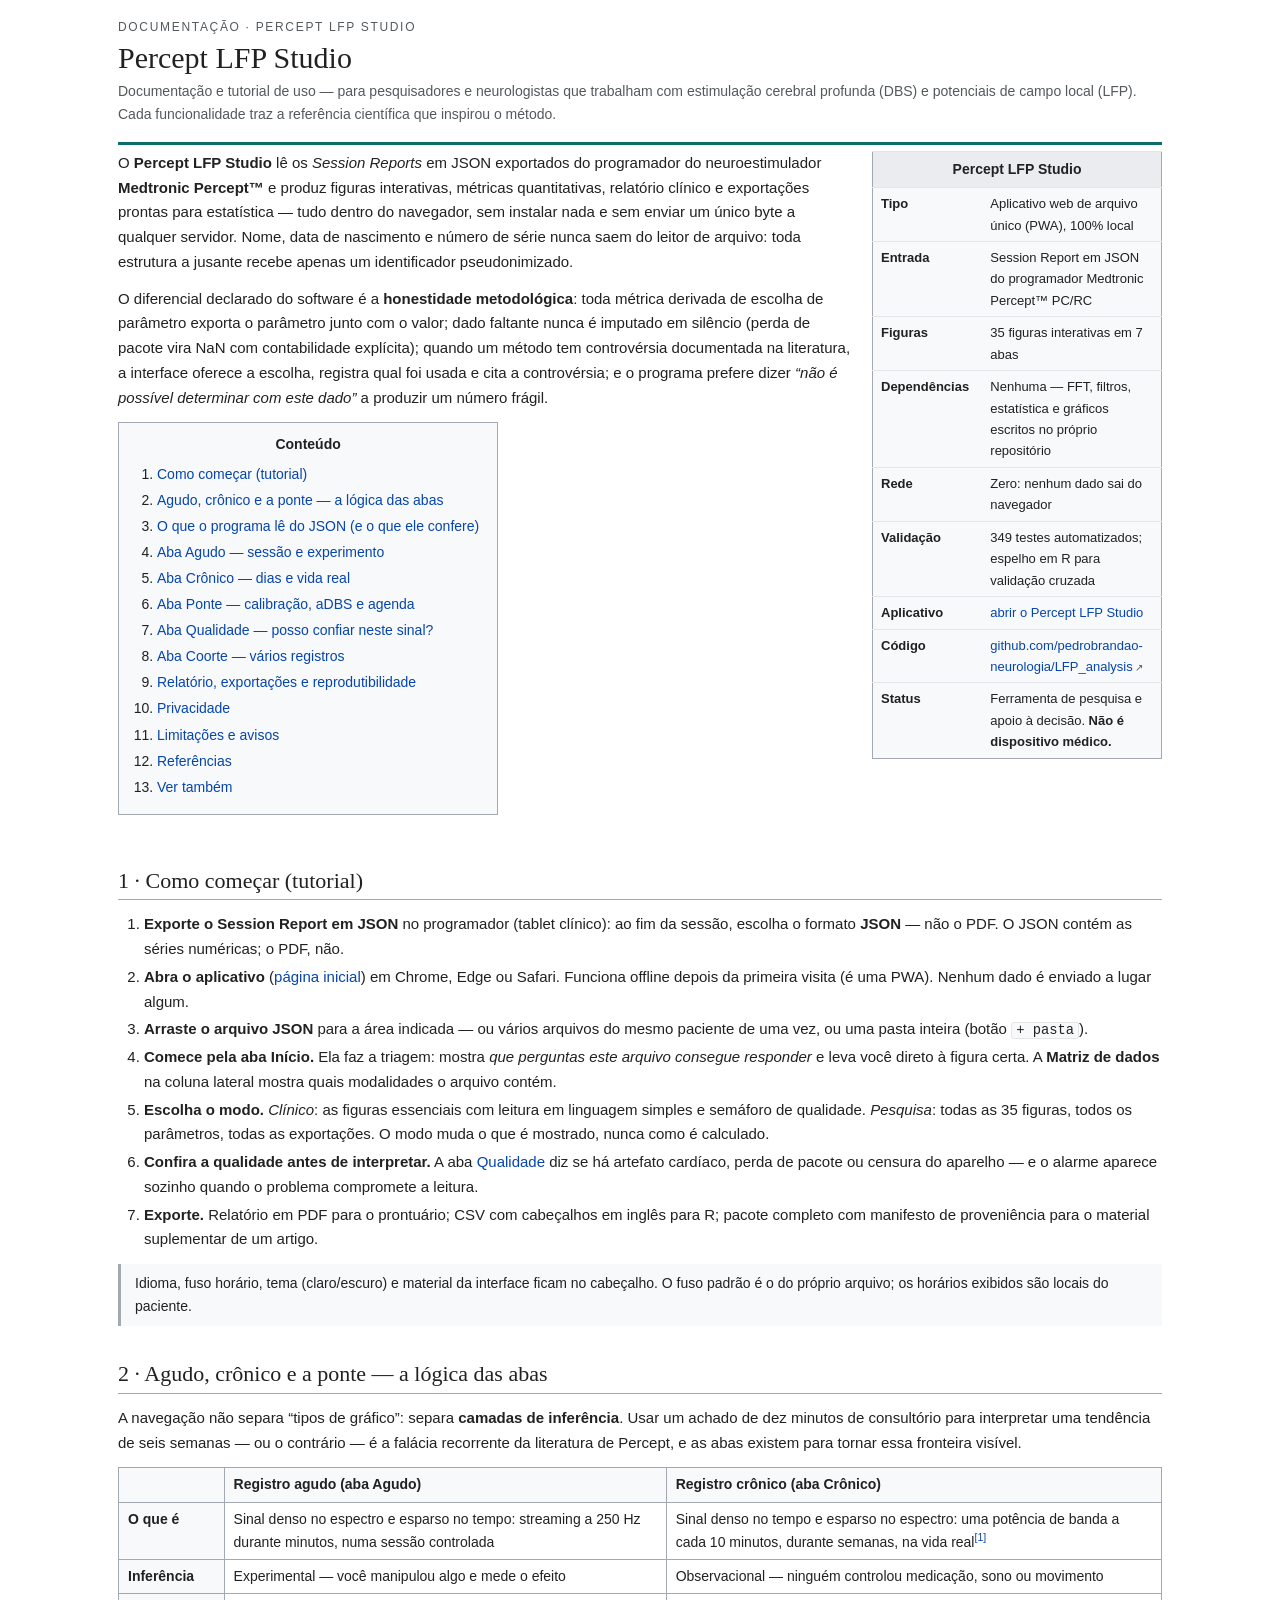
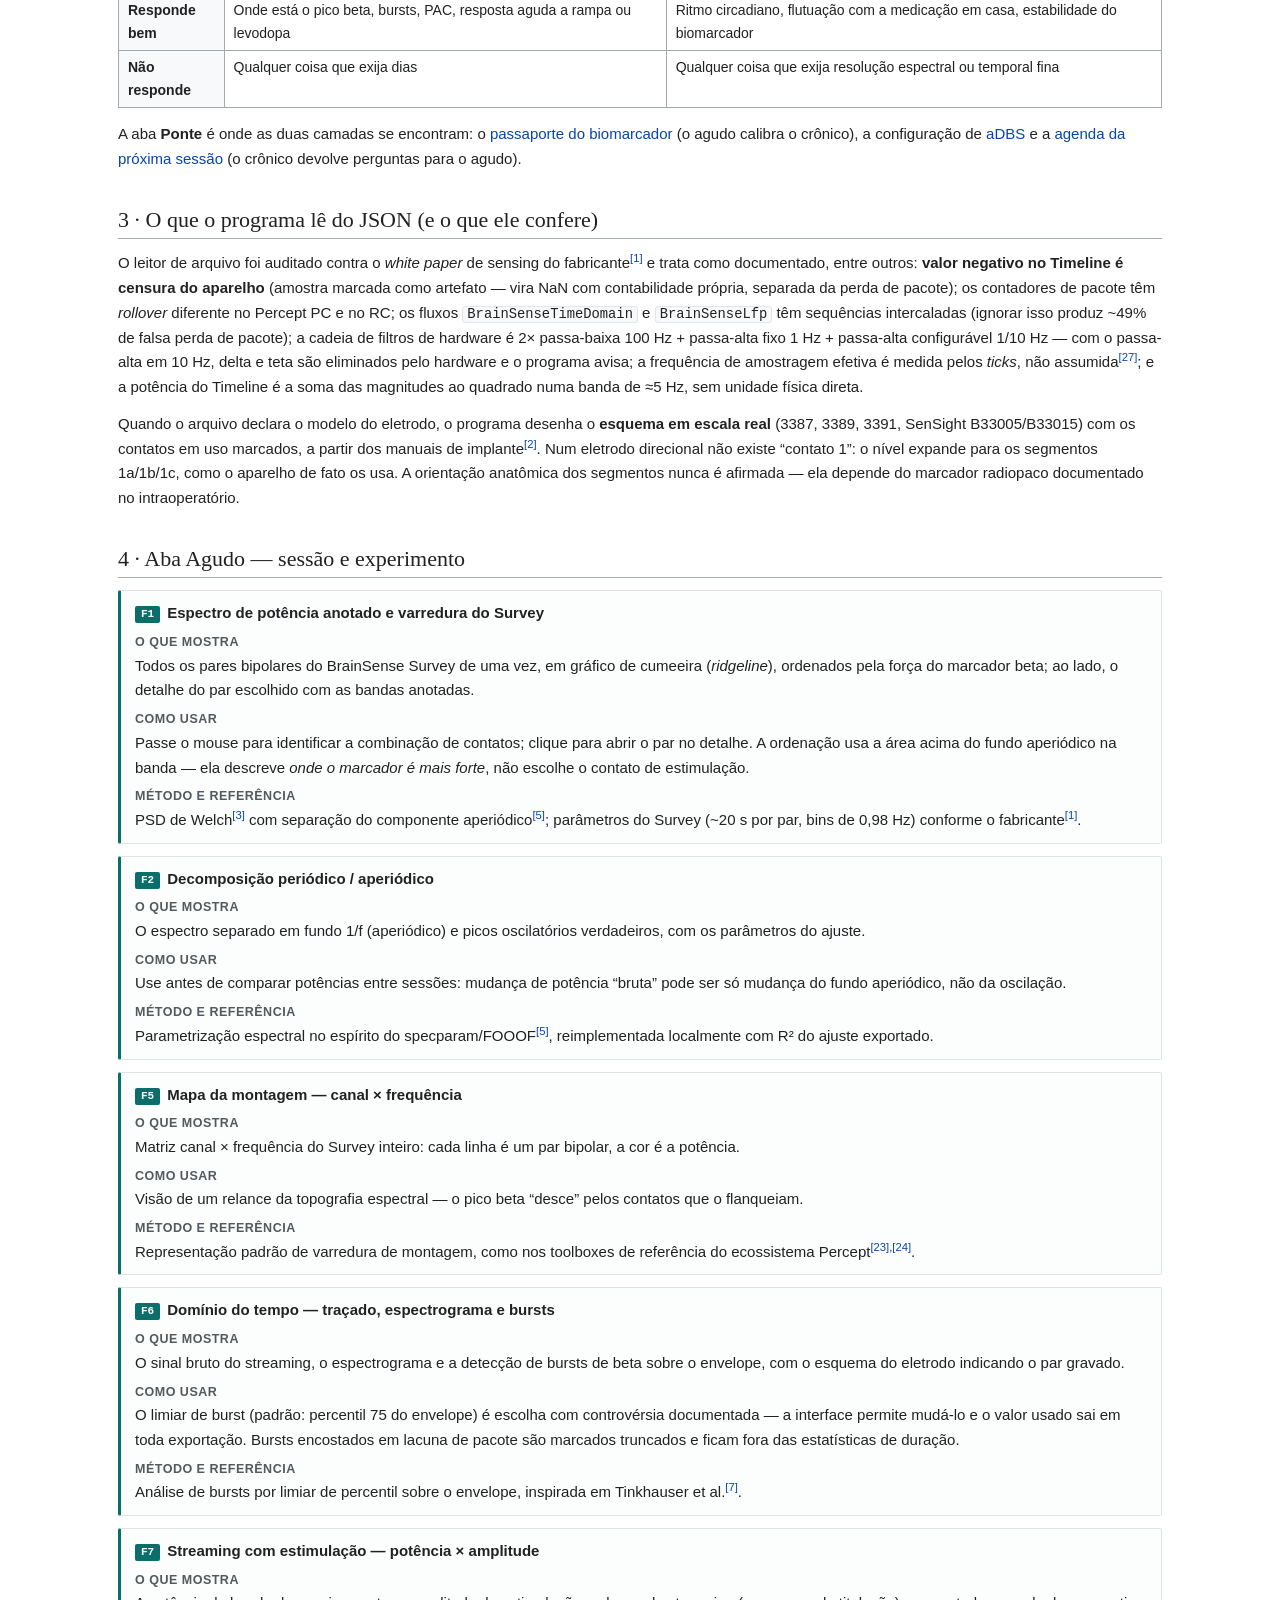
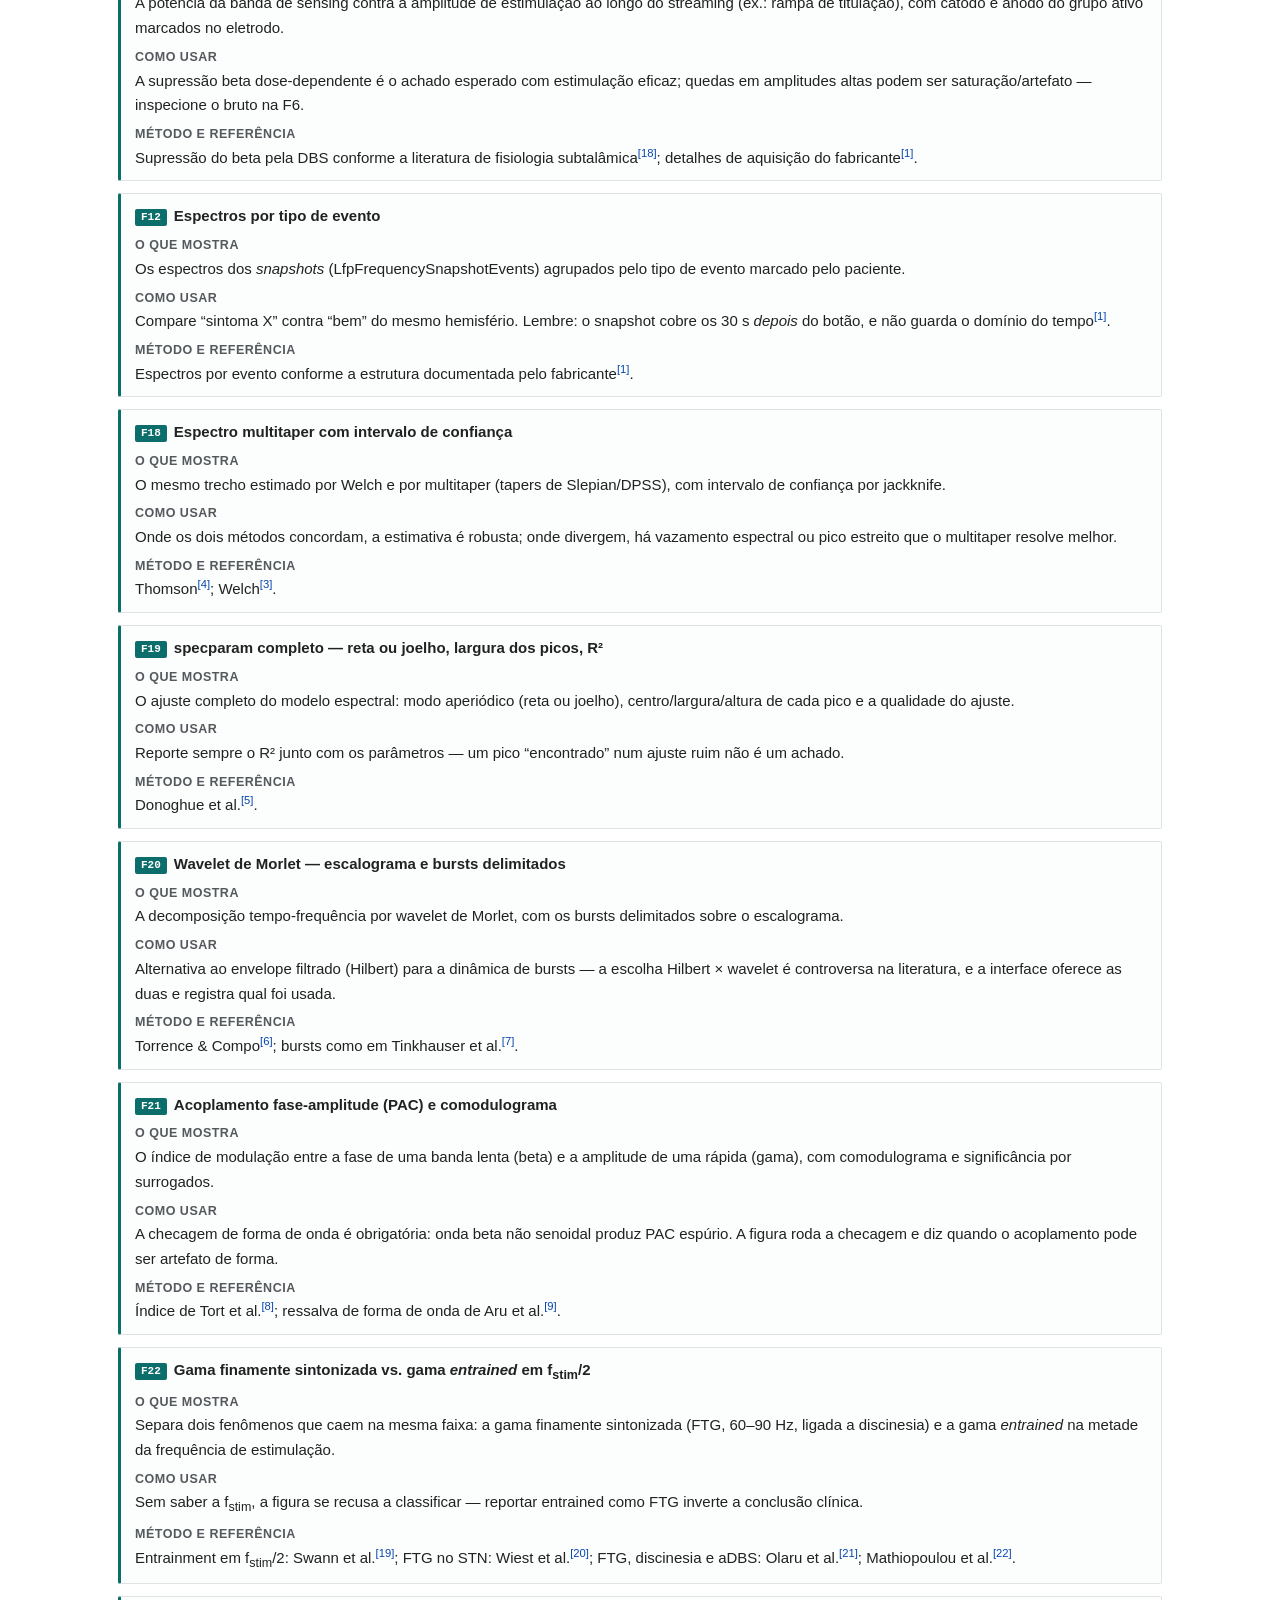
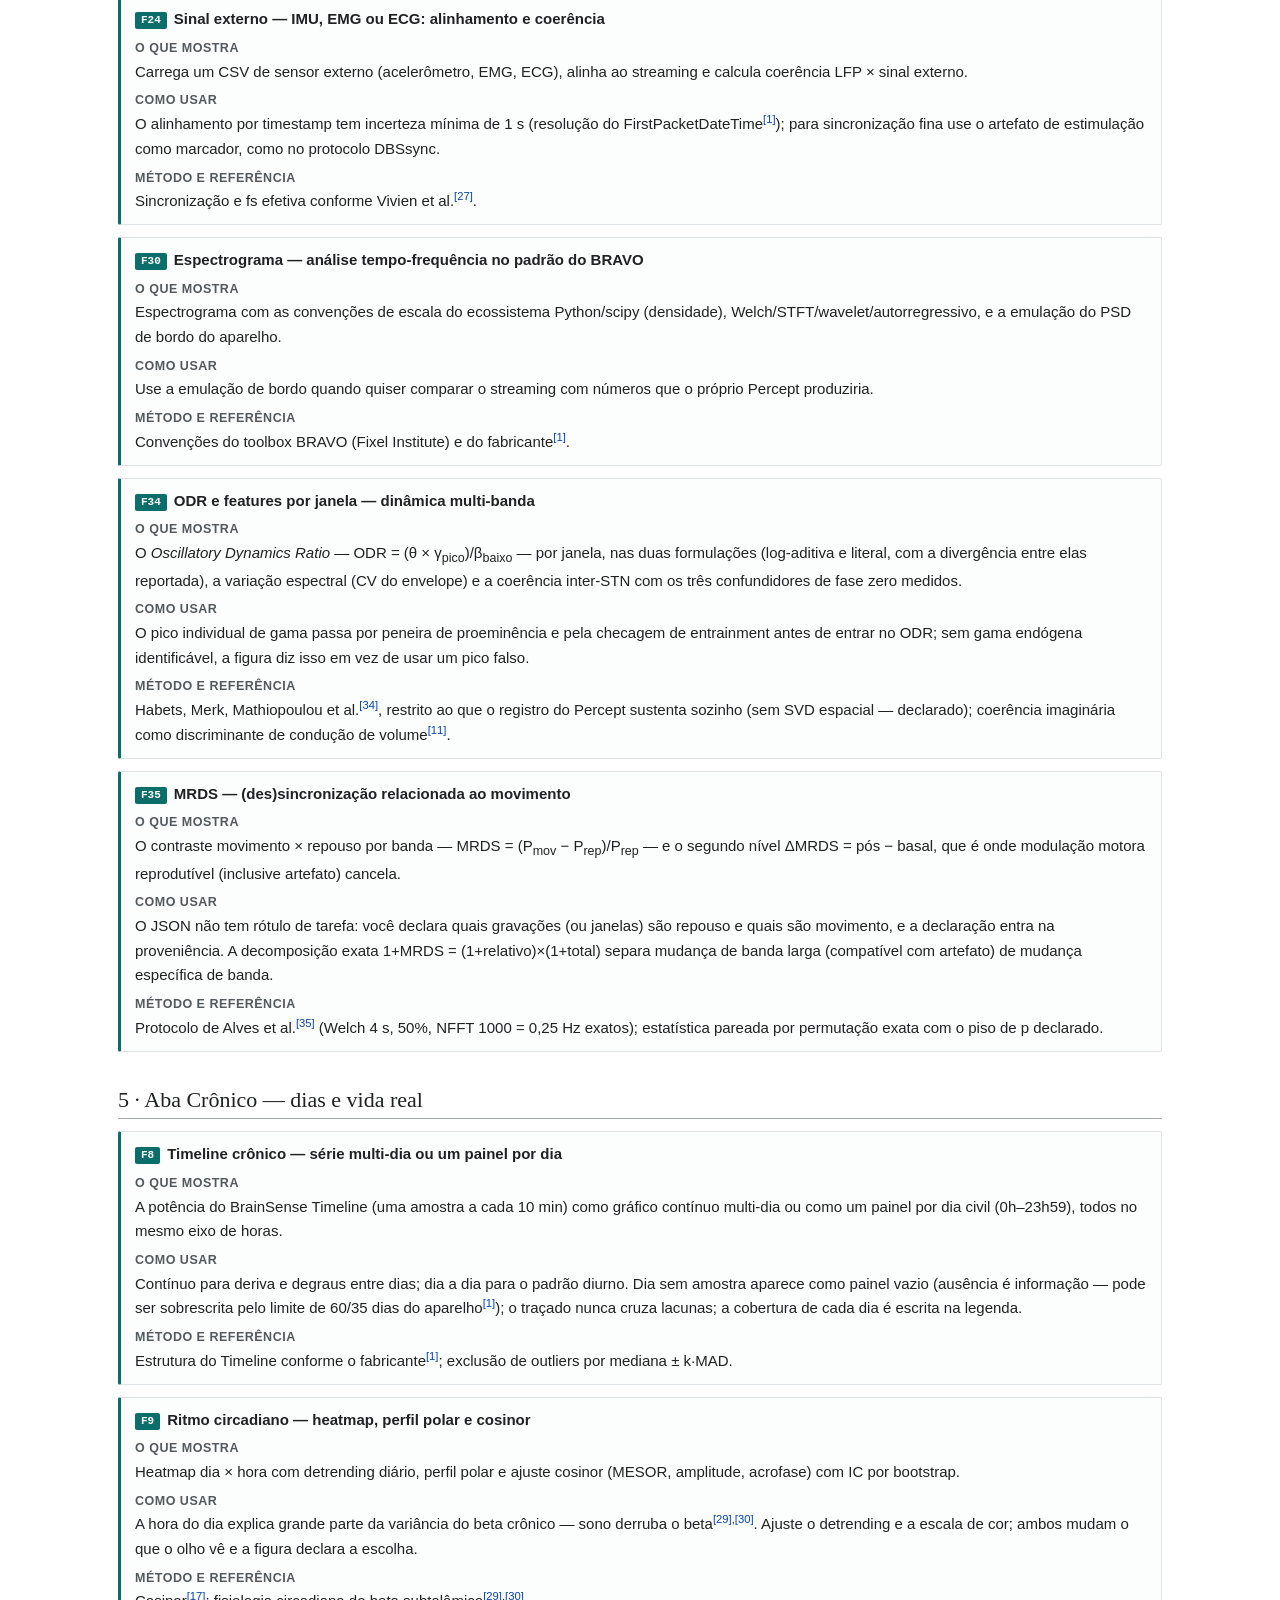
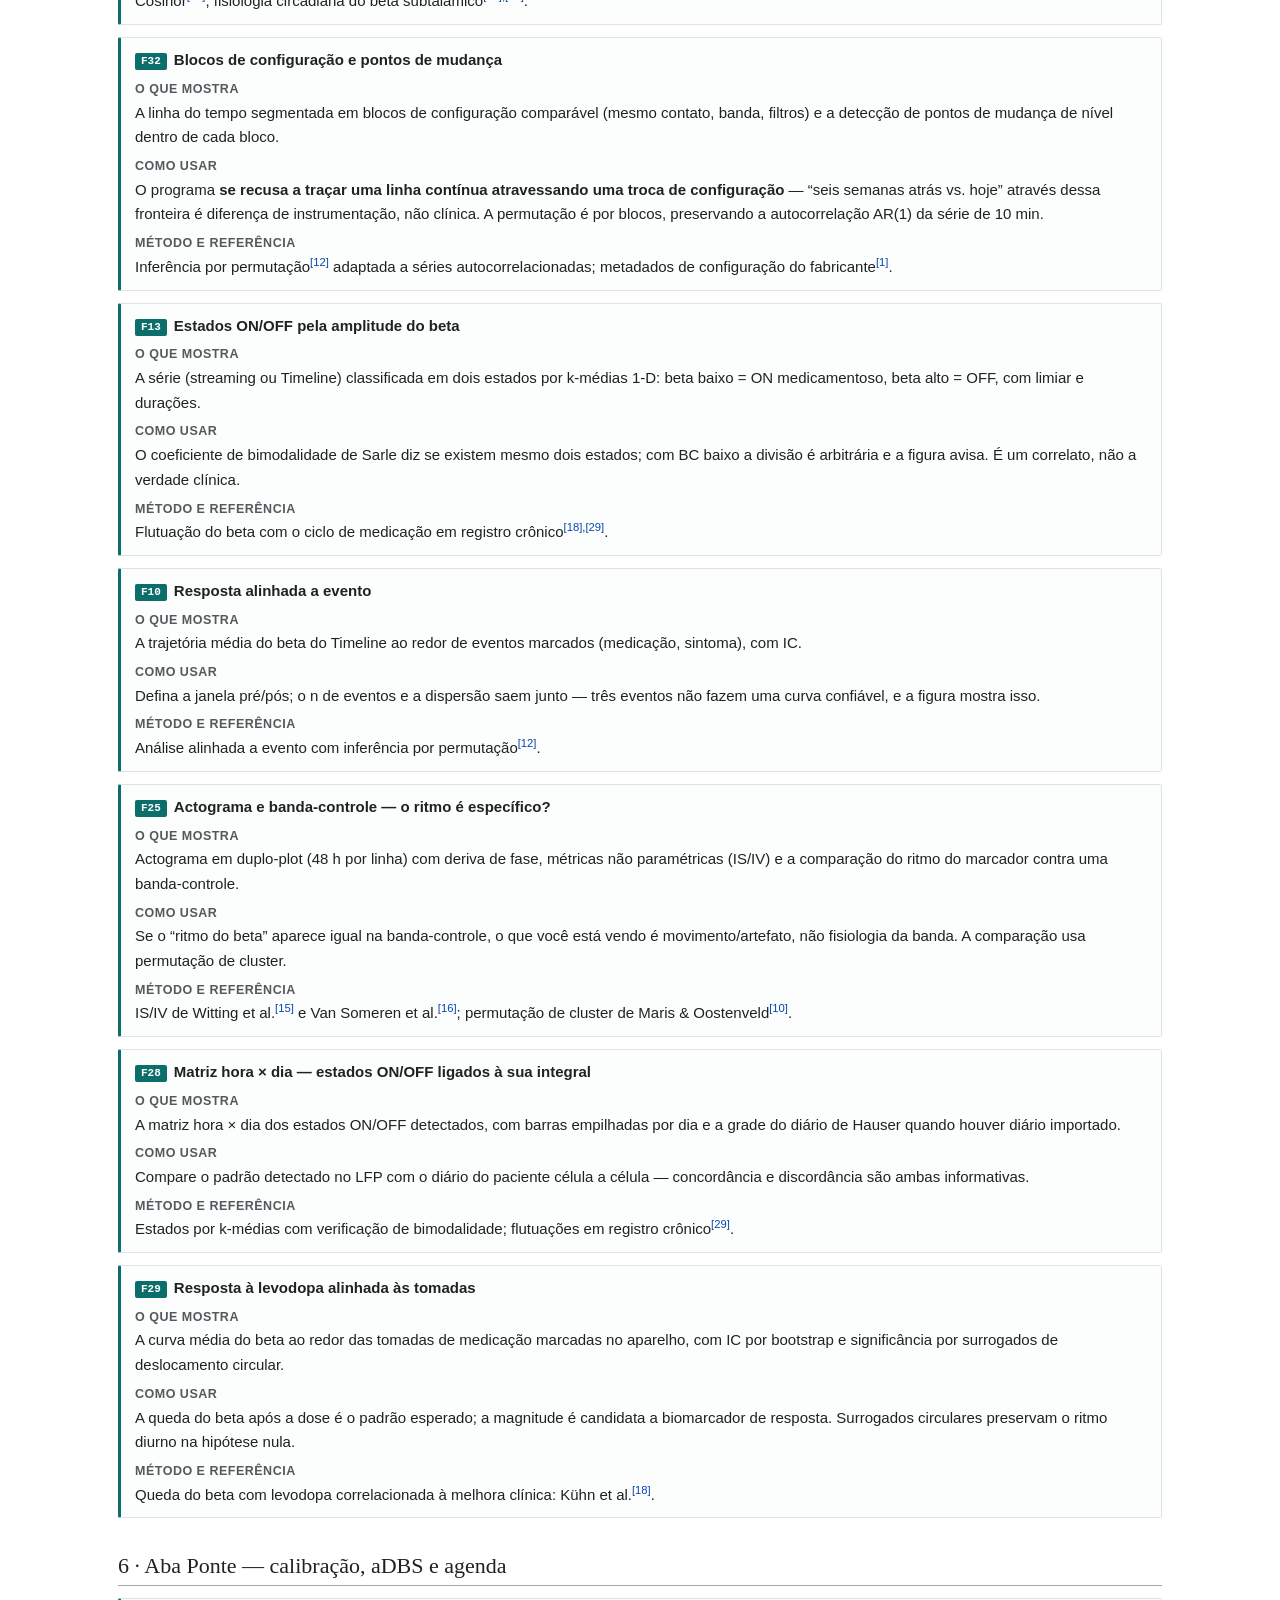
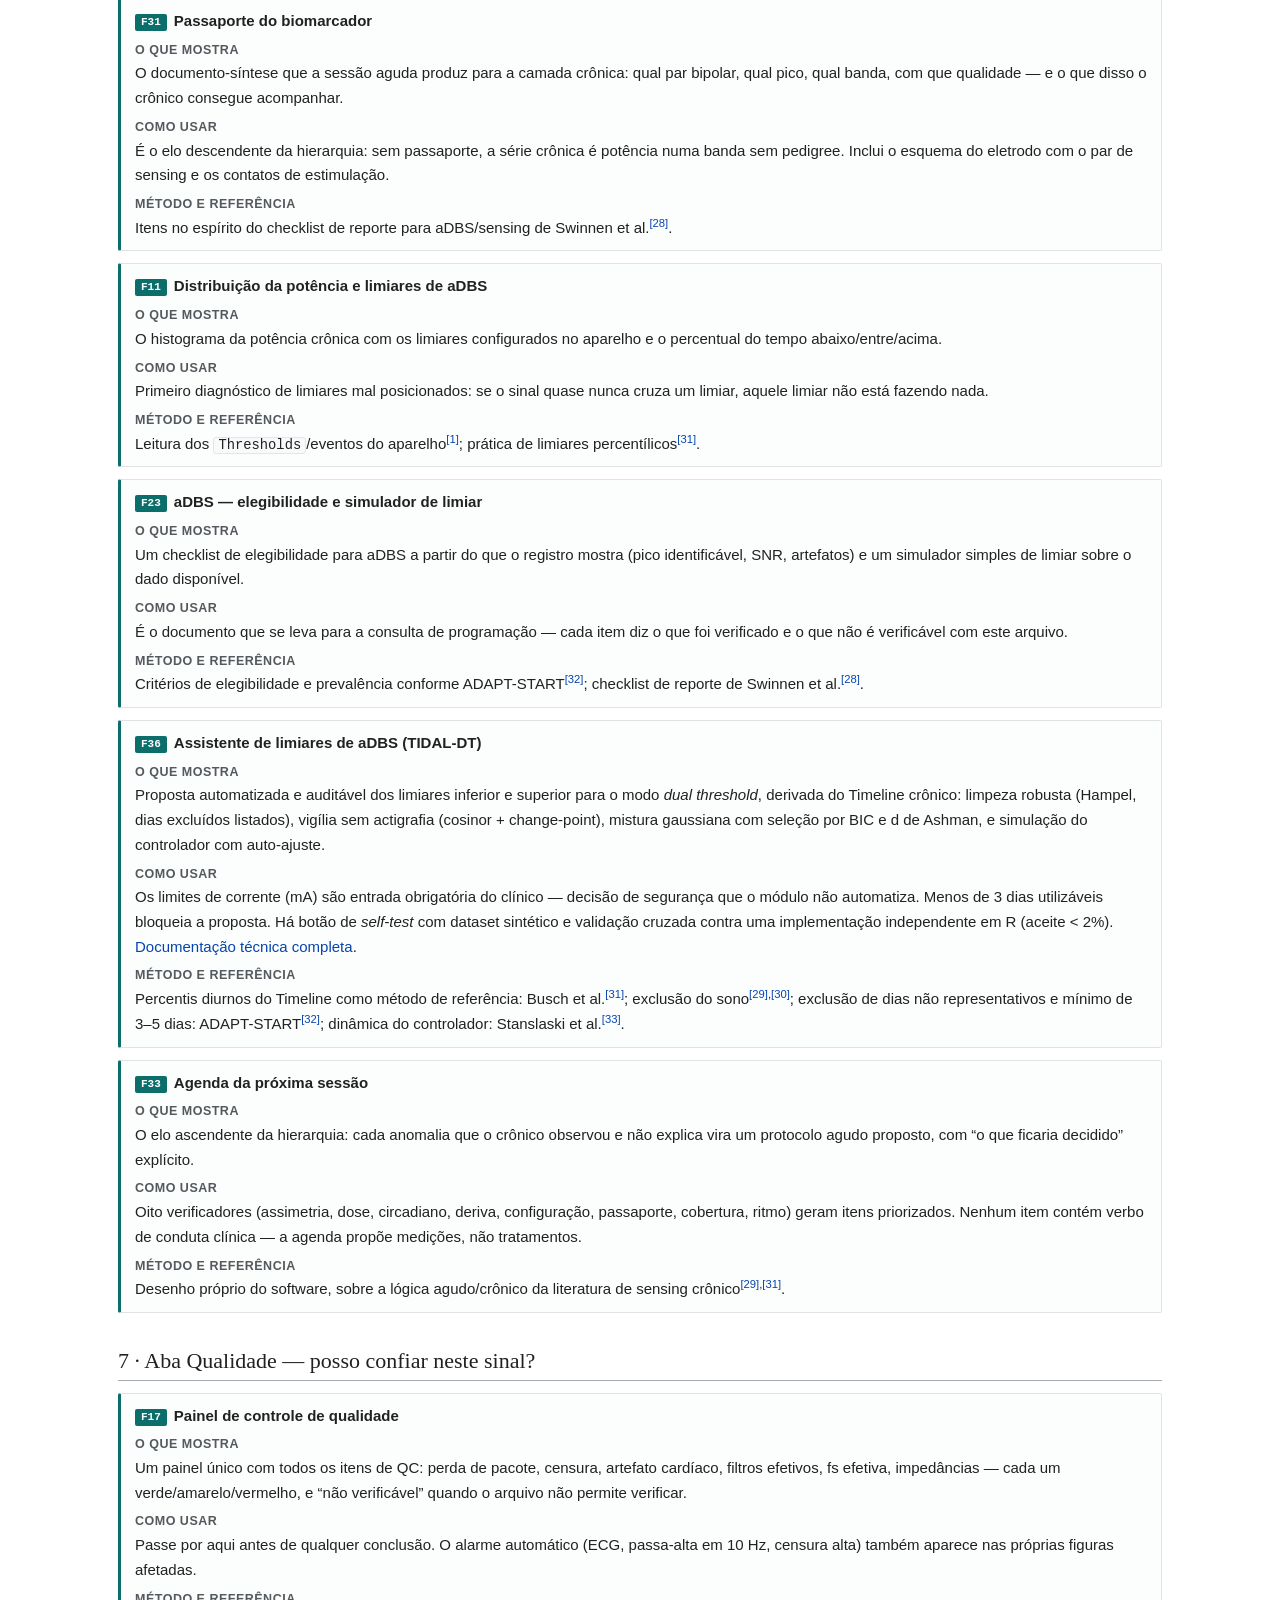
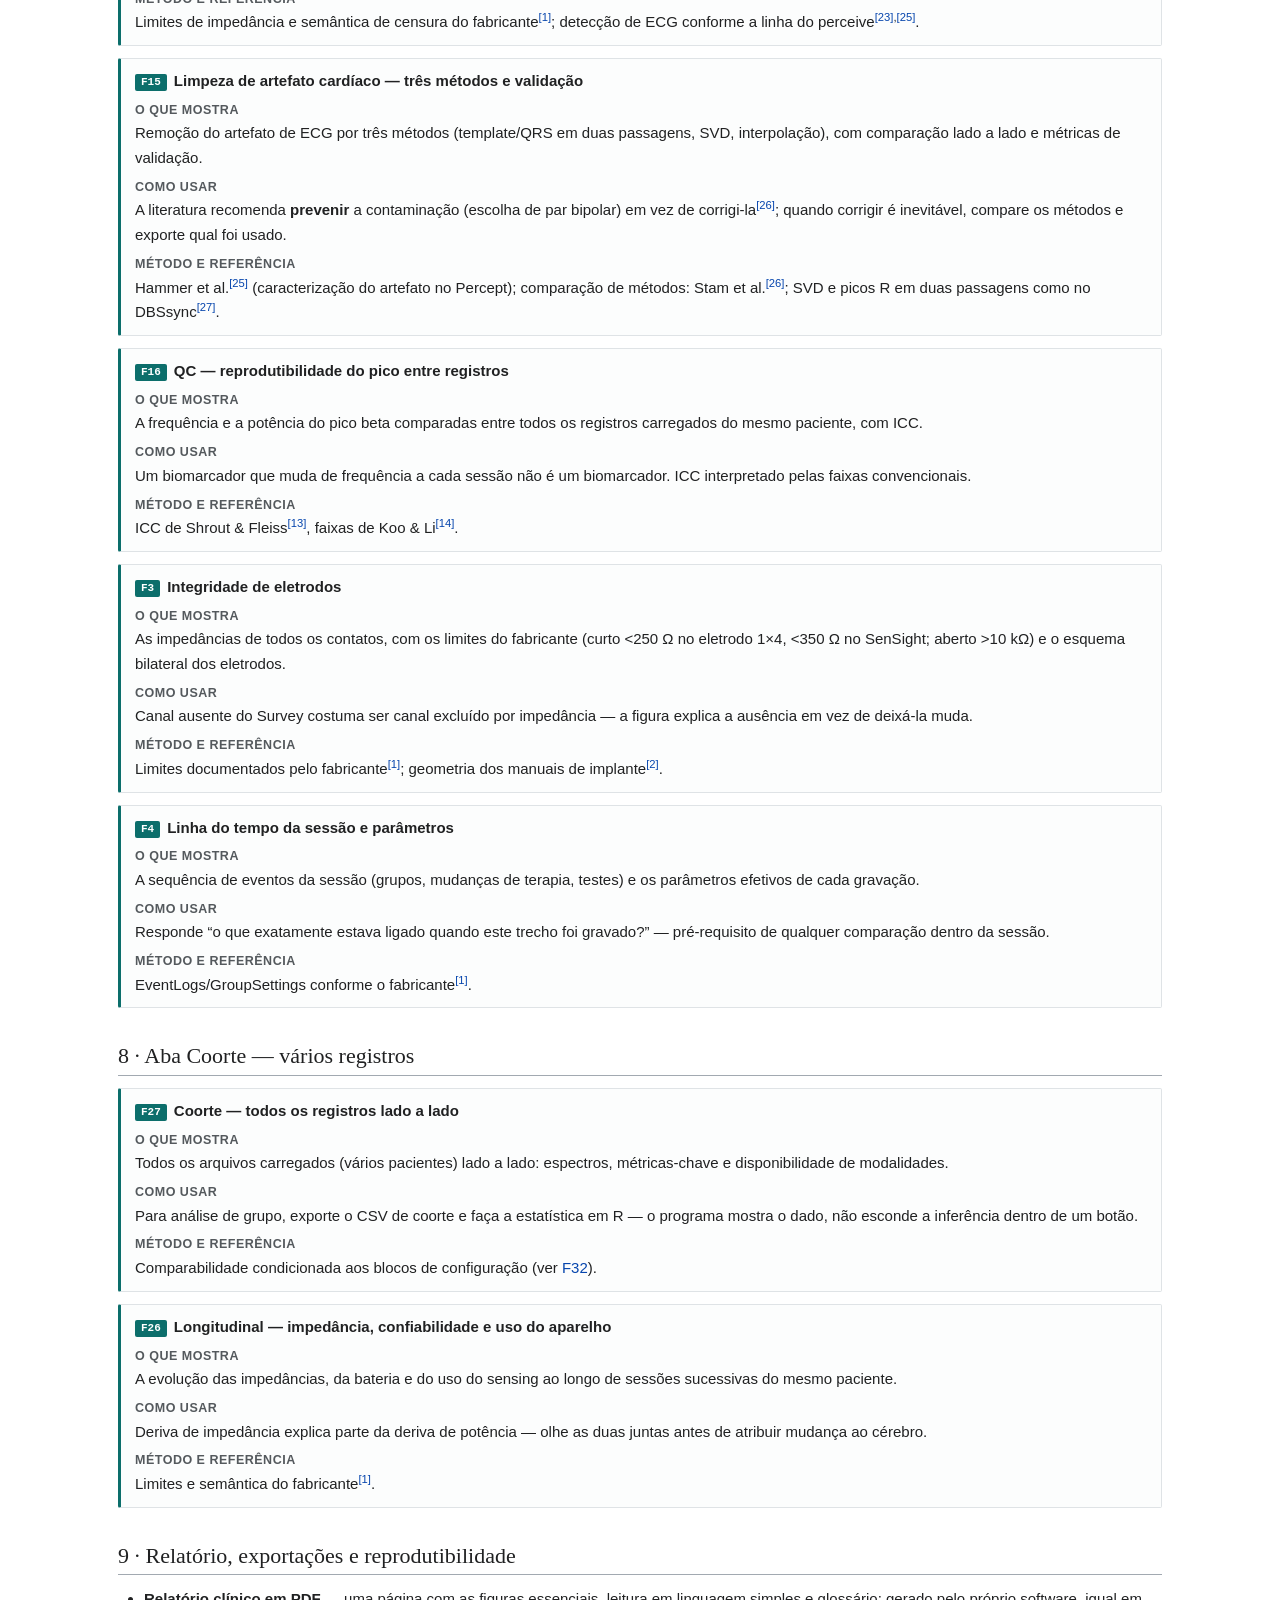
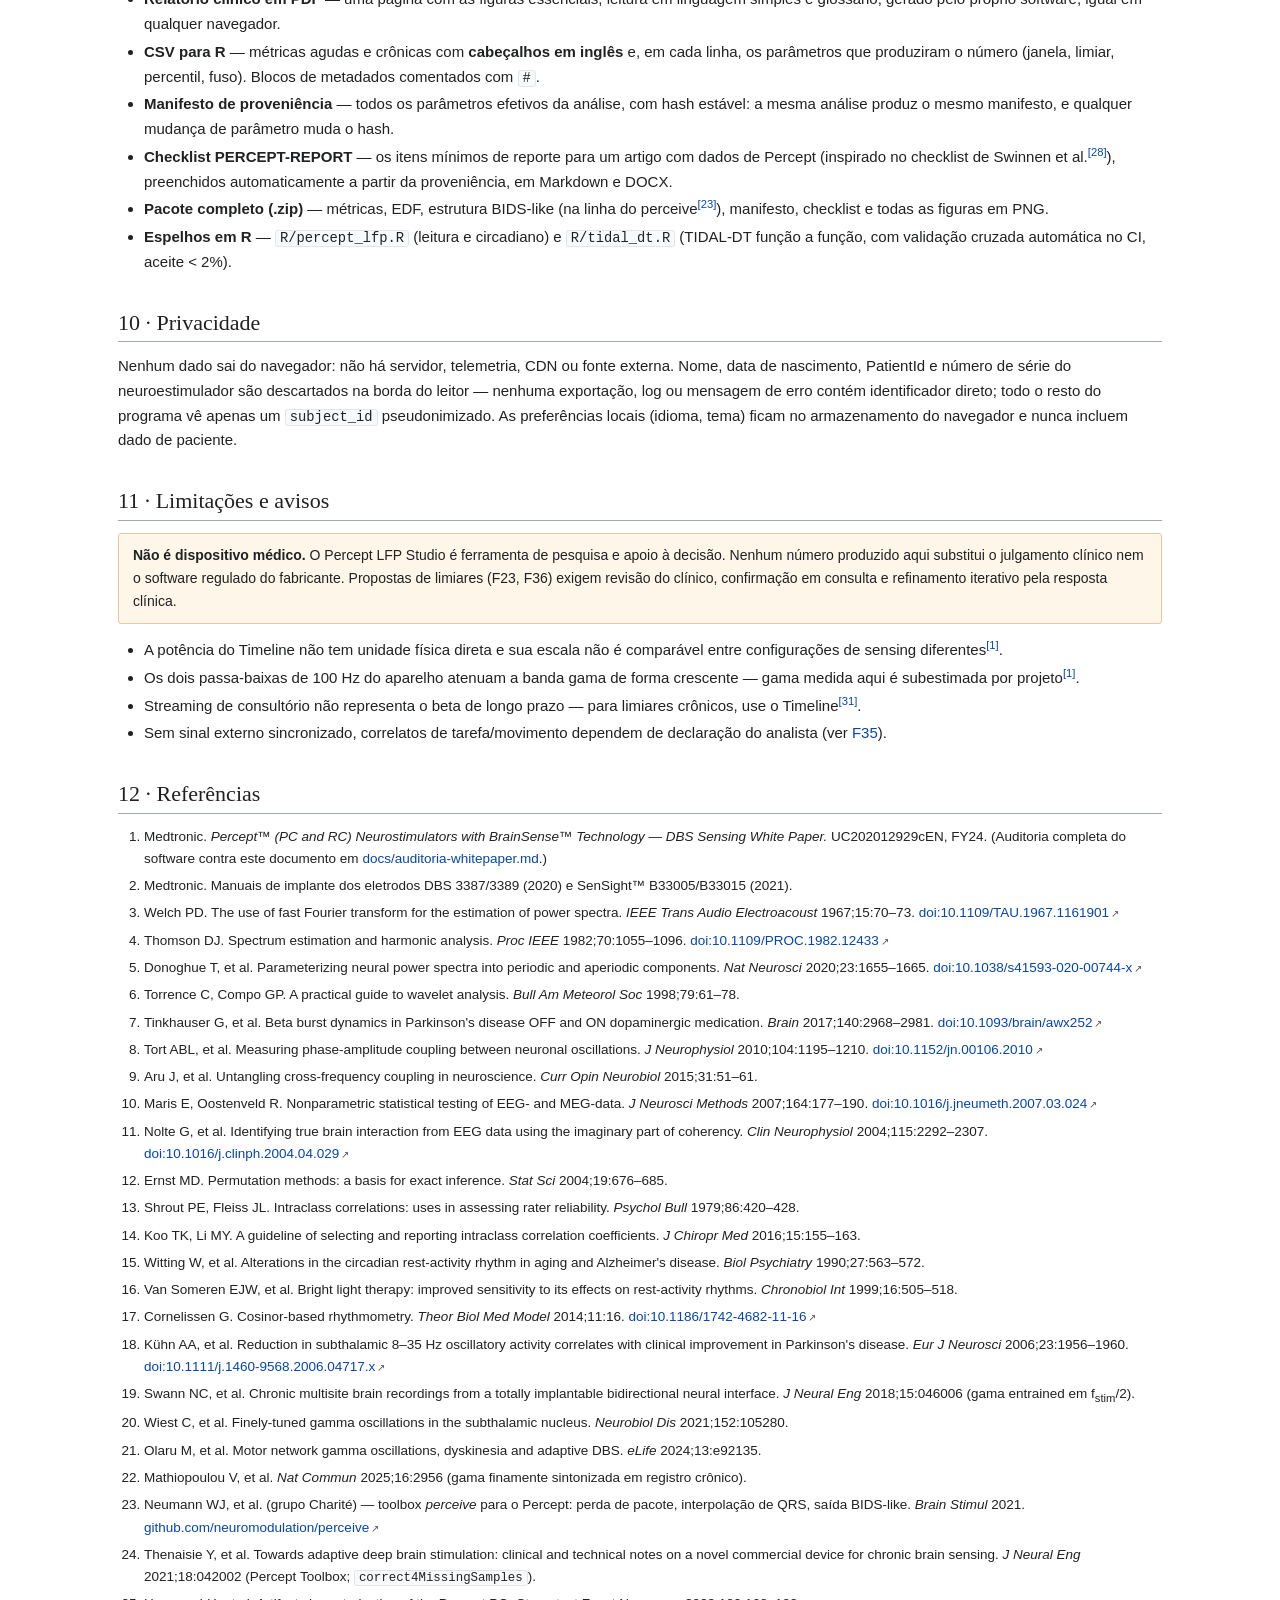
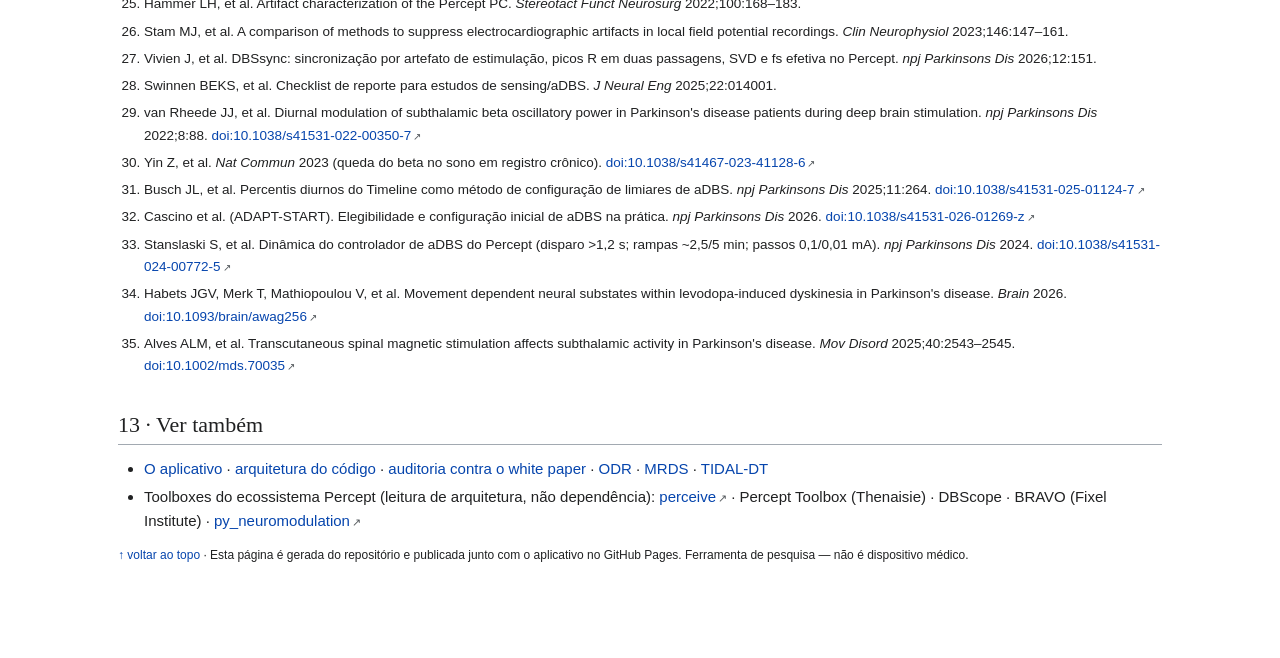
==== wiki/index.html @ f9351e74 "Wiki: documentação e tutorial publicados junto com o app no Pages Nova página wiki/index.html, servi" ====
<!DOCTYPE html>
<html lang="pt-BR">
<head>
<meta charset="utf-8">
<meta name="viewport" content="width=device-width,initial-scale=1">
<title>Percept LFP Studio — documentação e tutorial</title>
<meta name="description" content="Documentação e tutorial do Percept LFP Studio: cada funcionalidade explicada para pesquisadores e neurologistas que trabalham com DBS, com as referências científicas de cada método.">
<style>
/* Documentação em estilo de enciclopédia. Autocontida: nenhum recurso externo
   é carregado — links para DOIs e GitHub são navegação iniciada pelo leitor. */
:root{--ink:#202122;--ink2:#54595d;--link:#0645ad;--linkv:#0b0080;--rule:#a2a9b1;--box:#f8f9fa;--accent:#0C6E6B}
*{box-sizing:border-box}
body{margin:0;background:#fff;color:var(--ink);
  font:15px/1.65 -apple-system,BlinkMacSystemFont,"Segoe UI",Roboto,"Helvetica Neue",Arial,sans-serif}
a{color:var(--link);text-decoration:none}
a:hover{text-decoration:underline}
a.ext::after{content:"↗";font-size:.75em;margin-left:2px;color:var(--ink2)}
.page{max-width:1080px;margin:0 auto;padding:0 18px 80px}
header.site{border-bottom:3px solid var(--accent);padding:18px 0 10px;margin-bottom:6px}
header.site .kicker{font-size:12px;letter-spacing:.14em;text-transform:uppercase;color:var(--ink2)}
h1{font:400 30px/1.2 Georgia,'Times New Roman',serif;margin:2px 0 4px}
.subtitle{color:var(--ink2);font-size:14px;margin:0 0 6px}
h2{font:400 22px/1.3 Georgia,serif;border-bottom:1px solid var(--rule);padding-bottom:4px;margin:34px 0 12px}
h3{font:600 17px/1.35 Georgia,serif;margin:24px 0 8px}
h4{font-size:15px;margin:18px 0 6px}
p{margin:0 0 12px}
ul,ol{margin:0 0 12px;padding-left:26px}
li{margin:3px 0}
code{font:.92em ui-monospace,SFMono-Regular,Menlo,Consolas,monospace;background:var(--box);
  border:1px solid #e3e6e8;border-radius:3px;padding:0 4px}
sup.ref{font-size:.75em;line-height:0}
sup.ref a{color:var(--link)}
table{border-collapse:collapse;margin:0 0 14px;font-size:14px}
th,td{border:1px solid var(--rule);padding:5px 9px;text-align:left;vertical-align:top}
th{background:var(--box)}
.infobox{float:right;width:290px;margin:0 0 14px 20px;border:1px solid var(--rule);background:var(--box);
  font-size:13px;padding:0}
.infobox caption,.infobox .cap{background:#eaecf0;font-weight:600;text-align:center;padding:6px 8px;font-size:14px}
.infobox th,.infobox td{border:0;border-top:1px solid #e3e6e8;padding:5px 8px}
.infobox th{background:none;width:38%;font-weight:600}
.toc{display:inline-block;border:1px solid var(--rule);background:var(--box);padding:10px 18px 12px;margin:0 0 18px;font-size:14px}
.toc b{display:block;text-align:center;margin-bottom:6px}
.toc ol{margin:0;padding-left:20px}
.toc ol ol{padding-left:18px}
.figbox{border:1px solid #dfe3e6;border-left:3px solid var(--accent);background:#fcfdfd;
  border-radius:2px;padding:10px 14px;margin:0 0 12px}
.figbox h4{margin:0 0 6px}
.figbox .fid{display:inline-block;font:600 11px/1 ui-monospace,monospace;background:var(--accent);color:#fff;
  border-radius:2px;padding:3px 6px;margin-right:7px;vertical-align:1px}
.figbox dl{margin:0}
.figbox dt{font-weight:600;font-size:12.5px;color:var(--ink2);text-transform:uppercase;letter-spacing:.04em;margin-top:6px}
.figbox dd{margin:1px 0 0}
.aviso{border:1px solid #e0c9a6;background:#fdf6e9;border-radius:3px;padding:10px 14px;margin:0 0 14px;font-size:14px}
.nota{border-left:3px solid var(--rule);background:var(--box);padding:8px 14px;margin:0 0 14px;font-size:14px}
.reflist{font-size:13.5px}
.reflist li{margin:5px 0}
.reflist li:target,.figbox:target,h3:target,h2:target{background:#fef6e7}
.topo{font-size:12px}
@media (max-width:760px){.infobox{float:none;width:100%;margin:0 0 16px}}
@media print{.toc,.topo{display:none}}
</style>
</head>
<body>
<div class="page">

<header class="site">
  <div class="kicker">Documentação · Percept LFP Studio</div>
  <h1>Percept LFP Studio</h1>
  <p class="subtitle">Documentação e tutorial de uso — para pesquisadores e neurologistas que trabalham com estimulação cerebral profunda (DBS) e potenciais de campo local (LFP). Cada funcionalidade traz a referência científica que inspirou o método.</p>
</header>

<table class="infobox">
  <tr><td class="cap" colspan="2">Percept LFP Studio</td></tr>
  <tr><th>Tipo</th><td>Aplicativo web de arquivo único (PWA), 100% local</td></tr>
  <tr><th>Entrada</th><td>Session Report em JSON do programador Medtronic Percept™ PC/RC</td></tr>
  <tr><th>Figuras</th><td>35 figuras interativas em 7 abas</td></tr>
  <tr><th>Dependências</th><td>Nenhuma — FFT, filtros, estatística e gráficos escritos no próprio repositório</td></tr>
  <tr><th>Rede</th><td>Zero: nenhum dado sai do navegador</td></tr>
  <tr><th>Validação</th><td>349 testes automatizados; espelho em R para validação cruzada</td></tr>
  <tr><th>Aplicativo</th><td><a href="../">abrir o Percept LFP Studio</a></td></tr>
  <tr><th>Código</th><td><a class="ext" href="https://github.com/pedrobrandao-neurologia/LFP_analysis">github.com/pedrobrandao-neurologia/LFP_analysis</a></td></tr>
  <tr><th>Status</th><td>Ferramenta de pesquisa e apoio à decisão. <b>Não é dispositivo médico.</b></td></tr>
</table>

<p>O <b>Percept LFP Studio</b> lê os <i>Session Reports</i> em JSON exportados do programador do neuroestimulador <b>Medtronic Percept™</b> e produz figuras interativas, métricas quantitativas, relatório clínico e exportações prontas para estatística — tudo dentro do navegador, sem instalar nada e sem enviar um único byte a qualquer servidor. Nome, data de nascimento e número de série nunca saem do leitor de arquivo: toda estrutura a jusante recebe apenas um identificador pseudonimizado.</p>

<p>O diferencial declarado do software é a <b>honestidade metodológica</b>: toda métrica derivada de escolha de parâmetro exporta o parâmetro junto com o valor; dado faltante nunca é imputado em silêncio (perda de pacote vira NaN com contabilidade explícita); quando um método tem controvérsia documentada na literatura, a interface oferece a escolha, registra qual foi usada e cita a controvérsia; e o programa prefere dizer <i>“não é possível determinar com este dado”</i> a produzir um número frágil.</p>

<div class="toc">
<b>Conteúdo</b>
<ol>
  <li><a href="#tutorial">Como começar (tutorial)</a></li>
  <li><a href="#arquitetura">Agudo, crônico e a ponte — a lógica das abas</a></li>
  <li><a href="#leitura">O que o programa lê do JSON (e o que ele confere)</a></li>
  <li><a href="#agudo">Aba Agudo — sessão e experimento</a></li>
  <li><a href="#cronico">Aba Crônico — dias e vida real</a></li>
  <li><a href="#ponte">Aba Ponte — calibração, aDBS e agenda</a></li>
  <li><a href="#qualidade">Aba Qualidade — posso confiar neste sinal?</a></li>
  <li><a href="#coorte">Aba Coorte — vários registros</a></li>
  <li><a href="#exportacoes">Relatório, exportações e reprodutibilidade</a></li>
  <li><a href="#privacidade">Privacidade</a></li>
  <li><a href="#limitacoes">Limitações e avisos</a></li>
  <li><a href="#referencias">Referências</a></li>
  <li><a href="#vertambem">Ver também</a></li>
</ol>
</div>

<h2 id="tutorial">1 · Como começar (tutorial)</h2>
<ol>
  <li><b>Exporte o Session Report em JSON</b> no programador (tablet clínico): ao fim da sessão, escolha o formato <b>JSON</b> — não o PDF. O JSON contém as séries numéricas; o PDF, não.</li>
  <li><b>Abra o aplicativo</b> (<a href="../">página inicial</a>) em Chrome, Edge ou Safari. Funciona offline depois da primeira visita (é uma PWA). Nenhum dado é enviado a lugar algum.</li>
  <li><b>Arraste o arquivo JSON</b> para a área indicada — ou vários arquivos do mesmo paciente de uma vez, ou uma pasta inteira (botão <code>+ pasta</code>).</li>
  <li><b>Comece pela aba Início.</b> Ela faz a triagem: mostra <i>que perguntas este arquivo consegue responder</i> e leva você direto à figura certa. A <b>Matriz de dados</b> na coluna lateral mostra quais modalidades o arquivo contém.</li>
  <li><b>Escolha o modo.</b> <i>Clínico</i>: as figuras essenciais com leitura em linguagem simples e semáforo de qualidade. <i>Pesquisa</i>: todas as 35 figuras, todos os parâmetros, todas as exportações. O modo muda o que é mostrado, nunca como é calculado.</li>
  <li><b>Confira a qualidade antes de interpretar.</b> A aba <a href="#qualidade">Qualidade</a> diz se há artefato cardíaco, perda de pacote ou censura do aparelho — e o alarme aparece sozinho quando o problema compromete a leitura.</li>
  <li><b>Exporte.</b> Relatório em PDF para o prontuário; CSV com cabeçalhos em inglês para R; pacote completo com manifesto de proveniência para o material suplementar de um artigo.</li>
</ol>
<div class="nota">Idioma, fuso horário, tema (claro/escuro) e material da interface ficam no cabeçalho. O fuso padrão é o do próprio arquivo; os horários exibidos são locais do paciente.</div>

<h2 id="arquitetura">2 · Agudo, crônico e a ponte — a lógica das abas</h2>
<p>A navegação não separa “tipos de gráfico”: separa <b>camadas de inferência</b>. Usar um achado de dez minutos de consultório para interpretar uma tendência de seis semanas — ou o contrário — é a falácia recorrente da literatura de Percept, e as abas existem para tornar essa fronteira visível.</p>
<table>
  <tr><th></th><th>Registro agudo (aba Agudo)</th><th>Registro crônico (aba Crônico)</th></tr>
  <tr><th>O que é</th><td>Sinal denso no espectro e esparso no tempo: streaming a 250 Hz durante minutos, numa sessão controlada</td><td>Sinal denso no tempo e esparso no espectro: uma potência de banda a cada 10 minutos, durante semanas, na vida real<sup class="ref"><a href="#r1">[1]</a></sup></td></tr>
  <tr><th>Inferência</th><td>Experimental — você manipulou algo e mede o efeito</td><td>Observacional — ninguém controlou medicação, sono ou movimento</td></tr>
  <tr><th>Responde bem</th><td>Onde está o pico beta, bursts, PAC, resposta aguda a rampa ou levodopa</td><td>Ritmo circadiano, flutuação com a medicação em casa, estabilidade do biomarcador</td></tr>
  <tr><th>Não responde</th><td>Qualquer coisa que exija dias</td><td>Qualquer coisa que exija resolução espectral ou temporal fina</td></tr>
</table>
<p>A aba <b>Ponte</b> é onde as duas camadas se encontram: o <a href="#f31">passaporte do biomarcador</a> (o agudo calibra o crônico), a configuração de <a href="#f23">aDBS</a> e a <a href="#f33">agenda da próxima sessão</a> (o crônico devolve perguntas para o agudo).</p>

<h2 id="leitura">3 · O que o programa lê do JSON (e o que ele confere)</h2>
<p>O leitor de arquivo foi auditado contra o <i>white paper</i> de sensing do fabricante<sup class="ref"><a href="#r1">[1]</a></sup> e trata como documentado, entre outros: <b>valor negativo no Timeline é censura do aparelho</b> (amostra marcada como artefato — vira NaN com contabilidade própria, separada da perda de pacote); os contadores de pacote têm <i>rollover</i> diferente no Percept PC e no RC; os fluxos <code>BrainSenseTimeDomain</code> e <code>BrainSenseLfp</code> têm sequências intercaladas (ignorar isso produz ~49% de falsa perda de pacote); a cadeia de filtros de hardware é 2× passa-baixa 100 Hz + passa-alta fixo 1 Hz + passa-alta configurável 1/10 Hz — com o passa-alta em 10 Hz, delta e teta são eliminados pelo hardware e o programa avisa; a frequência de amostragem efetiva é medida pelos <i>ticks</i>, não assumida<sup class="ref"><a href="#r27">[27]</a></sup>; e a potência do Timeline é a soma das magnitudes ao quadrado numa banda de ≈5 Hz, sem unidade física direta.</p>
<p>Quando o arquivo declara o modelo do eletrodo, o programa desenha o <b>esquema em escala real</b> (3387, 3389, 3391, SenSight B33005/B33015) com os contatos em uso marcados, a partir dos manuais de implante<sup class="ref"><a href="#r2">[2]</a></sup>. Num eletrodo direcional não existe “contato 1”: o nível expande para os segmentos 1a/1b/1c, como o aparelho de fato os usa. A orientação anatômica dos segmentos nunca é afirmada — ela depende do marcador radiopaco documentado no intraoperatório.</p>

<h2 id="agudo">4 · Aba Agudo — sessão e experimento</h2>

<div class="figbox" id="f1">
<h4><span class="fid">F1</span>Espectro de potência anotado e varredura do Survey</h4>
<dl>
<dt>O que mostra</dt><dd>Todos os pares bipolares do BrainSense Survey de uma vez, em gráfico de cumeeira (<i>ridgeline</i>), ordenados pela força do marcador beta; ao lado, o detalhe do par escolhido com as bandas anotadas.</dd>
<dt>Como usar</dt><dd>Passe o mouse para identificar a combinação de contatos; clique para abrir o par no detalhe. A ordenação usa a área acima do fundo aperiódico na banda — ela descreve <i>onde o marcador é mais forte</i>, não escolhe o contato de estimulação.</dd>
<dt>Método e referência</dt><dd>PSD de Welch<sup class="ref"><a href="#r3">[3]</a></sup> com separação do componente aperiódico<sup class="ref"><a href="#r5">[5]</a></sup>; parâmetros do Survey (~20 s por par, bins de 0,98 Hz) conforme o fabricante<sup class="ref"><a href="#r1">[1]</a></sup>.</dd>
</dl>
</div>

<div class="figbox" id="f2">
<h4><span class="fid">F2</span>Decomposição periódico / aperiódico</h4>
<dl>
<dt>O que mostra</dt><dd>O espectro separado em fundo 1/f (aperiódico) e picos oscilatórios verdadeiros, com os parâmetros do ajuste.</dd>
<dt>Como usar</dt><dd>Use antes de comparar potências entre sessões: mudança de potência “bruta” pode ser só mudança do fundo aperiódico, não da oscilação.</dd>
<dt>Método e referência</dt><dd>Parametrização espectral no espírito do specparam/FOOOF<sup class="ref"><a href="#r5">[5]</a></sup>, reimplementada localmente com R² do ajuste exportado.</dd>
</dl>
</div>

<div class="figbox" id="f5">
<h4><span class="fid">F5</span>Mapa da montagem — canal × frequência</h4>
<dl>
<dt>O que mostra</dt><dd>Matriz canal × frequência do Survey inteiro: cada linha é um par bipolar, a cor é a potência.</dd>
<dt>Como usar</dt><dd>Visão de um relance da topografia espectral — o pico beta “desce” pelos contatos que o flanqueiam.</dd>
<dt>Método e referência</dt><dd>Representação padrão de varredura de montagem, como nos toolboxes de referência do ecossistema Percept<sup class="ref"><a href="#r23">[23]</a>,<a href="#r24">[24]</a></sup>.</dd>
</dl>
</div>

<div class="figbox" id="f6">
<h4><span class="fid">F6</span>Domínio do tempo — traçado, espectrograma e bursts</h4>
<dl>
<dt>O que mostra</dt><dd>O sinal bruto do streaming, o espectrograma e a detecção de bursts de beta sobre o envelope, com o esquema do eletrodo indicando o par gravado.</dd>
<dt>Como usar</dt><dd>O limiar de burst (padrão: percentil 75 do envelope) é escolha com controvérsia documentada — a interface permite mudá-lo e o valor usado sai em toda exportação. Bursts encostados em lacuna de pacote são marcados truncados e ficam fora das estatísticas de duração.</dd>
<dt>Método e referência</dt><dd>Análise de bursts por limiar de percentil sobre o envelope, inspirada em Tinkhauser et&nbsp;al.<sup class="ref"><a href="#r7">[7]</a></sup>.</dd>
</dl>
</div>

<div class="figbox" id="f7">
<h4><span class="fid">F7</span>Streaming com estimulação — potência × amplitude</h4>
<dl>
<dt>O que mostra</dt><dd>A potência da banda de sensing contra a amplitude de estimulação ao longo do streaming (ex.: rampa de titulação), com catodo e anodo do grupo ativo marcados no eletrodo.</dd>
<dt>Como usar</dt><dd>A supressão beta dose-dependente é o achado esperado com estimulação eficaz; quedas em amplitudes altas podem ser saturação/artefato — inspecione o bruto na F6.</dd>
<dt>Método e referência</dt><dd>Supressão do beta pela DBS conforme a literatura de fisiologia subtalâmica<sup class="ref"><a href="#r18">[18]</a></sup>; detalhes de aquisição do fabricante<sup class="ref"><a href="#r1">[1]</a></sup>.</dd>
</dl>
</div>

<div class="figbox" id="f12">
<h4><span class="fid">F12</span>Espectros por tipo de evento</h4>
<dl>
<dt>O que mostra</dt><dd>Os espectros dos <i>snapshots</i> (LfpFrequencySnapshotEvents) agrupados pelo tipo de evento marcado pelo paciente.</dd>
<dt>Como usar</dt><dd>Compare “sintoma X” contra “bem” do mesmo hemisfério. Lembre: o snapshot cobre os 30 s <i>depois</i> do botão, e não guarda o domínio do tempo<sup class="ref"><a href="#r1">[1]</a></sup>.</dd>
<dt>Método e referência</dt><dd>Espectros por evento conforme a estrutura documentada pelo fabricante<sup class="ref"><a href="#r1">[1]</a></sup>.</dd>
</dl>
</div>

<div class="figbox" id="f18">
<h4><span class="fid">F18</span>Espectro multitaper com intervalo de confiança</h4>
<dl>
<dt>O que mostra</dt><dd>O mesmo trecho estimado por Welch e por multitaper (tapers de Slepian/DPSS), com intervalo de confiança por jackknife.</dd>
<dt>Como usar</dt><dd>Onde os dois métodos concordam, a estimativa é robusta; onde divergem, há vazamento espectral ou pico estreito que o multitaper resolve melhor.</dd>
<dt>Método e referência</dt><dd>Thomson<sup class="ref"><a href="#r4">[4]</a></sup>; Welch<sup class="ref"><a href="#r3">[3]</a></sup>.</dd>
</dl>
</div>

<div class="figbox" id="f19">
<h4><span class="fid">F19</span>specparam completo — reta ou joelho, largura dos picos, R²</h4>
<dl>
<dt>O que mostra</dt><dd>O ajuste completo do modelo espectral: modo aperiódico (reta ou joelho), centro/largura/altura de cada pico e a qualidade do ajuste.</dd>
<dt>Como usar</dt><dd>Reporte sempre o R² junto com os parâmetros — um pico “encontrado” num ajuste ruim não é um achado.</dd>
<dt>Método e referência</dt><dd>Donoghue et&nbsp;al.<sup class="ref"><a href="#r5">[5]</a></sup>.</dd>
</dl>
</div>

<div class="figbox" id="f20">
<h4><span class="fid">F20</span>Wavelet de Morlet — escalograma e bursts delimitados</h4>
<dl>
<dt>O que mostra</dt><dd>A decomposição tempo-frequência por wavelet de Morlet, com os bursts delimitados sobre o escalograma.</dd>
<dt>Como usar</dt><dd>Alternativa ao envelope filtrado (Hilbert) para a dinâmica de bursts — a escolha Hilbert × wavelet é controversa na literatura, e a interface oferece as duas e registra qual foi usada.</dd>
<dt>Método e referência</dt><dd>Torrence &amp; Compo<sup class="ref"><a href="#r6">[6]</a></sup>; bursts como em Tinkhauser et&nbsp;al.<sup class="ref"><a href="#r7">[7]</a></sup>.</dd>
</dl>
</div>

<div class="figbox" id="f21">
<h4><span class="fid">F21</span>Acoplamento fase-amplitude (PAC) e comodulograma</h4>
<dl>
<dt>O que mostra</dt><dd>O índice de modulação entre a fase de uma banda lenta (beta) e a amplitude de uma rápida (gama), com comodulograma e significância por surrogados.</dd>
<dt>Como usar</dt><dd>A checagem de forma de onda é obrigatória: onda beta não senoidal produz PAC espúrio. A figura roda a checagem e diz quando o acoplamento pode ser artefato de forma.</dd>
<dt>Método e referência</dt><dd>Índice de Tort et&nbsp;al.<sup class="ref"><a href="#r8">[8]</a></sup>; ressalva de forma de onda de Aru et&nbsp;al.<sup class="ref"><a href="#r9">[9]</a></sup>.</dd>
</dl>
</div>

<div class="figbox" id="f22">
<h4><span class="fid">F22</span>Gama finamente sintonizada vs. gama <i>entrained</i> em f<sub>stim</sub>/2</h4>
<dl>
<dt>O que mostra</dt><dd>Separa dois fenômenos que caem na mesma faixa: a gama finamente sintonizada (FTG, 60–90 Hz, ligada a discinesia) e a gama <i>entrained</i> na metade da frequência de estimulação.</dd>
<dt>Como usar</dt><dd>Sem saber a f<sub>stim</sub>, a figura se recusa a classificar — reportar entrained como FTG inverte a conclusão clínica.</dd>
<dt>Método e referência</dt><dd>Entrainment em f<sub>stim</sub>/2: Swann et&nbsp;al.<sup class="ref"><a href="#r19">[19]</a></sup>; FTG no STN: Wiest et&nbsp;al.<sup class="ref"><a href="#r20">[20]</a></sup>; FTG, discinesia e aDBS: Olaru et&nbsp;al.<sup class="ref"><a href="#r21">[21]</a></sup>; Mathiopoulou et&nbsp;al.<sup class="ref"><a href="#r22">[22]</a></sup>.</dd>
</dl>
</div>

<div class="figbox" id="f24">
<h4><span class="fid">F24</span>Sinal externo — IMU, EMG ou ECG: alinhamento e coerência</h4>
<dl>
<dt>O que mostra</dt><dd>Carrega um CSV de sensor externo (acelerômetro, EMG, ECG), alinha ao streaming e calcula coerência LFP × sinal externo.</dd>
<dt>Como usar</dt><dd>O alinhamento por timestamp tem incerteza mínima de 1 s (resolução do FirstPacketDateTime<sup class="ref"><a href="#r1">[1]</a></sup>); para sincronização fina use o artefato de estimulação como marcador, como no protocolo DBSsync.</dd>
<dt>Método e referência</dt><dd>Sincronização e fs efetiva conforme Vivien et&nbsp;al.<sup class="ref"><a href="#r27">[27]</a></sup>.</dd>
</dl>
</div>

<div class="figbox" id="f30">
<h4><span class="fid">F30</span>Espectrograma — análise tempo-frequência no padrão do BRAVO</h4>
<dl>
<dt>O que mostra</dt><dd>Espectrograma com as convenções de escala do ecossistema Python/scipy (densidade), Welch/STFT/wavelet/autorregressivo, e a emulação do PSD de bordo do aparelho.</dd>
<dt>Como usar</dt><dd>Use a emulação de bordo quando quiser comparar o streaming com números que o próprio Percept produziria.</dd>
<dt>Método e referência</dt><dd>Convenções do toolbox BRAVO (Fixel Institute) e do fabricante<sup class="ref"><a href="#r1">[1]</a></sup>.</dd>
</dl>
</div>

<div class="figbox" id="f34">
<h4><span class="fid">F34</span>ODR e features por janela — dinâmica multi-banda</h4>
<dl>
<dt>O que mostra</dt><dd>O <i>Oscillatory Dynamics Ratio</i> — ODR = (θ × γ<sub>pico</sub>)/β<sub>baixo</sub> — por janela, nas duas formulações (log-aditiva e literal, com a divergência entre elas reportada), a variação espectral (CV do envelope) e a coerência inter-STN com os três confundidores de fase zero medidos.</dd>
<dt>Como usar</dt><dd>O pico individual de gama passa por peneira de proeminência e pela checagem de entrainment antes de entrar no ODR; sem gama endógena identificável, a figura diz isso em vez de usar um pico falso.</dd>
<dt>Método e referência</dt><dd>Habets, Merk, Mathiopoulou et&nbsp;al.<sup class="ref"><a href="#r34">[34]</a></sup>, restrito ao que o registro do Percept sustenta sozinho (sem SVD espacial — declarado); coerência imaginária como discriminante de condução de volume<sup class="ref"><a href="#r11">[11]</a></sup>.</dd>
</dl>
</div>

<div class="figbox" id="f35">
<h4><span class="fid">F35</span>MRDS — (des)sincronização relacionada ao movimento</h4>
<dl>
<dt>O que mostra</dt><dd>O contraste movimento × repouso por banda — MRDS = (P<sub>mov</sub> − P<sub>rep</sub>)/P<sub>rep</sub> — e o segundo nível ΔMRDS = pós − basal, que é onde modulação motora reprodutível (inclusive artefato) cancela.</dd>
<dt>Como usar</dt><dd>O JSON não tem rótulo de tarefa: você declara quais gravações (ou janelas) são repouso e quais são movimento, e a declaração entra na proveniência. A decomposição exata 1+MRDS = (1+relativo)×(1+total) separa mudança de banda larga (compatível com artefato) de mudança específica de banda.</dd>
<dt>Método e referência</dt><dd>Protocolo de Alves et&nbsp;al.<sup class="ref"><a href="#r35">[35]</a></sup> (Welch 4 s, 50%, NFFT 1000 = 0,25 Hz exatos); estatística pareada por permutação exata com o piso de p declarado.</dd>
</dl>
</div>

<h2 id="cronico">5 · Aba Crônico — dias e vida real</h2>

<div class="figbox" id="f8">
<h4><span class="fid">F8</span>Timeline crônico — série multi-dia ou um painel por dia</h4>
<dl>
<dt>O que mostra</dt><dd>A potência do BrainSense Timeline (uma amostra a cada 10 min) como gráfico contínuo multi-dia ou como um painel por dia civil (0h–23h59), todos no mesmo eixo de horas.</dd>
<dt>Como usar</dt><dd>Contínuo para deriva e degraus entre dias; dia a dia para o padrão diurno. Dia sem amostra aparece como painel vazio (ausência é informação — pode ser sobrescrita pelo limite de 60/35 dias do aparelho<sup class="ref"><a href="#r1">[1]</a></sup>); o traçado nunca cruza lacunas; a cobertura de cada dia é escrita na legenda.</dd>
<dt>Método e referência</dt><dd>Estrutura do Timeline conforme o fabricante<sup class="ref"><a href="#r1">[1]</a></sup>; exclusão de outliers por mediana ± k·MAD.</dd>
</dl>
</div>

<div class="figbox" id="f9">
<h4><span class="fid">F9</span>Ritmo circadiano — heatmap, perfil polar e cosinor</h4>
<dl>
<dt>O que mostra</dt><dd>Heatmap dia × hora com detrending diário, perfil polar e ajuste cosinor (MESOR, amplitude, acrofase) com IC por bootstrap.</dd>
<dt>Como usar</dt><dd>A hora do dia explica grande parte da variância do beta crônico — sono derruba o beta<sup class="ref"><a href="#r29">[29]</a>,<a href="#r30">[30]</a></sup>. Ajuste o detrending e a escala de cor; ambos mudam o que o olho vê e a figura declara a escolha.</dd>
<dt>Método e referência</dt><dd>Cosinor<sup class="ref"><a href="#r17">[17]</a></sup>; fisiologia circadiana do beta subtalâmico<sup class="ref"><a href="#r29">[29]</a>,<a href="#r30">[30]</a></sup>.</dd>
</dl>
</div>

<div class="figbox" id="f32">
<h4><span class="fid">F32</span>Blocos de configuração e pontos de mudança</h4>
<dl>
<dt>O que mostra</dt><dd>A linha do tempo segmentada em blocos de configuração comparável (mesmo contato, banda, filtros) e a detecção de pontos de mudança de nível dentro de cada bloco.</dd>
<dt>Como usar</dt><dd>O programa <b>se recusa a traçar uma linha contínua atravessando uma troca de configuração</b> — “seis semanas atrás vs. hoje” através dessa fronteira é diferença de instrumentação, não clínica. A permutação é por blocos, preservando a autocorrelação AR(1) da série de 10 min.</dd>
<dt>Método e referência</dt><dd>Inferência por permutação<sup class="ref"><a href="#r12">[12]</a></sup> adaptada a séries autocorrelacionadas; metadados de configuração do fabricante<sup class="ref"><a href="#r1">[1]</a></sup>.</dd>
</dl>
</div>

<div class="figbox" id="f13">
<h4><span class="fid">F13</span>Estados ON/OFF pela amplitude do beta</h4>
<dl>
<dt>O que mostra</dt><dd>A série (streaming ou Timeline) classificada em dois estados por k-médias 1-D: beta baixo = ON medicamentoso, beta alto = OFF, com limiar e durações.</dd>
<dt>Como usar</dt><dd>O coeficiente de bimodalidade de Sarle diz se existem mesmo dois estados; com BC baixo a divisão é arbitrária e a figura avisa. É um correlato, não a verdade clínica.</dd>
<dt>Método e referência</dt><dd>Flutuação do beta com o ciclo de medicação em registro crônico<sup class="ref"><a href="#r18">[18]</a>,<a href="#r29">[29]</a></sup>.</dd>
</dl>
</div>

<div class="figbox" id="f10">
<h4><span class="fid">F10</span>Resposta alinhada a evento</h4>
<dl>
<dt>O que mostra</dt><dd>A trajetória média do beta do Timeline ao redor de eventos marcados (medicação, sintoma), com IC.</dd>
<dt>Como usar</dt><dd>Defina a janela pré/pós; o n de eventos e a dispersão saem junto — três eventos não fazem uma curva confiável, e a figura mostra isso.</dd>
<dt>Método e referência</dt><dd>Análise alinhada a evento com inferência por permutação<sup class="ref"><a href="#r12">[12]</a></sup>.</dd>
</dl>
</div>

<div class="figbox" id="f25">
<h4><span class="fid">F25</span>Actograma e banda-controle — o ritmo é específico?</h4>
<dl>
<dt>O que mostra</dt><dd>Actograma em duplo-plot (48 h por linha) com deriva de fase, métricas não paramétricas (IS/IV) e a comparação do ritmo do marcador contra uma banda-controle.</dd>
<dt>Como usar</dt><dd>Se o “ritmo do beta” aparece igual na banda-controle, o que você está vendo é movimento/artefato, não fisiologia da banda. A comparação usa permutação de cluster.</dd>
<dt>Método e referência</dt><dd>IS/IV de Witting et&nbsp;al.<sup class="ref"><a href="#r15">[15]</a></sup> e Van Someren et&nbsp;al.<sup class="ref"><a href="#r16">[16]</a></sup>; permutação de cluster de Maris &amp; Oostenveld<sup class="ref"><a href="#r10">[10]</a></sup>.</dd>
</dl>
</div>

<div class="figbox" id="f28">
<h4><span class="fid">F28</span>Matriz hora × dia — estados ON/OFF ligados à sua integral</h4>
<dl>
<dt>O que mostra</dt><dd>A matriz hora × dia dos estados ON/OFF detectados, com barras empilhadas por dia e a grade do diário de Hauser quando houver diário importado.</dd>
<dt>Como usar</dt><dd>Compare o padrão detectado no LFP com o diário do paciente célula a célula — concordância e discordância são ambas informativas.</dd>
<dt>Método e referência</dt><dd>Estados por k-médias com verificação de bimodalidade; flutuações em registro crônico<sup class="ref"><a href="#r29">[29]</a></sup>.</dd>
</dl>
</div>

<div class="figbox" id="f29">
<h4><span class="fid">F29</span>Resposta à levodopa alinhada às tomadas</h4>
<dl>
<dt>O que mostra</dt><dd>A curva média do beta ao redor das tomadas de medicação marcadas no aparelho, com IC por bootstrap e significância por surrogados de deslocamento circular.</dd>
<dt>Como usar</dt><dd>A queda do beta após a dose é o padrão esperado; a magnitude é candidata a biomarcador de resposta. Surrogados circulares preservam o ritmo diurno na hipótese nula.</dd>
<dt>Método e referência</dt><dd>Queda do beta com levodopa correlacionada à melhora clínica: Kühn et&nbsp;al.<sup class="ref"><a href="#r18">[18]</a></sup>.</dd>
</dl>
</div>

<h2 id="ponte">6 · Aba Ponte — calibração, aDBS e agenda</h2>

<div class="figbox" id="f31">
<h4><span class="fid">F31</span>Passaporte do biomarcador</h4>
<dl>
<dt>O que mostra</dt><dd>O documento-síntese que a sessão aguda produz para a camada crônica: qual par bipolar, qual pico, qual banda, com que qualidade — e o que disso o crônico consegue acompanhar.</dd>
<dt>Como usar</dt><dd>É o elo descendente da hierarquia: sem passaporte, a série crônica é potência numa banda sem pedigree. Inclui o esquema do eletrodo com o par de sensing e os contatos de estimulação.</dd>
<dt>Método e referência</dt><dd>Itens no espírito do checklist de reporte para aDBS/sensing de Swinnen et&nbsp;al.<sup class="ref"><a href="#r28">[28]</a></sup>.</dd>
</dl>
</div>

<div class="figbox" id="f11">
<h4><span class="fid">F11</span>Distribuição da potência e limiares de aDBS</h4>
<dl>
<dt>O que mostra</dt><dd>O histograma da potência crônica com os limiares configurados no aparelho e o percentual do tempo abaixo/entre/acima.</dd>
<dt>Como usar</dt><dd>Primeiro diagnóstico de limiares mal posicionados: se o sinal quase nunca cruza um limiar, aquele limiar não está fazendo nada.</dd>
<dt>Método e referência</dt><dd>Leitura dos <code>Thresholds</code>/eventos do aparelho<sup class="ref"><a href="#r1">[1]</a></sup>; prática de limiares percentílicos<sup class="ref"><a href="#r31">[31]</a></sup>.</dd>
</dl>
</div>

<div class="figbox" id="f23">
<h4><span class="fid">F23</span>aDBS — elegibilidade e simulador de limiar</h4>
<dl>
<dt>O que mostra</dt><dd>Um checklist de elegibilidade para aDBS a partir do que o registro mostra (pico identificável, SNR, artefatos) e um simulador simples de limiar sobre o dado disponível.</dd>
<dt>Como usar</dt><dd>É o documento que se leva para a consulta de programação — cada item diz o que foi verificado e o que não é verificável com este arquivo.</dd>
<dt>Método e referência</dt><dd>Critérios de elegibilidade e prevalência conforme ADAPT-START<sup class="ref"><a href="#r32">[32]</a></sup>; checklist de reporte de Swinnen et&nbsp;al.<sup class="ref"><a href="#r28">[28]</a></sup>.</dd>
</dl>
</div>

<div class="figbox" id="f36">
<h4><span class="fid">F36</span>Assistente de limiares de aDBS (TIDAL-DT)</h4>
<dl>
<dt>O que mostra</dt><dd>Proposta automatizada e auditável dos limiares inferior e superior para o modo <i>dual threshold</i>, derivada do Timeline crônico: limpeza robusta (Hampel, dias excluídos listados), vigília sem actigrafia (cosinor + change-point), mistura gaussiana com seleção por BIC e d de Ashman, e simulação do controlador com auto-ajuste.</dd>
<dt>Como usar</dt><dd>Os limites de corrente (mA) são entrada obrigatória do clínico — decisão de segurança que o módulo não automatiza. Menos de 3 dias utilizáveis bloqueia a proposta. Há botão de <i>self-test</i> com dataset sintético e validação cruzada contra uma implementação independente em R (aceite &lt; 2%). <a href="../docs/tidal.md">Documentação técnica completa</a>.</dd>
<dt>Método e referência</dt><dd>Percentis diurnos do Timeline como método de referência: Busch et&nbsp;al.<sup class="ref"><a href="#r31">[31]</a></sup>; exclusão do sono<sup class="ref"><a href="#r29">[29]</a>,<a href="#r30">[30]</a></sup>; exclusão de dias não representativos e mínimo de 3–5 dias: ADAPT-START<sup class="ref"><a href="#r32">[32]</a></sup>; dinâmica do controlador: Stanslaski et&nbsp;al.<sup class="ref"><a href="#r33">[33]</a></sup>.</dd>
</dl>
</div>

<div class="figbox" id="f33">
<h4><span class="fid">F33</span>Agenda da próxima sessão</h4>
<dl>
<dt>O que mostra</dt><dd>O elo ascendente da hierarquia: cada anomalia que o crônico observou e não explica vira um protocolo agudo proposto, com “o que ficaria decidido” explícito.</dd>
<dt>Como usar</dt><dd>Oito verificadores (assimetria, dose, circadiano, deriva, configuração, passaporte, cobertura, ritmo) geram itens priorizados. Nenhum item contém verbo de conduta clínica — a agenda propõe medições, não tratamentos.</dd>
<dt>Método e referência</dt><dd>Desenho próprio do software, sobre a lógica agudo/crônico da literatura de sensing crônico<sup class="ref"><a href="#r29">[29]</a>,<a href="#r31">[31]</a></sup>.</dd>
</dl>
</div>

<h2 id="qualidade">7 · Aba Qualidade — posso confiar neste sinal?</h2>

<div class="figbox" id="f17">
<h4><span class="fid">F17</span>Painel de controle de qualidade</h4>
<dl>
<dt>O que mostra</dt><dd>Um painel único com todos os itens de QC: perda de pacote, censura, artefato cardíaco, filtros efetivos, fs efetiva, impedâncias — cada um verde/amarelo/vermelho, e “não verificável” quando o arquivo não permite verificar.</dd>
<dt>Como usar</dt><dd>Passe por aqui antes de qualquer conclusão. O alarme automático (ECG, passa-alta em 10 Hz, censura alta) também aparece nas próprias figuras afetadas.</dd>
<dt>Método e referência</dt><dd>Limites de impedância e semântica de censura do fabricante<sup class="ref"><a href="#r1">[1]</a></sup>; detecção de ECG conforme a linha do perceive<sup class="ref"><a href="#r23">[23]</a>,<a href="#r25">[25]</a></sup>.</dd>
</dl>
</div>

<div class="figbox" id="f15">
<h4><span class="fid">F15</span>Limpeza de artefato cardíaco — três métodos e validação</h4>
<dl>
<dt>O que mostra</dt><dd>Remoção do artefato de ECG por três métodos (template/QRS em duas passagens, SVD, interpolação), com comparação lado a lado e métricas de validação.</dd>
<dt>Como usar</dt><dd>A literatura recomenda <b>prevenir</b> a contaminação (escolha de par bipolar) em vez de corrigi-la<sup class="ref"><a href="#r26">[26]</a></sup>; quando corrigir é inevitável, compare os métodos e exporte qual foi usado.</dd>
<dt>Método e referência</dt><dd>Hammer et&nbsp;al.<sup class="ref"><a href="#r25">[25]</a></sup> (caracterização do artefato no Percept); comparação de métodos: Stam et&nbsp;al.<sup class="ref"><a href="#r26">[26]</a></sup>; SVD e picos R em duas passagens como no DBSsync<sup class="ref"><a href="#r27">[27]</a></sup>.</dd>
</dl>
</div>

<div class="figbox" id="f16">
<h4><span class="fid">F16</span>QC — reprodutibilidade do pico entre registros</h4>
<dl>
<dt>O que mostra</dt><dd>A frequência e a potência do pico beta comparadas entre todos os registros carregados do mesmo paciente, com ICC.</dd>
<dt>Como usar</dt><dd>Um biomarcador que muda de frequência a cada sessão não é um biomarcador. ICC interpretado pelas faixas convencionais.</dd>
<dt>Método e referência</dt><dd>ICC de Shrout &amp; Fleiss<sup class="ref"><a href="#r13">[13]</a></sup>, faixas de Koo &amp; Li<sup class="ref"><a href="#r14">[14]</a></sup>.</dd>
</dl>
</div>

<div class="figbox" id="f3">
<h4><span class="fid">F3</span>Integridade de eletrodos</h4>
<dl>
<dt>O que mostra</dt><dd>As impedâncias de todos os contatos, com os limites do fabricante (curto &lt;250 Ω no eletrodo 1×4, &lt;350 Ω no SenSight; aberto &gt;10 kΩ) e o esquema bilateral dos eletrodos.</dd>
<dt>Como usar</dt><dd>Canal ausente do Survey costuma ser canal excluído por impedância — a figura explica a ausência em vez de deixá-la muda.</dd>
<dt>Método e referência</dt><dd>Limites documentados pelo fabricante<sup class="ref"><a href="#r1">[1]</a></sup>; geometria dos manuais de implante<sup class="ref"><a href="#r2">[2]</a></sup>.</dd>
</dl>
</div>

<div class="figbox" id="f4">
<h4><span class="fid">F4</span>Linha do tempo da sessão e parâmetros</h4>
<dl>
<dt>O que mostra</dt><dd>A sequência de eventos da sessão (grupos, mudanças de terapia, testes) e os parâmetros efetivos de cada gravação.</dd>
<dt>Como usar</dt><dd>Responde “o que exatamente estava ligado quando este trecho foi gravado?” — pré-requisito de qualquer comparação dentro da sessão.</dd>
<dt>Método e referência</dt><dd>EventLogs/GroupSettings conforme o fabricante<sup class="ref"><a href="#r1">[1]</a></sup>.</dd>
</dl>
</div>

<h2 id="coorte">8 · Aba Coorte — vários registros</h2>

<div class="figbox" id="f27">
<h4><span class="fid">F27</span>Coorte — todos os registros lado a lado</h4>
<dl>
<dt>O que mostra</dt><dd>Todos os arquivos carregados (vários pacientes) lado a lado: espectros, métricas-chave e disponibilidade de modalidades.</dd>
<dt>Como usar</dt><dd>Para análise de grupo, exporte o CSV de coorte e faça a estatística em R — o programa mostra o dado, não esconde a inferência dentro de um botão.</dd>
<dt>Método e referência</dt><dd>Comparabilidade condicionada aos blocos de configuração (ver <a href="#f32">F32</a>).</dd>
</dl>
</div>

<div class="figbox" id="f26">
<h4><span class="fid">F26</span>Longitudinal — impedância, confiabilidade e uso do aparelho</h4>
<dl>
<dt>O que mostra</dt><dd>A evolução das impedâncias, da bateria e do uso do sensing ao longo de sessões sucessivas do mesmo paciente.</dd>
<dt>Como usar</dt><dd>Deriva de impedância explica parte da deriva de potência — olhe as duas juntas antes de atribuir mudança ao cérebro.</dd>
<dt>Método e referência</dt><dd>Limites e semântica do fabricante<sup class="ref"><a href="#r1">[1]</a></sup>.</dd>
</dl>
</div>

<h2 id="exportacoes">9 · Relatório, exportações e reprodutibilidade</h2>
<ul>
  <li><b>Relatório clínico em PDF</b> — uma página com as figuras essenciais, leitura em linguagem simples e glossário; gerado pelo próprio software, igual em qualquer navegador.</li>
  <li><b>CSV para R</b> — métricas agudas e crônicas com <b>cabeçalhos em inglês</b> e, em cada linha, os parâmetros que produziram o número (janela, limiar, percentil, fuso). Blocos de metadados comentados com <code>#</code>.</li>
  <li><b>Manifesto de proveniência</b> — todos os parâmetros efetivos da análise, com hash estável: a mesma análise produz o mesmo manifesto, e qualquer mudança de parâmetro muda o hash.</li>
  <li><b>Checklist PERCEPT-REPORT</b> — os itens mínimos de reporte para um artigo com dados de Percept (inspirado no checklist de Swinnen et&nbsp;al.<sup class="ref"><a href="#r28">[28]</a></sup>), preenchidos automaticamente a partir da proveniência, em Markdown e DOCX.</li>
  <li><b>Pacote completo (.zip)</b> — métricas, EDF, estrutura BIDS-like (na linha do perceive<sup class="ref"><a href="#r23">[23]</a></sup>), manifesto, checklist e todas as figuras em PNG.</li>
  <li><b>Espelhos em R</b> — <code>R/percept_lfp.R</code> (leitura e circadiano) e <code>R/tidal_dt.R</code> (TIDAL-DT função a função, com validação cruzada automática no CI, aceite &lt; 2%).</li>
</ul>

<h2 id="privacidade">10 · Privacidade</h2>
<p>Nenhum dado sai do navegador: não há servidor, telemetria, CDN ou fonte externa. Nome, data de nascimento, PatientId e número de série do neuroestimulador são descartados na borda do leitor — nenhuma exportação, log ou mensagem de erro contém identificador direto; todo o resto do programa vê apenas um <code>subject_id</code> pseudonimizado. As preferências locais (idioma, tema) ficam no armazenamento do navegador e nunca incluem dado de paciente.</p>

<h2 id="limitacoes">11 · Limitações e avisos</h2>
<div class="aviso"><b>Não é dispositivo médico.</b> O Percept LFP Studio é ferramenta de pesquisa e apoio à decisão. Nenhum número produzido aqui substitui o julgamento clínico nem o software regulado do fabricante. Propostas de limiares (F23, F36) exigem revisão do clínico, confirmação em consulta e refinamento iterativo pela resposta clínica.</div>
<ul>
  <li>A potência do Timeline não tem unidade física direta e sua escala não é comparável entre configurações de sensing diferentes<sup class="ref"><a href="#r1">[1]</a></sup>.</li>
  <li>Os dois passa-baixas de 100 Hz do aparelho atenuam a banda gama de forma crescente — gama medida aqui é subestimada por projeto<sup class="ref"><a href="#r1">[1]</a></sup>.</li>
  <li>Streaming de consultório não representa o beta de longo prazo — para limiares crônicos, use o Timeline<sup class="ref"><a href="#r31">[31]</a></sup>.</li>
  <li>Sem sinal externo sincronizado, correlatos de tarefa/movimento dependem de declaração do analista (ver <a href="#f35">F35</a>).</li>
</ul>

<h2 id="referencias">12 · Referências</h2>
<ol class="reflist">
  <li id="r1">Medtronic. <i>Percept™ (PC and RC) Neurostimulators with BrainSense™ Technology — DBS Sensing White Paper.</i> UC202012929cEN, FY24. (Auditoria completa do software contra este documento em <a href="../docs/auditoria-whitepaper.md">docs/auditoria-whitepaper.md</a>.)</li>
  <li id="r2">Medtronic. Manuais de implante dos eletrodos DBS 3387/3389 (2020) e SenSight™ B33005/B33015 (2021).</li>
  <li id="r3">Welch PD. The use of fast Fourier transform for the estimation of power spectra. <i>IEEE Trans Audio Electroacoust</i> 1967;15:70–73. <a class="ext" href="https://doi.org/10.1109/TAU.1967.1161901">doi:10.1109/TAU.1967.1161901</a></li>
  <li id="r4">Thomson DJ. Spectrum estimation and harmonic analysis. <i>Proc IEEE</i> 1982;70:1055–1096. <a class="ext" href="https://doi.org/10.1109/PROC.1982.12433">doi:10.1109/PROC.1982.12433</a></li>
  <li id="r5">Donoghue T, et al. Parameterizing neural power spectra into periodic and aperiodic components. <i>Nat Neurosci</i> 2020;23:1655–1665. <a class="ext" href="https://doi.org/10.1038/s41593-020-00744-x">doi:10.1038/s41593-020-00744-x</a></li>
  <li id="r6">Torrence C, Compo GP. A practical guide to wavelet analysis. <i>Bull Am Meteorol Soc</i> 1998;79:61–78.</li>
  <li id="r7">Tinkhauser G, et al. Beta burst dynamics in Parkinson's disease OFF and ON dopaminergic medication. <i>Brain</i> 2017;140:2968–2981. <a class="ext" href="https://doi.org/10.1093/brain/awx252">doi:10.1093/brain/awx252</a></li>
  <li id="r8">Tort ABL, et al. Measuring phase-amplitude coupling between neuronal oscillations. <i>J Neurophysiol</i> 2010;104:1195–1210. <a class="ext" href="https://doi.org/10.1152/jn.00106.2010">doi:10.1152/jn.00106.2010</a></li>
  <li id="r9">Aru J, et al. Untangling cross-frequency coupling in neuroscience. <i>Curr Opin Neurobiol</i> 2015;31:51–61.</li>
  <li id="r10">Maris E, Oostenveld R. Nonparametric statistical testing of EEG- and MEG-data. <i>J Neurosci Methods</i> 2007;164:177–190. <a class="ext" href="https://doi.org/10.1016/j.jneumeth.2007.03.024">doi:10.1016/j.jneumeth.2007.03.024</a></li>
  <li id="r11">Nolte G, et al. Identifying true brain interaction from EEG data using the imaginary part of coherency. <i>Clin Neurophysiol</i> 2004;115:2292–2307. <a class="ext" href="https://doi.org/10.1016/j.clinph.2004.04.029">doi:10.1016/j.clinph.2004.04.029</a></li>
  <li id="r12">Ernst MD. Permutation methods: a basis for exact inference. <i>Stat Sci</i> 2004;19:676–685.</li>
  <li id="r13">Shrout PE, Fleiss JL. Intraclass correlations: uses in assessing rater reliability. <i>Psychol Bull</i> 1979;86:420–428.</li>
  <li id="r14">Koo TK, Li MY. A guideline of selecting and reporting intraclass correlation coefficients. <i>J Chiropr Med</i> 2016;15:155–163.</li>
  <li id="r15">Witting W, et al. Alterations in the circadian rest-activity rhythm in aging and Alzheimer's disease. <i>Biol Psychiatry</i> 1990;27:563–572.</li>
  <li id="r16">Van Someren EJW, et al. Bright light therapy: improved sensitivity to its effects on rest-activity rhythms. <i>Chronobiol Int</i> 1999;16:505–518.</li>
  <li id="r17">Cornelissen G. Cosinor-based rhythmometry. <i>Theor Biol Med Model</i> 2014;11:16. <a class="ext" href="https://doi.org/10.1186/1742-4682-11-16">doi:10.1186/1742-4682-11-16</a></li>
  <li id="r18">Kühn AA, et al. Reduction in subthalamic 8–35 Hz oscillatory activity correlates with clinical improvement in Parkinson's disease. <i>Eur J Neurosci</i> 2006;23:1956–1960. <a class="ext" href="https://doi.org/10.1111/j.1460-9568.2006.04717.x">doi:10.1111/j.1460-9568.2006.04717.x</a></li>
  <li id="r19">Swann NC, et al. Chronic multisite brain recordings from a totally implantable bidirectional neural interface. <i>J Neural Eng</i> 2018;15:046006 (gama entrained em f<sub>stim</sub>/2).</li>
  <li id="r20">Wiest C, et al. Finely-tuned gamma oscillations in the subthalamic nucleus. <i>Neurobiol Dis</i> 2021;152:105280.</li>
  <li id="r21">Olaru M, et al. Motor network gamma oscillations, dyskinesia and adaptive DBS. <i>eLife</i> 2024;13:e92135.</li>
  <li id="r22">Mathiopoulou V, et al. <i>Nat Commun</i> 2025;16:2956 (gama finamente sintonizada em registro crônico).</li>
  <li id="r23">Neumann WJ, et al. (grupo Charité) — toolbox <i>perceive</i> para o Percept: perda de pacote, interpolação de QRS, saída BIDS-like. <i>Brain Stimul</i> 2021. <a class="ext" href="https://github.com/neuromodulation/perceive">github.com/neuromodulation/perceive</a></li>
  <li id="r24">Thenaisie Y, et al. Towards adaptive deep brain stimulation: clinical and technical notes on a novel commercial device for chronic brain sensing. <i>J Neural Eng</i> 2021;18:042002 (Percept Toolbox; <code>correct4MissingSamples</code>).</li>
  <li id="r25">Hammer LH, et al. Artifact characterization of the Percept PC. <i>Stereotact Funct Neurosurg</i> 2022;100:168–183.</li>
  <li id="r26">Stam MJ, et al. A comparison of methods to suppress electrocardiographic artifacts in local field potential recordings. <i>Clin Neurophysiol</i> 2023;146:147–161.</li>
  <li id="r27">Vivien J, et al. DBSsync: sincronização por artefato de estimulação, picos R em duas passagens, SVD e fs efetiva no Percept. <i>npj Parkinsons Dis</i> 2026;12:151.</li>
  <li id="r28">Swinnen BEKS, et al. Checklist de reporte para estudos de sensing/aDBS. <i>J Neural Eng</i> 2025;22:014001.</li>
  <li id="r29">van Rheede JJ, et al. Diurnal modulation of subthalamic beta oscillatory power in Parkinson's disease patients during deep brain stimulation. <i>npj Parkinsons Dis</i> 2022;8:88. <a class="ext" href="https://doi.org/10.1038/s41531-022-00350-7">doi:10.1038/s41531-022-00350-7</a></li>
  <li id="r30">Yin Z, et al. <i>Nat Commun</i> 2023 (queda do beta no sono em registro crônico). <a class="ext" href="https://doi.org/10.1038/s41467-023-41128-6">doi:10.1038/s41467-023-41128-6</a></li>
  <li id="r31">Busch JL, et al. Percentis diurnos do Timeline como método de configuração de limiares de aDBS. <i>npj Parkinsons Dis</i> 2025;11:264. <a class="ext" href="https://doi.org/10.1038/s41531-025-01124-7">doi:10.1038/s41531-025-01124-7</a></li>
  <li id="r32">Cascino et&nbsp;al. (ADAPT-START). Elegibilidade e configuração inicial de aDBS na prática. <i>npj Parkinsons Dis</i> 2026. <a class="ext" href="https://doi.org/10.1038/s41531-026-01269-z">doi:10.1038/s41531-026-01269-z</a></li>
  <li id="r33">Stanslaski S, et al. Dinâmica do controlador de aDBS do Percept (disparo &gt;1,2 s; rampas ~2,5/5 min; passos 0,1/0,01 mA). <i>npj Parkinsons Dis</i> 2024. <a class="ext" href="https://doi.org/10.1038/s41531-024-00772-5">doi:10.1038/s41531-024-00772-5</a></li>
  <li id="r34">Habets JGV, Merk T, Mathiopoulou V, et al. Movement dependent neural substates within levodopa-induced dyskinesia in Parkinson's disease. <i>Brain</i> 2026. <a class="ext" href="https://doi.org/10.1093/brain/awag256">doi:10.1093/brain/awag256</a></li>
  <li id="r35">Alves ALM, et al. Transcutaneous spinal magnetic stimulation affects subthalamic activity in Parkinson's disease. <i>Mov Disord</i> 2025;40:2543–2545. <a class="ext" href="https://doi.org/10.1002/mds.70035">doi:10.1002/mds.70035</a></li>
</ol>

<h2 id="vertambem">13 · Ver também</h2>
<ul>
  <li><a href="../">O aplicativo</a> · <a href="../docs/arquitetura.md">arquitetura do código</a> · <a href="../docs/auditoria-whitepaper.md">auditoria contra o white paper</a> · <a href="../docs/odr.md">ODR</a> · <a href="../docs/mrds.md">MRDS</a> · <a href="../docs/tidal.md">TIDAL-DT</a></li>
  <li>Toolboxes do ecossistema Percept (leitura de arquitetura, não dependência): <a class="ext" href="https://github.com/neuromodulation/perceive">perceive</a> · Percept Toolbox (Thenaisie) · DBScope · BRAVO (Fixel Institute) · <a class="ext" href="https://github.com/neuromodulation/py_neuromodulation">py_neuromodulation</a></li>
</ul>

<p class="topo"><a href="#top" onclick="window.scrollTo(0,0);return false">↑ voltar ao topo</a> · Esta página é gerada do repositório e publicada junto com o aplicativo no GitHub Pages. Ferramenta de pesquisa — não é dispositivo médico.</p>

</div>
</body>
</html>
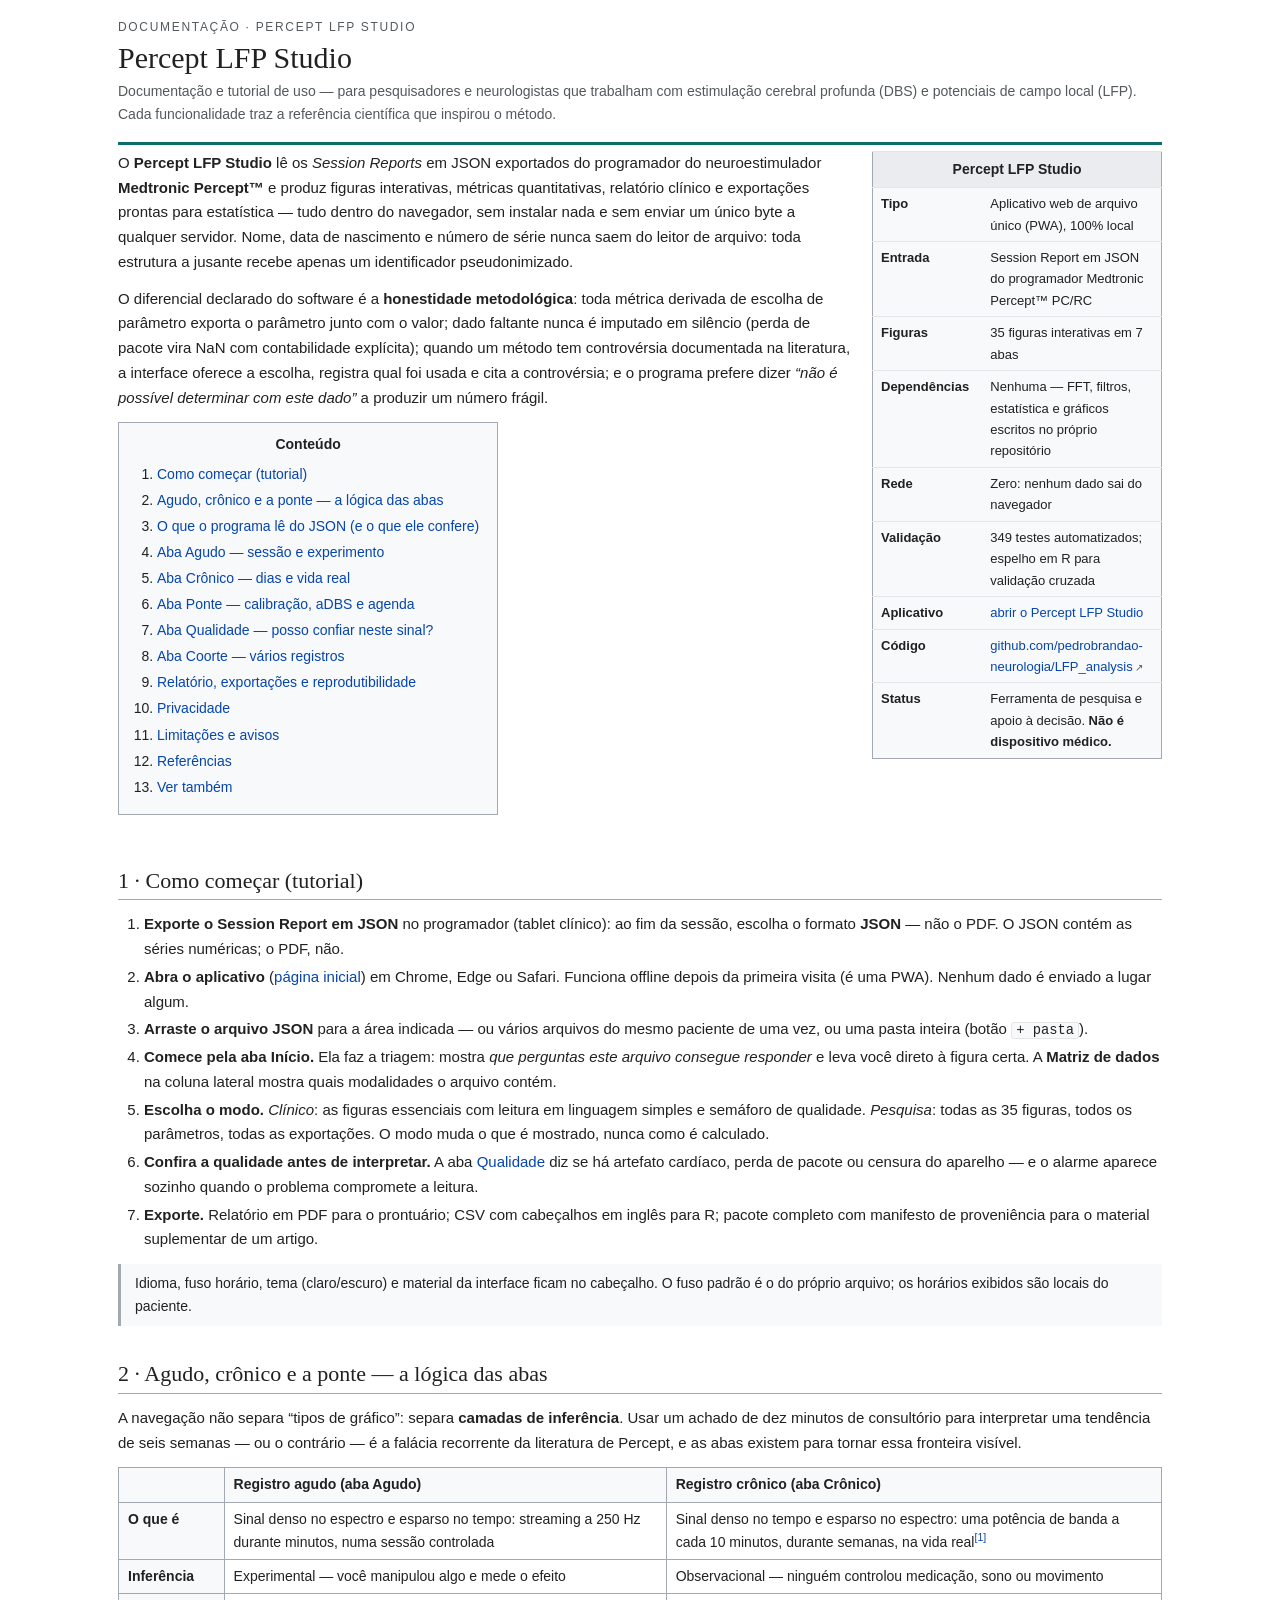
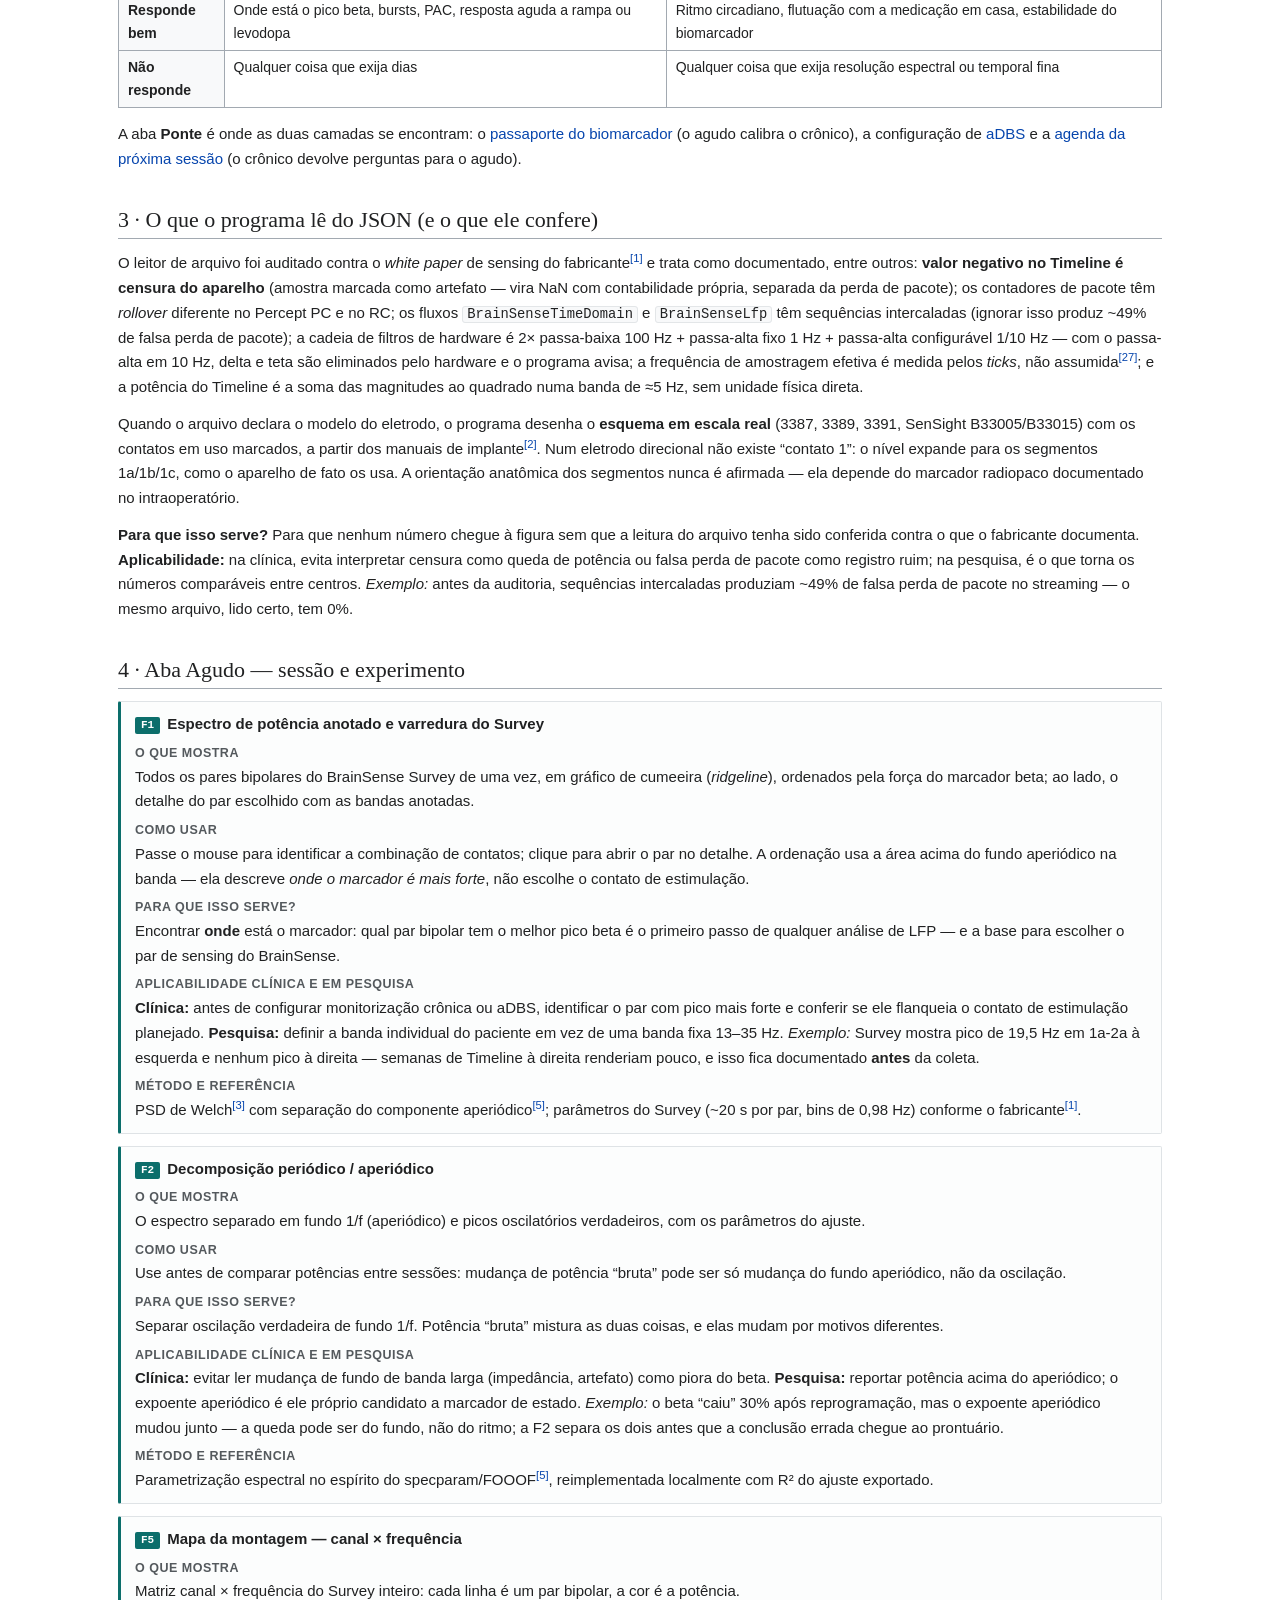
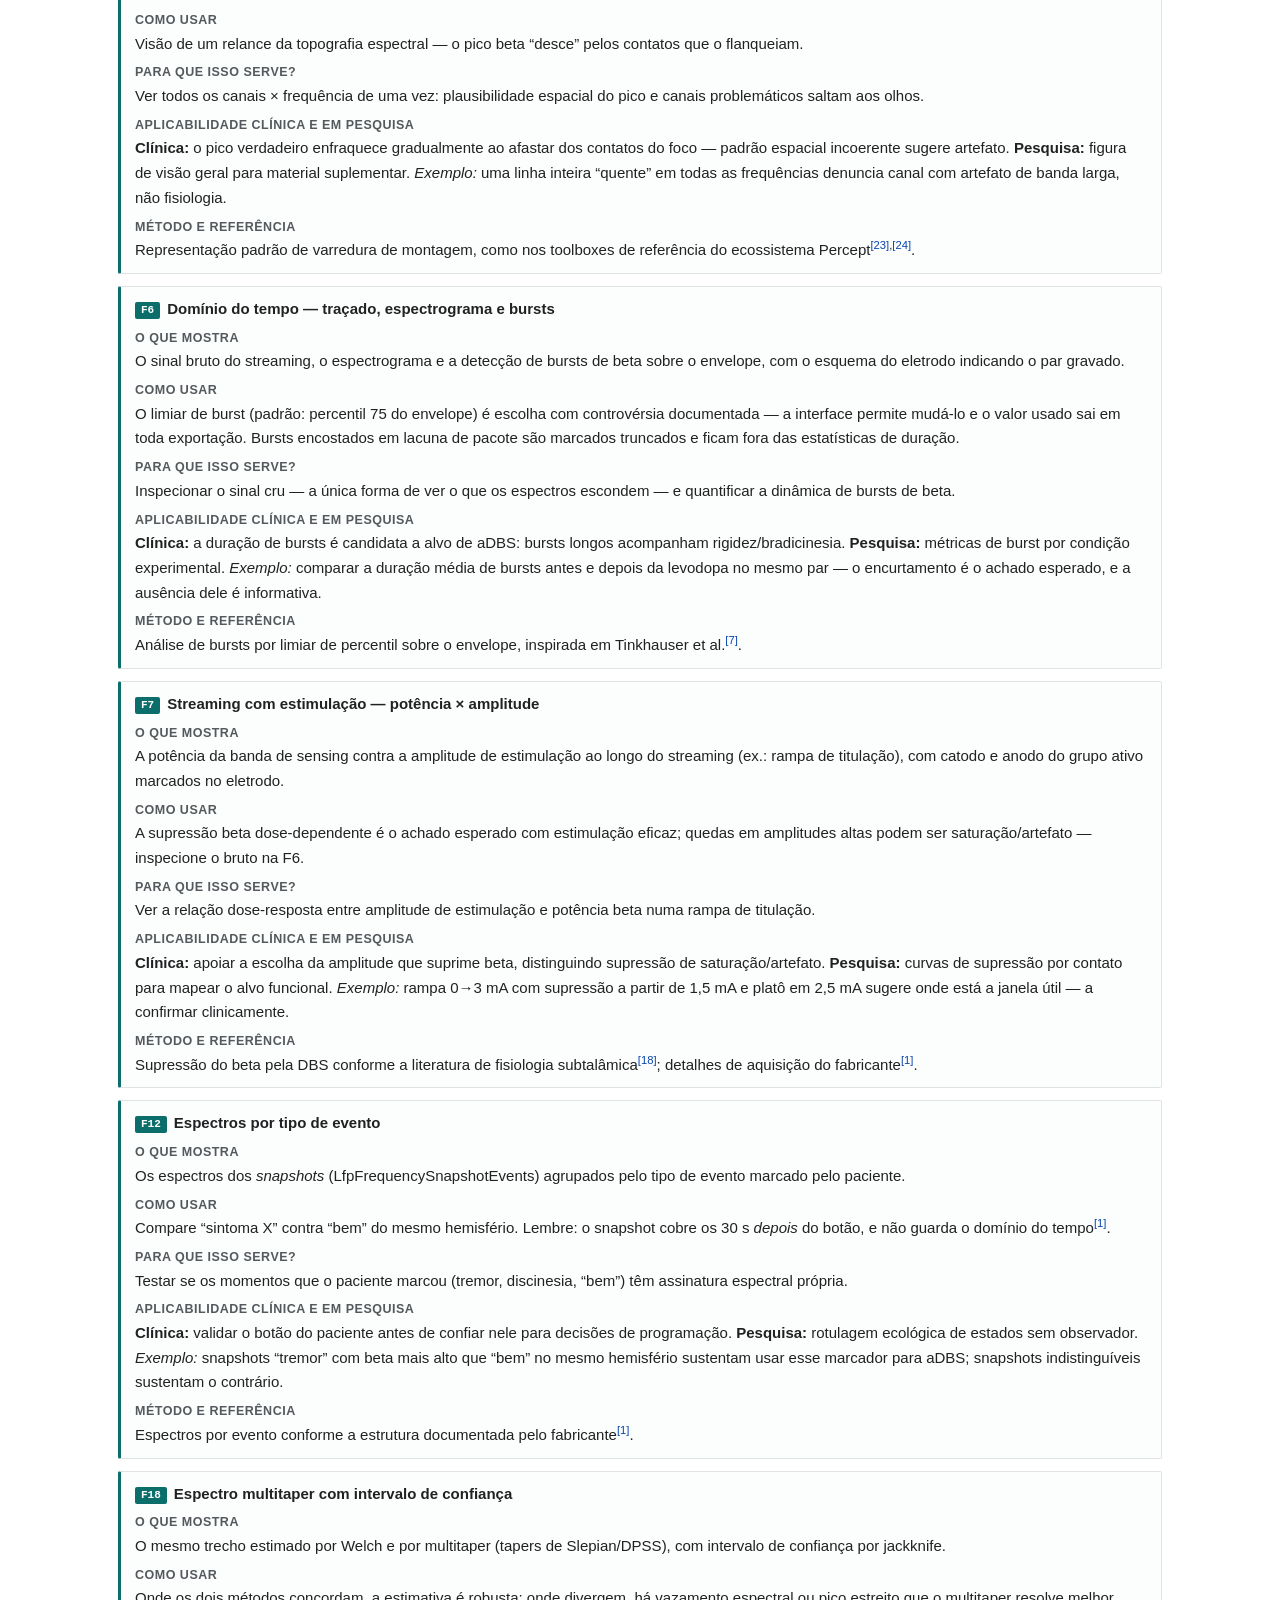
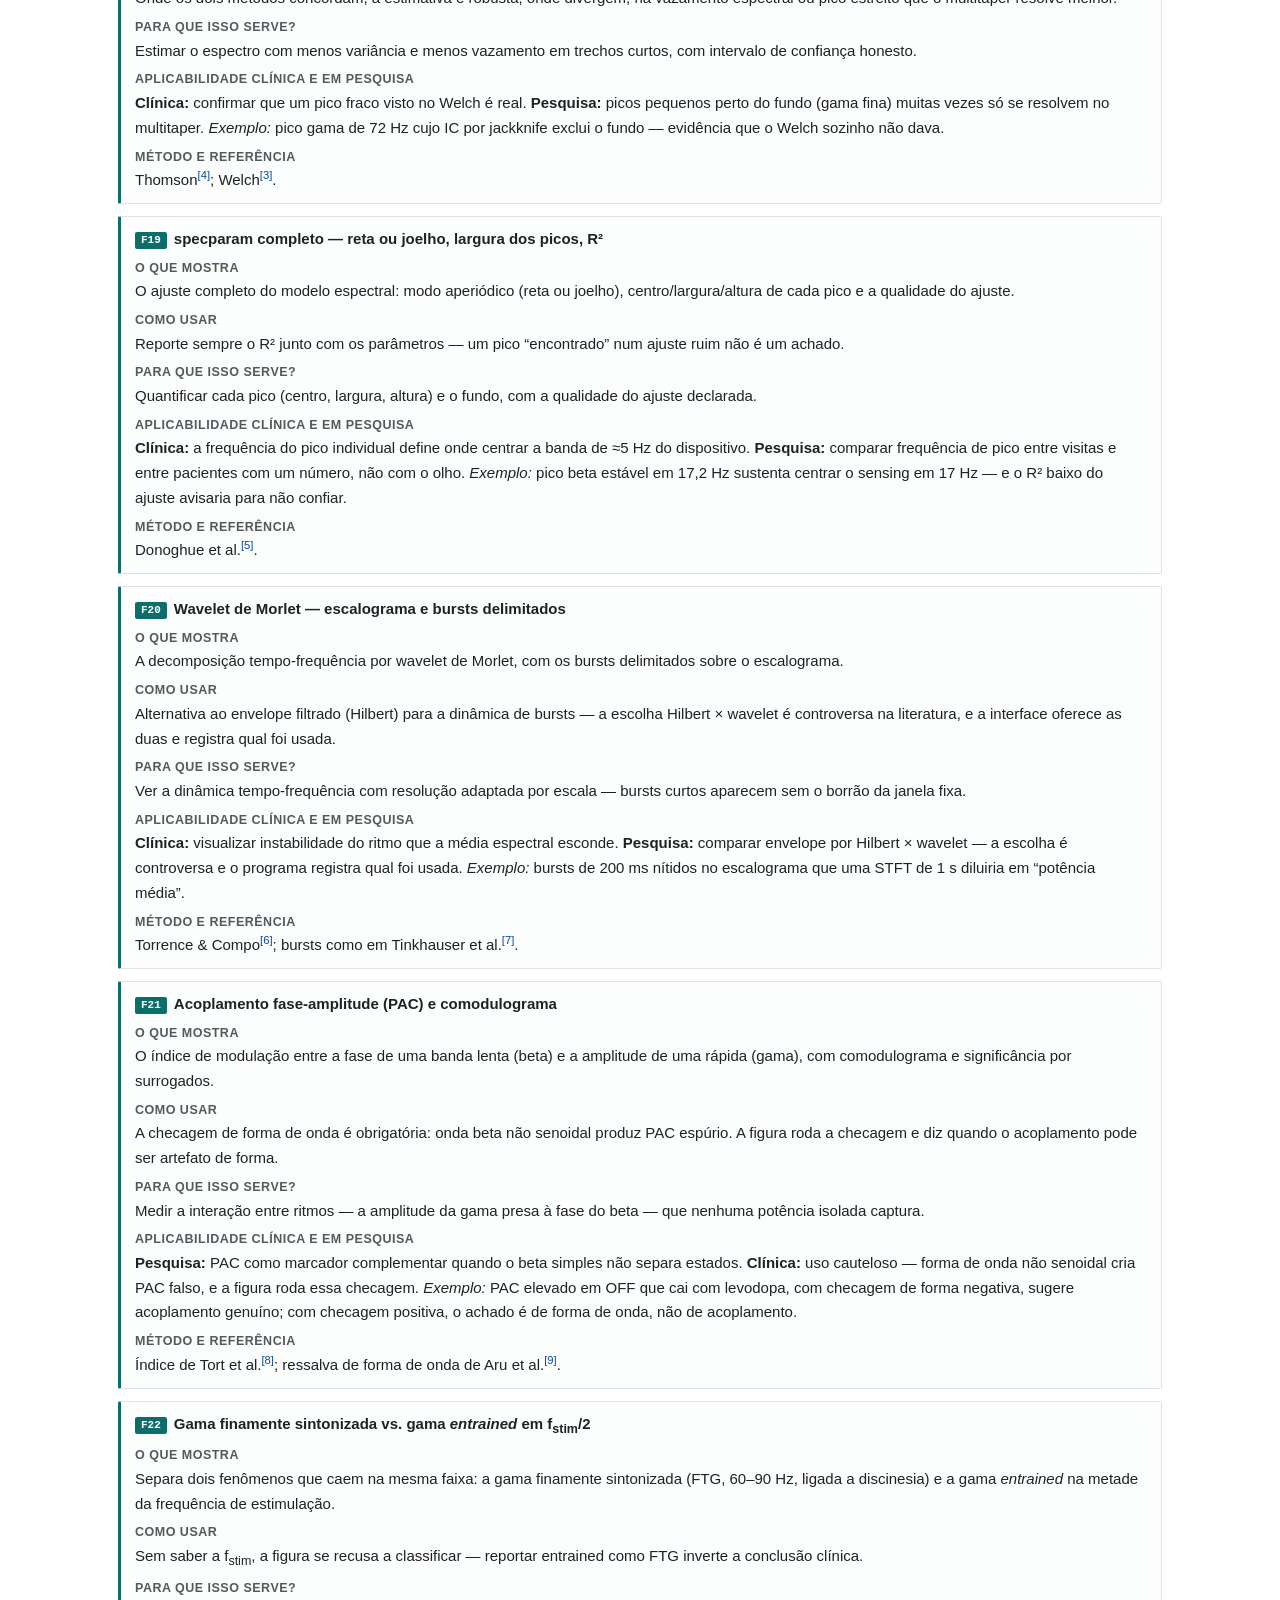
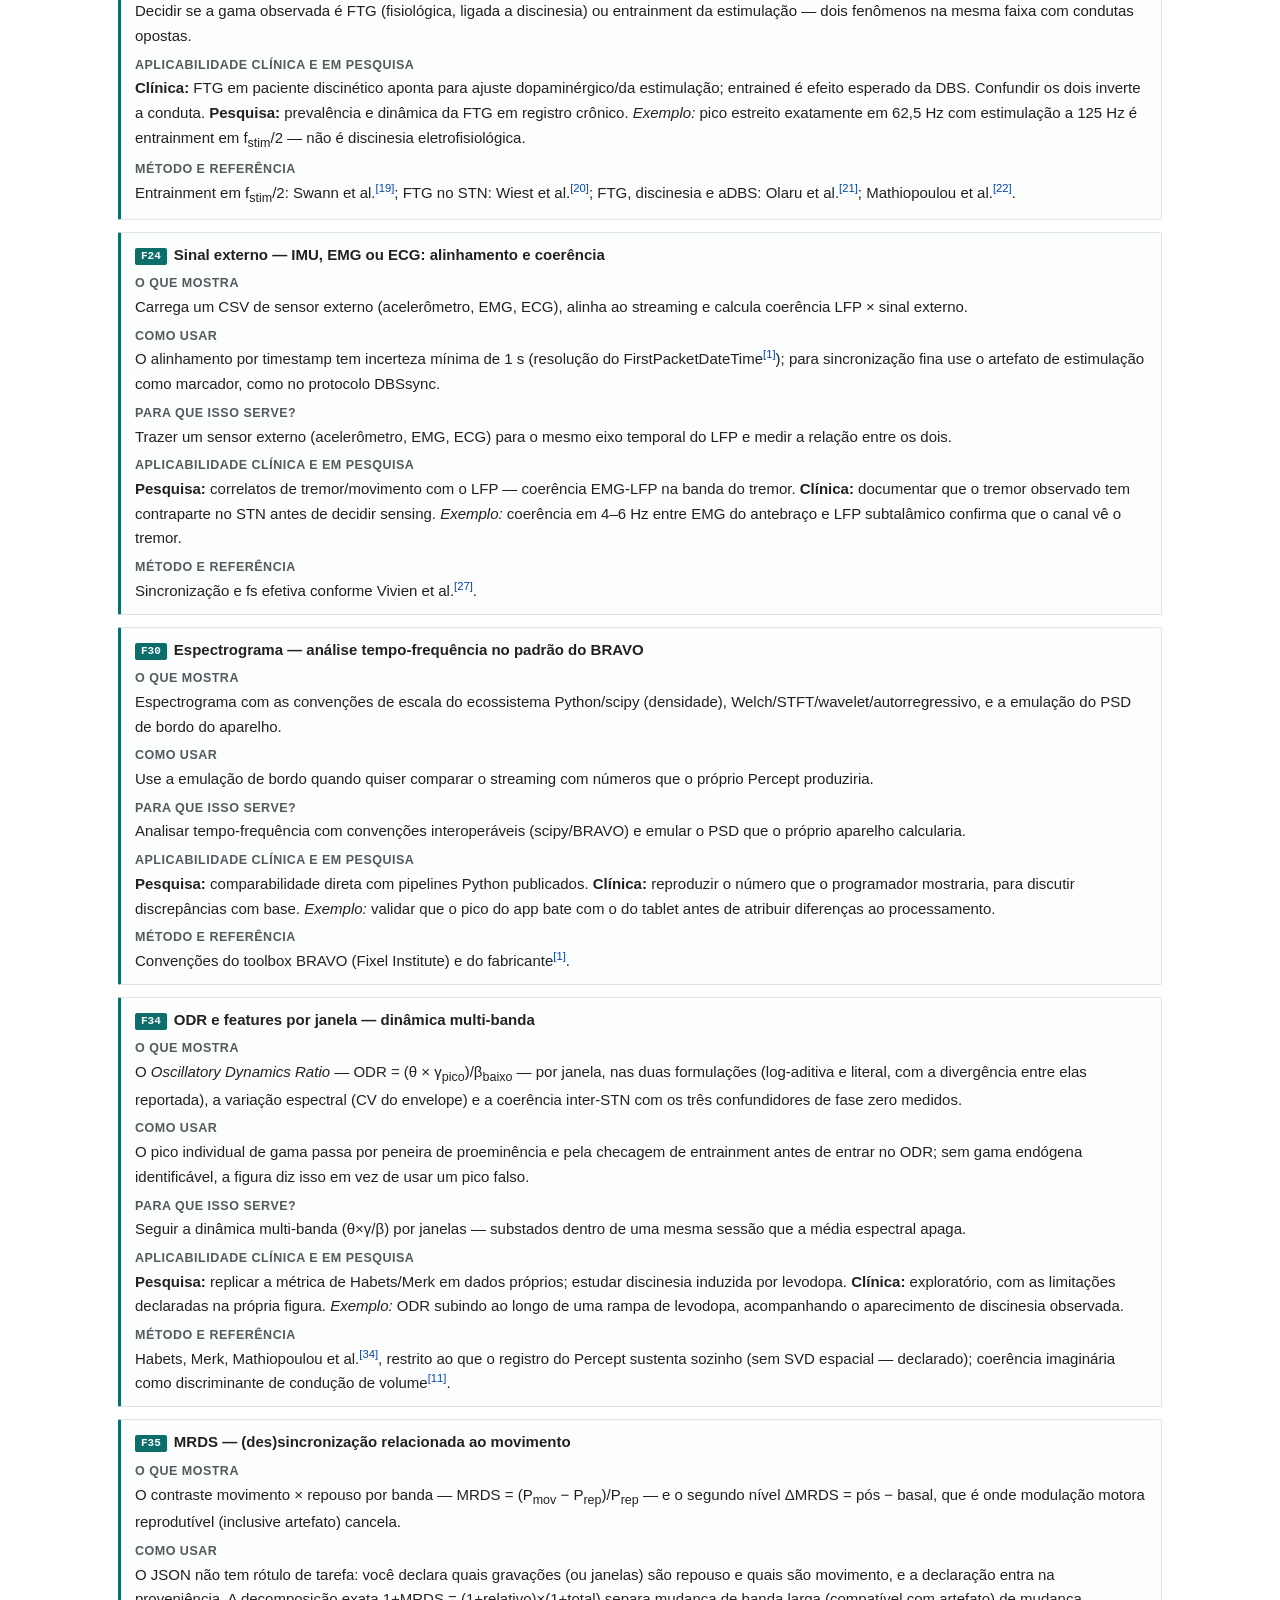
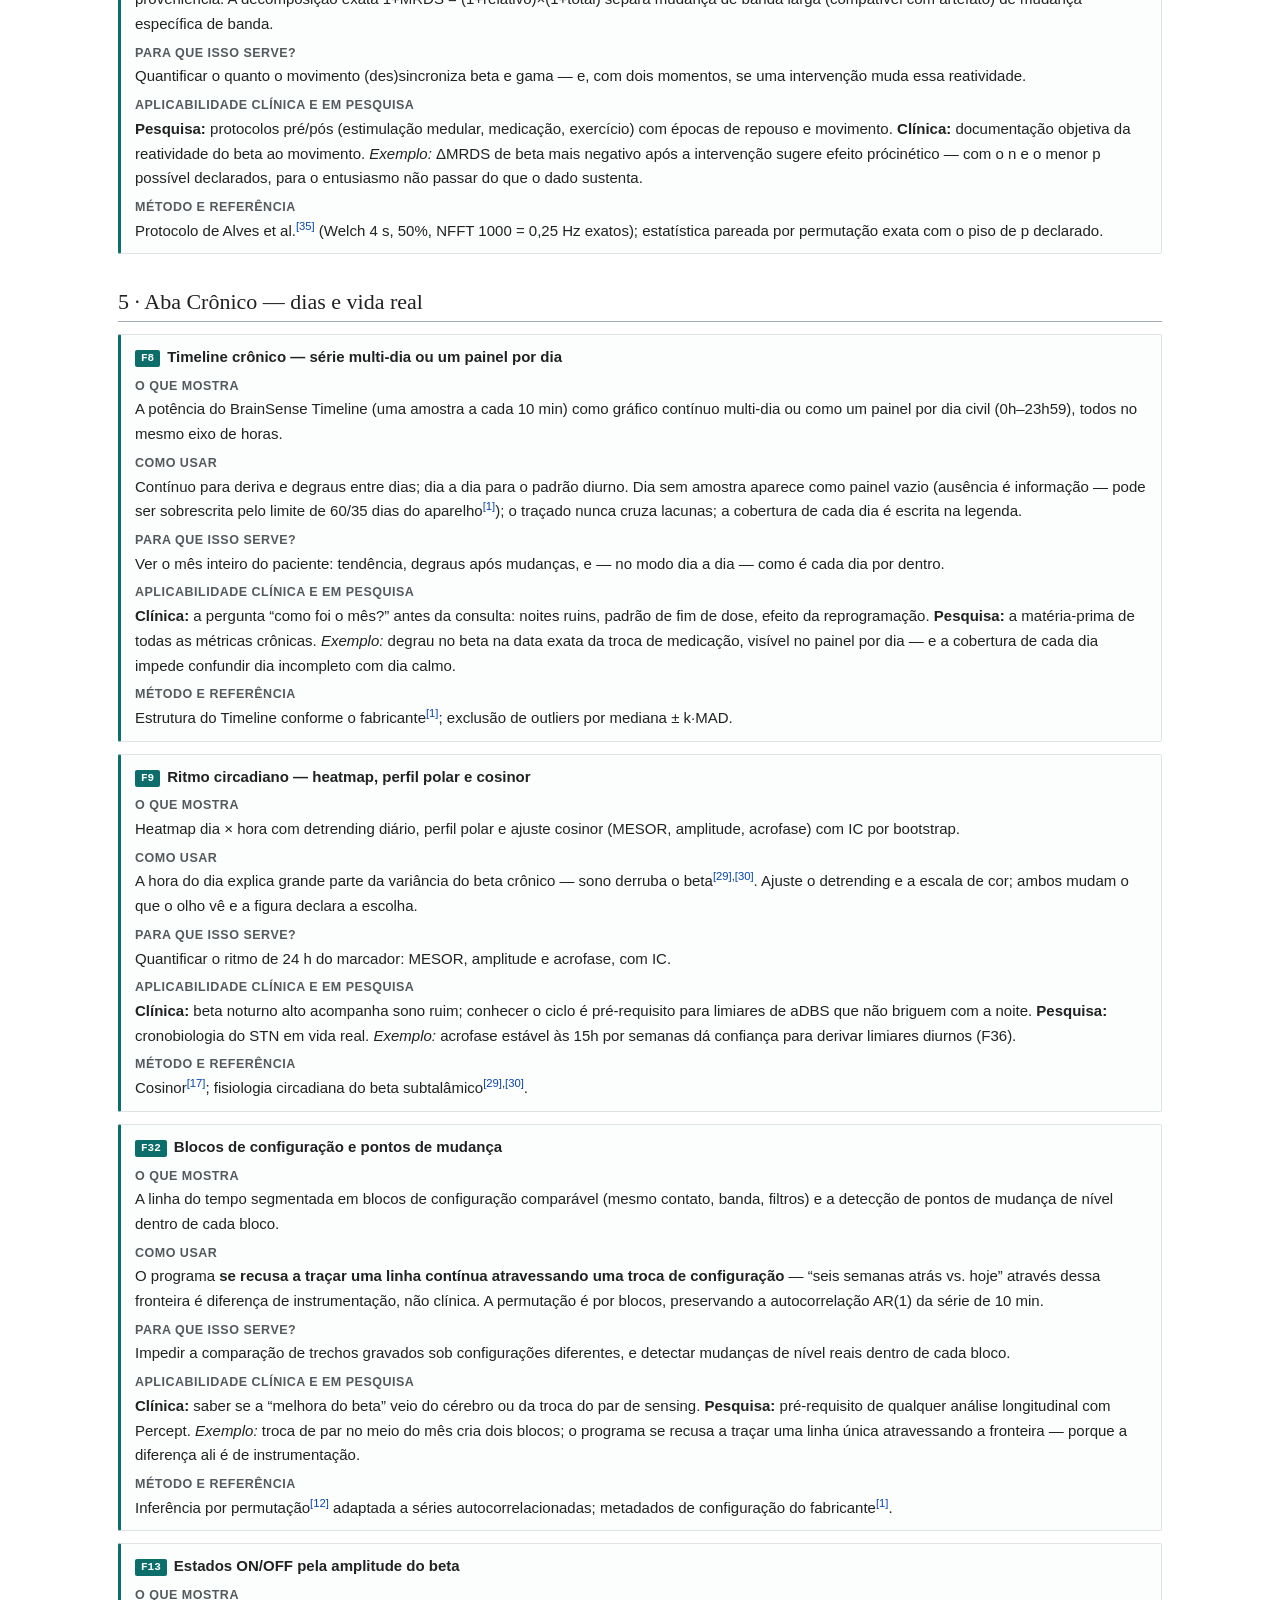
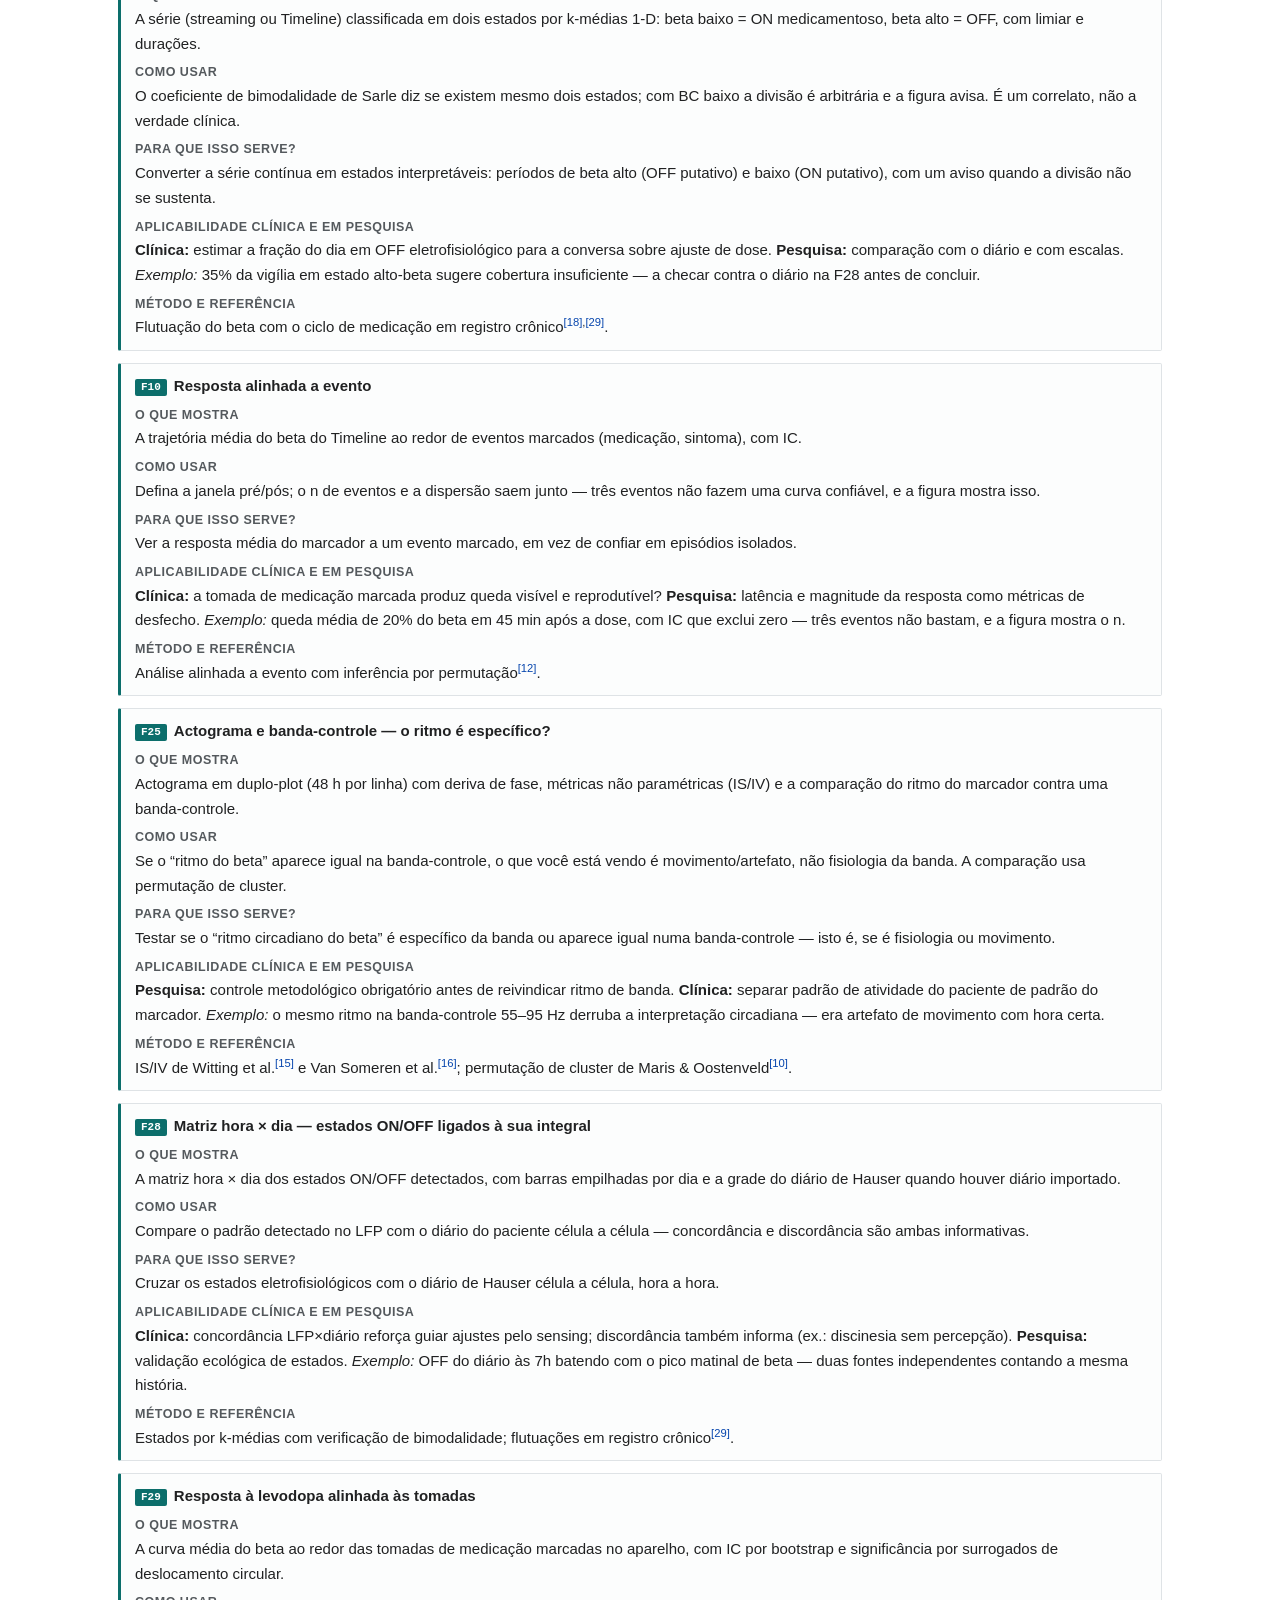
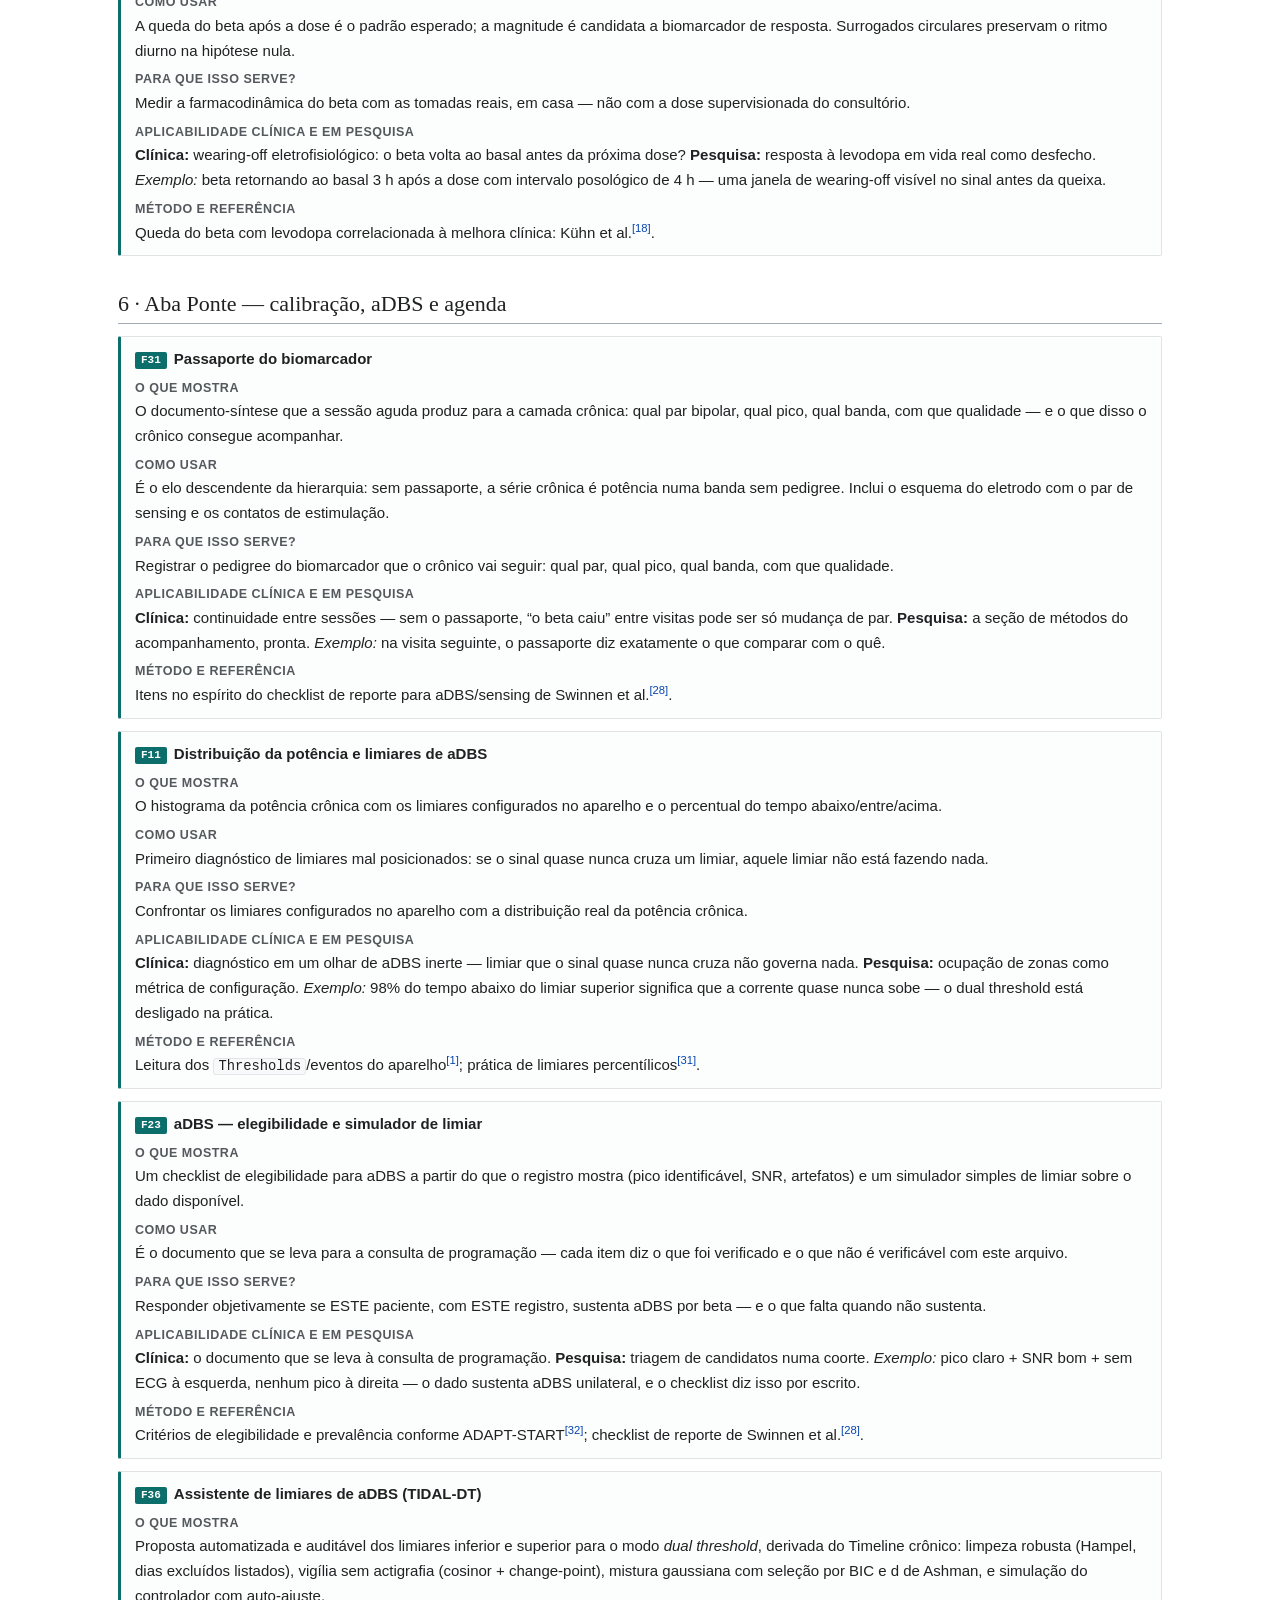
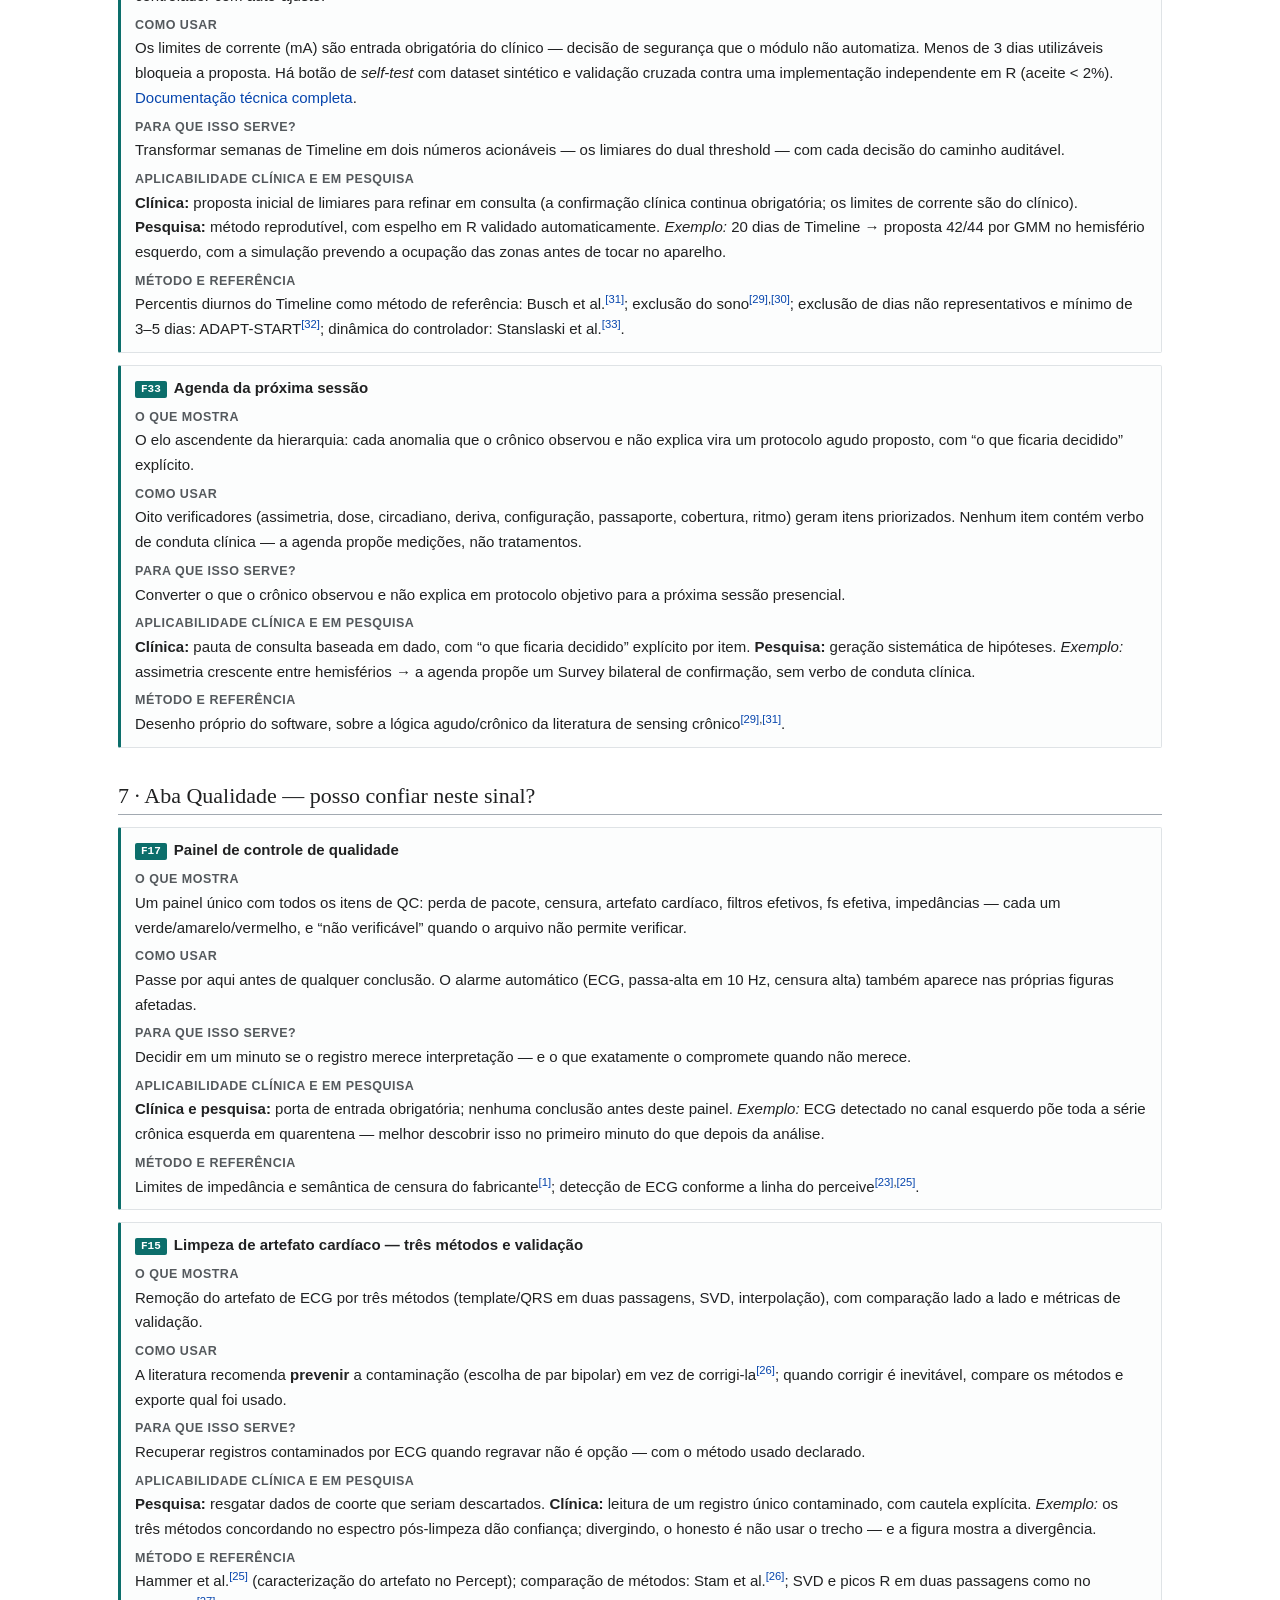
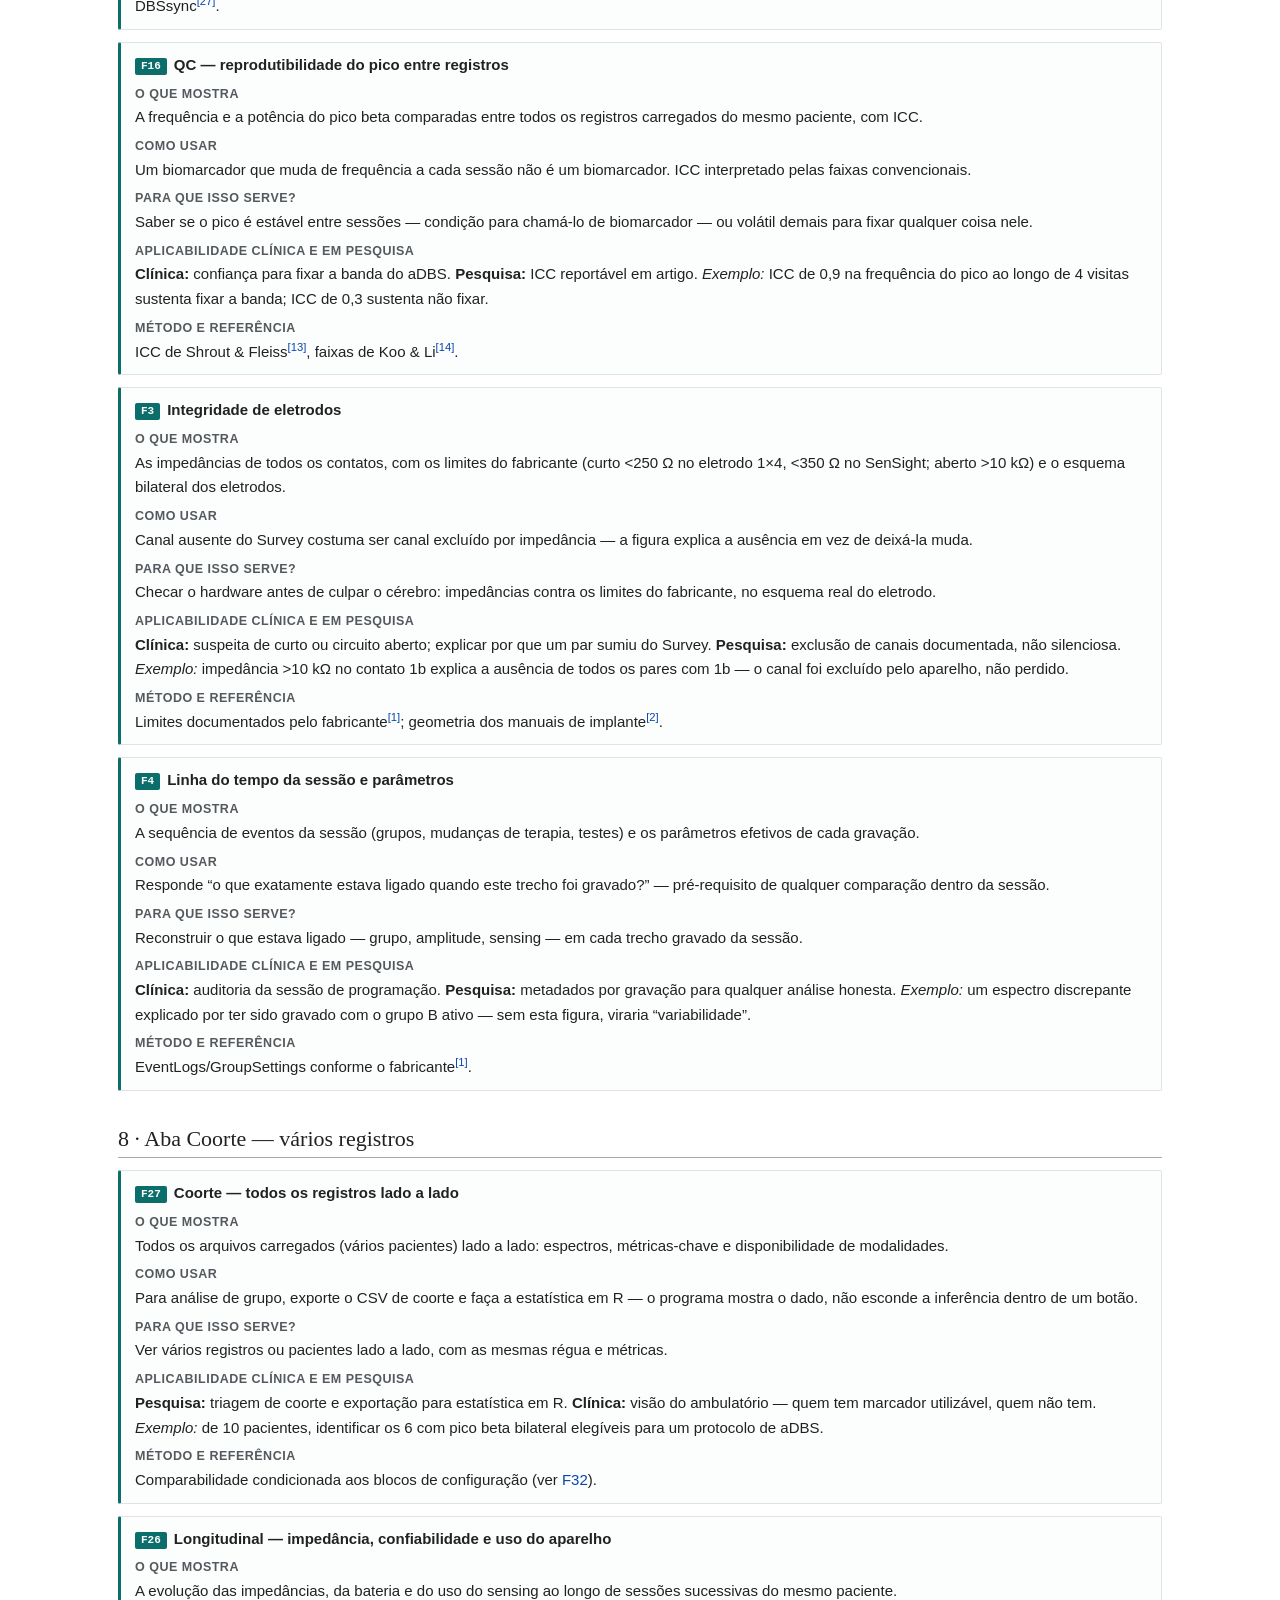
==== commit 40906469: "Wiki: "para que isso serve?" e aplicabilidade prática em todos os verbetes Cada um dos 35 verbetes d" ====
--- a/wiki/index.html
+++ b/wiki/index.html
@@ -132,6 +132,8 @@
 <p>O leitor de arquivo foi auditado contra o <i>white paper</i> de sensing do fabricante<sup class="ref"><a href="#r1">[1]</a></sup> e trata como documentado, entre outros: <b>valor negativo no Timeline é censura do aparelho</b> (amostra marcada como artefato — vira NaN com contabilidade própria, separada da perda de pacote); os contadores de pacote têm <i>rollover</i> diferente no Percept PC e no RC; os fluxos <code>BrainSenseTimeDomain</code> e <code>BrainSenseLfp</code> têm sequências intercaladas (ignorar isso produz ~49% de falsa perda de pacote); a cadeia de filtros de hardware é 2× passa-baixa 100 Hz + passa-alta fixo 1 Hz + passa-alta configurável 1/10 Hz — com o passa-alta em 10 Hz, delta e teta são eliminados pelo hardware e o programa avisa; a frequência de amostragem efetiva é medida pelos <i>ticks</i>, não assumida<sup class="ref"><a href="#r27">[27]</a></sup>; e a potência do Timeline é a soma das magnitudes ao quadrado numa banda de ≈5 Hz, sem unidade física direta.</p>
 <p>Quando o arquivo declara o modelo do eletrodo, o programa desenha o <b>esquema em escala real</b> (3387, 3389, 3391, SenSight B33005/B33015) com os contatos em uso marcados, a partir dos manuais de implante<sup class="ref"><a href="#r2">[2]</a></sup>. Num eletrodo direcional não existe “contato 1”: o nível expande para os segmentos 1a/1b/1c, como o aparelho de fato os usa. A orientação anatômica dos segmentos nunca é afirmada — ela depende do marcador radiopaco documentado no intraoperatório.</p>
 
+<p><b>Para que isso serve?</b> Para que nenhum número chegue à figura sem que a leitura do arquivo tenha sido conferida contra o que o fabricante documenta. <b>Aplicabilidade:</b> na clínica, evita interpretar censura como queda de potência ou falsa perda de pacote como registro ruim; na pesquisa, é o que torna os números comparáveis entre centros. <i>Exemplo:</i> antes da auditoria, sequências intercaladas produziam ~49% de falsa perda de pacote no streaming — o mesmo arquivo, lido certo, tem 0%.</p>
+
 <h2 id="agudo">4 · Aba Agudo — sessão e experimento</h2>
 
 <div class="figbox" id="f1">
@@ -139,6 +141,8 @@
 <dl>
 <dt>O que mostra</dt><dd>Todos os pares bipolares do BrainSense Survey de uma vez, em gráfico de cumeeira (<i>ridgeline</i>), ordenados pela força do marcador beta; ao lado, o detalhe do par escolhido com as bandas anotadas.</dd>
 <dt>Como usar</dt><dd>Passe o mouse para identificar a combinação de contatos; clique para abrir o par no detalhe. A ordenação usa a área acima do fundo aperiódico na banda — ela descreve <i>onde o marcador é mais forte</i>, não escolhe o contato de estimulação.</dd>
+<dt>Para que isso serve?</dt><dd>Encontrar <b>onde</b> está o marcador: qual par bipolar tem o melhor pico beta é o primeiro passo de qualquer análise de LFP — e a base para escolher o par de sensing do BrainSense.</dd>
+<dt>Aplicabilidade clínica e em pesquisa</dt><dd><b>Clínica:</b> antes de configurar monitorização crônica ou aDBS, identificar o par com pico mais forte e conferir se ele flanqueia o contato de estimulação planejado. <b>Pesquisa:</b> definir a banda individual do paciente em vez de uma banda fixa 13–35 Hz. <i>Exemplo:</i> Survey mostra pico de 19,5 Hz em 1a-2a à esquerda e nenhum pico à direita — semanas de Timeline à direita renderiam pouco, e isso fica documentado <b>antes</b> da coleta.</dd>
 <dt>Método e referência</dt><dd>PSD de Welch<sup class="ref"><a href="#r3">[3]</a></sup> com separação do componente aperiódico<sup class="ref"><a href="#r5">[5]</a></sup>; parâmetros do Survey (~20 s por par, bins de 0,98 Hz) conforme o fabricante<sup class="ref"><a href="#r1">[1]</a></sup>.</dd>
 </dl>
 </div>
@@ -148,6 +152,8 @@
 <dl>
 <dt>O que mostra</dt><dd>O espectro separado em fundo 1/f (aperiódico) e picos oscilatórios verdadeiros, com os parâmetros do ajuste.</dd>
 <dt>Como usar</dt><dd>Use antes de comparar potências entre sessões: mudança de potência “bruta” pode ser só mudança do fundo aperiódico, não da oscilação.</dd>
+<dt>Para que isso serve?</dt><dd>Separar oscilação verdadeira de fundo 1/f. Potência “bruta” mistura as duas coisas, e elas mudam por motivos diferentes.</dd>
+<dt>Aplicabilidade clínica e em pesquisa</dt><dd><b>Clínica:</b> evitar ler mudança de fundo de banda larga (impedância, artefato) como piora do beta. <b>Pesquisa:</b> reportar potência acima do aperiódico; o expoente aperiódico é ele próprio candidato a marcador de estado. <i>Exemplo:</i> o beta “caiu” 30% após reprogramação, mas o expoente aperiódico mudou junto — a queda pode ser do fundo, não do ritmo; a F2 separa os dois antes que a conclusão errada chegue ao prontuário.</dd>
 <dt>Método e referência</dt><dd>Parametrização espectral no espírito do specparam/FOOOF<sup class="ref"><a href="#r5">[5]</a></sup>, reimplementada localmente com R² do ajuste exportado.</dd>
 </dl>
 </div>
@@ -157,6 +163,8 @@
 <dl>
 <dt>O que mostra</dt><dd>Matriz canal × frequência do Survey inteiro: cada linha é um par bipolar, a cor é a potência.</dd>
 <dt>Como usar</dt><dd>Visão de um relance da topografia espectral — o pico beta “desce” pelos contatos que o flanqueiam.</dd>
+<dt>Para que isso serve?</dt><dd>Ver todos os canais × frequência de uma vez: plausibilidade espacial do pico e canais problemáticos saltam aos olhos.</dd>
+<dt>Aplicabilidade clínica e em pesquisa</dt><dd><b>Clínica:</b> o pico verdadeiro enfraquece gradualmente ao afastar dos contatos do foco — padrão espacial incoerente sugere artefato. <b>Pesquisa:</b> figura de visão geral para material suplementar. <i>Exemplo:</i> uma linha inteira “quente” em todas as frequências denuncia canal com artefato de banda larga, não fisiologia.</dd>
 <dt>Método e referência</dt><dd>Representação padrão de varredura de montagem, como nos toolboxes de referência do ecossistema Percept<sup class="ref"><a href="#r23">[23]</a>,<a href="#r24">[24]</a></sup>.</dd>
 </dl>
 </div>
@@ -166,6 +174,8 @@
 <dl>
 <dt>O que mostra</dt><dd>O sinal bruto do streaming, o espectrograma e a detecção de bursts de beta sobre o envelope, com o esquema do eletrodo indicando o par gravado.</dd>
 <dt>Como usar</dt><dd>O limiar de burst (padrão: percentil 75 do envelope) é escolha com controvérsia documentada — a interface permite mudá-lo e o valor usado sai em toda exportação. Bursts encostados em lacuna de pacote são marcados truncados e ficam fora das estatísticas de duração.</dd>
+<dt>Para que isso serve?</dt><dd>Inspecionar o sinal cru — a única forma de ver o que os espectros escondem — e quantificar a dinâmica de bursts de beta.</dd>
+<dt>Aplicabilidade clínica e em pesquisa</dt><dd><b>Clínica:</b> a duração de bursts é candidata a alvo de aDBS: bursts longos acompanham rigidez/bradicinesia. <b>Pesquisa:</b> métricas de burst por condição experimental. <i>Exemplo:</i> comparar a duração média de bursts antes e depois da levodopa no mesmo par — o encurtamento é o achado esperado, e a ausência dele é informativa.</dd>
 <dt>Método e referência</dt><dd>Análise de bursts por limiar de percentil sobre o envelope, inspirada em Tinkhauser et&nbsp;al.<sup class="ref"><a href="#r7">[7]</a></sup>.</dd>
 </dl>
 </div>
@@ -175,6 +185,8 @@
 <dl>
 <dt>O que mostra</dt><dd>A potência da banda de sensing contra a amplitude de estimulação ao longo do streaming (ex.: rampa de titulação), com catodo e anodo do grupo ativo marcados no eletrodo.</dd>
 <dt>Como usar</dt><dd>A supressão beta dose-dependente é o achado esperado com estimulação eficaz; quedas em amplitudes altas podem ser saturação/artefato — inspecione o bruto na F6.</dd>
+<dt>Para que isso serve?</dt><dd>Ver a relação dose-resposta entre amplitude de estimulação e potência beta numa rampa de titulação.</dd>
+<dt>Aplicabilidade clínica e em pesquisa</dt><dd><b>Clínica:</b> apoiar a escolha da amplitude que suprime beta, distinguindo supressão de saturação/artefato. <b>Pesquisa:</b> curvas de supressão por contato para mapear o alvo funcional. <i>Exemplo:</i> rampa 0→3 mA com supressão a partir de 1,5 mA e platô em 2,5 mA sugere onde está a janela útil — a confirmar clinicamente.</dd>
 <dt>Método e referência</dt><dd>Supressão do beta pela DBS conforme a literatura de fisiologia subtalâmica<sup class="ref"><a href="#r18">[18]</a></sup>; detalhes de aquisição do fabricante<sup class="ref"><a href="#r1">[1]</a></sup>.</dd>
 </dl>
 </div>
@@ -184,6 +196,8 @@
 <dl>
 <dt>O que mostra</dt><dd>Os espectros dos <i>snapshots</i> (LfpFrequencySnapshotEvents) agrupados pelo tipo de evento marcado pelo paciente.</dd>
 <dt>Como usar</dt><dd>Compare “sintoma X” contra “bem” do mesmo hemisfério. Lembre: o snapshot cobre os 30 s <i>depois</i> do botão, e não guarda o domínio do tempo<sup class="ref"><a href="#r1">[1]</a></sup>.</dd>
+<dt>Para que isso serve?</dt><dd>Testar se os momentos que o paciente marcou (tremor, discinesia, “bem”) têm assinatura espectral própria.</dd>
+<dt>Aplicabilidade clínica e em pesquisa</dt><dd><b>Clínica:</b> validar o botão do paciente antes de confiar nele para decisões de programação. <b>Pesquisa:</b> rotulagem ecológica de estados sem observador. <i>Exemplo:</i> snapshots “tremor” com beta mais alto que “bem” no mesmo hemisfério sustentam usar esse marcador para aDBS; snapshots indistinguíveis sustentam o contrário.</dd>
 <dt>Método e referência</dt><dd>Espectros por evento conforme a estrutura documentada pelo fabricante<sup class="ref"><a href="#r1">[1]</a></sup>.</dd>
 </dl>
 </div>
@@ -193,6 +207,8 @@
 <dl>
 <dt>O que mostra</dt><dd>O mesmo trecho estimado por Welch e por multitaper (tapers de Slepian/DPSS), com intervalo de confiança por jackknife.</dd>
 <dt>Como usar</dt><dd>Onde os dois métodos concordam, a estimativa é robusta; onde divergem, há vazamento espectral ou pico estreito que o multitaper resolve melhor.</dd>
+<dt>Para que isso serve?</dt><dd>Estimar o espectro com menos variância e menos vazamento em trechos curtos, com intervalo de confiança honesto.</dd>
+<dt>Aplicabilidade clínica e em pesquisa</dt><dd><b>Clínica:</b> confirmar que um pico fraco visto no Welch é real. <b>Pesquisa:</b> picos pequenos perto do fundo (gama fina) muitas vezes só se resolvem no multitaper. <i>Exemplo:</i> pico gama de 72 Hz cujo IC por jackknife exclui o fundo — evidência que o Welch sozinho não dava.</dd>
 <dt>Método e referência</dt><dd>Thomson<sup class="ref"><a href="#r4">[4]</a></sup>; Welch<sup class="ref"><a href="#r3">[3]</a></sup>.</dd>
 </dl>
 </div>
@@ -202,6 +218,8 @@
 <dl>
 <dt>O que mostra</dt><dd>O ajuste completo do modelo espectral: modo aperiódico (reta ou joelho), centro/largura/altura de cada pico e a qualidade do ajuste.</dd>
 <dt>Como usar</dt><dd>Reporte sempre o R² junto com os parâmetros — um pico “encontrado” num ajuste ruim não é um achado.</dd>
+<dt>Para que isso serve?</dt><dd>Quantificar cada pico (centro, largura, altura) e o fundo, com a qualidade do ajuste declarada.</dd>
+<dt>Aplicabilidade clínica e em pesquisa</dt><dd><b>Clínica:</b> a frequência do pico individual define onde centrar a banda de ≈5 Hz do dispositivo. <b>Pesquisa:</b> comparar frequência de pico entre visitas e entre pacientes com um número, não com o olho. <i>Exemplo:</i> pico beta estável em 17,2 Hz sustenta centrar o sensing em 17 Hz — e o R² baixo do ajuste avisaria para não confiar.</dd>
 <dt>Método e referência</dt><dd>Donoghue et&nbsp;al.<sup class="ref"><a href="#r5">[5]</a></sup>.</dd>
 </dl>
 </div>
@@ -211,6 +229,8 @@
 <dl>
 <dt>O que mostra</dt><dd>A decomposição tempo-frequência por wavelet de Morlet, com os bursts delimitados sobre o escalograma.</dd>
 <dt>Como usar</dt><dd>Alternativa ao envelope filtrado (Hilbert) para a dinâmica de bursts — a escolha Hilbert × wavelet é controversa na literatura, e a interface oferece as duas e registra qual foi usada.</dd>
+<dt>Para que isso serve?</dt><dd>Ver a dinâmica tempo-frequência com resolução adaptada por escala — bursts curtos aparecem sem o borrão da janela fixa.</dd>
+<dt>Aplicabilidade clínica e em pesquisa</dt><dd><b>Clínica:</b> visualizar instabilidade do ritmo que a média espectral esconde. <b>Pesquisa:</b> comparar envelope por Hilbert × wavelet — a escolha é controversa e o programa registra qual foi usada. <i>Exemplo:</i> bursts de 200 ms nítidos no escalograma que uma STFT de 1 s diluiria em “potência média”.</dd>
 <dt>Método e referência</dt><dd>Torrence &amp; Compo<sup class="ref"><a href="#r6">[6]</a></sup>; bursts como em Tinkhauser et&nbsp;al.<sup class="ref"><a href="#r7">[7]</a></sup>.</dd>
 </dl>
 </div>
@@ -220,6 +240,8 @@
 <dl>
 <dt>O que mostra</dt><dd>O índice de modulação entre a fase de uma banda lenta (beta) e a amplitude de uma rápida (gama), com comodulograma e significância por surrogados.</dd>
 <dt>Como usar</dt><dd>A checagem de forma de onda é obrigatória: onda beta não senoidal produz PAC espúrio. A figura roda a checagem e diz quando o acoplamento pode ser artefato de forma.</dd>
+<dt>Para que isso serve?</dt><dd>Medir a interação entre ritmos — a amplitude da gama presa à fase do beta — que nenhuma potência isolada captura.</dd>
+<dt>Aplicabilidade clínica e em pesquisa</dt><dd><b>Pesquisa:</b> PAC como marcador complementar quando o beta simples não separa estados. <b>Clínica:</b> uso cauteloso — forma de onda não senoidal cria PAC falso, e a figura roda essa checagem. <i>Exemplo:</i> PAC elevado em OFF que cai com levodopa, com checagem de forma negativa, sugere acoplamento genuíno; com checagem positiva, o achado é de forma de onda, não de acoplamento.</dd>
 <dt>Método e referência</dt><dd>Índice de Tort et&nbsp;al.<sup class="ref"><a href="#r8">[8]</a></sup>; ressalva de forma de onda de Aru et&nbsp;al.<sup class="ref"><a href="#r9">[9]</a></sup>.</dd>
 </dl>
 </div>
@@ -229,6 +251,8 @@
 <dl>
 <dt>O que mostra</dt><dd>Separa dois fenômenos que caem na mesma faixa: a gama finamente sintonizada (FTG, 60–90 Hz, ligada a discinesia) e a gama <i>entrained</i> na metade da frequência de estimulação.</dd>
 <dt>Como usar</dt><dd>Sem saber a f<sub>stim</sub>, a figura se recusa a classificar — reportar entrained como FTG inverte a conclusão clínica.</dd>
+<dt>Para que isso serve?</dt><dd>Decidir se a gama observada é FTG (fisiológica, ligada a discinesia) ou entrainment da estimulação — dois fenômenos na mesma faixa com condutas opostas.</dd>
+<dt>Aplicabilidade clínica e em pesquisa</dt><dd><b>Clínica:</b> FTG em paciente discinético aponta para ajuste dopaminérgico/da estimulação; entrained é efeito esperado da DBS. Confundir os dois inverte a conduta. <b>Pesquisa:</b> prevalência e dinâmica da FTG em registro crônico. <i>Exemplo:</i> pico estreito exatamente em 62,5 Hz com estimulação a 125 Hz é entrainment em f<sub>stim</sub>/2 — não é discinesia eletrofisiológica.</dd>
 <dt>Método e referência</dt><dd>Entrainment em f<sub>stim</sub>/2: Swann et&nbsp;al.<sup class="ref"><a href="#r19">[19]</a></sup>; FTG no STN: Wiest et&nbsp;al.<sup class="ref"><a href="#r20">[20]</a></sup>; FTG, discinesia e aDBS: Olaru et&nbsp;al.<sup class="ref"><a href="#r21">[21]</a></sup>; Mathiopoulou et&nbsp;al.<sup class="ref"><a href="#r22">[22]</a></sup>.</dd>
 </dl>
 </div>
@@ -238,6 +262,8 @@
 <dl>
 <dt>O que mostra</dt><dd>Carrega um CSV de sensor externo (acelerômetro, EMG, ECG), alinha ao streaming e calcula coerência LFP × sinal externo.</dd>
 <dt>Como usar</dt><dd>O alinhamento por timestamp tem incerteza mínima de 1 s (resolução do FirstPacketDateTime<sup class="ref"><a href="#r1">[1]</a></sup>); para sincronização fina use o artefato de estimulação como marcador, como no protocolo DBSsync.</dd>
+<dt>Para que isso serve?</dt><dd>Trazer um sensor externo (acelerômetro, EMG, ECG) para o mesmo eixo temporal do LFP e medir a relação entre os dois.</dd>
+<dt>Aplicabilidade clínica e em pesquisa</dt><dd><b>Pesquisa:</b> correlatos de tremor/movimento com o LFP — coerência EMG-LFP na banda do tremor. <b>Clínica:</b> documentar que o tremor observado tem contraparte no STN antes de decidir sensing. <i>Exemplo:</i> coerência em 4–6 Hz entre EMG do antebraço e LFP subtalâmico confirma que o canal vê o tremor.</dd>
 <dt>Método e referência</dt><dd>Sincronização e fs efetiva conforme Vivien et&nbsp;al.<sup class="ref"><a href="#r27">[27]</a></sup>.</dd>
 </dl>
 </div>
@@ -247,6 +273,8 @@
 <dl>
 <dt>O que mostra</dt><dd>Espectrograma com as convenções de escala do ecossistema Python/scipy (densidade), Welch/STFT/wavelet/autorregressivo, e a emulação do PSD de bordo do aparelho.</dd>
 <dt>Como usar</dt><dd>Use a emulação de bordo quando quiser comparar o streaming com números que o próprio Percept produziria.</dd>
+<dt>Para que isso serve?</dt><dd>Analisar tempo-frequência com convenções interoperáveis (scipy/BRAVO) e emular o PSD que o próprio aparelho calcularia.</dd>
+<dt>Aplicabilidade clínica e em pesquisa</dt><dd><b>Pesquisa:</b> comparabilidade direta com pipelines Python publicados. <b>Clínica:</b> reproduzir o número que o programador mostraria, para discutir discrepâncias com base. <i>Exemplo:</i> validar que o pico do app bate com o do tablet antes de atribuir diferenças ao processamento.</dd>
 <dt>Método e referência</dt><dd>Convenções do toolbox BRAVO (Fixel Institute) e do fabricante<sup class="ref"><a href="#r1">[1]</a></sup>.</dd>
 </dl>
 </div>
@@ -256,6 +284,8 @@
 <dl>
 <dt>O que mostra</dt><dd>O <i>Oscillatory Dynamics Ratio</i> — ODR = (θ × γ<sub>pico</sub>)/β<sub>baixo</sub> — por janela, nas duas formulações (log-aditiva e literal, com a divergência entre elas reportada), a variação espectral (CV do envelope) e a coerência inter-STN com os três confundidores de fase zero medidos.</dd>
 <dt>Como usar</dt><dd>O pico individual de gama passa por peneira de proeminência e pela checagem de entrainment antes de entrar no ODR; sem gama endógena identificável, a figura diz isso em vez de usar um pico falso.</dd>
+<dt>Para que isso serve?</dt><dd>Seguir a dinâmica multi-banda (θ×γ/β) por janelas — substados dentro de uma mesma sessão que a média espectral apaga.</dd>
+<dt>Aplicabilidade clínica e em pesquisa</dt><dd><b>Pesquisa:</b> replicar a métrica de Habets/Merk em dados próprios; estudar discinesia induzida por levodopa. <b>Clínica:</b> exploratório, com as limitações declaradas na própria figura. <i>Exemplo:</i> ODR subindo ao longo de uma rampa de levodopa, acompanhando o aparecimento de discinesia observada.</dd>
 <dt>Método e referência</dt><dd>Habets, Merk, Mathiopoulou et&nbsp;al.<sup class="ref"><a href="#r34">[34]</a></sup>, restrito ao que o registro do Percept sustenta sozinho (sem SVD espacial — declarado); coerência imaginária como discriminante de condução de volume<sup class="ref"><a href="#r11">[11]</a></sup>.</dd>
 </dl>
 </div>
@@ -265,6 +295,8 @@
 <dl>
 <dt>O que mostra</dt><dd>O contraste movimento × repouso por banda — MRDS = (P<sub>mov</sub> − P<sub>rep</sub>)/P<sub>rep</sub> — e o segundo nível ΔMRDS = pós − basal, que é onde modulação motora reprodutível (inclusive artefato) cancela.</dd>
 <dt>Como usar</dt><dd>O JSON não tem rótulo de tarefa: você declara quais gravações (ou janelas) são repouso e quais são movimento, e a declaração entra na proveniência. A decomposição exata 1+MRDS = (1+relativo)×(1+total) separa mudança de banda larga (compatível com artefato) de mudança específica de banda.</dd>
+<dt>Para que isso serve?</dt><dd>Quantificar o quanto o movimento (des)sincroniza beta e gama — e, com dois momentos, se uma intervenção muda essa reatividade.</dd>
+<dt>Aplicabilidade clínica e em pesquisa</dt><dd><b>Pesquisa:</b> protocolos pré/pós (estimulação medular, medicação, exercício) com épocas de repouso e movimento. <b>Clínica:</b> documentação objetiva da reatividade do beta ao movimento. <i>Exemplo:</i> ΔMRDS de beta mais negativo após a intervenção sugere efeito prócinético — com o n e o menor p possível declarados, para o entusiasmo não passar do que o dado sustenta.</dd>
 <dt>Método e referência</dt><dd>Protocolo de Alves et&nbsp;al.<sup class="ref"><a href="#r35">[35]</a></sup> (Welch 4 s, 50%, NFFT 1000 = 0,25 Hz exatos); estatística pareada por permutação exata com o piso de p declarado.</dd>
 </dl>
 </div>
@@ -276,6 +308,8 @@
 <dl>
 <dt>O que mostra</dt><dd>A potência do BrainSense Timeline (uma amostra a cada 10 min) como gráfico contínuo multi-dia ou como um painel por dia civil (0h–23h59), todos no mesmo eixo de horas.</dd>
 <dt>Como usar</dt><dd>Contínuo para deriva e degraus entre dias; dia a dia para o padrão diurno. Dia sem amostra aparece como painel vazio (ausência é informação — pode ser sobrescrita pelo limite de 60/35 dias do aparelho<sup class="ref"><a href="#r1">[1]</a></sup>); o traçado nunca cruza lacunas; a cobertura de cada dia é escrita na legenda.</dd>
+<dt>Para que isso serve?</dt><dd>Ver o mês inteiro do paciente: tendência, degraus após mudanças, e — no modo dia a dia — como é cada dia por dentro.</dd>
+<dt>Aplicabilidade clínica e em pesquisa</dt><dd><b>Clínica:</b> a pergunta “como foi o mês?” antes da consulta: noites ruins, padrão de fim de dose, efeito da reprogramação. <b>Pesquisa:</b> a matéria-prima de todas as métricas crônicas. <i>Exemplo:</i> degrau no beta na data exata da troca de medicação, visível no painel por dia — e a cobertura de cada dia impede confundir dia incompleto com dia calmo.</dd>
 <dt>Método e referência</dt><dd>Estrutura do Timeline conforme o fabricante<sup class="ref"><a href="#r1">[1]</a></sup>; exclusão de outliers por mediana ± k·MAD.</dd>
 </dl>
 </div>
@@ -285,6 +319,8 @@
 <dl>
 <dt>O que mostra</dt><dd>Heatmap dia × hora com detrending diário, perfil polar e ajuste cosinor (MESOR, amplitude, acrofase) com IC por bootstrap.</dd>
 <dt>Como usar</dt><dd>A hora do dia explica grande parte da variância do beta crônico — sono derruba o beta<sup class="ref"><a href="#r29">[29]</a>,<a href="#r30">[30]</a></sup>. Ajuste o detrending e a escala de cor; ambos mudam o que o olho vê e a figura declara a escolha.</dd>
+<dt>Para que isso serve?</dt><dd>Quantificar o ritmo de 24 h do marcador: MESOR, amplitude e acrofase, com IC.</dd>
+<dt>Aplicabilidade clínica e em pesquisa</dt><dd><b>Clínica:</b> beta noturno alto acompanha sono ruim; conhecer o ciclo é pré-requisito para limiares de aDBS que não briguem com a noite. <b>Pesquisa:</b> cronobiologia do STN em vida real. <i>Exemplo:</i> acrofase estável às 15h por semanas dá confiança para derivar limiares diurnos (F36).</dd>
 <dt>Método e referência</dt><dd>Cosinor<sup class="ref"><a href="#r17">[17]</a></sup>; fisiologia circadiana do beta subtalâmico<sup class="ref"><a href="#r29">[29]</a>,<a href="#r30">[30]</a></sup>.</dd>
 </dl>
 </div>
@@ -294,6 +330,8 @@
 <dl>
 <dt>O que mostra</dt><dd>A linha do tempo segmentada em blocos de configuração comparável (mesmo contato, banda, filtros) e a detecção de pontos de mudança de nível dentro de cada bloco.</dd>
 <dt>Como usar</dt><dd>O programa <b>se recusa a traçar uma linha contínua atravessando uma troca de configuração</b> — “seis semanas atrás vs. hoje” através dessa fronteira é diferença de instrumentação, não clínica. A permutação é por blocos, preservando a autocorrelação AR(1) da série de 10 min.</dd>
+<dt>Para que isso serve?</dt><dd>Impedir a comparação de trechos gravados sob configurações diferentes, e detectar mudanças de nível reais dentro de cada bloco.</dd>
+<dt>Aplicabilidade clínica e em pesquisa</dt><dd><b>Clínica:</b> saber se a “melhora do beta” veio do cérebro ou da troca do par de sensing. <b>Pesquisa:</b> pré-requisito de qualquer análise longitudinal com Percept. <i>Exemplo:</i> troca de par no meio do mês cria dois blocos; o programa se recusa a traçar uma linha única atravessando a fronteira — porque a diferença ali é de instrumentação.</dd>
 <dt>Método e referência</dt><dd>Inferência por permutação<sup class="ref"><a href="#r12">[12]</a></sup> adaptada a séries autocorrelacionadas; metadados de configuração do fabricante<sup class="ref"><a href="#r1">[1]</a></sup>.</dd>
 </dl>
 </div>
@@ -303,6 +341,8 @@
 <dl>
 <dt>O que mostra</dt><dd>A série (streaming ou Timeline) classificada em dois estados por k-médias 1-D: beta baixo = ON medicamentoso, beta alto = OFF, com limiar e durações.</dd>
 <dt>Como usar</dt><dd>O coeficiente de bimodalidade de Sarle diz se existem mesmo dois estados; com BC baixo a divisão é arbitrária e a figura avisa. É um correlato, não a verdade clínica.</dd>
+<dt>Para que isso serve?</dt><dd>Converter a série contínua em estados interpretáveis: períodos de beta alto (OFF putativo) e baixo (ON putativo), com um aviso quando a divisão não se sustenta.</dd>
+<dt>Aplicabilidade clínica e em pesquisa</dt><dd><b>Clínica:</b> estimar a fração do dia em OFF eletrofisiológico para a conversa sobre ajuste de dose. <b>Pesquisa:</b> comparação com o diário e com escalas. <i>Exemplo:</i> 35% da vigília em estado alto-beta sugere cobertura insuficiente — a checar contra o diário na F28 antes de concluir.</dd>
 <dt>Método e referência</dt><dd>Flutuação do beta com o ciclo de medicação em registro crônico<sup class="ref"><a href="#r18">[18]</a>,<a href="#r29">[29]</a></sup>.</dd>
 </dl>
 </div>
@@ -312,6 +352,8 @@
 <dl>
 <dt>O que mostra</dt><dd>A trajetória média do beta do Timeline ao redor de eventos marcados (medicação, sintoma), com IC.</dd>
 <dt>Como usar</dt><dd>Defina a janela pré/pós; o n de eventos e a dispersão saem junto — três eventos não fazem uma curva confiável, e a figura mostra isso.</dd>
+<dt>Para que isso serve?</dt><dd>Ver a resposta média do marcador a um evento marcado, em vez de confiar em episódios isolados.</dd>
+<dt>Aplicabilidade clínica e em pesquisa</dt><dd><b>Clínica:</b> a tomada de medicação marcada produz queda visível e reprodutível? <b>Pesquisa:</b> latência e magnitude da resposta como métricas de desfecho. <i>Exemplo:</i> queda média de 20% do beta em 45 min após a dose, com IC que exclui zero — três eventos não bastam, e a figura mostra o n.</dd>
 <dt>Método e referência</dt><dd>Análise alinhada a evento com inferência por permutação<sup class="ref"><a href="#r12">[12]</a></sup>.</dd>
 </dl>
 </div>
@@ -321,6 +363,8 @@
 <dl>
 <dt>O que mostra</dt><dd>Actograma em duplo-plot (48 h por linha) com deriva de fase, métricas não paramétricas (IS/IV) e a comparação do ritmo do marcador contra uma banda-controle.</dd>
 <dt>Como usar</dt><dd>Se o “ritmo do beta” aparece igual na banda-controle, o que você está vendo é movimento/artefato, não fisiologia da banda. A comparação usa permutação de cluster.</dd>
+<dt>Para que isso serve?</dt><dd>Testar se o “ritmo circadiano do beta” é específico da banda ou aparece igual numa banda-controle — isto é, se é fisiologia ou movimento.</dd>
+<dt>Aplicabilidade clínica e em pesquisa</dt><dd><b>Pesquisa:</b> controle metodológico obrigatório antes de reivindicar ritmo de banda. <b>Clínica:</b> separar padrão de atividade do paciente de padrão do marcador. <i>Exemplo:</i> o mesmo ritmo na banda-controle 55–95 Hz derruba a interpretação circadiana — era artefato de movimento com hora certa.</dd>
 <dt>Método e referência</dt><dd>IS/IV de Witting et&nbsp;al.<sup class="ref"><a href="#r15">[15]</a></sup> e Van Someren et&nbsp;al.<sup class="ref"><a href="#r16">[16]</a></sup>; permutação de cluster de Maris &amp; Oostenveld<sup class="ref"><a href="#r10">[10]</a></sup>.</dd>
 </dl>
 </div>
@@ -330,6 +374,8 @@
 <dl>
 <dt>O que mostra</dt><dd>A matriz hora × dia dos estados ON/OFF detectados, com barras empilhadas por dia e a grade do diário de Hauser quando houver diário importado.</dd>
 <dt>Como usar</dt><dd>Compare o padrão detectado no LFP com o diário do paciente célula a célula — concordância e discordância são ambas informativas.</dd>
+<dt>Para que isso serve?</dt><dd>Cruzar os estados eletrofisiológicos com o diário de Hauser célula a célula, hora a hora.</dd>
+<dt>Aplicabilidade clínica e em pesquisa</dt><dd><b>Clínica:</b> concordância LFP×diário reforça guiar ajustes pelo sensing; discordância também informa (ex.: discinesia sem percepção). <b>Pesquisa:</b> validação ecológica de estados. <i>Exemplo:</i> OFF do diário às 7h batendo com o pico matinal de beta — duas fontes independentes contando a mesma história.</dd>
 <dt>Método e referência</dt><dd>Estados por k-médias com verificação de bimodalidade; flutuações em registro crônico<sup class="ref"><a href="#r29">[29]</a></sup>.</dd>
 </dl>
 </div>
@@ -339,6 +385,8 @@
 <dl>
 <dt>O que mostra</dt><dd>A curva média do beta ao redor das tomadas de medicação marcadas no aparelho, com IC por bootstrap e significância por surrogados de deslocamento circular.</dd>
 <dt>Como usar</dt><dd>A queda do beta após a dose é o padrão esperado; a magnitude é candidata a biomarcador de resposta. Surrogados circulares preservam o ritmo diurno na hipótese nula.</dd>
+<dt>Para que isso serve?</dt><dd>Medir a farmacodinâmica do beta com as tomadas reais, em casa — não com a dose supervisionada do consultório.</dd>
+<dt>Aplicabilidade clínica e em pesquisa</dt><dd><b>Clínica:</b> wearing-off eletrofisiológico: o beta volta ao basal antes da próxima dose? <b>Pesquisa:</b> resposta à levodopa em vida real como desfecho. <i>Exemplo:</i> beta retornando ao basal 3 h após a dose com intervalo posológico de 4 h — uma janela de wearing-off visível no sinal antes da queixa.</dd>
 <dt>Método e referência</dt><dd>Queda do beta com levodopa correlacionada à melhora clínica: Kühn et&nbsp;al.<sup class="ref"><a href="#r18">[18]</a></sup>.</dd>
 </dl>
 </div>
@@ -350,6 +398,8 @@
 <dl>
 <dt>O que mostra</dt><dd>O documento-síntese que a sessão aguda produz para a camada crônica: qual par bipolar, qual pico, qual banda, com que qualidade — e o que disso o crônico consegue acompanhar.</dd>
 <dt>Como usar</dt><dd>É o elo descendente da hierarquia: sem passaporte, a série crônica é potência numa banda sem pedigree. Inclui o esquema do eletrodo com o par de sensing e os contatos de estimulação.</dd>
+<dt>Para que isso serve?</dt><dd>Registrar o pedigree do biomarcador que o crônico vai seguir: qual par, qual pico, qual banda, com que qualidade.</dd>
+<dt>Aplicabilidade clínica e em pesquisa</dt><dd><b>Clínica:</b> continuidade entre sessões — sem o passaporte, “o beta caiu” entre visitas pode ser só mudança de par. <b>Pesquisa:</b> a seção de métodos do acompanhamento, pronta. <i>Exemplo:</i> na visita seguinte, o passaporte diz exatamente o que comparar com o quê.</dd>
 <dt>Método e referência</dt><dd>Itens no espírito do checklist de reporte para aDBS/sensing de Swinnen et&nbsp;al.<sup class="ref"><a href="#r28">[28]</a></sup>.</dd>
 </dl>
 </div>
@@ -359,6 +409,8 @@
 <dl>
 <dt>O que mostra</dt><dd>O histograma da potência crônica com os limiares configurados no aparelho e o percentual do tempo abaixo/entre/acima.</dd>
 <dt>Como usar</dt><dd>Primeiro diagnóstico de limiares mal posicionados: se o sinal quase nunca cruza um limiar, aquele limiar não está fazendo nada.</dd>
+<dt>Para que isso serve?</dt><dd>Confrontar os limiares configurados no aparelho com a distribuição real da potência crônica.</dd>
+<dt>Aplicabilidade clínica e em pesquisa</dt><dd><b>Clínica:</b> diagnóstico em um olhar de aDBS inerte — limiar que o sinal quase nunca cruza não governa nada. <b>Pesquisa:</b> ocupação de zonas como métrica de configuração. <i>Exemplo:</i> 98% do tempo abaixo do limiar superior significa que a corrente quase nunca sobe — o dual threshold está desligado na prática.</dd>
 <dt>Método e referência</dt><dd>Leitura dos <code>Thresholds</code>/eventos do aparelho<sup class="ref"><a href="#r1">[1]</a></sup>; prática de limiares percentílicos<sup class="ref"><a href="#r31">[31]</a></sup>.</dd>
 </dl>
 </div>
@@ -368,6 +420,8 @@
 <dl>
 <dt>O que mostra</dt><dd>Um checklist de elegibilidade para aDBS a partir do que o registro mostra (pico identificável, SNR, artefatos) e um simulador simples de limiar sobre o dado disponível.</dd>
 <dt>Como usar</dt><dd>É o documento que se leva para a consulta de programação — cada item diz o que foi verificado e o que não é verificável com este arquivo.</dd>
+<dt>Para que isso serve?</dt><dd>Responder objetivamente se ESTE paciente, com ESTE registro, sustenta aDBS por beta — e o que falta quando não sustenta.</dd>
+<dt>Aplicabilidade clínica e em pesquisa</dt><dd><b>Clínica:</b> o documento que se leva à consulta de programação. <b>Pesquisa:</b> triagem de candidatos numa coorte. <i>Exemplo:</i> pico claro + SNR bom + sem ECG à esquerda, nenhum pico à direita — o dado sustenta aDBS unilateral, e o checklist diz isso por escrito.</dd>
 <dt>Método e referência</dt><dd>Critérios de elegibilidade e prevalência conforme ADAPT-START<sup class="ref"><a href="#r32">[32]</a></sup>; checklist de reporte de Swinnen et&nbsp;al.<sup class="ref"><a href="#r28">[28]</a></sup>.</dd>
 </dl>
 </div>
@@ -377,6 +431,8 @@
 <dl>
 <dt>O que mostra</dt><dd>Proposta automatizada e auditável dos limiares inferior e superior para o modo <i>dual threshold</i>, derivada do Timeline crônico: limpeza robusta (Hampel, dias excluídos listados), vigília sem actigrafia (cosinor + change-point), mistura gaussiana com seleção por BIC e d de Ashman, e simulação do controlador com auto-ajuste.</dd>
 <dt>Como usar</dt><dd>Os limites de corrente (mA) são entrada obrigatória do clínico — decisão de segurança que o módulo não automatiza. Menos de 3 dias utilizáveis bloqueia a proposta. Há botão de <i>self-test</i> com dataset sintético e validação cruzada contra uma implementação independente em R (aceite &lt; 2%). <a href="../docs/tidal.md">Documentação técnica completa</a>.</dd>
+<dt>Para que isso serve?</dt><dd>Transformar semanas de Timeline em dois números acionáveis — os limiares do dual threshold — com cada decisão do caminho auditável.</dd>
+<dt>Aplicabilidade clínica e em pesquisa</dt><dd><b>Clínica:</b> proposta inicial de limiares para refinar em consulta (a confirmação clínica continua obrigatória; os limites de corrente são do clínico). <b>Pesquisa:</b> método reprodutível, com espelho em R validado automaticamente. <i>Exemplo:</i> 20 dias de Timeline → proposta 42/44 por GMM no hemisfério esquerdo, com a simulação prevendo a ocupação das zonas antes de tocar no aparelho.</dd>
 <dt>Método e referência</dt><dd>Percentis diurnos do Timeline como método de referência: Busch et&nbsp;al.<sup class="ref"><a href="#r31">[31]</a></sup>; exclusão do sono<sup class="ref"><a href="#r29">[29]</a>,<a href="#r30">[30]</a></sup>; exclusão de dias não representativos e mínimo de 3–5 dias: ADAPT-START<sup class="ref"><a href="#r32">[32]</a></sup>; dinâmica do controlador: Stanslaski et&nbsp;al.<sup class="ref"><a href="#r33">[33]</a></sup>.</dd>
 </dl>
 </div>
@@ -386,6 +442,8 @@
 <dl>
 <dt>O que mostra</dt><dd>O elo ascendente da hierarquia: cada anomalia que o crônico observou e não explica vira um protocolo agudo proposto, com “o que ficaria decidido” explícito.</dd>
 <dt>Como usar</dt><dd>Oito verificadores (assimetria, dose, circadiano, deriva, configuração, passaporte, cobertura, ritmo) geram itens priorizados. Nenhum item contém verbo de conduta clínica — a agenda propõe medições, não tratamentos.</dd>
+<dt>Para que isso serve?</dt><dd>Converter o que o crônico observou e não explica em protocolo objetivo para a próxima sessão presencial.</dd>
+<dt>Aplicabilidade clínica e em pesquisa</dt><dd><b>Clínica:</b> pauta de consulta baseada em dado, com “o que ficaria decidido” explícito por item. <b>Pesquisa:</b> geração sistemática de hipóteses. <i>Exemplo:</i> assimetria crescente entre hemisférios → a agenda propõe um Survey bilateral de confirmação, sem verbo de conduta clínica.</dd>
 <dt>Método e referência</dt><dd>Desenho próprio do software, sobre a lógica agudo/crônico da literatura de sensing crônico<sup class="ref"><a href="#r29">[29]</a>,<a href="#r31">[31]</a></sup>.</dd>
 </dl>
 </div>
@@ -397,6 +455,8 @@
 <dl>
 <dt>O que mostra</dt><dd>Um painel único com todos os itens de QC: perda de pacote, censura, artefato cardíaco, filtros efetivos, fs efetiva, impedâncias — cada um verde/amarelo/vermelho, e “não verificável” quando o arquivo não permite verificar.</dd>
 <dt>Como usar</dt><dd>Passe por aqui antes de qualquer conclusão. O alarme automático (ECG, passa-alta em 10 Hz, censura alta) também aparece nas próprias figuras afetadas.</dd>
+<dt>Para que isso serve?</dt><dd>Decidir em um minuto se o registro merece interpretação — e o que exatamente o compromete quando não merece.</dd>
+<dt>Aplicabilidade clínica e em pesquisa</dt><dd><b>Clínica e pesquisa:</b> porta de entrada obrigatória; nenhuma conclusão antes deste painel. <i>Exemplo:</i> ECG detectado no canal esquerdo põe toda a série crônica esquerda em quarentena — melhor descobrir isso no primeiro minuto do que depois da análise.</dd>
 <dt>Método e referência</dt><dd>Limites de impedância e semântica de censura do fabricante<sup class="ref"><a href="#r1">[1]</a></sup>; detecção de ECG conforme a linha do perceive<sup class="ref"><a href="#r23">[23]</a>,<a href="#r25">[25]</a></sup>.</dd>
 </dl>
 </div>
@@ -406,6 +466,8 @@
 <dl>
 <dt>O que mostra</dt><dd>Remoção do artefato de ECG por três métodos (template/QRS em duas passagens, SVD, interpolação), com comparação lado a lado e métricas de validação.</dd>
 <dt>Como usar</dt><dd>A literatura recomenda <b>prevenir</b> a contaminação (escolha de par bipolar) em vez de corrigi-la<sup class="ref"><a href="#r26">[26]</a></sup>; quando corrigir é inevitável, compare os métodos e exporte qual foi usado.</dd>
+<dt>Para que isso serve?</dt><dd>Recuperar registros contaminados por ECG quando regravar não é opção — com o método usado declarado.</dd>
+<dt>Aplicabilidade clínica e em pesquisa</dt><dd><b>Pesquisa:</b> resgatar dados de coorte que seriam descartados. <b>Clínica:</b> leitura de um registro único contaminado, com cautela explícita. <i>Exemplo:</i> os três métodos concordando no espectro pós-limpeza dão confiança; divergindo, o honesto é não usar o trecho — e a figura mostra a divergência.</dd>
 <dt>Método e referência</dt><dd>Hammer et&nbsp;al.<sup class="ref"><a href="#r25">[25]</a></sup> (caracterização do artefato no Percept); comparação de métodos: Stam et&nbsp;al.<sup class="ref"><a href="#r26">[26]</a></sup>; SVD e picos R em duas passagens como no DBSsync<sup class="ref"><a href="#r27">[27]</a></sup>.</dd>
 </dl>
 </div>
@@ -415,6 +477,8 @@
 <dl>
 <dt>O que mostra</dt><dd>A frequência e a potência do pico beta comparadas entre todos os registros carregados do mesmo paciente, com ICC.</dd>
 <dt>Como usar</dt><dd>Um biomarcador que muda de frequência a cada sessão não é um biomarcador. ICC interpretado pelas faixas convencionais.</dd>
+<dt>Para que isso serve?</dt><dd>Saber se o pico é estável entre sessões — condição para chamá-lo de biomarcador — ou volátil demais para fixar qualquer coisa nele.</dd>
+<dt>Aplicabilidade clínica e em pesquisa</dt><dd><b>Clínica:</b> confiança para fixar a banda do aDBS. <b>Pesquisa:</b> ICC reportável em artigo. <i>Exemplo:</i> ICC de 0,9 na frequência do pico ao longo de 4 visitas sustenta fixar a banda; ICC de 0,3 sustenta não fixar.</dd>
 <dt>Método e referência</dt><dd>ICC de Shrout &amp; Fleiss<sup class="ref"><a href="#r13">[13]</a></sup>, faixas de Koo &amp; Li<sup class="ref"><a href="#r14">[14]</a></sup>.</dd>
 </dl>
 </div>
@@ -424,6 +488,8 @@
 <dl>
 <dt>O que mostra</dt><dd>As impedâncias de todos os contatos, com os limites do fabricante (curto &lt;250 Ω no eletrodo 1×4, &lt;350 Ω no SenSight; aberto &gt;10 kΩ) e o esquema bilateral dos eletrodos.</dd>
 <dt>Como usar</dt><dd>Canal ausente do Survey costuma ser canal excluído por impedância — a figura explica a ausência em vez de deixá-la muda.</dd>
+<dt>Para que isso serve?</dt><dd>Checar o hardware antes de culpar o cérebro: impedâncias contra os limites do fabricante, no esquema real do eletrodo.</dd>
+<dt>Aplicabilidade clínica e em pesquisa</dt><dd><b>Clínica:</b> suspeita de curto ou circuito aberto; explicar por que um par sumiu do Survey. <b>Pesquisa:</b> exclusão de canais documentada, não silenciosa. <i>Exemplo:</i> impedância &gt;10 kΩ no contato 1b explica a ausência de todos os pares com 1b — o canal foi excluído pelo aparelho, não perdido.</dd>
 <dt>Método e referência</dt><dd>Limites documentados pelo fabricante<sup class="ref"><a href="#r1">[1]</a></sup>; geometria dos manuais de implante<sup class="ref"><a href="#r2">[2]</a></sup>.</dd>
 </dl>
 </div>
@@ -433,6 +499,8 @@
 <dl>
 <dt>O que mostra</dt><dd>A sequência de eventos da sessão (grupos, mudanças de terapia, testes) e os parâmetros efetivos de cada gravação.</dd>
 <dt>Como usar</dt><dd>Responde “o que exatamente estava ligado quando este trecho foi gravado?” — pré-requisito de qualquer comparação dentro da sessão.</dd>
+<dt>Para que isso serve?</dt><dd>Reconstruir o que estava ligado — grupo, amplitude, sensing — em cada trecho gravado da sessão.</dd>
+<dt>Aplicabilidade clínica e em pesquisa</dt><dd><b>Clínica:</b> auditoria da sessão de programação. <b>Pesquisa:</b> metadados por gravação para qualquer análise honesta. <i>Exemplo:</i> um espectro discrepante explicado por ter sido gravado com o grupo B ativo — sem esta figura, viraria “variabilidade”.</dd>
 <dt>Método e referência</dt><dd>EventLogs/GroupSettings conforme o fabricante<sup class="ref"><a href="#r1">[1]</a></sup>.</dd>
 </dl>
 </div>
@@ -444,6 +512,8 @@
 <dl>
 <dt>O que mostra</dt><dd>Todos os arquivos carregados (vários pacientes) lado a lado: espectros, métricas-chave e disponibilidade de modalidades.</dd>
 <dt>Como usar</dt><dd>Para análise de grupo, exporte o CSV de coorte e faça a estatística em R — o programa mostra o dado, não esconde a inferência dentro de um botão.</dd>
+<dt>Para que isso serve?</dt><dd>Ver vários registros ou pacientes lado a lado, com as mesmas régua e métricas.</dd>
+<dt>Aplicabilidade clínica e em pesquisa</dt><dd><b>Pesquisa:</b> triagem de coorte e exportação para estatística em R. <b>Clínica:</b> visão do ambulatório — quem tem marcador utilizável, quem não tem. <i>Exemplo:</i> de 10 pacientes, identificar os 6 com pico beta bilateral elegíveis para um protocolo de aDBS.</dd>
 <dt>Método e referência</dt><dd>Comparabilidade condicionada aos blocos de configuração (ver <a href="#f32">F32</a>).</dd>
 </dl>
 </div>
@@ -453,6 +523,8 @@
 <dl>
 <dt>O que mostra</dt><dd>A evolução das impedâncias, da bateria e do uso do sensing ao longo de sessões sucessivas do mesmo paciente.</dd>
 <dt>Como usar</dt><dd>Deriva de impedância explica parte da deriva de potência — olhe as duas juntas antes de atribuir mudança ao cérebro.</dd>
+<dt>Para que isso serve?</dt><dd>Separar a evolução do tecido e do hardware (impedância, bateria, uso) da evolução da doença.</dd>
+<dt>Aplicabilidade clínica e em pesquisa</dt><dd><b>Clínica:</b> deriva de impedância explica parte da deriva de potência — olhar as duas juntas evita atribuir ao cérebro o que é da interface. <b>Pesquisa:</b> covariáveis de longo prazo para modelos. <i>Exemplo:</i> impedância subindo 20% no mesmo trimestre em que a potência “caiu” pede cautela antes de qualquer leitura clínica.</dd>
 <dt>Método e referência</dt><dd>Limites e semântica do fabricante<sup class="ref"><a href="#r1">[1]</a></sup>.</dd>
 </dl>
 </div>
@@ -466,6 +538,8 @@
   <li><b>Pacote completo (.zip)</b> — métricas, EDF, estrutura BIDS-like (na linha do perceive<sup class="ref"><a href="#r23">[23]</a></sup>), manifesto, checklist e todas as figuras em PNG.</li>
   <li><b>Espelhos em R</b> — <code>R/percept_lfp.R</code> (leitura e circadiano) e <code>R/tidal_dt.R</code> (TIDAL-DT função a função, com validação cruzada automática no CI, aceite &lt; 2%).</li>
 </ul>
+
+<p><b>Para que isso serve?</b> Para que a análise saia do navegador em formatos que outra pessoa — ou você mesmo, meses depois — consiga reproduzir e auditar. <b>Aplicabilidade:</b> na clínica, o PDF vai ao prontuário com as ressalvas incluídas; na pesquisa, o CSV entra no R sem renomear coluna, o manifesto de proveniência vai ao material suplementar, e o checklist PERCEPT-REPORT vira a base da seção de métodos. <i>Exemplo:</i> revisor pergunta “qual foi o limiar de burst?” — a resposta está em toda linha do CSV exportado, não na memória de quem analisou.</p>
 
 <h2 id="privacidade">10 · Privacidade</h2>
 <p>Nenhum dado sai do navegador: não há servidor, telemetria, CDN ou fonte externa. Nome, data de nascimento, PatientId e número de série do neuroestimulador são descartados na borda do leitor — nenhuma exportação, log ou mensagem de erro contém identificador direto; todo o resto do programa vê apenas um <code>subject_id</code> pseudonimizado. As preferências locais (idioma, tema) ficam no armazenamento do navegador e nunca incluem dado de paciente.</p>
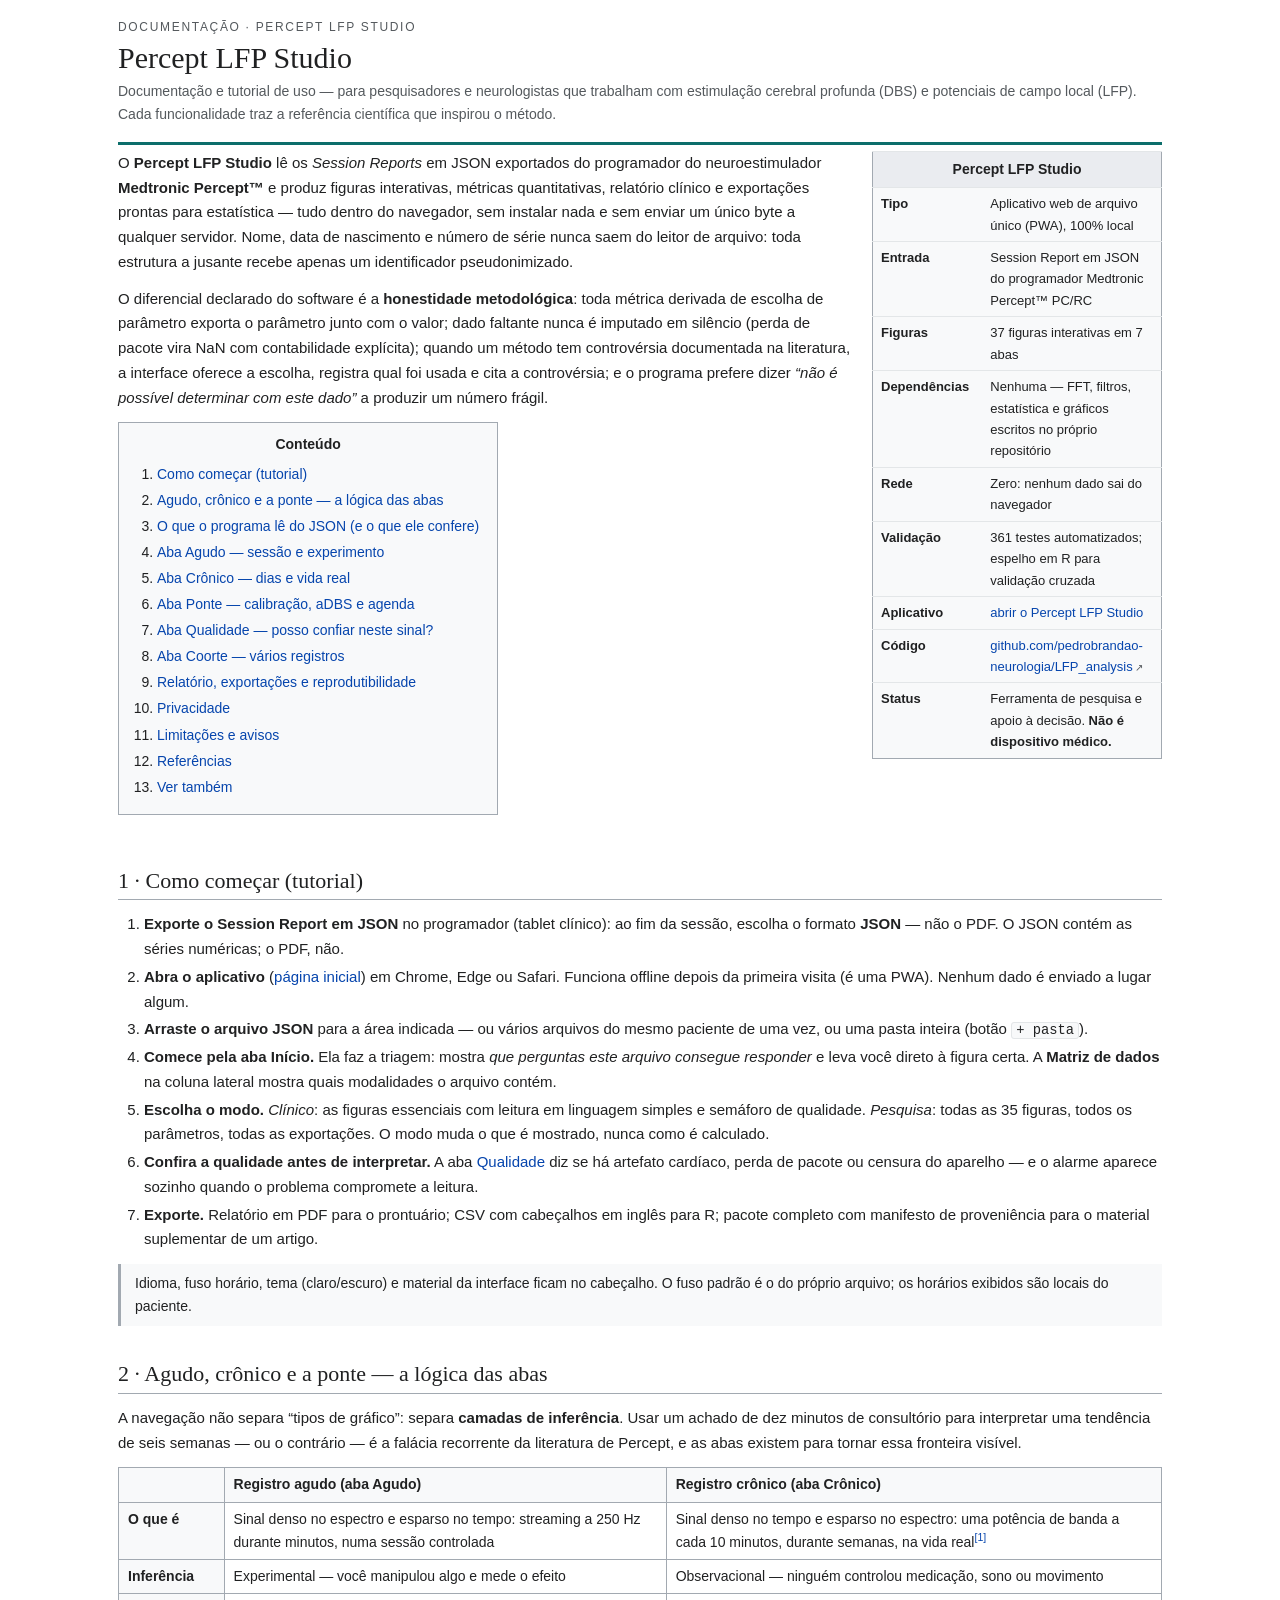
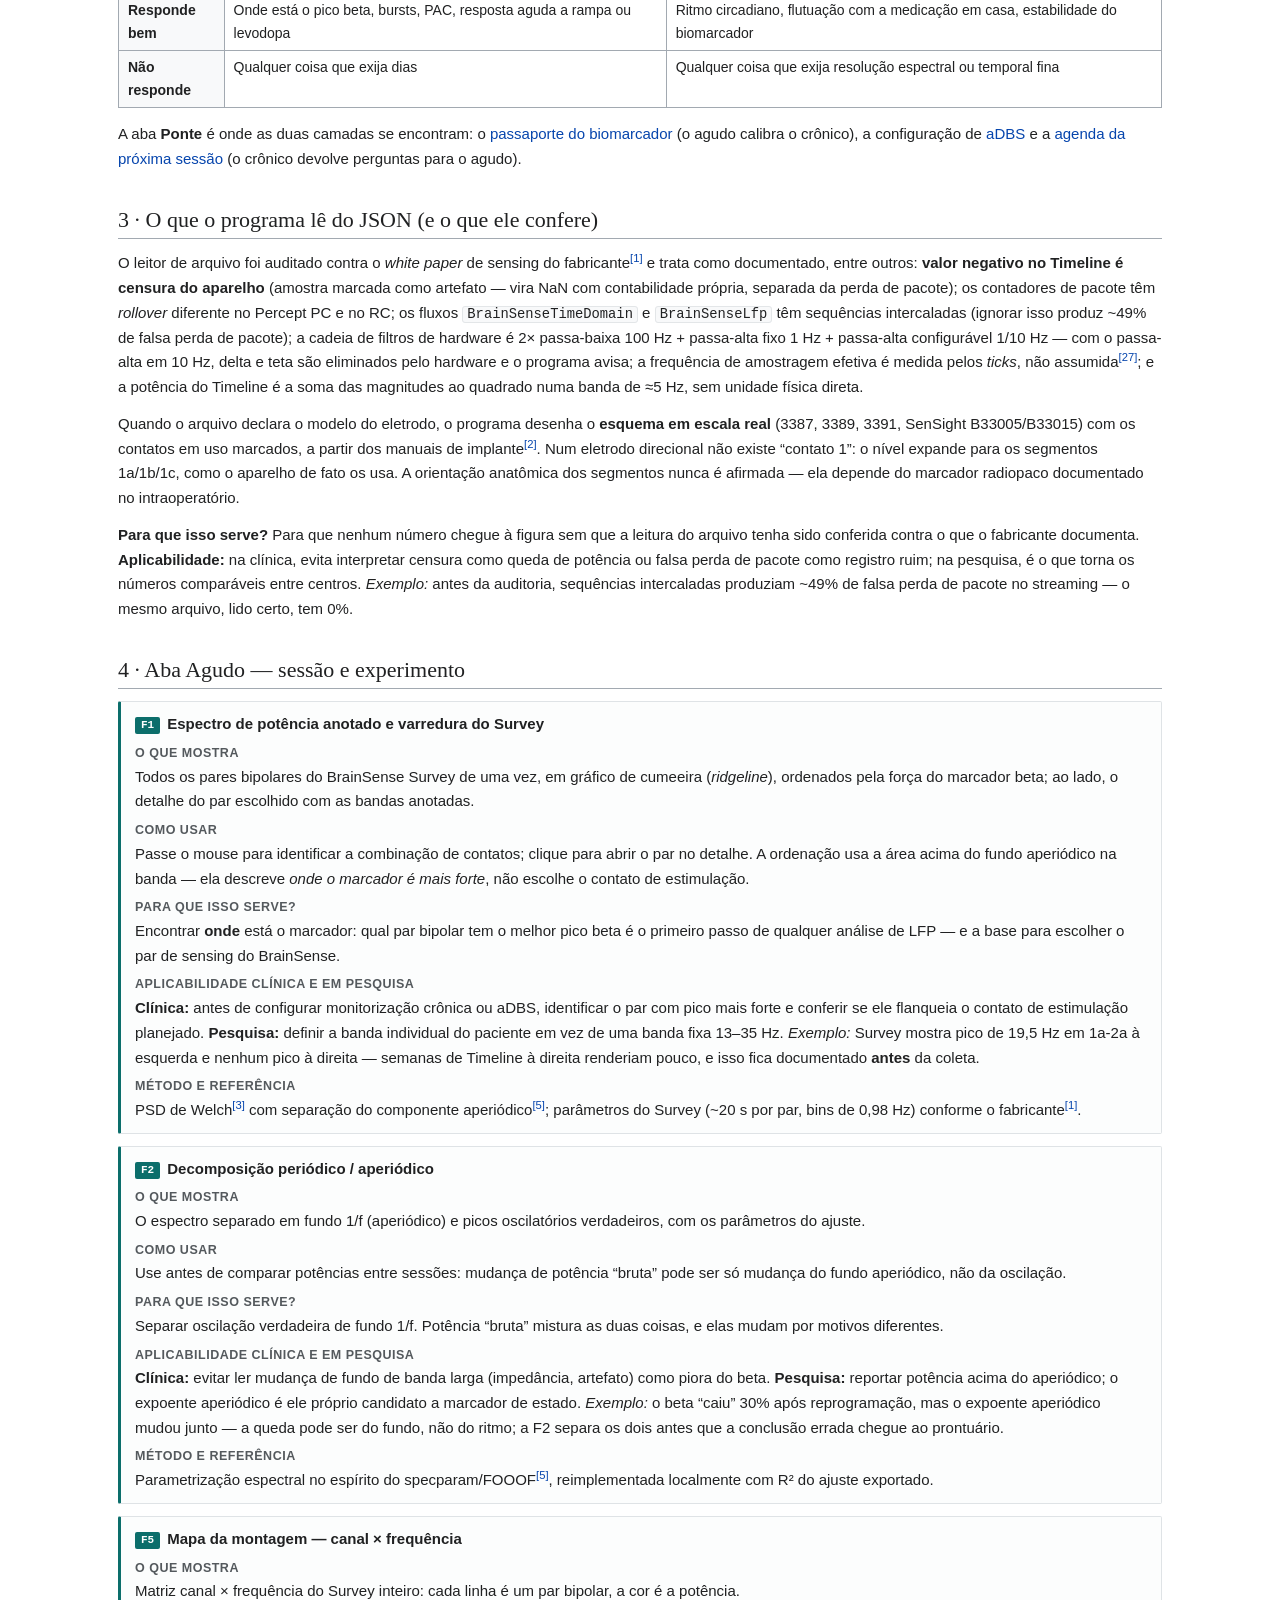
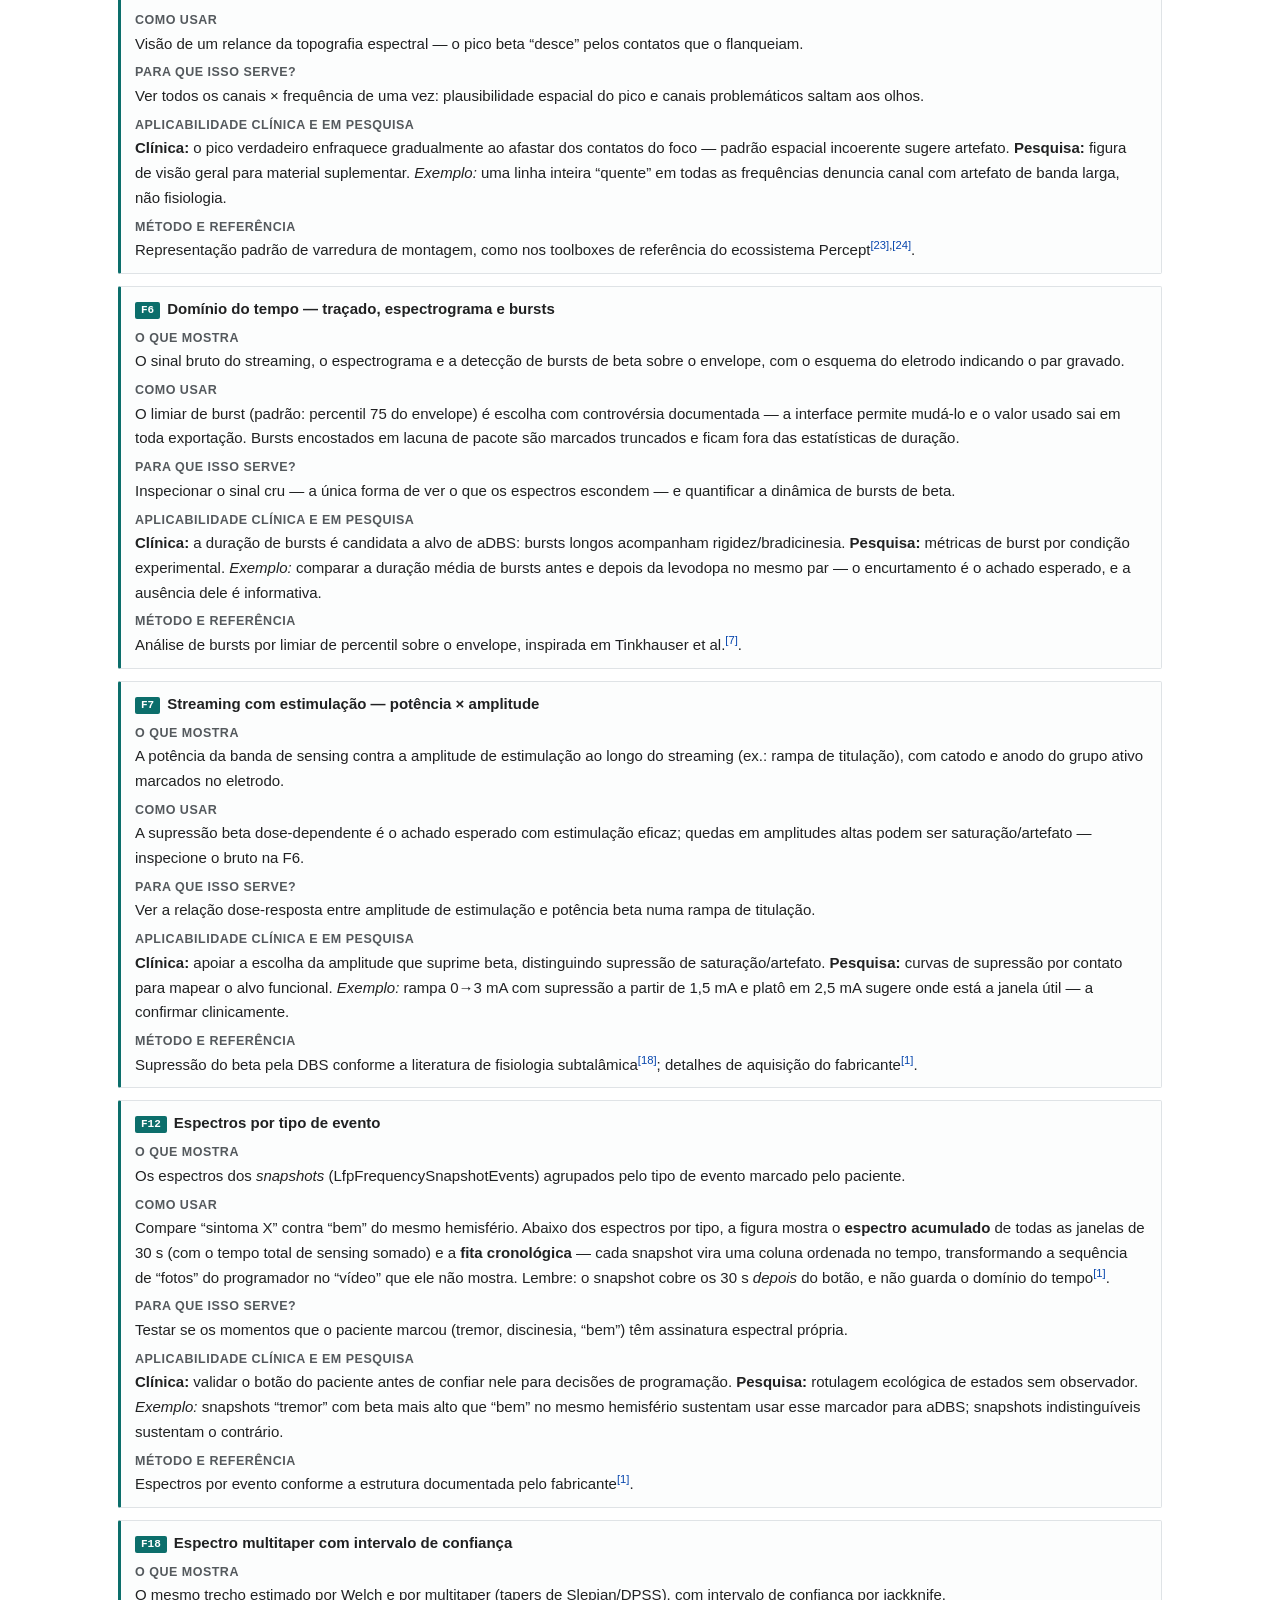
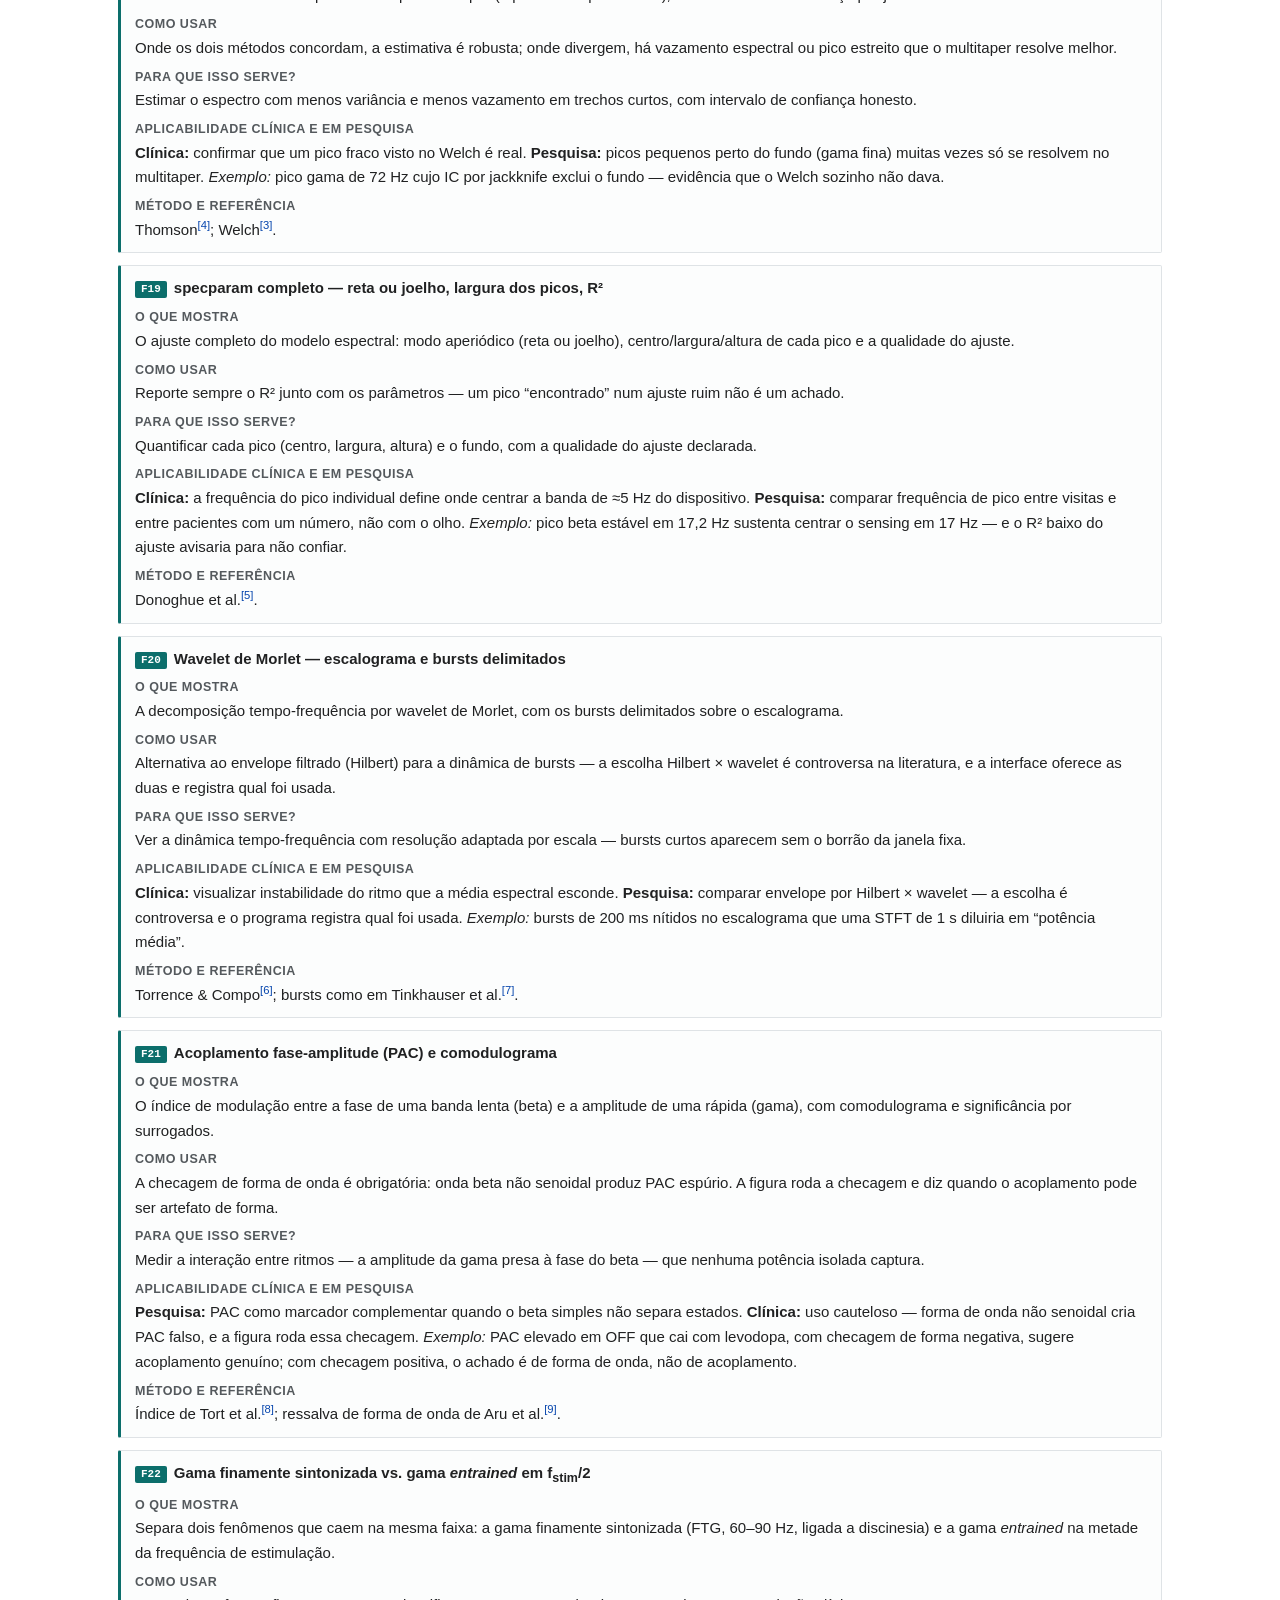
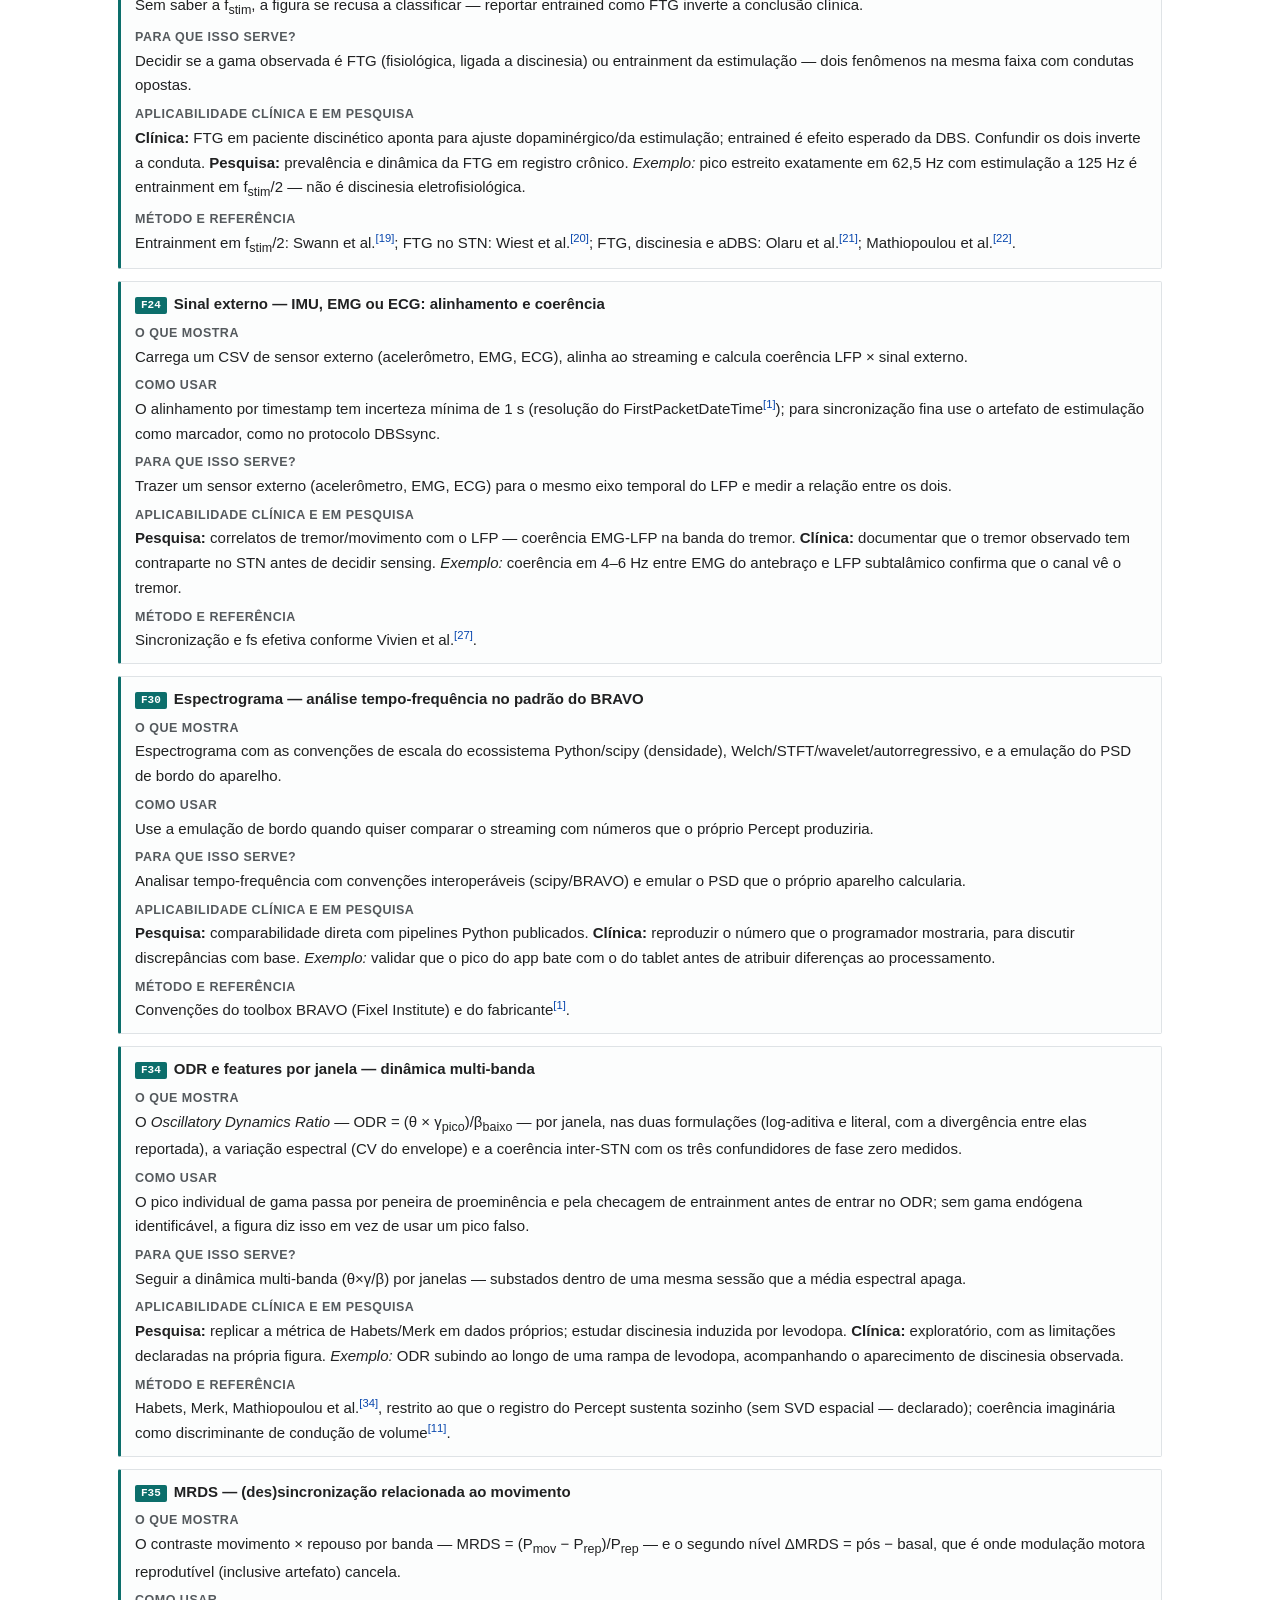
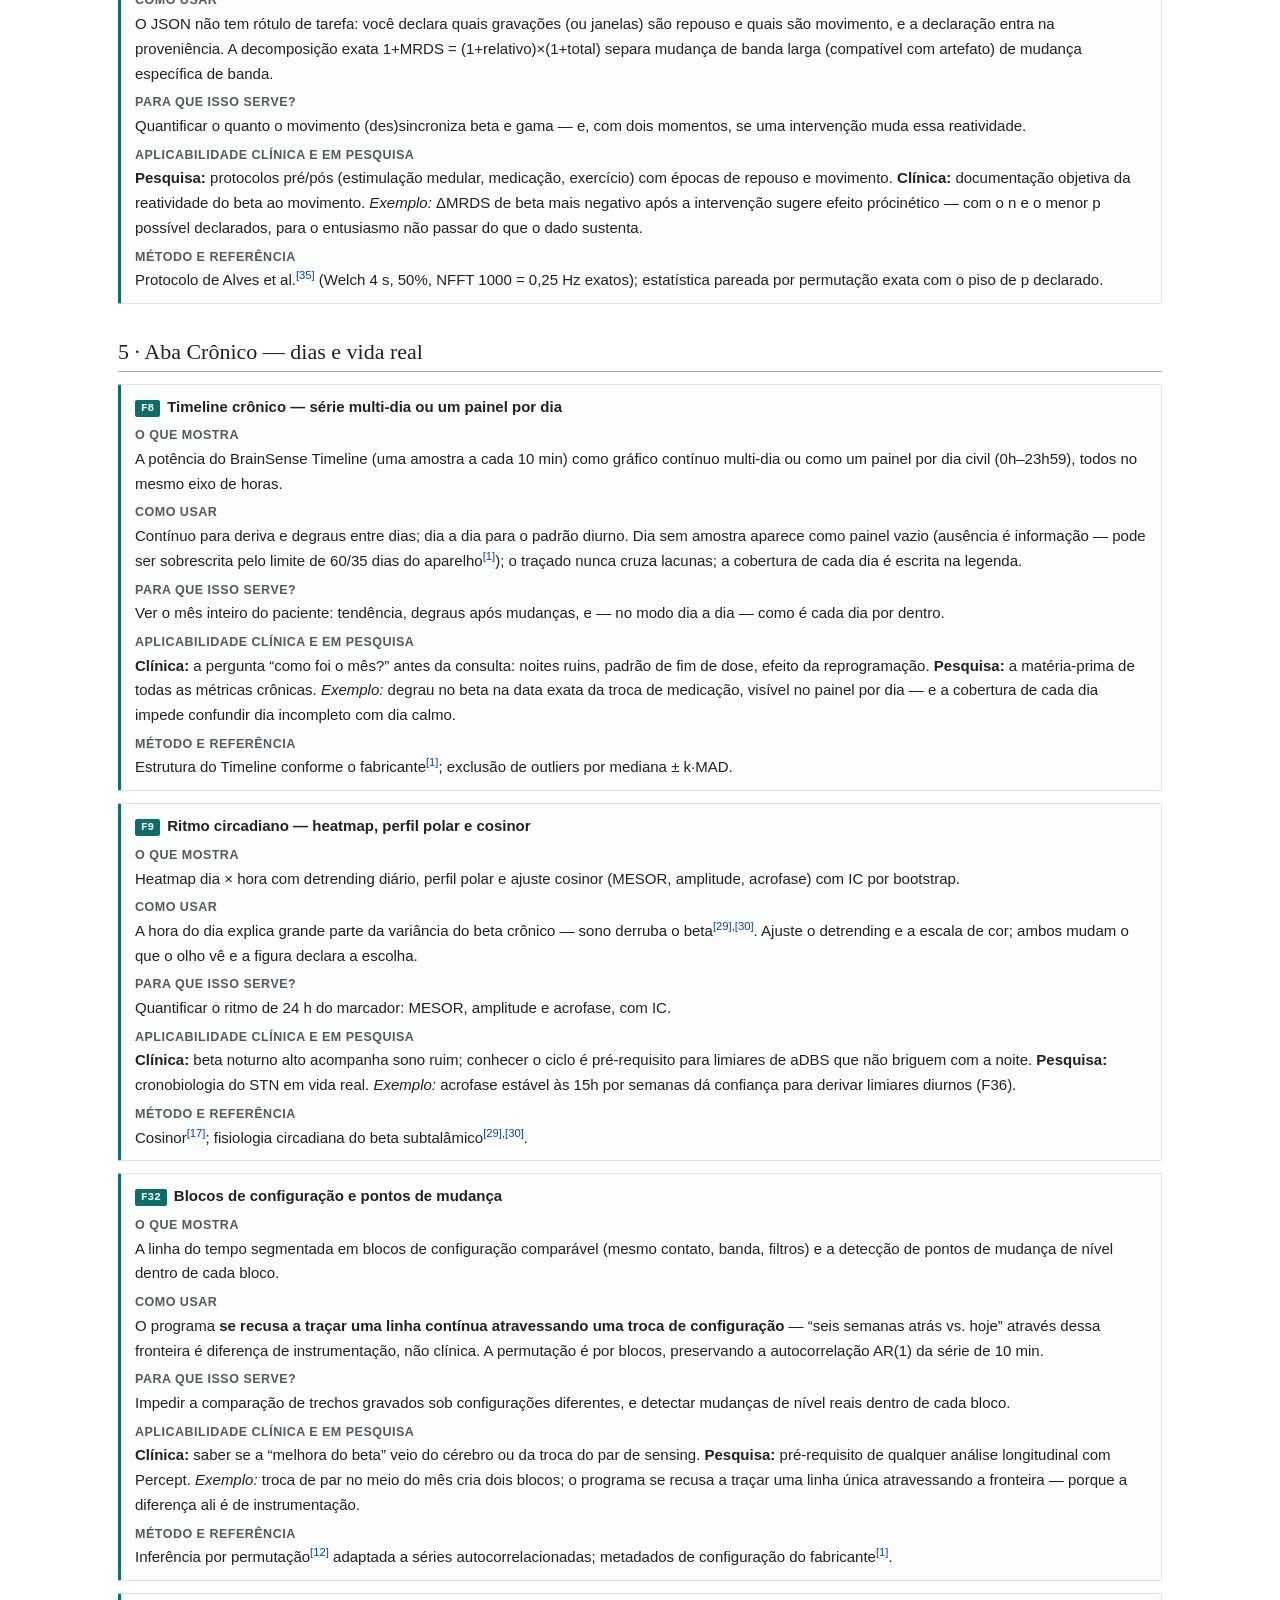
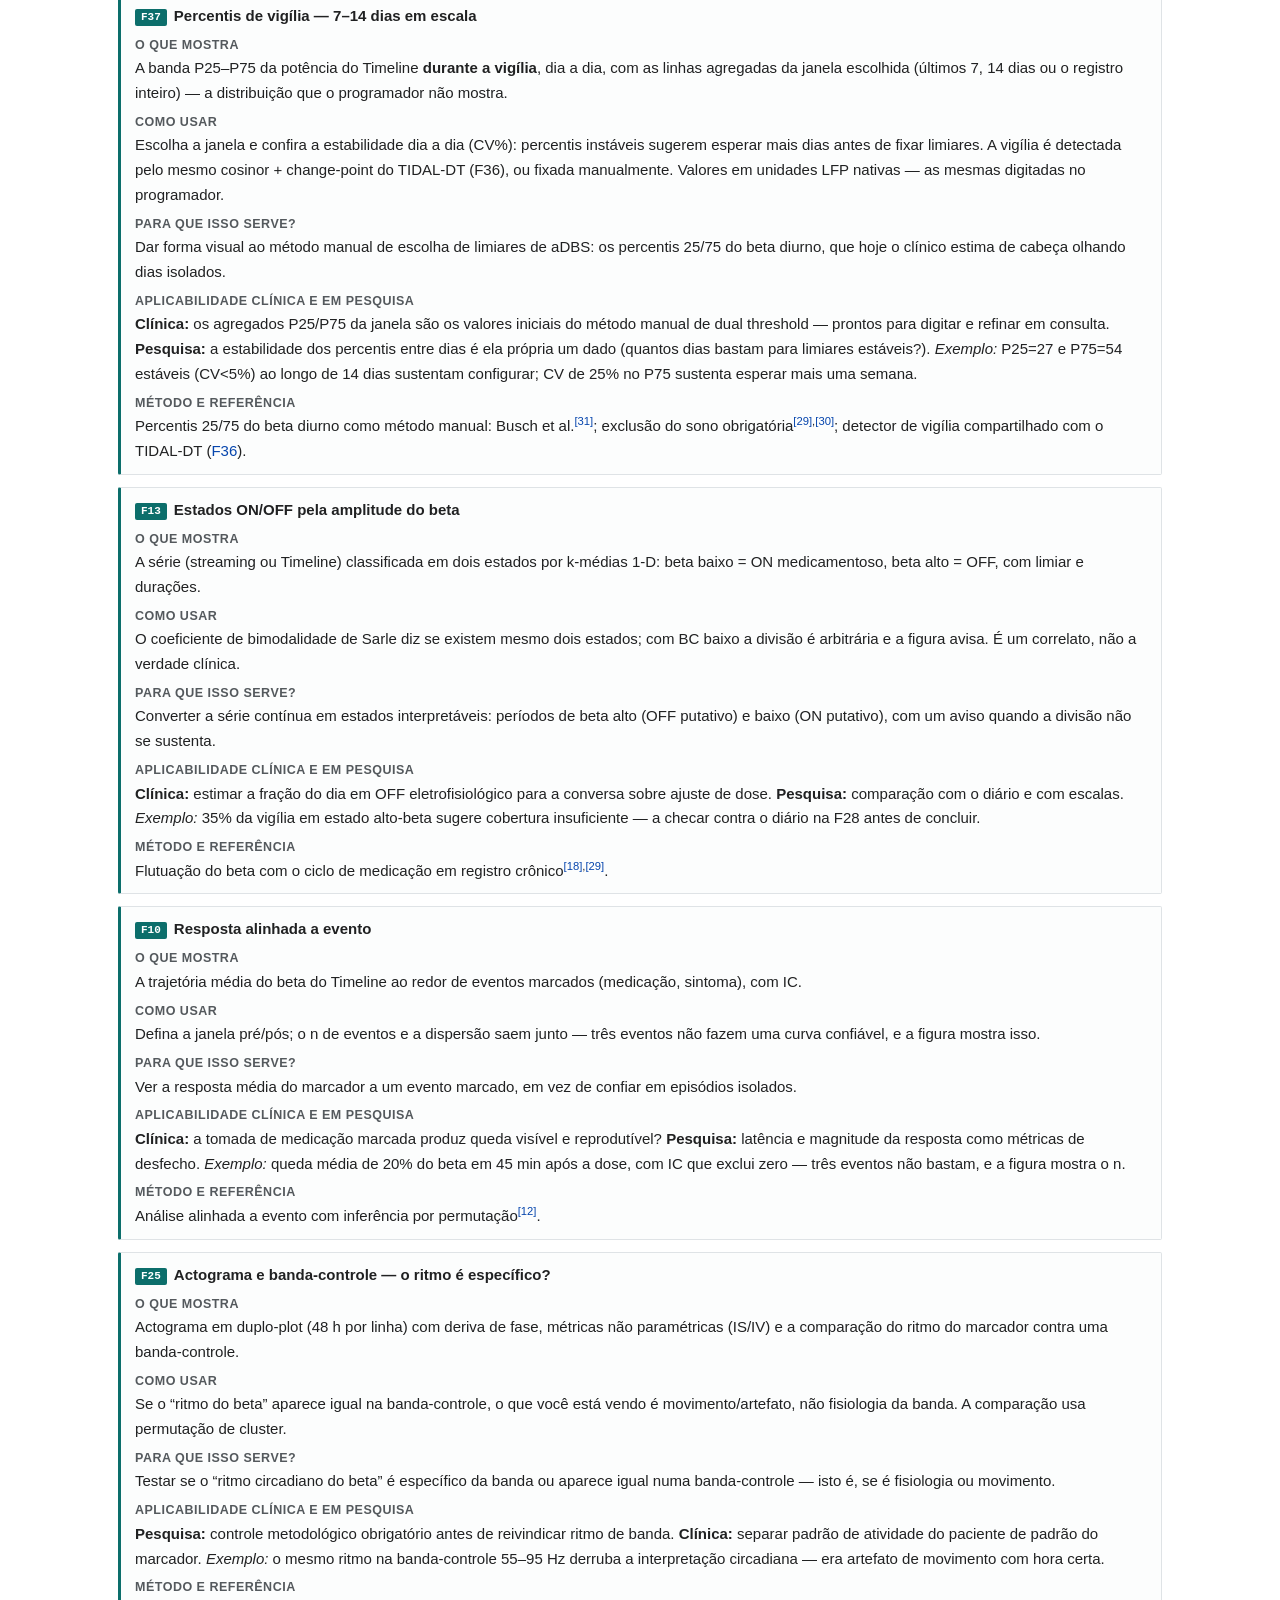
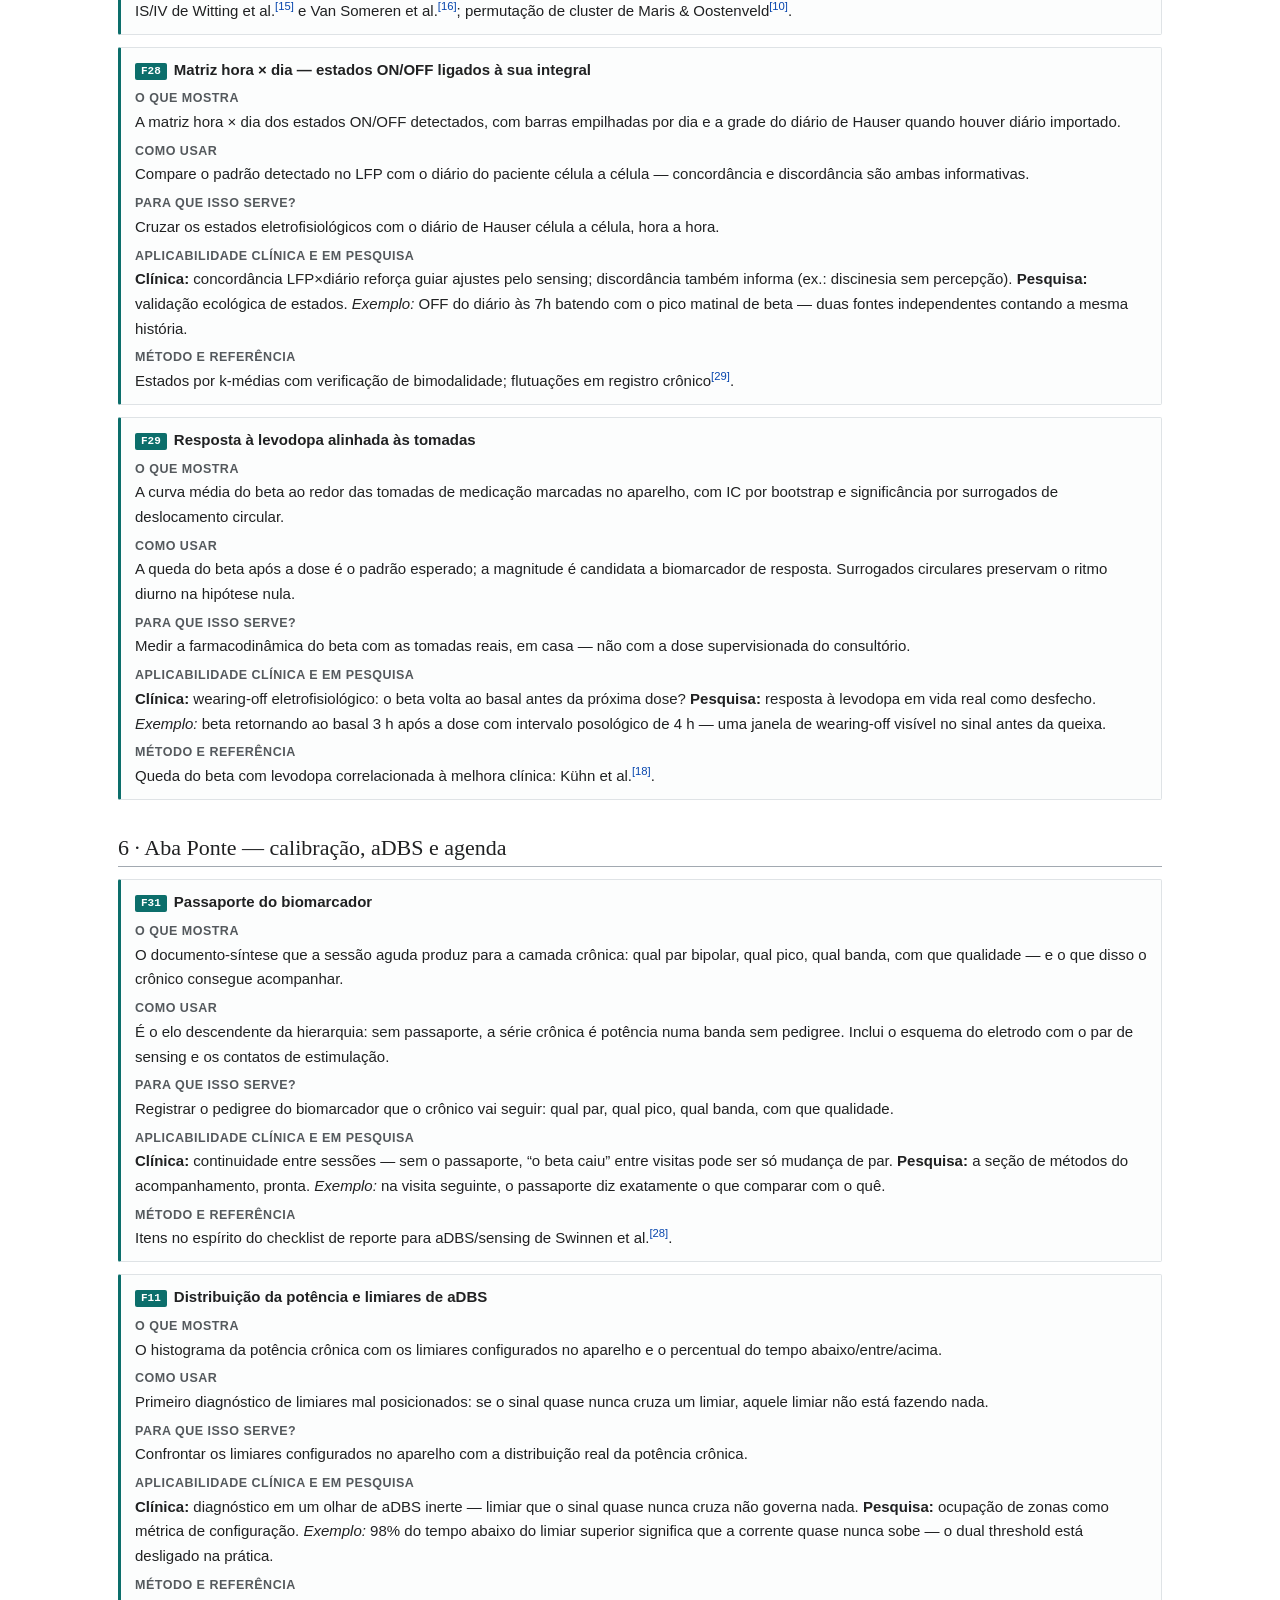
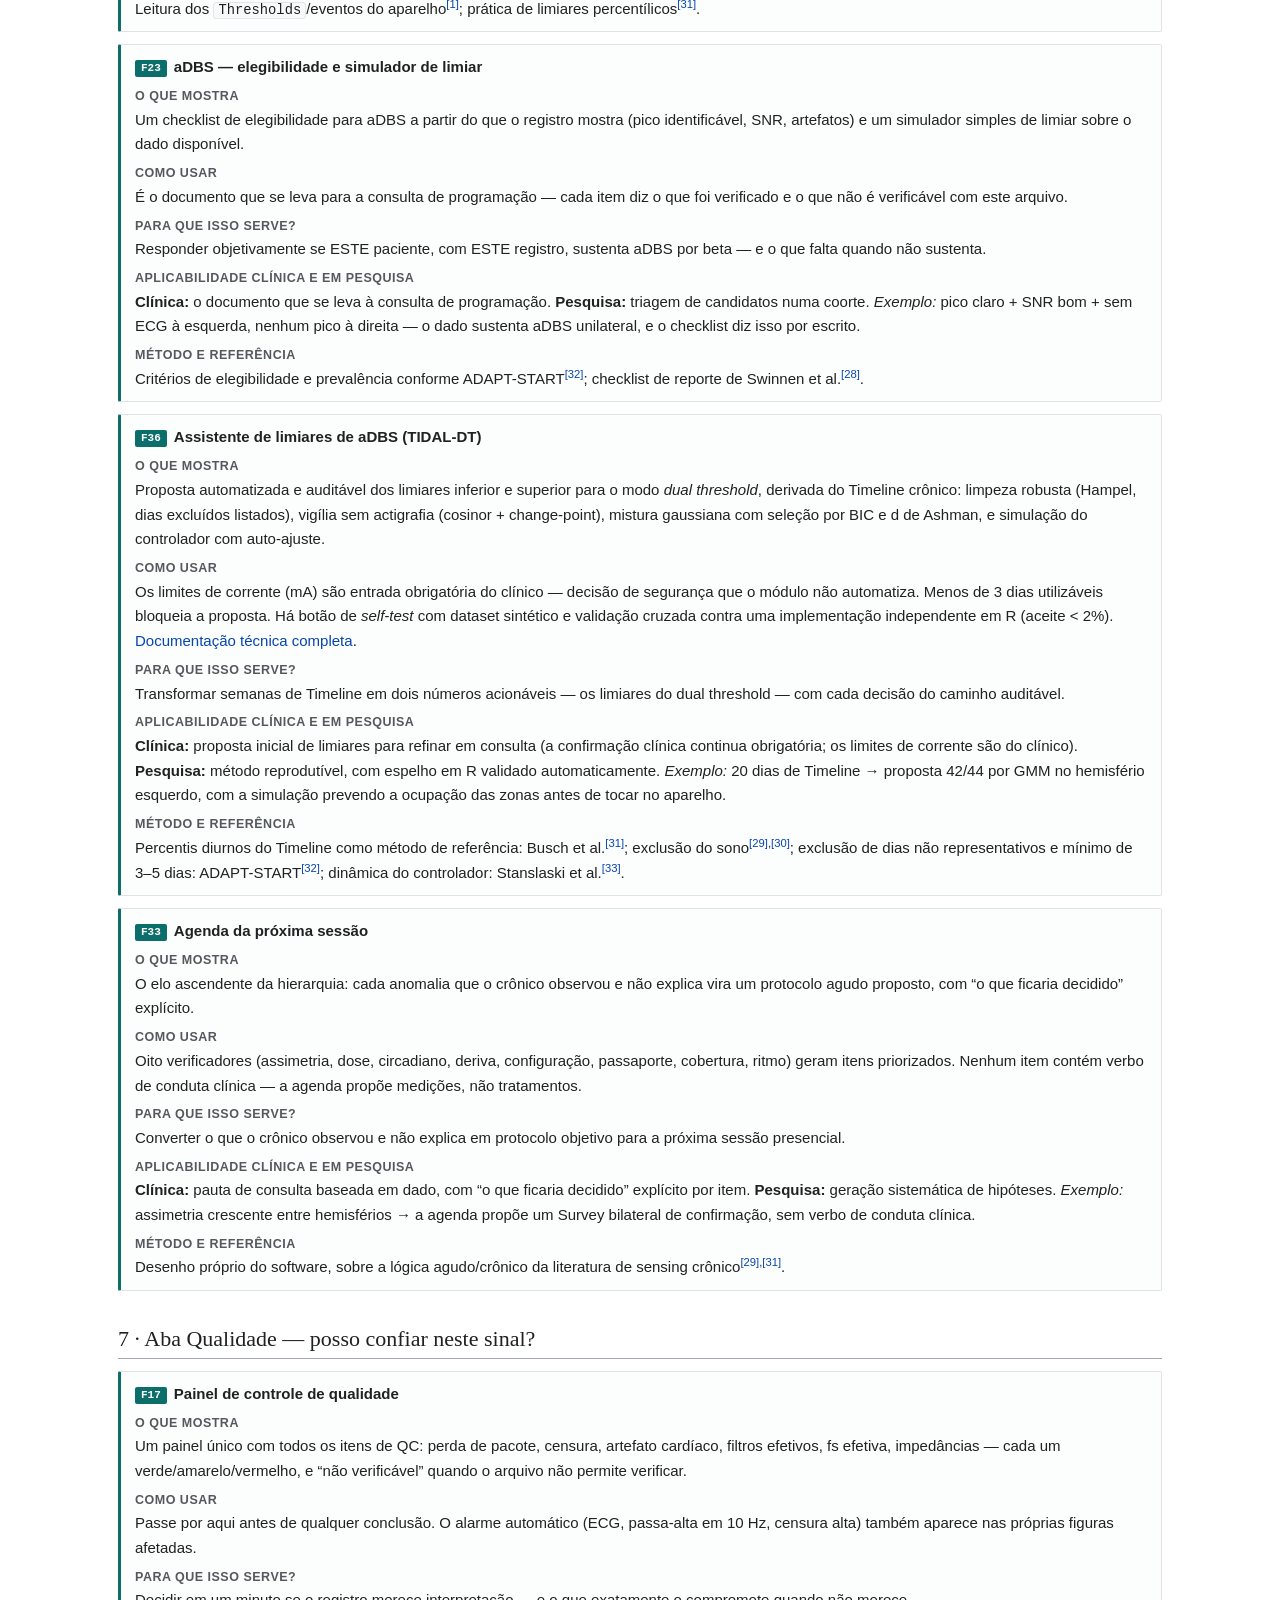
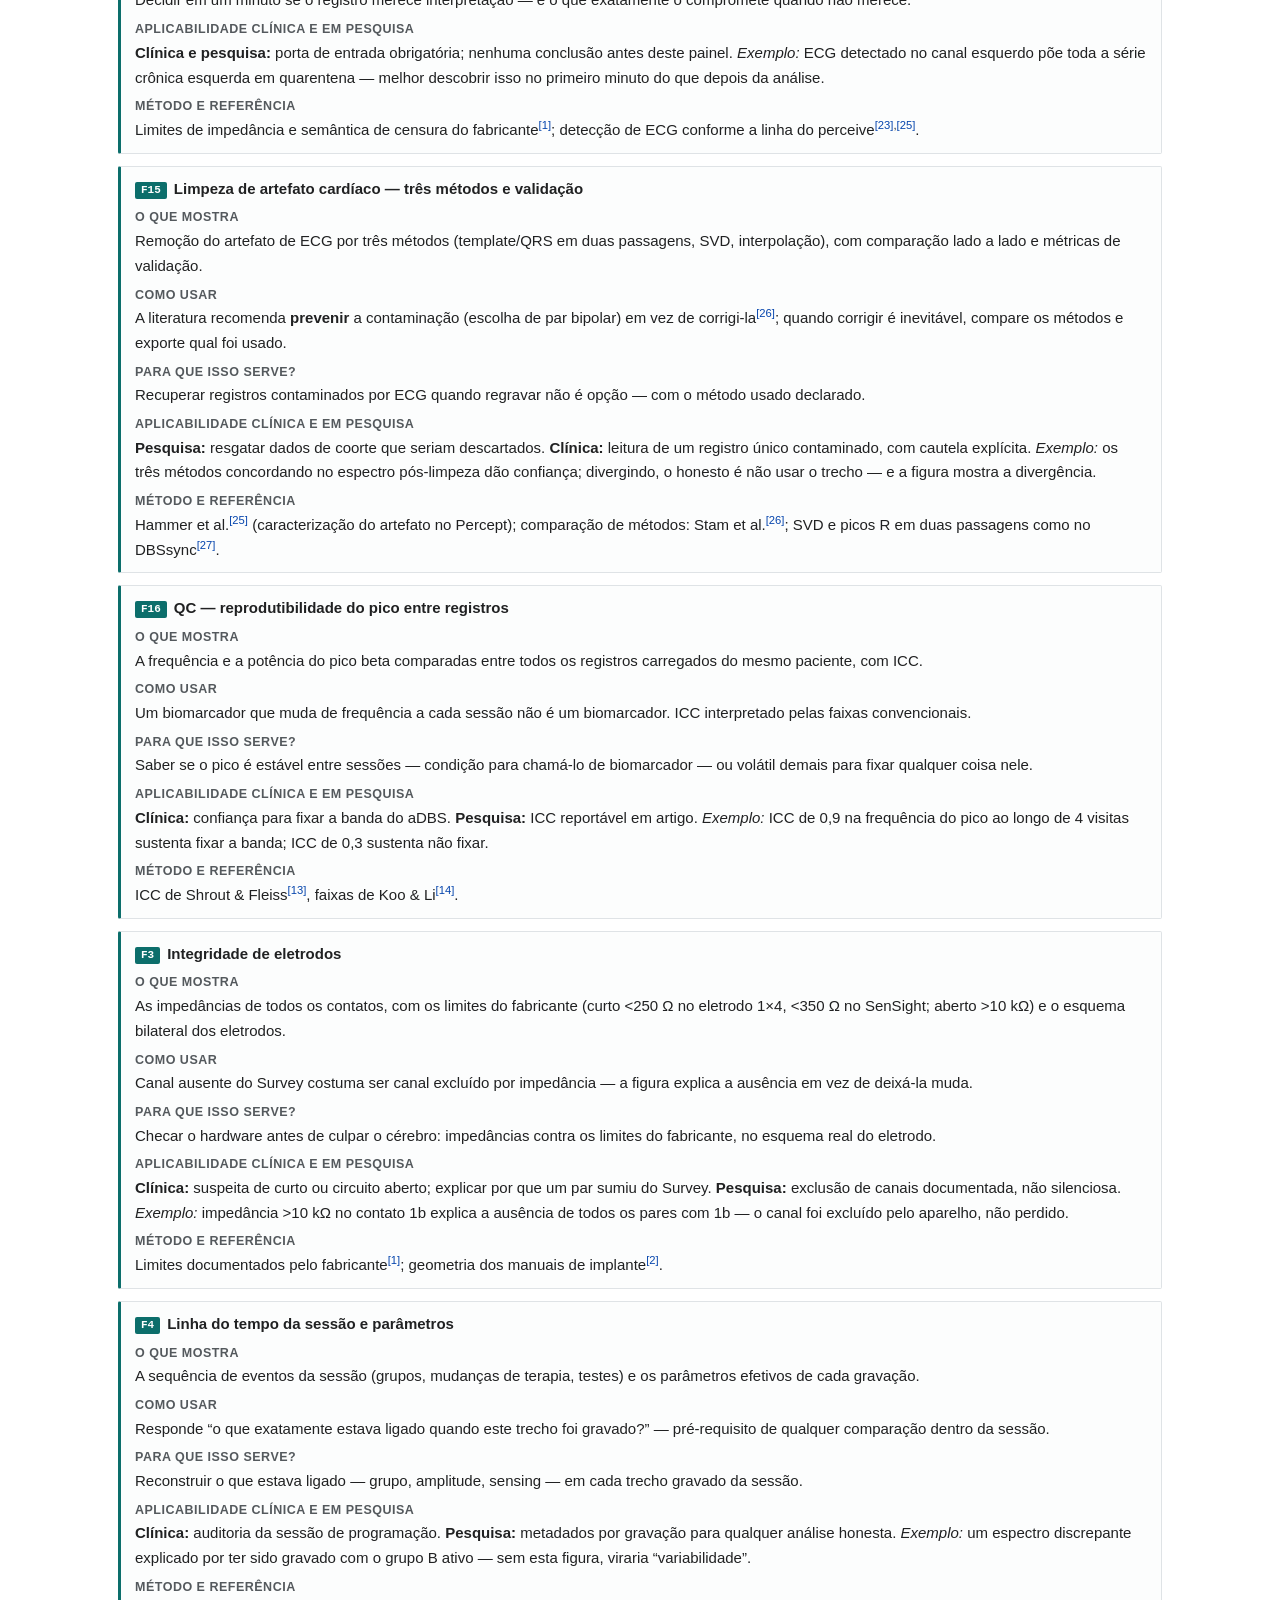
==== commit b43de040: "Sugestões clínicas (Rubens Cury): F37 percentis de vigília, vídeo dos snapshots na F12, F38 Survey l" ====
--- a/wiki/index.html
+++ b/wiki/index.html
@@ -73,10 +73,10 @@
   <tr><td class="cap" colspan="2">Percept LFP Studio</td></tr>
   <tr><th>Tipo</th><td>Aplicativo web de arquivo único (PWA), 100% local</td></tr>
   <tr><th>Entrada</th><td>Session Report em JSON do programador Medtronic Percept™ PC/RC</td></tr>
-  <tr><th>Figuras</th><td>35 figuras interativas em 7 abas</td></tr>
+  <tr><th>Figuras</th><td>37 figuras interativas em 7 abas</td></tr>
   <tr><th>Dependências</th><td>Nenhuma — FFT, filtros, estatística e gráficos escritos no próprio repositório</td></tr>
   <tr><th>Rede</th><td>Zero: nenhum dado sai do navegador</td></tr>
-  <tr><th>Validação</th><td>349 testes automatizados; espelho em R para validação cruzada</td></tr>
+  <tr><th>Validação</th><td>361 testes automatizados; espelho em R para validação cruzada</td></tr>
   <tr><th>Aplicativo</th><td><a href="../">abrir o Percept LFP Studio</a></td></tr>
   <tr><th>Código</th><td><a class="ext" href="https://github.com/pedrobrandao-neurologia/LFP_analysis">github.com/pedrobrandao-neurologia/LFP_analysis</a></td></tr>
   <tr><th>Status</th><td>Ferramenta de pesquisa e apoio à decisão. <b>Não é dispositivo médico.</b></td></tr>
@@ -195,7 +195,7 @@
 <h4><span class="fid">F12</span>Espectros por tipo de evento</h4>
 <dl>
 <dt>O que mostra</dt><dd>Os espectros dos <i>snapshots</i> (LfpFrequencySnapshotEvents) agrupados pelo tipo de evento marcado pelo paciente.</dd>
-<dt>Como usar</dt><dd>Compare “sintoma X” contra “bem” do mesmo hemisfério. Lembre: o snapshot cobre os 30 s <i>depois</i> do botão, e não guarda o domínio do tempo<sup class="ref"><a href="#r1">[1]</a></sup>.</dd>
+<dt>Como usar</dt><dd>Compare “sintoma X” contra “bem” do mesmo hemisfério. Abaixo dos espectros por tipo, a figura mostra o <b>espectro acumulado</b> de todas as janelas de 30 s (com o tempo total de sensing somado) e a <b>fita cronológica</b> — cada snapshot vira uma coluna ordenada no tempo, transformando a sequência de “fotos” do programador no “vídeo” que ele não mostra. Lembre: o snapshot cobre os 30 s <i>depois</i> do botão, e não guarda o domínio do tempo<sup class="ref"><a href="#r1">[1]</a></sup>.</dd>
 <dt>Para que isso serve?</dt><dd>Testar se os momentos que o paciente marcou (tremor, discinesia, “bem”) têm assinatura espectral própria.</dd>
 <dt>Aplicabilidade clínica e em pesquisa</dt><dd><b>Clínica:</b> validar o botão do paciente antes de confiar nele para decisões de programação. <b>Pesquisa:</b> rotulagem ecológica de estados sem observador. <i>Exemplo:</i> snapshots “tremor” com beta mais alto que “bem” no mesmo hemisfério sustentam usar esse marcador para aDBS; snapshots indistinguíveis sustentam o contrário.</dd>
 <dt>Método e referência</dt><dd>Espectros por evento conforme a estrutura documentada pelo fabricante<sup class="ref"><a href="#r1">[1]</a></sup>.</dd>
@@ -336,6 +336,17 @@
 </dl>
 </div>
 
+<div class="figbox" id="f37">
+<h4><span class="fid">F37</span>Percentis de vigília — 7–14 dias em escala</h4>
+<dl>
+<dt>O que mostra</dt><dd>A banda P25–P75 da potência do Timeline <b>durante a vigília</b>, dia a dia, com as linhas agregadas da janela escolhida (últimos 7, 14 dias ou o registro inteiro) — a distribuição que o programador não mostra.</dd>
+<dt>Como usar</dt><dd>Escolha a janela e confira a estabilidade dia a dia (CV%): percentis instáveis sugerem esperar mais dias antes de fixar limiares. A vigília é detectada pelo mesmo cosinor + change-point do TIDAL-DT (F36), ou fixada manualmente. Valores em unidades LFP nativas — as mesmas digitadas no programador.</dd>
+<dt>Para que isso serve?</dt><dd>Dar forma visual ao método manual de escolha de limiares de aDBS: os percentis 25/75 do beta diurno, que hoje o clínico estima de cabeça olhando dias isolados.</dd>
+<dt>Aplicabilidade clínica e em pesquisa</dt><dd><b>Clínica:</b> os agregados P25/P75 da janela são os valores iniciais do método manual de dual threshold — prontos para digitar e refinar em consulta. <b>Pesquisa:</b> a estabilidade dos percentis entre dias é ela própria um dado (quantos dias bastam para limiares estáveis?). <i>Exemplo:</i> P25=27 e P75=54 estáveis (CV&lt;5%) ao longo de 14 dias sustentam configurar; CV de 25% no P75 sustenta esperar mais uma semana.</dd>
+<dt>Método e referência</dt><dd>Percentis 25/75 do beta diurno como método manual: Busch et&nbsp;al.<sup class="ref"><a href="#r31">[31]</a></sup>; exclusão do sono obrigatória<sup class="ref"><a href="#r29">[29]</a>,<a href="#r30">[30]</a></sup>; detector de vigília compartilhado com o TIDAL-DT (<a href="#f36">F36</a>).</dd>
+</dl>
+</div>
+
 <div class="figbox" id="f13">
 <h4><span class="fid">F13</span>Estados ON/OFF pela amplitude do beta</h4>
 <dl>
@@ -515,6 +526,17 @@
 <dt>Para que isso serve?</dt><dd>Ver vários registros ou pacientes lado a lado, com as mesmas régua e métricas.</dd>
 <dt>Aplicabilidade clínica e em pesquisa</dt><dd><b>Pesquisa:</b> triagem de coorte e exportação para estatística em R. <b>Clínica:</b> visão do ambulatório — quem tem marcador utilizável, quem não tem. <i>Exemplo:</i> de 10 pacientes, identificar os 6 com pico beta bilateral elegíveis para um protocolo de aDBS.</dd>
 <dt>Método e referência</dt><dd>Comparabilidade condicionada aos blocos de configuração (ver <a href="#f32">F32</a>).</dd>
+</dl>
+</div>
+
+<div class="figbox" id="f38">
+<h4><span class="fid">F38</span>Survey longitudinal — o mesmo par através das sessões</h4>
+<dl>
+<dt>O que mostra</dt><dd>Os espectros do mesmo par bipolar em Surveys de sessões sucessivas, sobrepostos da mais antiga (clara) à mais recente (escura), e a trajetória da frequência e da magnitude do pico.</dd>
+<dt>Como usar</dt><dd>Carregue ≥2 Session Reports do mesmo paciente; escolha hemisfério e par. Se os arquivos misturarem pacientes diferentes, a figura avisa antes do gráfico. Magnitudes só se comparam sob a mesma configuração de sensing — confira os blocos na <a href="#f32">F32</a>.</dd>
+<dt>Para que isso serve?</dt><dd>Ver a evolução do espectro entre visitas — estabilidade do pico, deriva de magnitude, efeito de reprogramações — que nenhuma sessão isolada revela.</dd>
+<dt>Aplicabilidade clínica e em pesquisa</dt><dd><b>Clínica:</b> utilidade imediata limitada (a decisão do dia usa o Survey do dia); serve como pano de fundo da consulta. <b>Pesquisa:</b> é onde a figura rende — estabilidade do biomarcador ao longo de meses, deriva pós-implante, resposta espectral a mudanças de terapia. <i>Exemplo:</i> pico em 17–18 Hz em quatro visitas ao longo de um ano (dispersão 1 Hz) documenta a frequência como traço do paciente — dado de artigo, confirmável por ICC na <a href="#f16">F16</a>.</dd>
+<dt>Método e referência</dt><dd>Parâmetros do Survey (~20 s por par, bins de 0,98 Hz) do fabricante<sup class="ref"><a href="#r1">[1]</a></sup>; o veredito formal de reprodutibilidade usa ICC<sup class="ref"><a href="#r13">[13]</a>,<a href="#r14">[14]</a></sup> na <a href="#f16">F16</a>.</dd>
 </dl>
 </div>
 
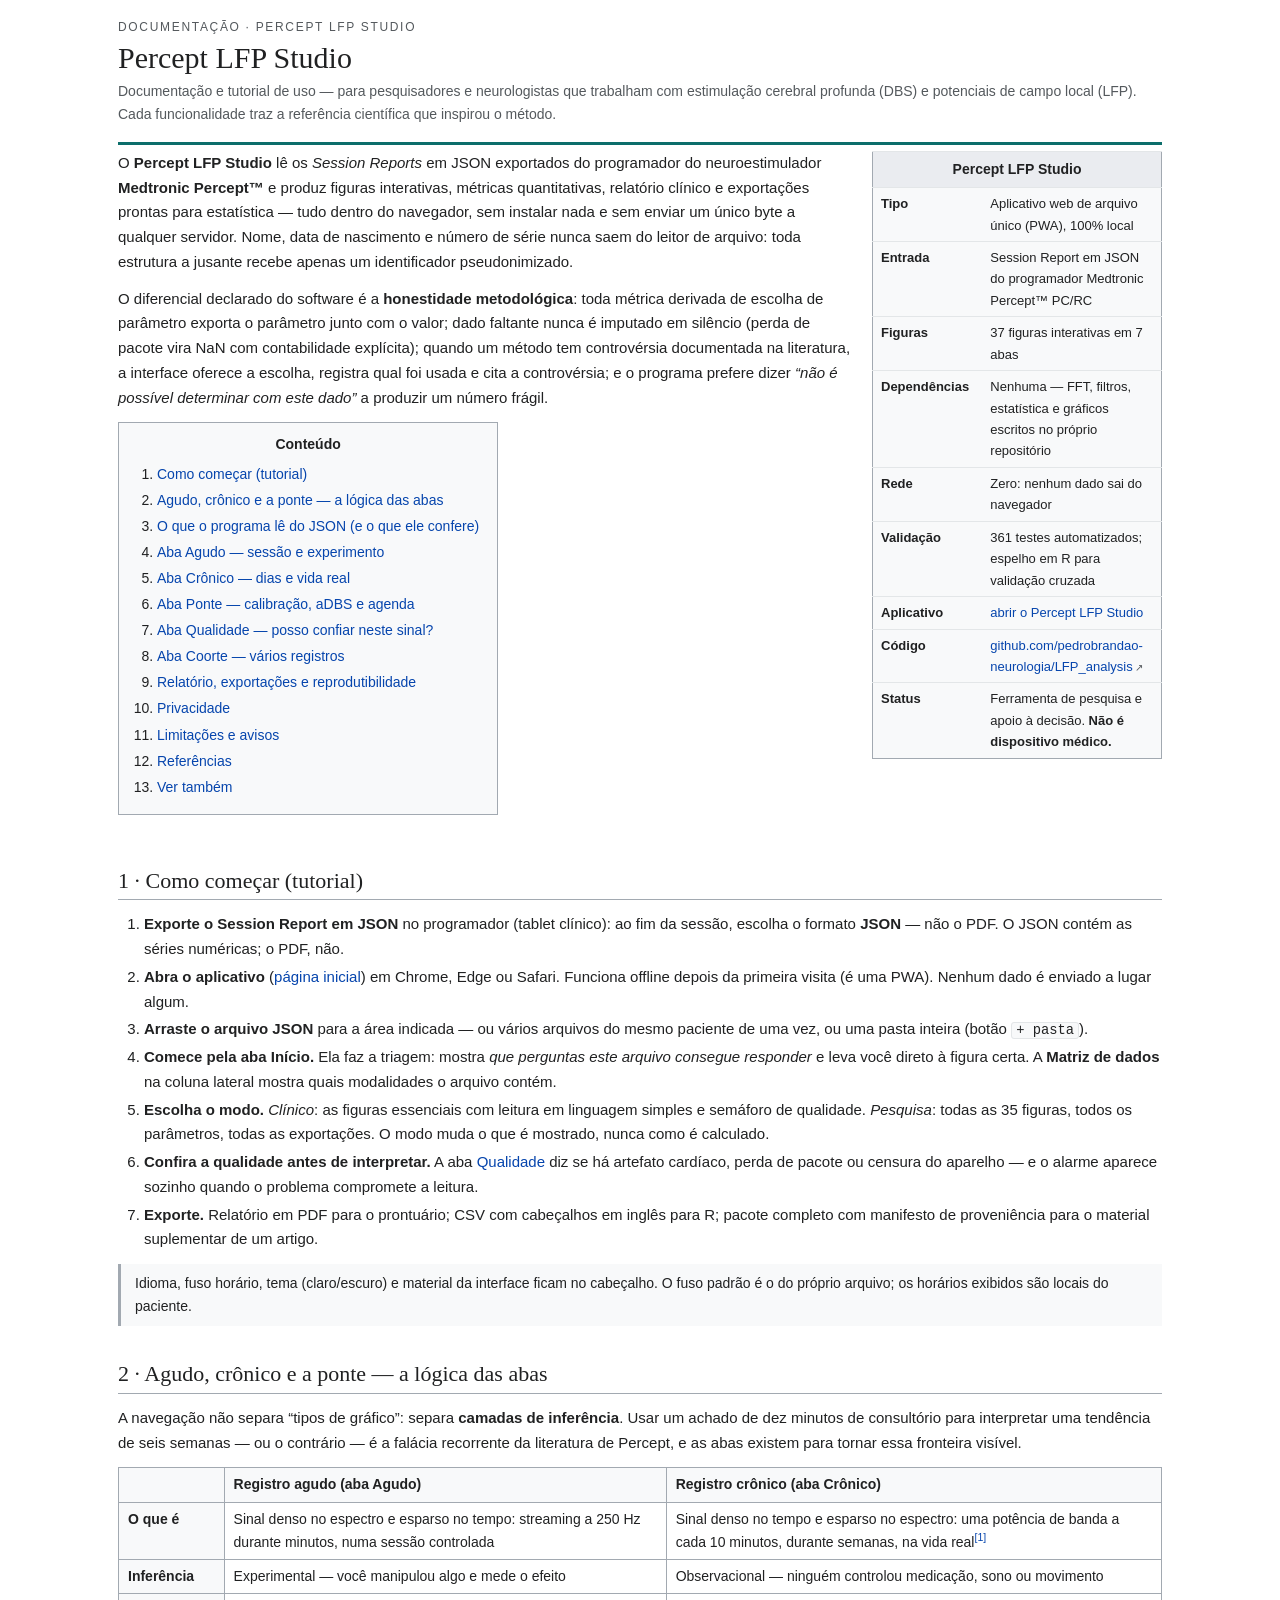
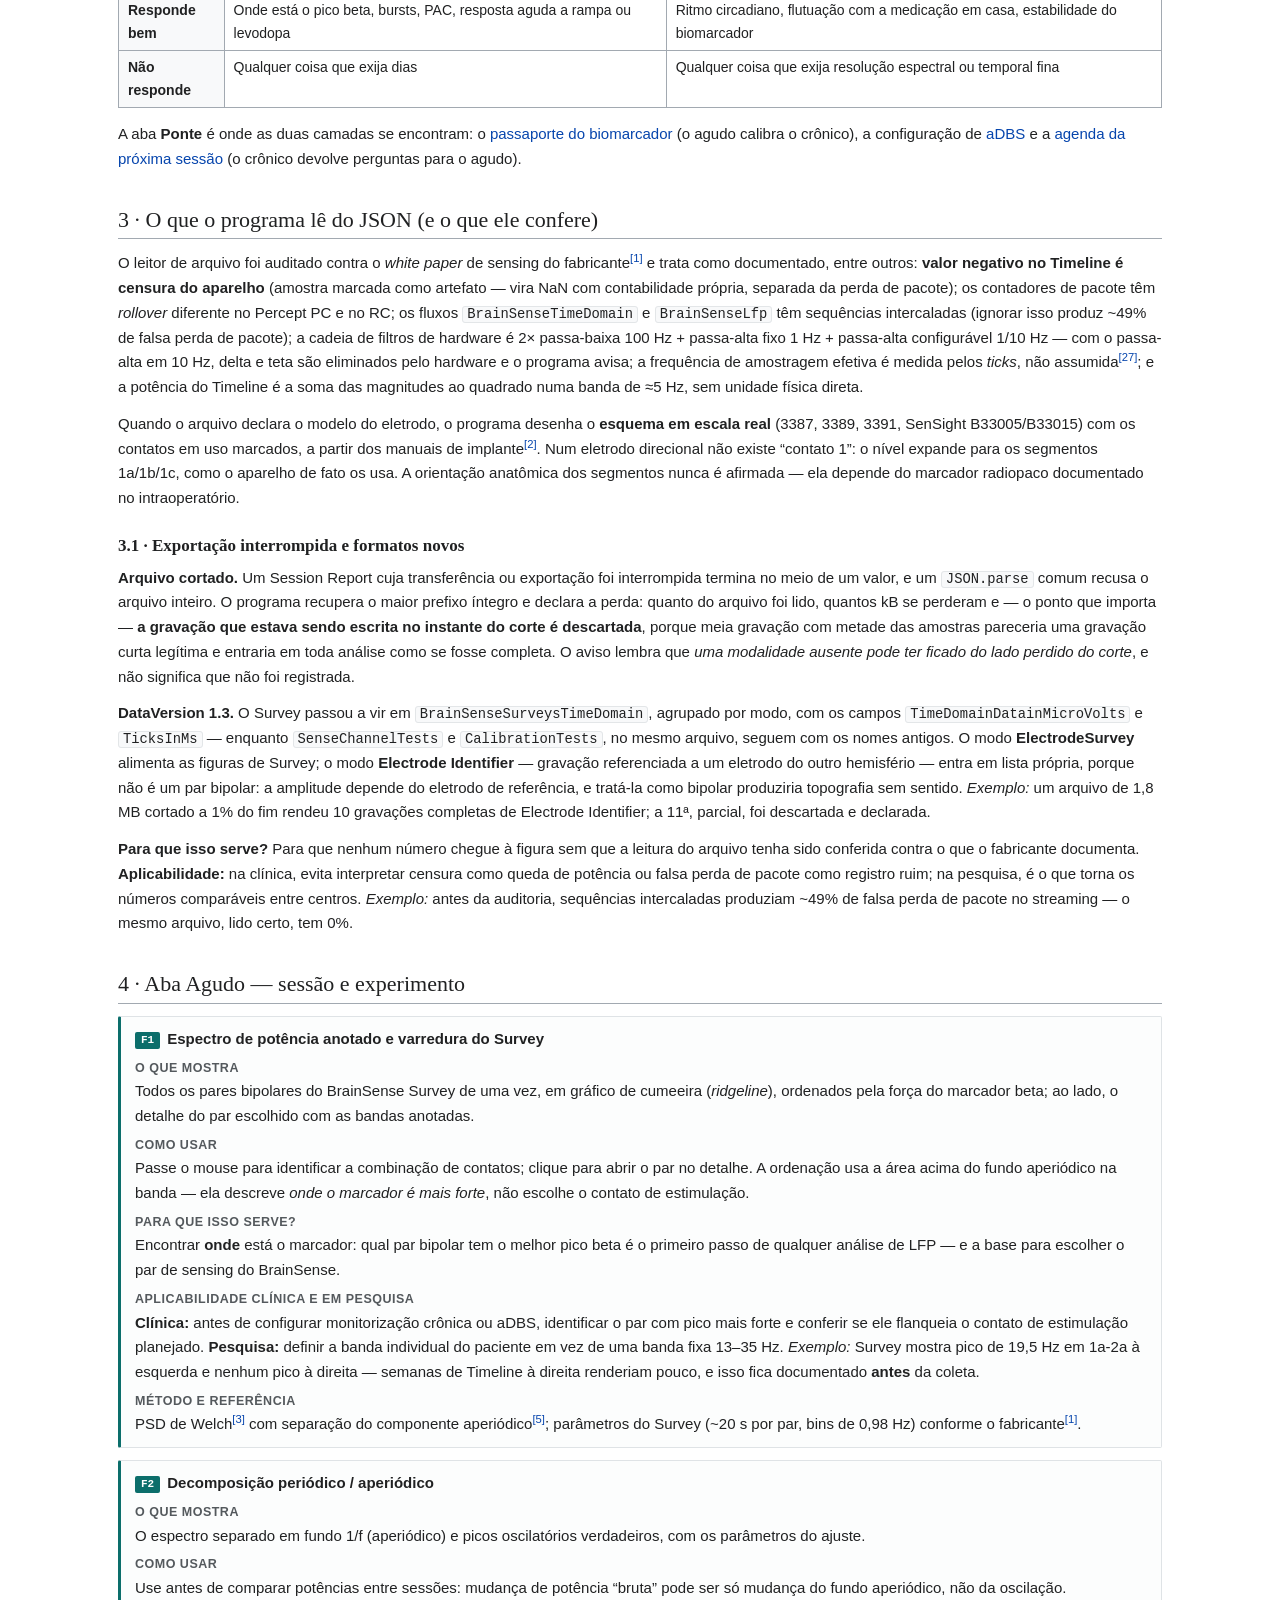
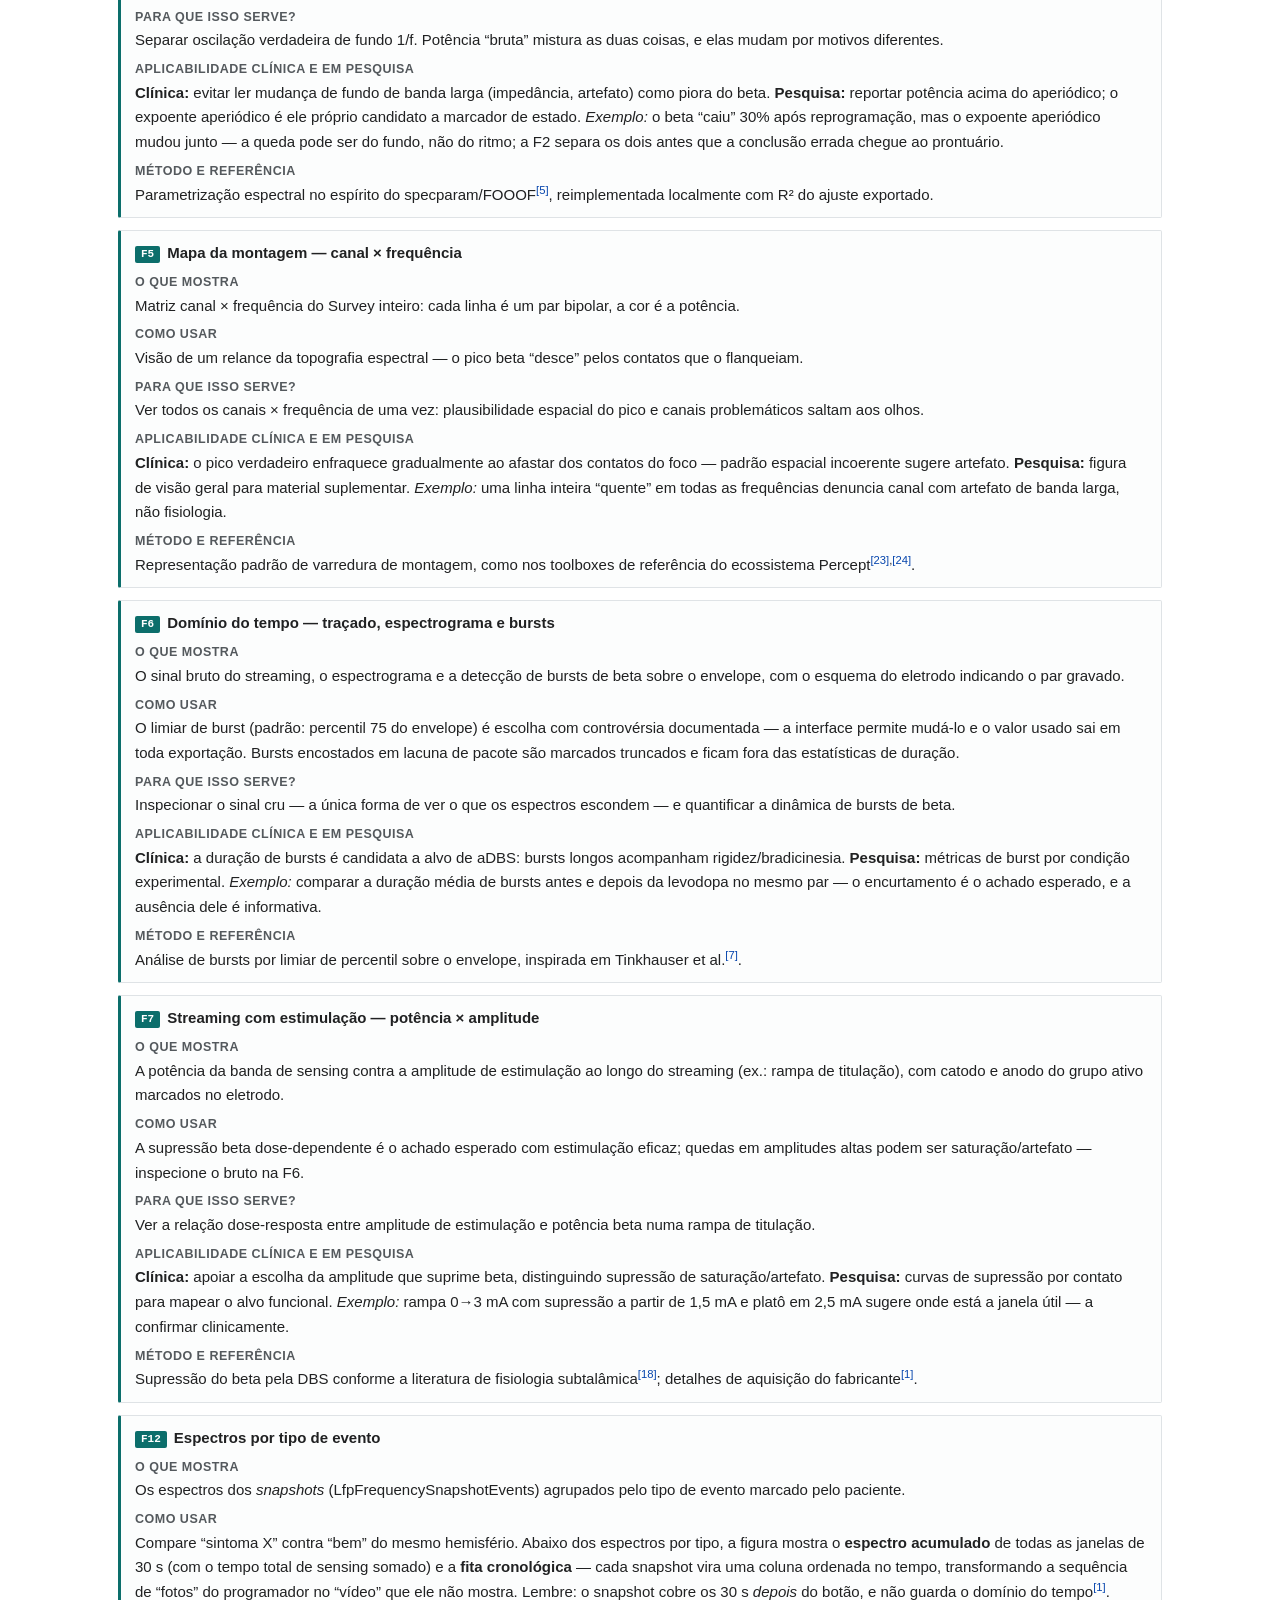
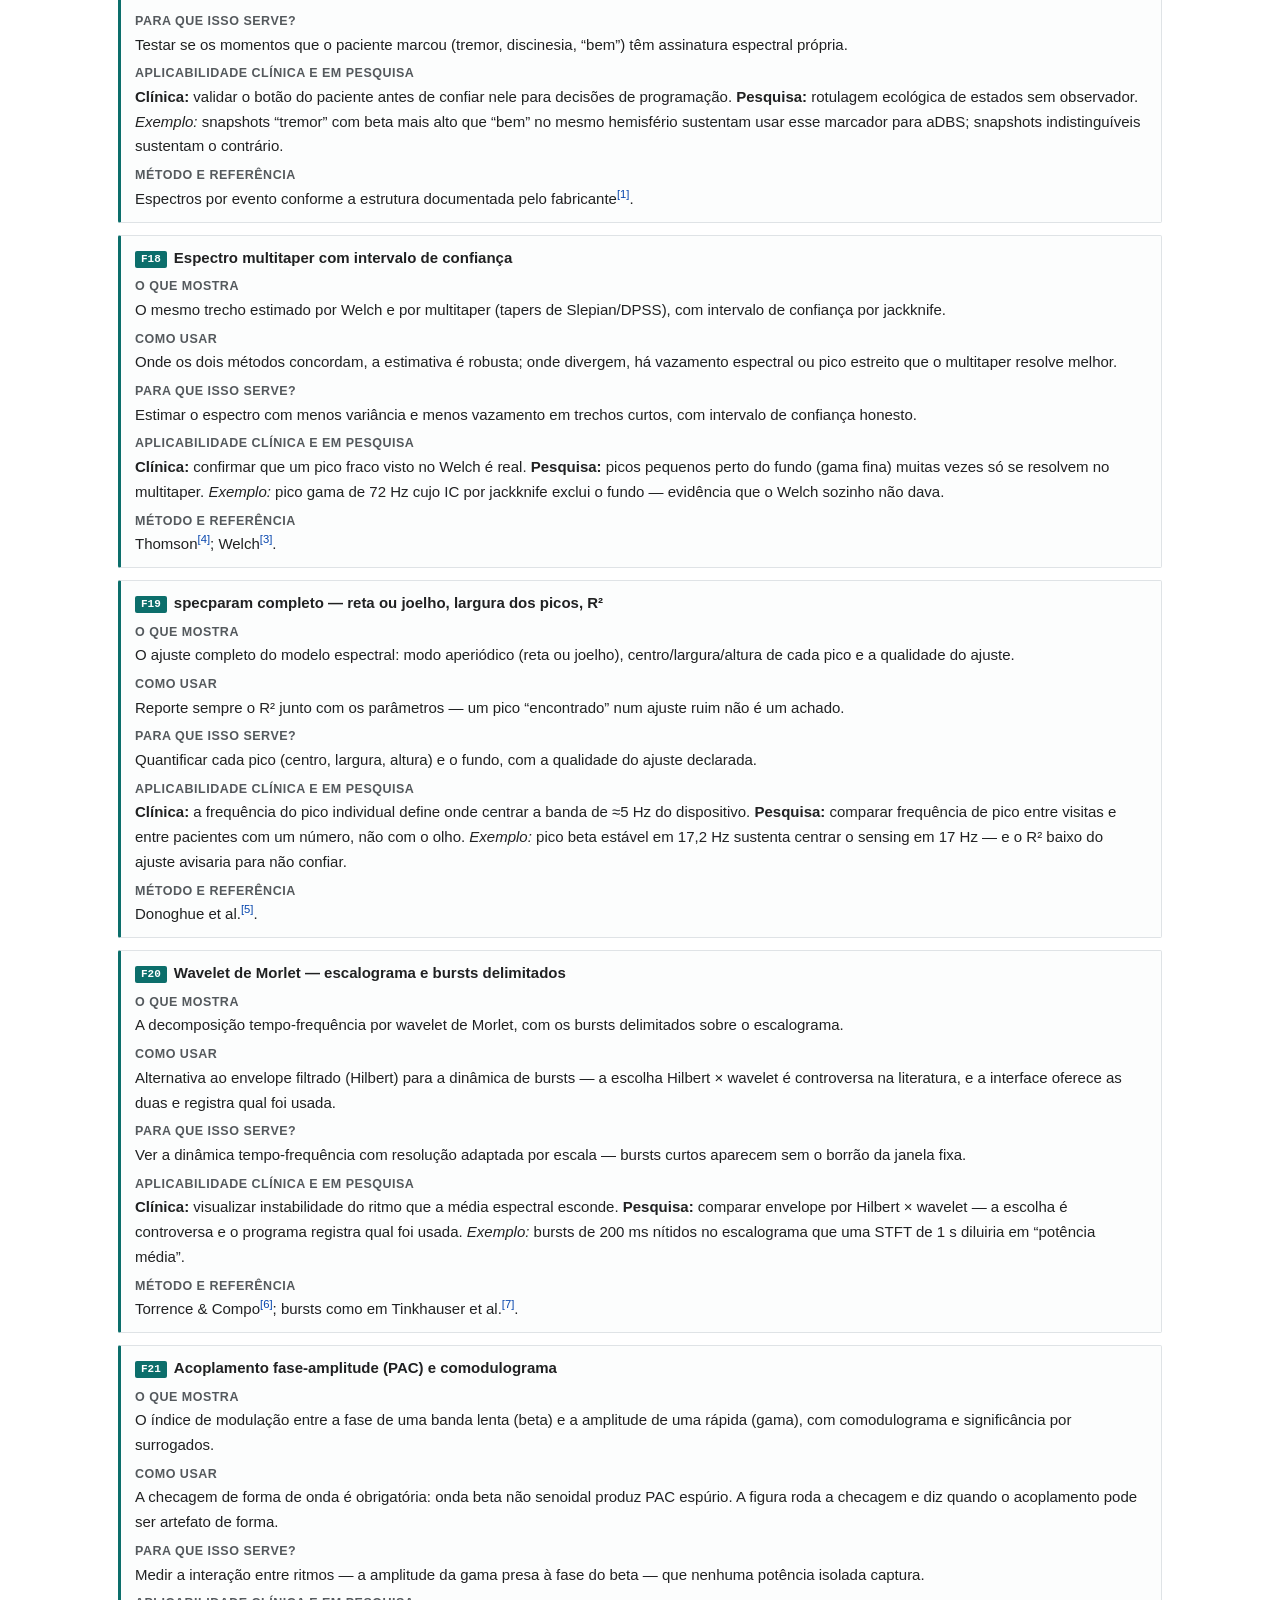
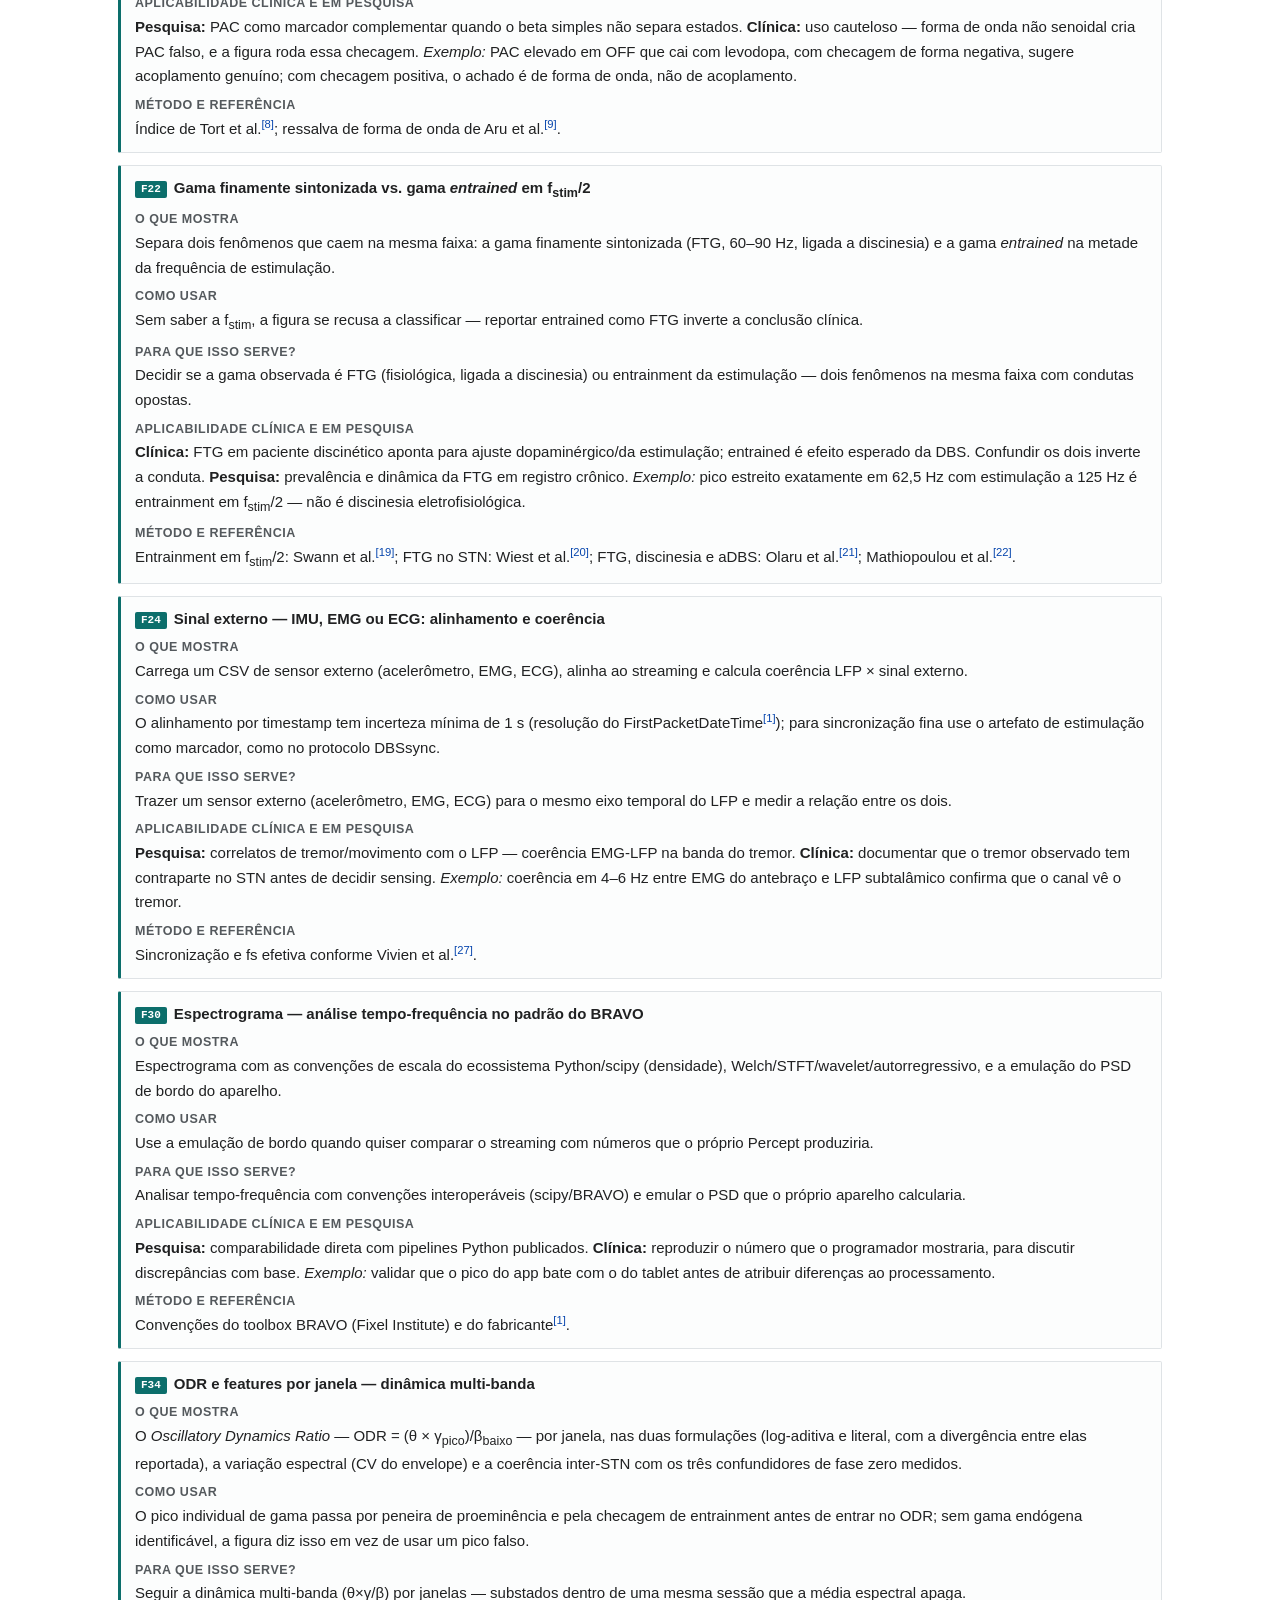
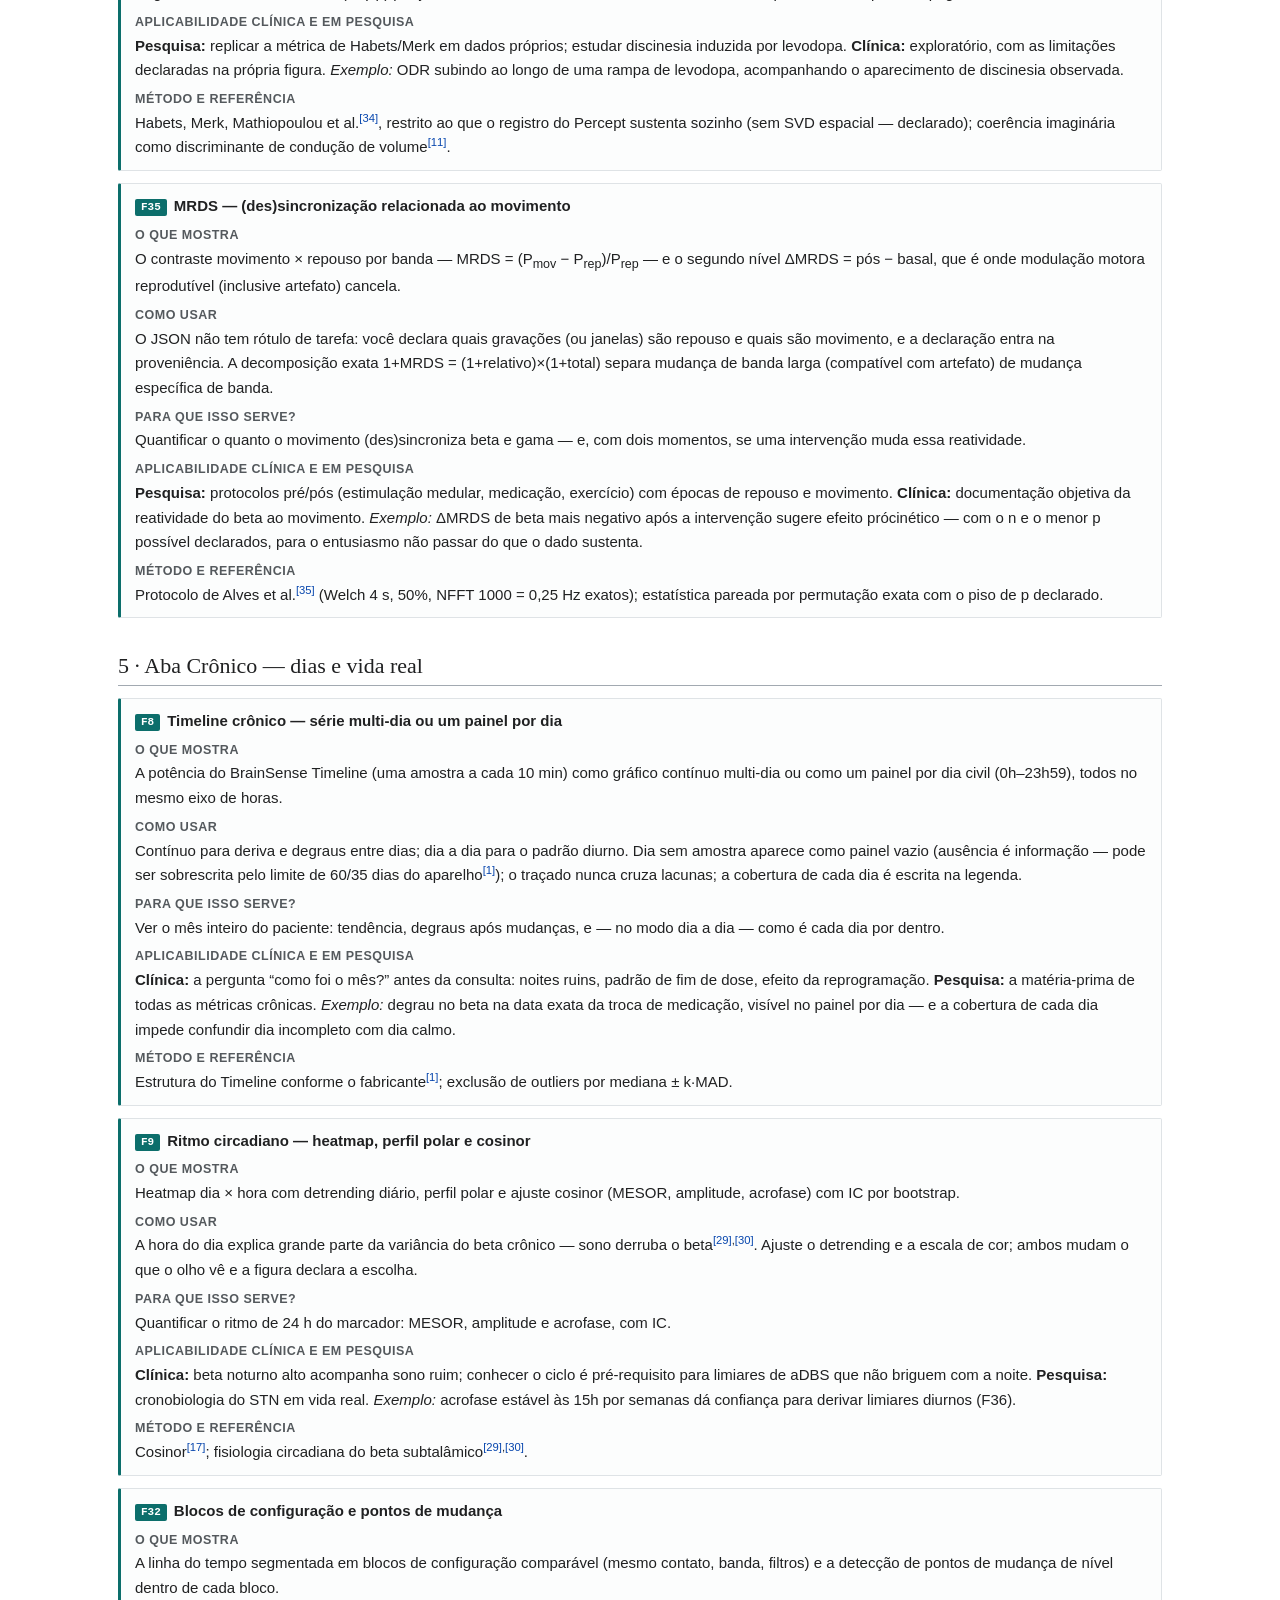
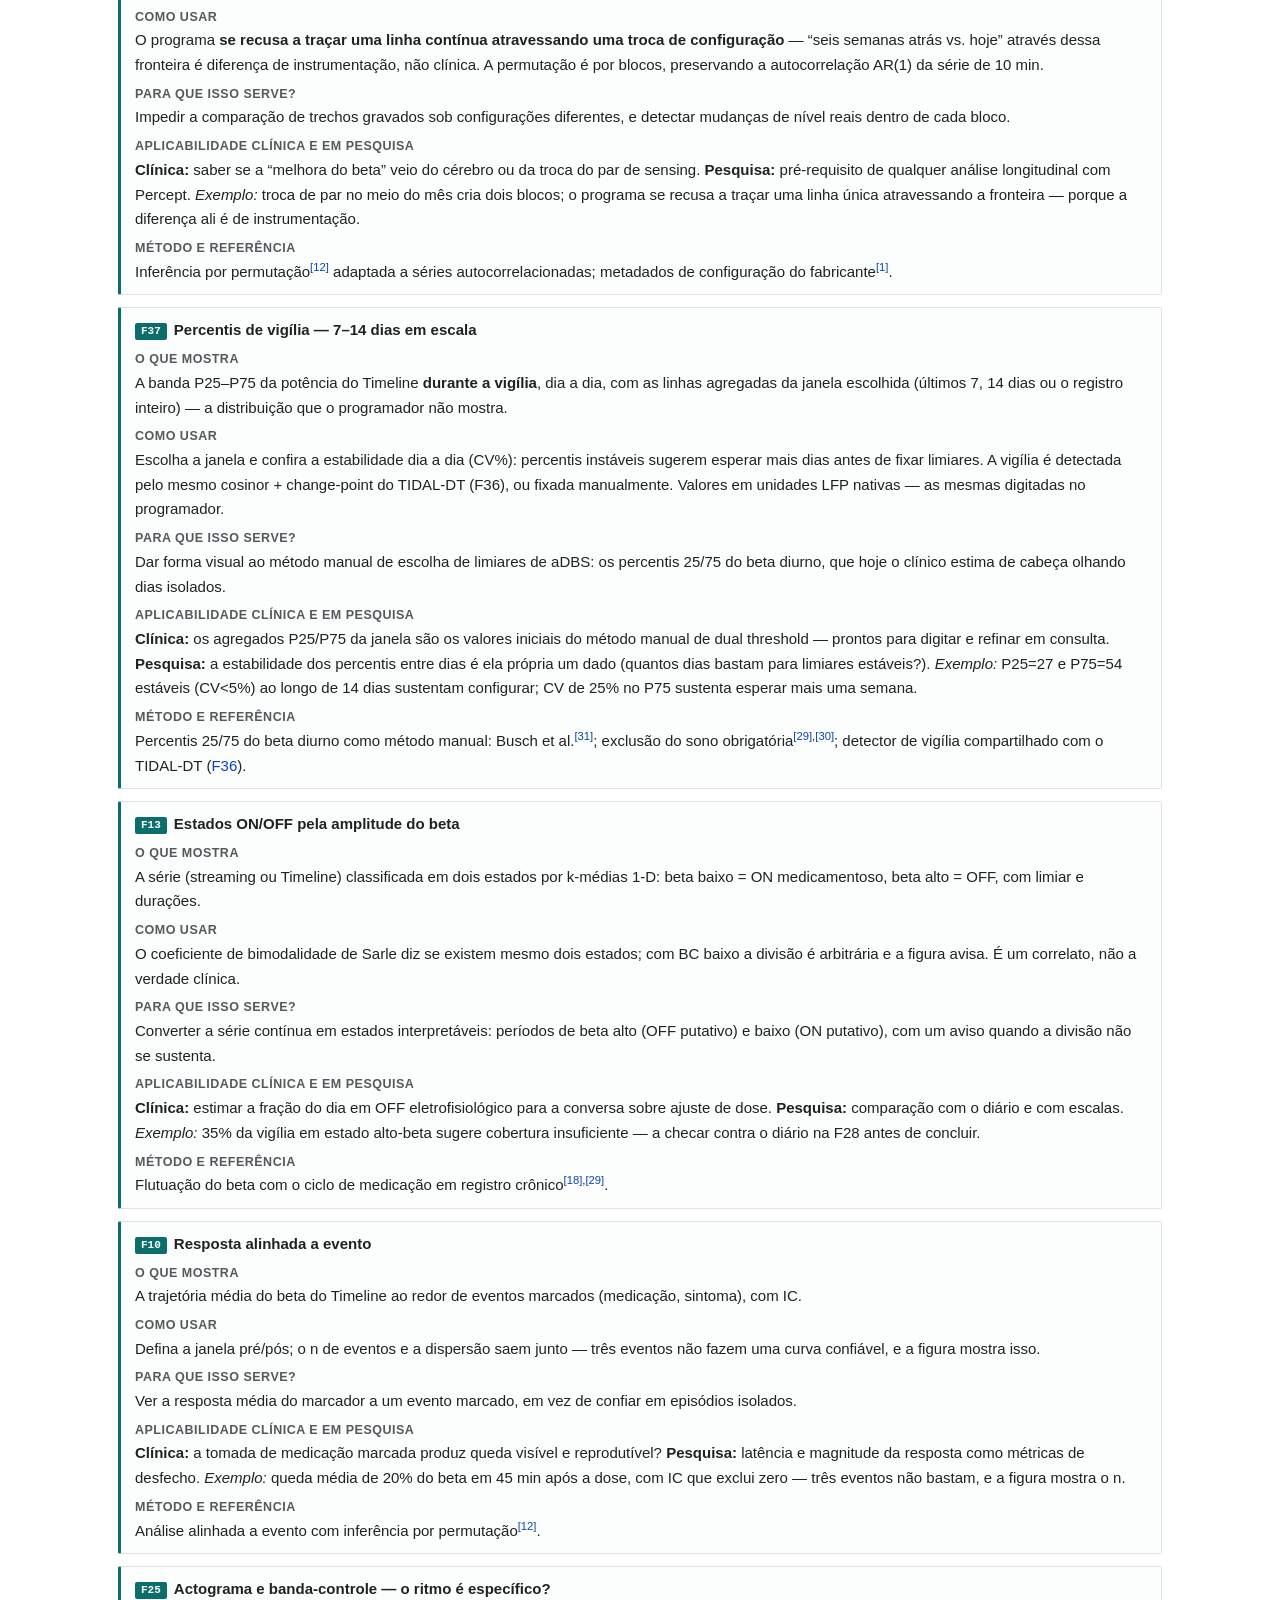
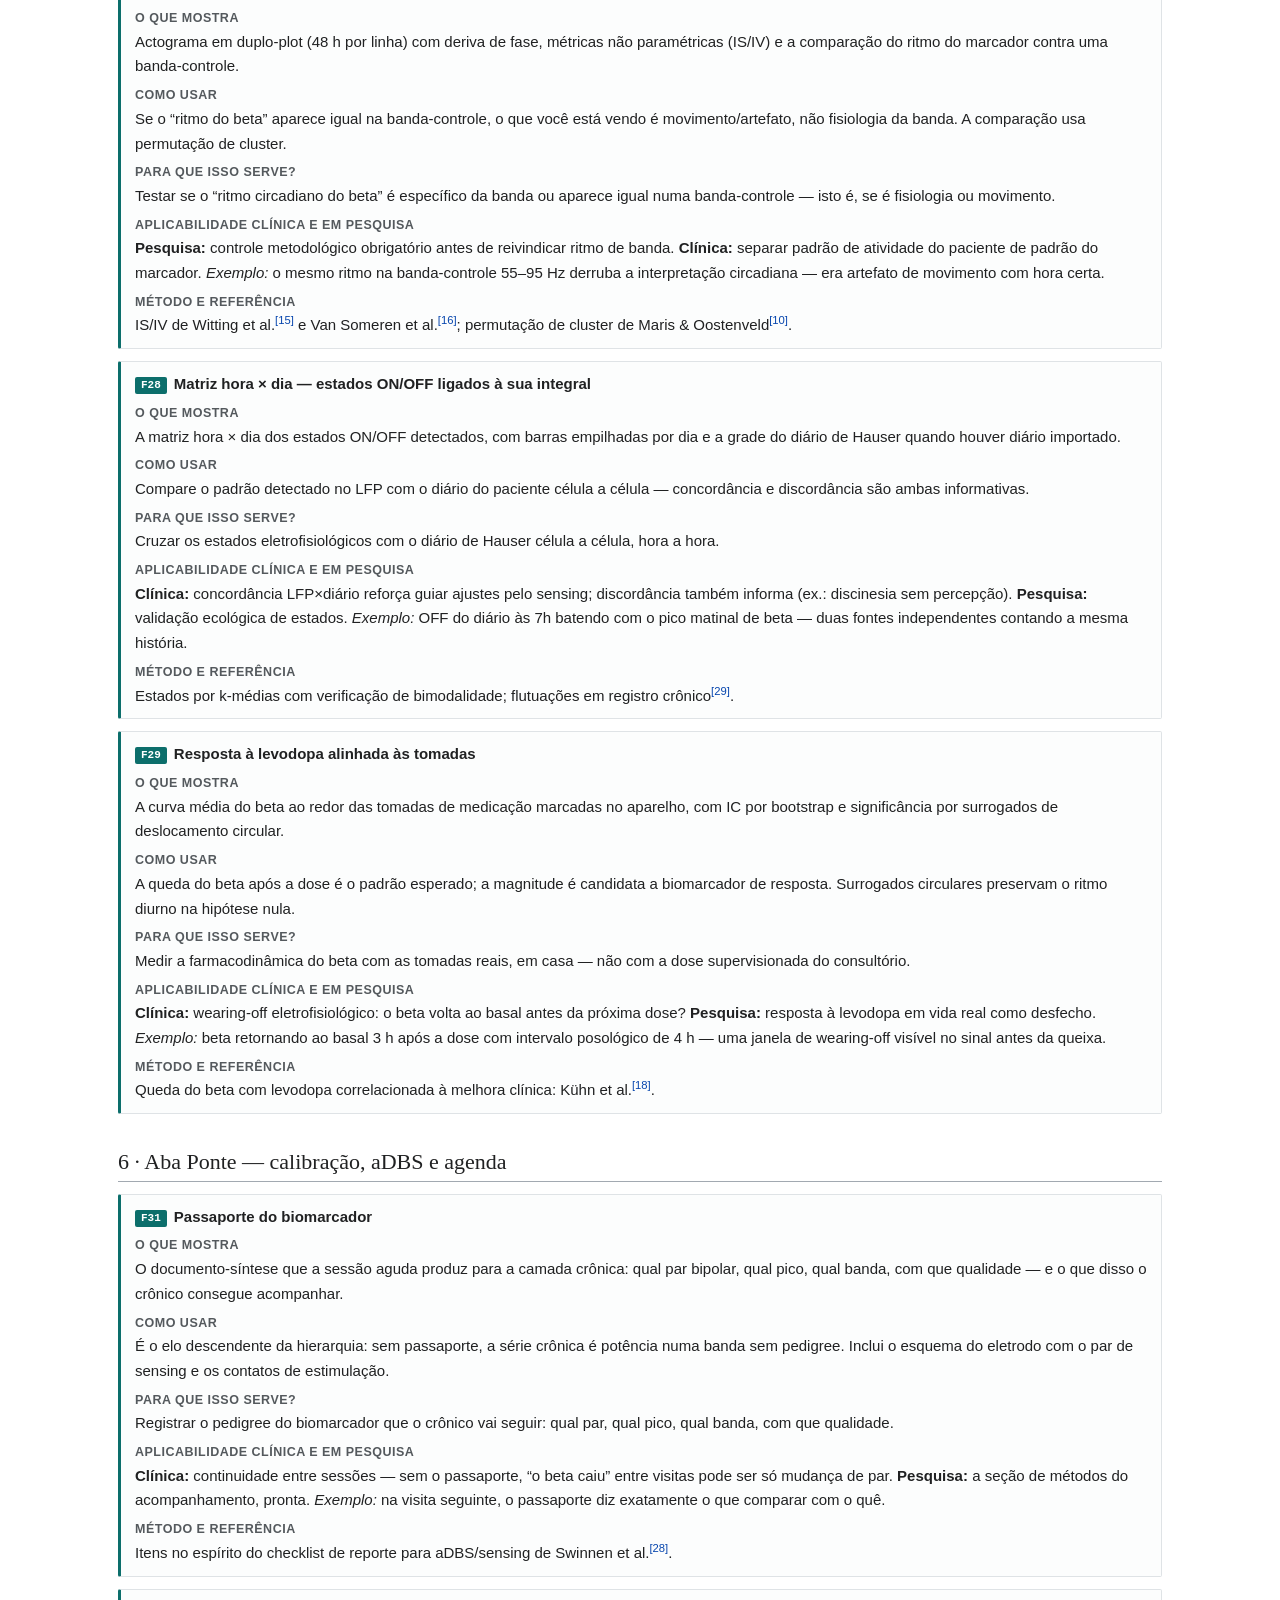
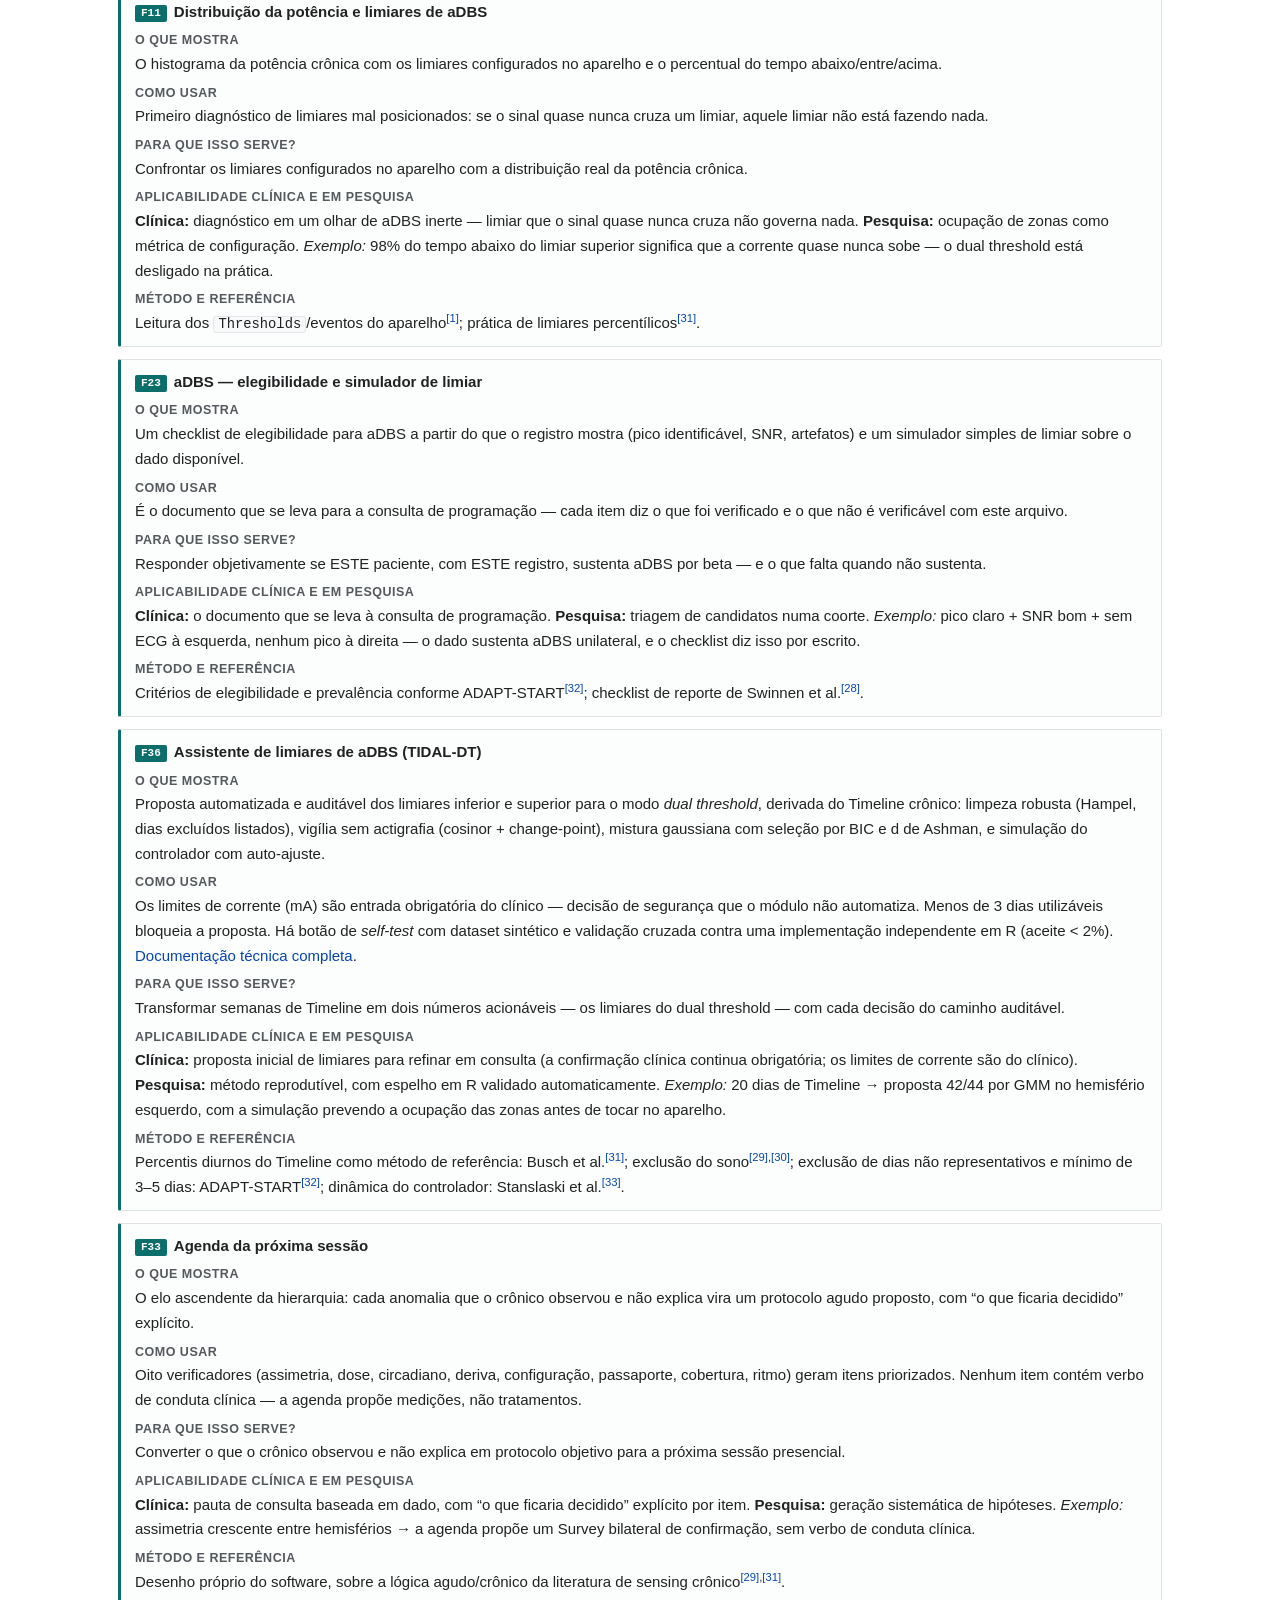
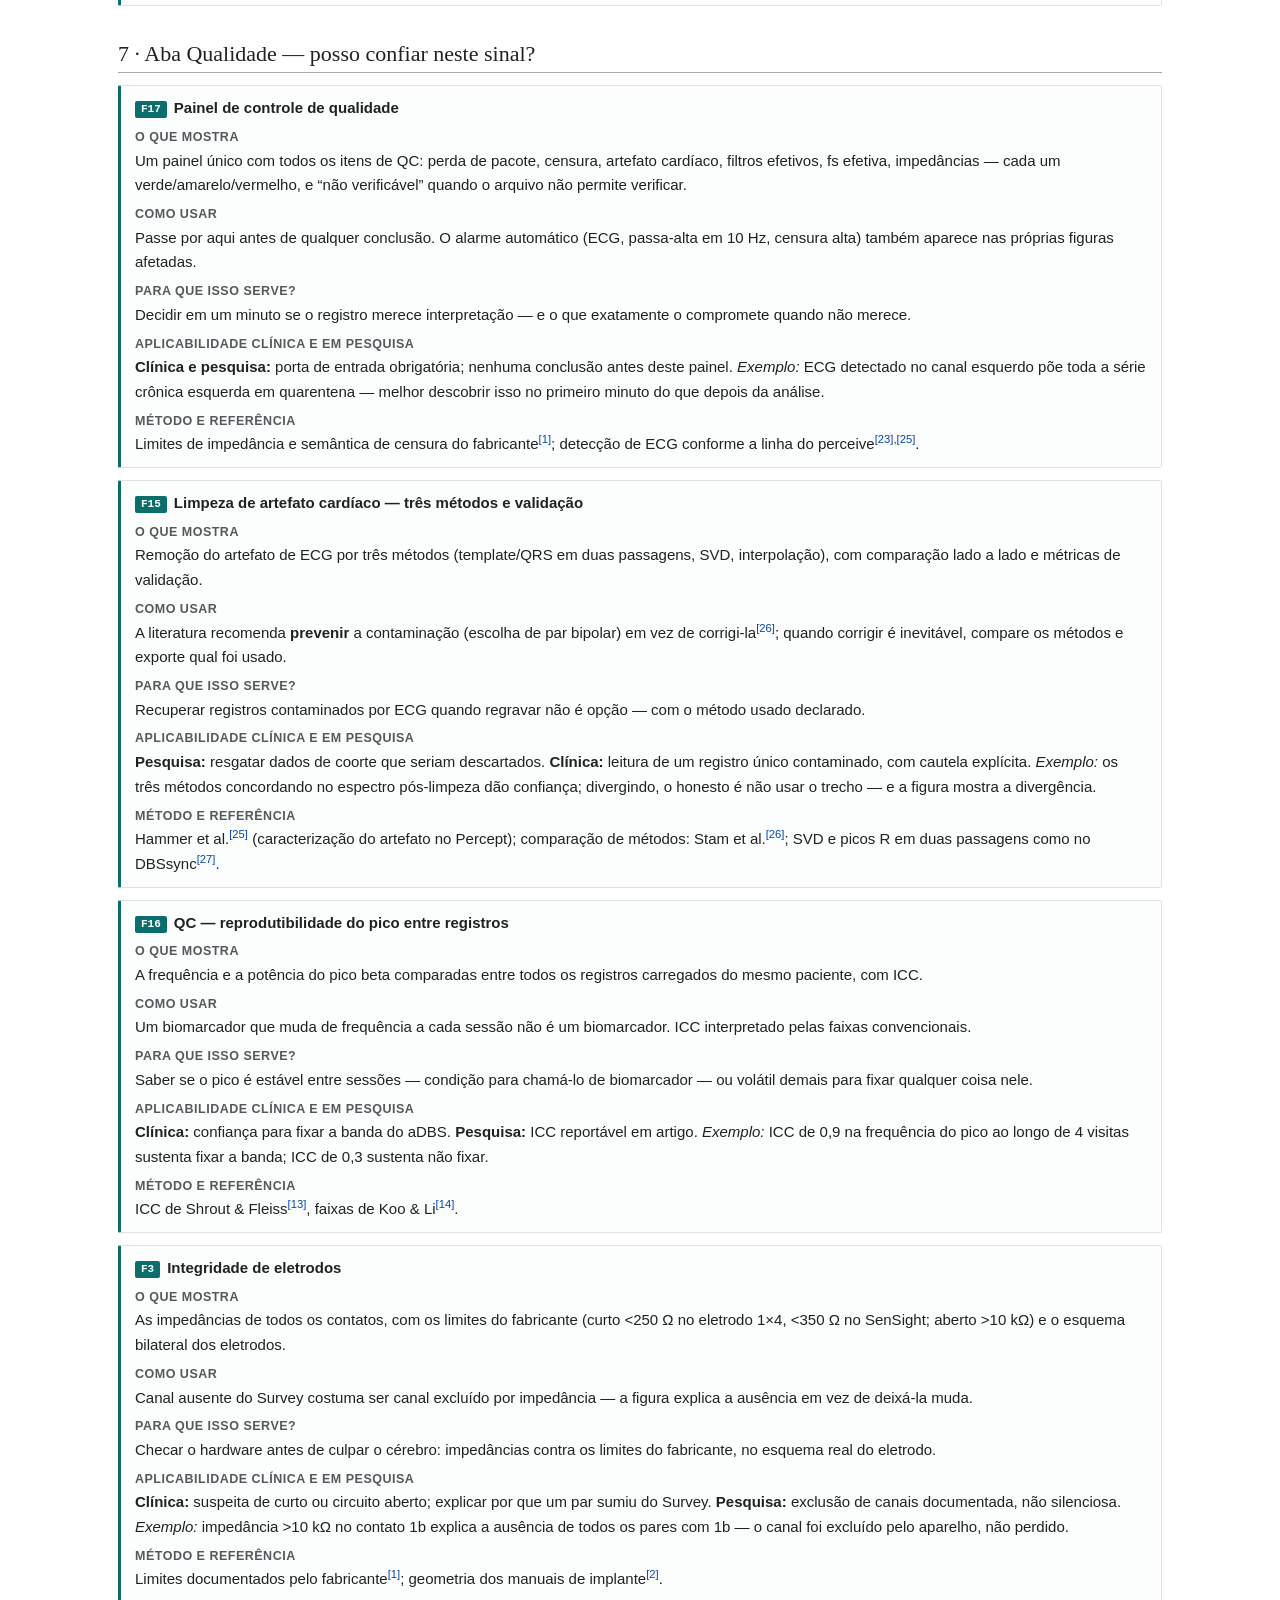
==== commit bc36b846: "Leitura: salva exportação interrompida e lê o Survey do DataVersion 1.3 Um Session Report real ("PER" ====
--- a/wiki/index.html
+++ b/wiki/index.html
@@ -132,6 +132,10 @@
 <p>O leitor de arquivo foi auditado contra o <i>white paper</i> de sensing do fabricante<sup class="ref"><a href="#r1">[1]</a></sup> e trata como documentado, entre outros: <b>valor negativo no Timeline é censura do aparelho</b> (amostra marcada como artefato — vira NaN com contabilidade própria, separada da perda de pacote); os contadores de pacote têm <i>rollover</i> diferente no Percept PC e no RC; os fluxos <code>BrainSenseTimeDomain</code> e <code>BrainSenseLfp</code> têm sequências intercaladas (ignorar isso produz ~49% de falsa perda de pacote); a cadeia de filtros de hardware é 2× passa-baixa 100 Hz + passa-alta fixo 1 Hz + passa-alta configurável 1/10 Hz — com o passa-alta em 10 Hz, delta e teta são eliminados pelo hardware e o programa avisa; a frequência de amostragem efetiva é medida pelos <i>ticks</i>, não assumida<sup class="ref"><a href="#r27">[27]</a></sup>; e a potência do Timeline é a soma das magnitudes ao quadrado numa banda de ≈5 Hz, sem unidade física direta.</p>
 <p>Quando o arquivo declara o modelo do eletrodo, o programa desenha o <b>esquema em escala real</b> (3387, 3389, 3391, SenSight B33005/B33015) com os contatos em uso marcados, a partir dos manuais de implante<sup class="ref"><a href="#r2">[2]</a></sup>. Num eletrodo direcional não existe “contato 1”: o nível expande para os segmentos 1a/1b/1c, como o aparelho de fato os usa. A orientação anatômica dos segmentos nunca é afirmada — ela depende do marcador radiopaco documentado no intraoperatório.</p>
 
+<h3 id="truncado">3.1 · Exportação interrompida e formatos novos</h3>
+<p><b>Arquivo cortado.</b> Um Session Report cuja transferência ou exportação foi interrompida termina no meio de um valor, e um <code>JSON.parse</code> comum recusa o arquivo inteiro. O programa recupera o maior prefixo íntegro e declara a perda: quanto do arquivo foi lido, quantos kB se perderam e — o ponto que importa — <b>a gravação que estava sendo escrita no instante do corte é descartada</b>, porque meia gravação com metade das amostras pareceria uma gravação curta legítima e entraria em toda análise como se fosse completa. O aviso lembra que <i>uma modalidade ausente pode ter ficado do lado perdido do corte</i>, e não significa que não foi registrada.</p>
+<p><b>DataVersion 1.3.</b> O Survey passou a vir em <code>BrainSenseSurveysTimeDomain</code>, agrupado por modo, com os campos <code>TimeDomainDatainMicroVolts</code> e <code>TicksInMs</code> — enquanto <code>SenseChannelTests</code> e <code>CalibrationTests</code>, no mesmo arquivo, seguem com os nomes antigos. O modo <b>ElectrodeSurvey</b> alimenta as figuras de Survey; o modo <b>Electrode Identifier</b> — gravação referenciada a um eletrodo do outro hemisfério — entra em lista própria, porque não é um par bipolar: a amplitude depende do eletrodo de referência, e tratá-la como bipolar produziria topografia sem sentido. <i>Exemplo:</i> um arquivo de 1,8 MB cortado a 1% do fim rendeu 10 gravações completas de Electrode Identifier; a 11ª, parcial, foi descartada e declarada.</p>
+
 <p><b>Para que isso serve?</b> Para que nenhum número chegue à figura sem que a leitura do arquivo tenha sido conferida contra o que o fabricante documenta. <b>Aplicabilidade:</b> na clínica, evita interpretar censura como queda de potência ou falsa perda de pacote como registro ruim; na pesquisa, é o que torna os números comparáveis entre centros. <i>Exemplo:</i> antes da auditoria, sequências intercaladas produziam ~49% de falsa perda de pacote no streaming — o mesmo arquivo, lido certo, tem 0%.</p>
 
 <h2 id="agudo">4 · Aba Agudo — sessão e experimento</h2>
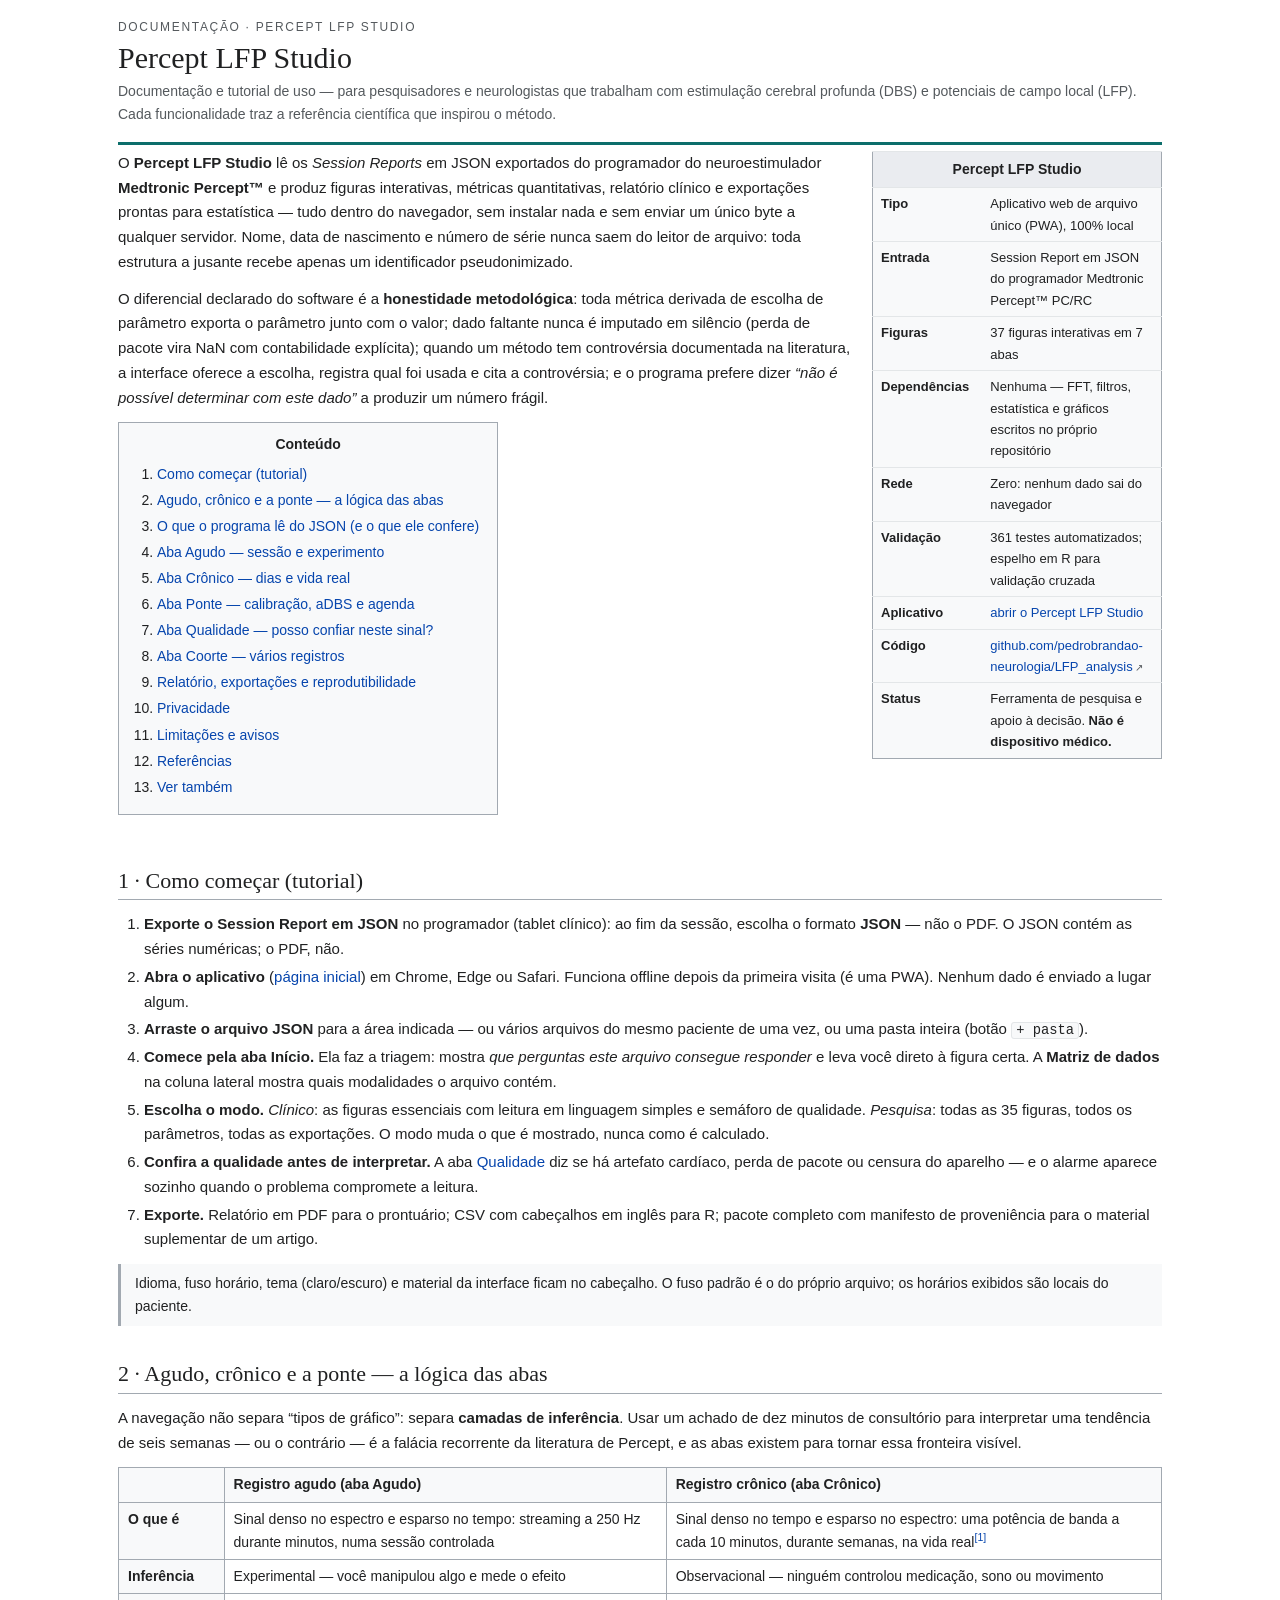
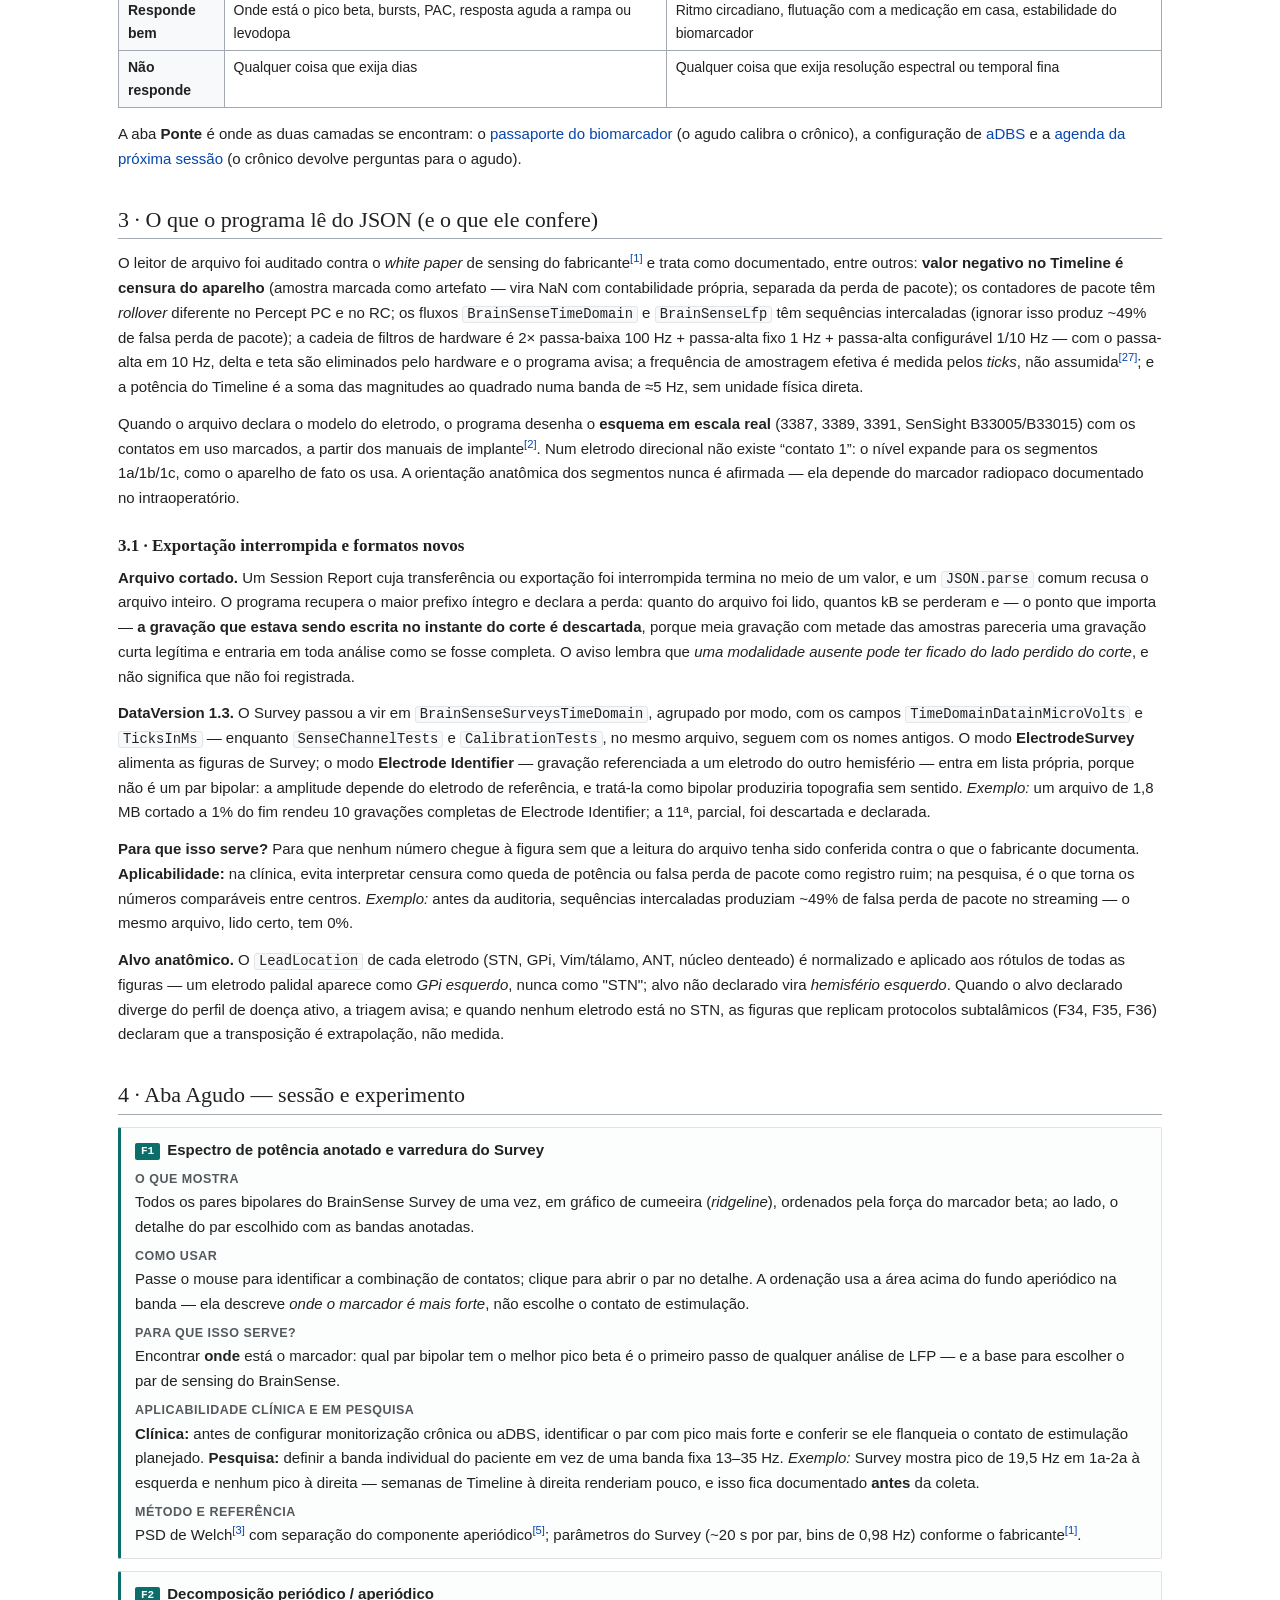
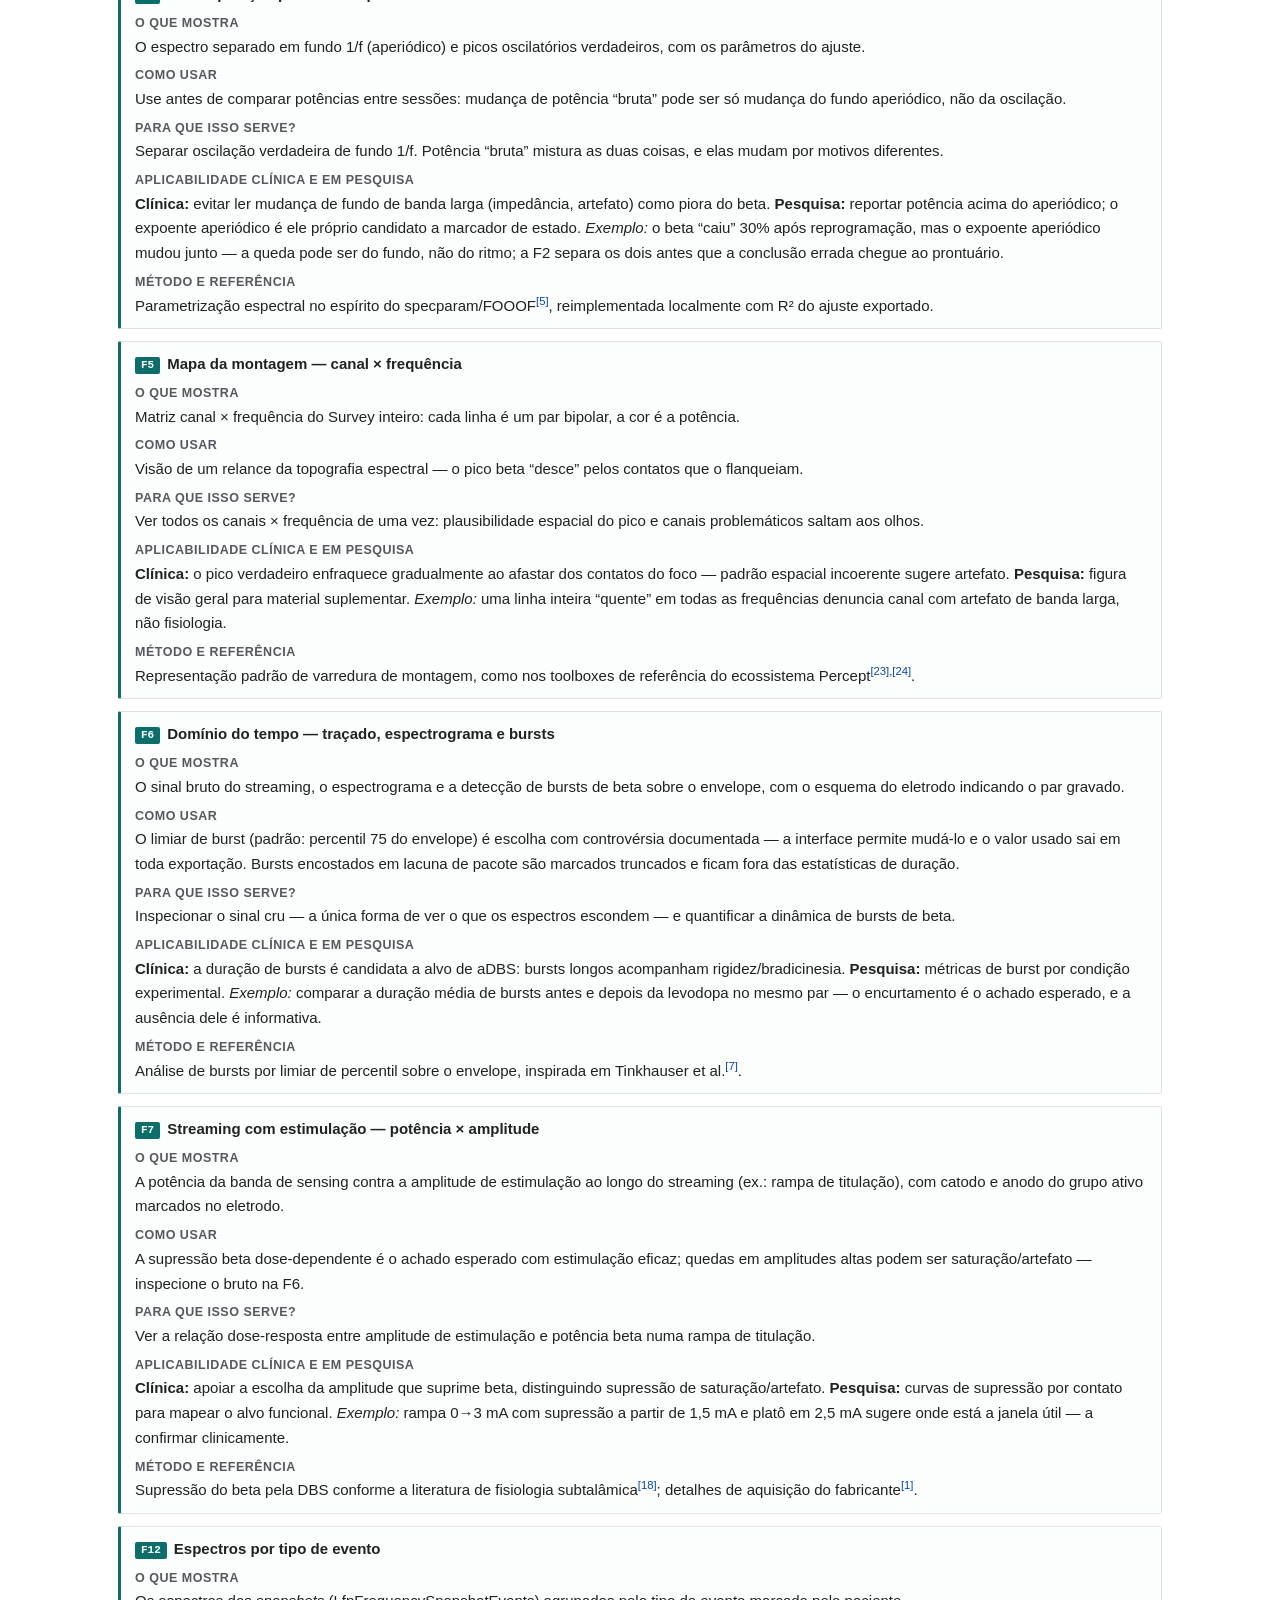
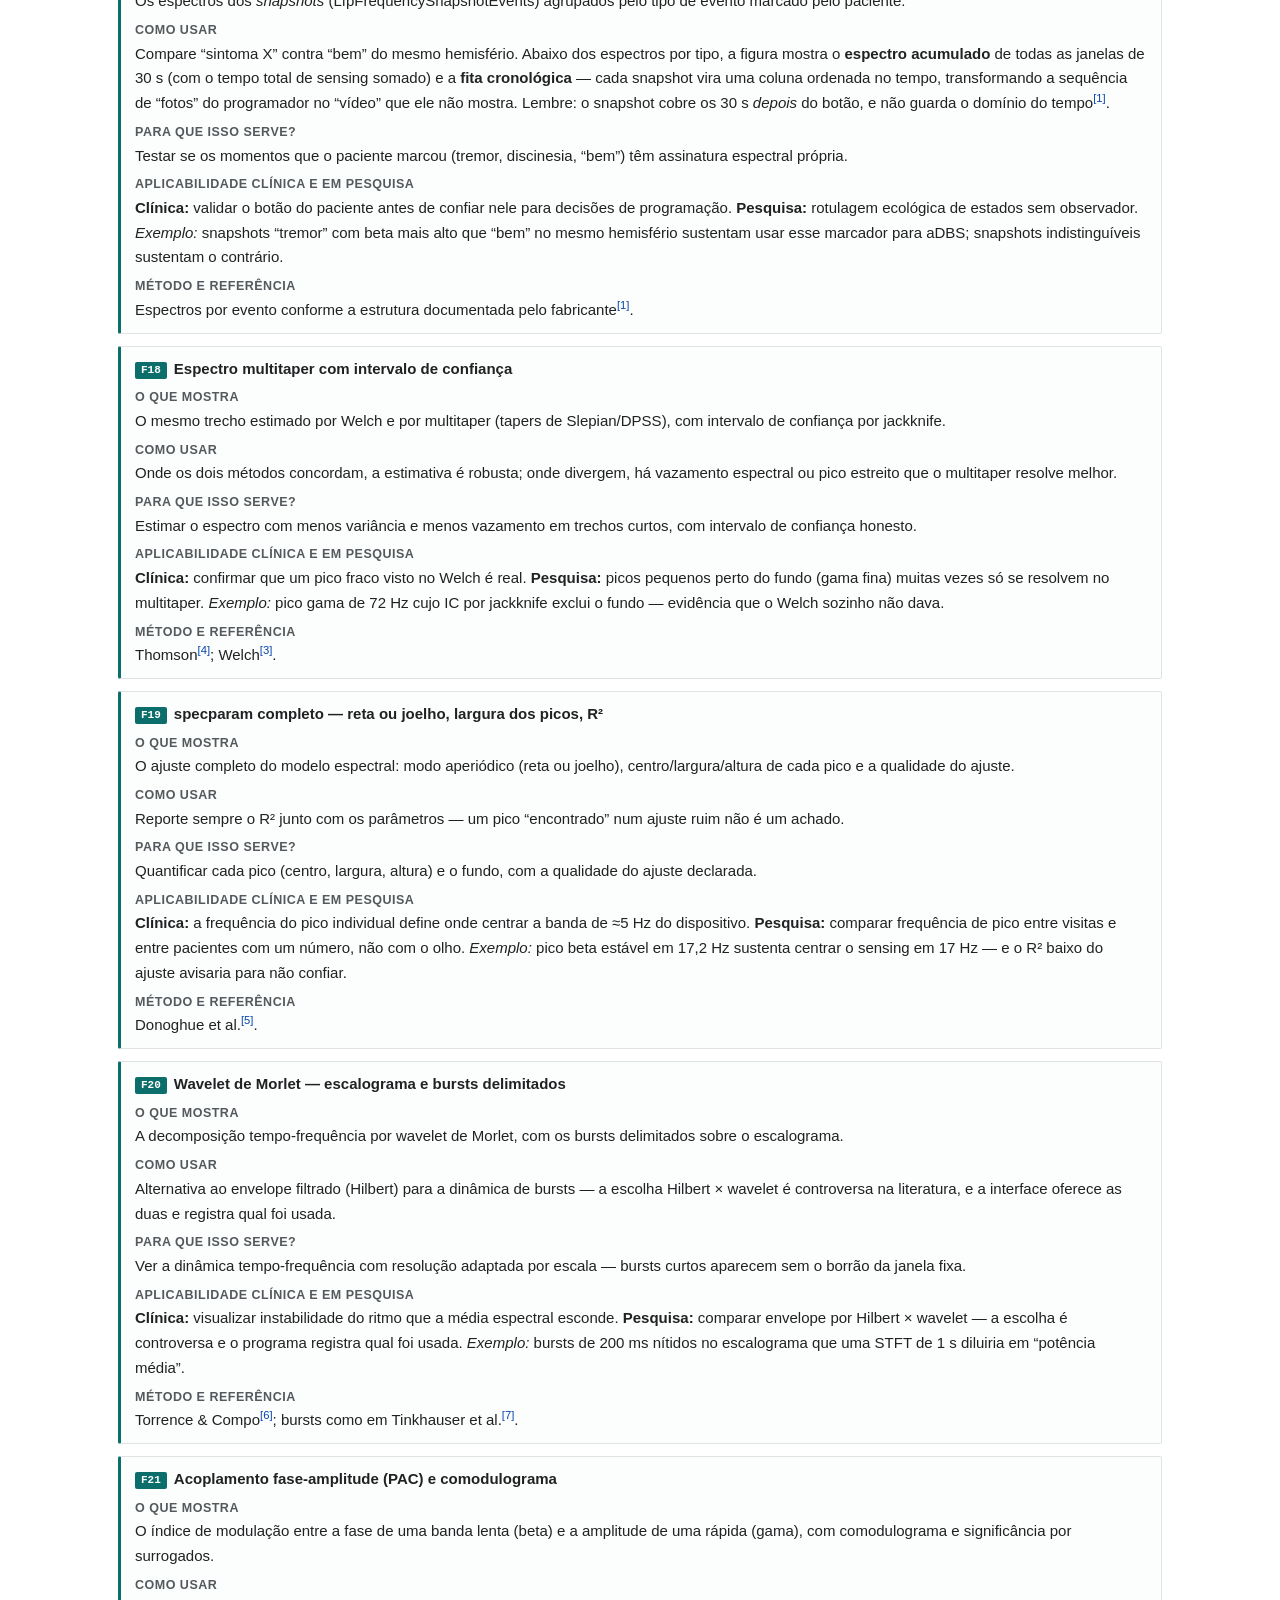
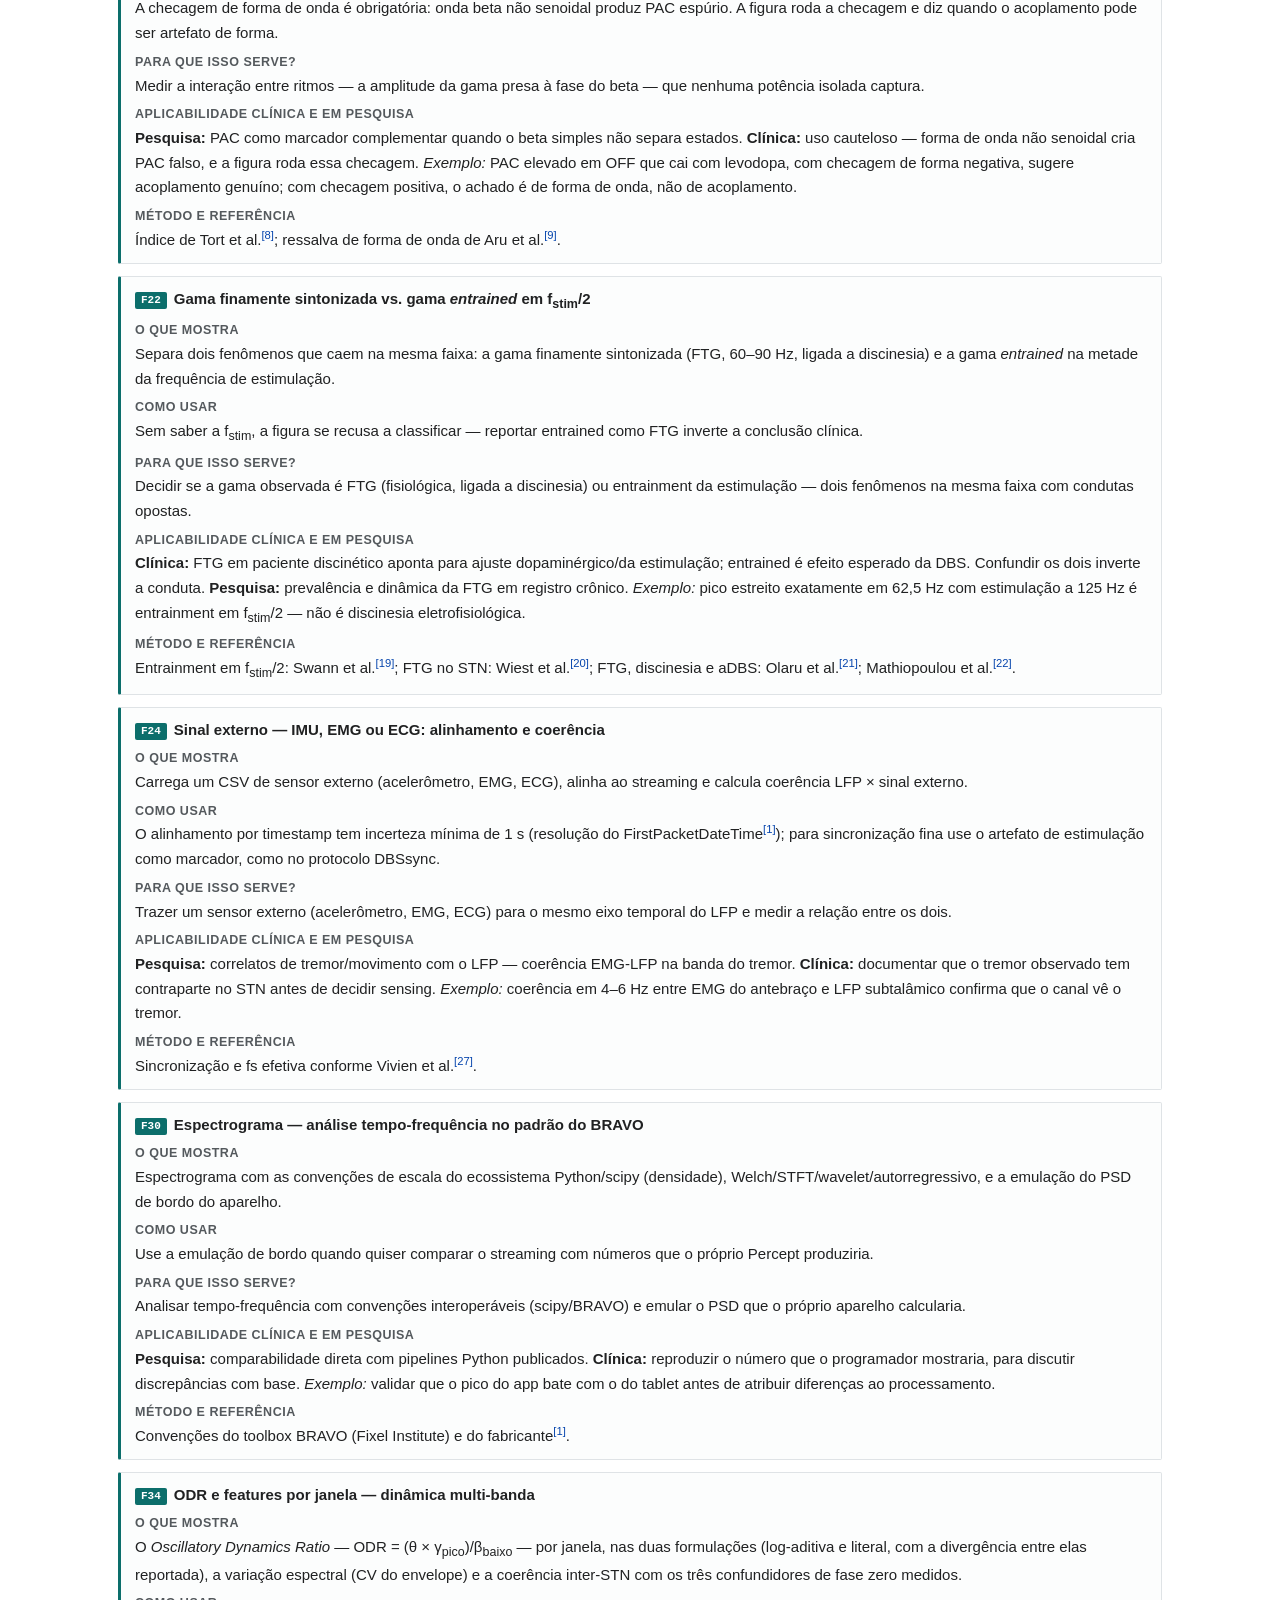
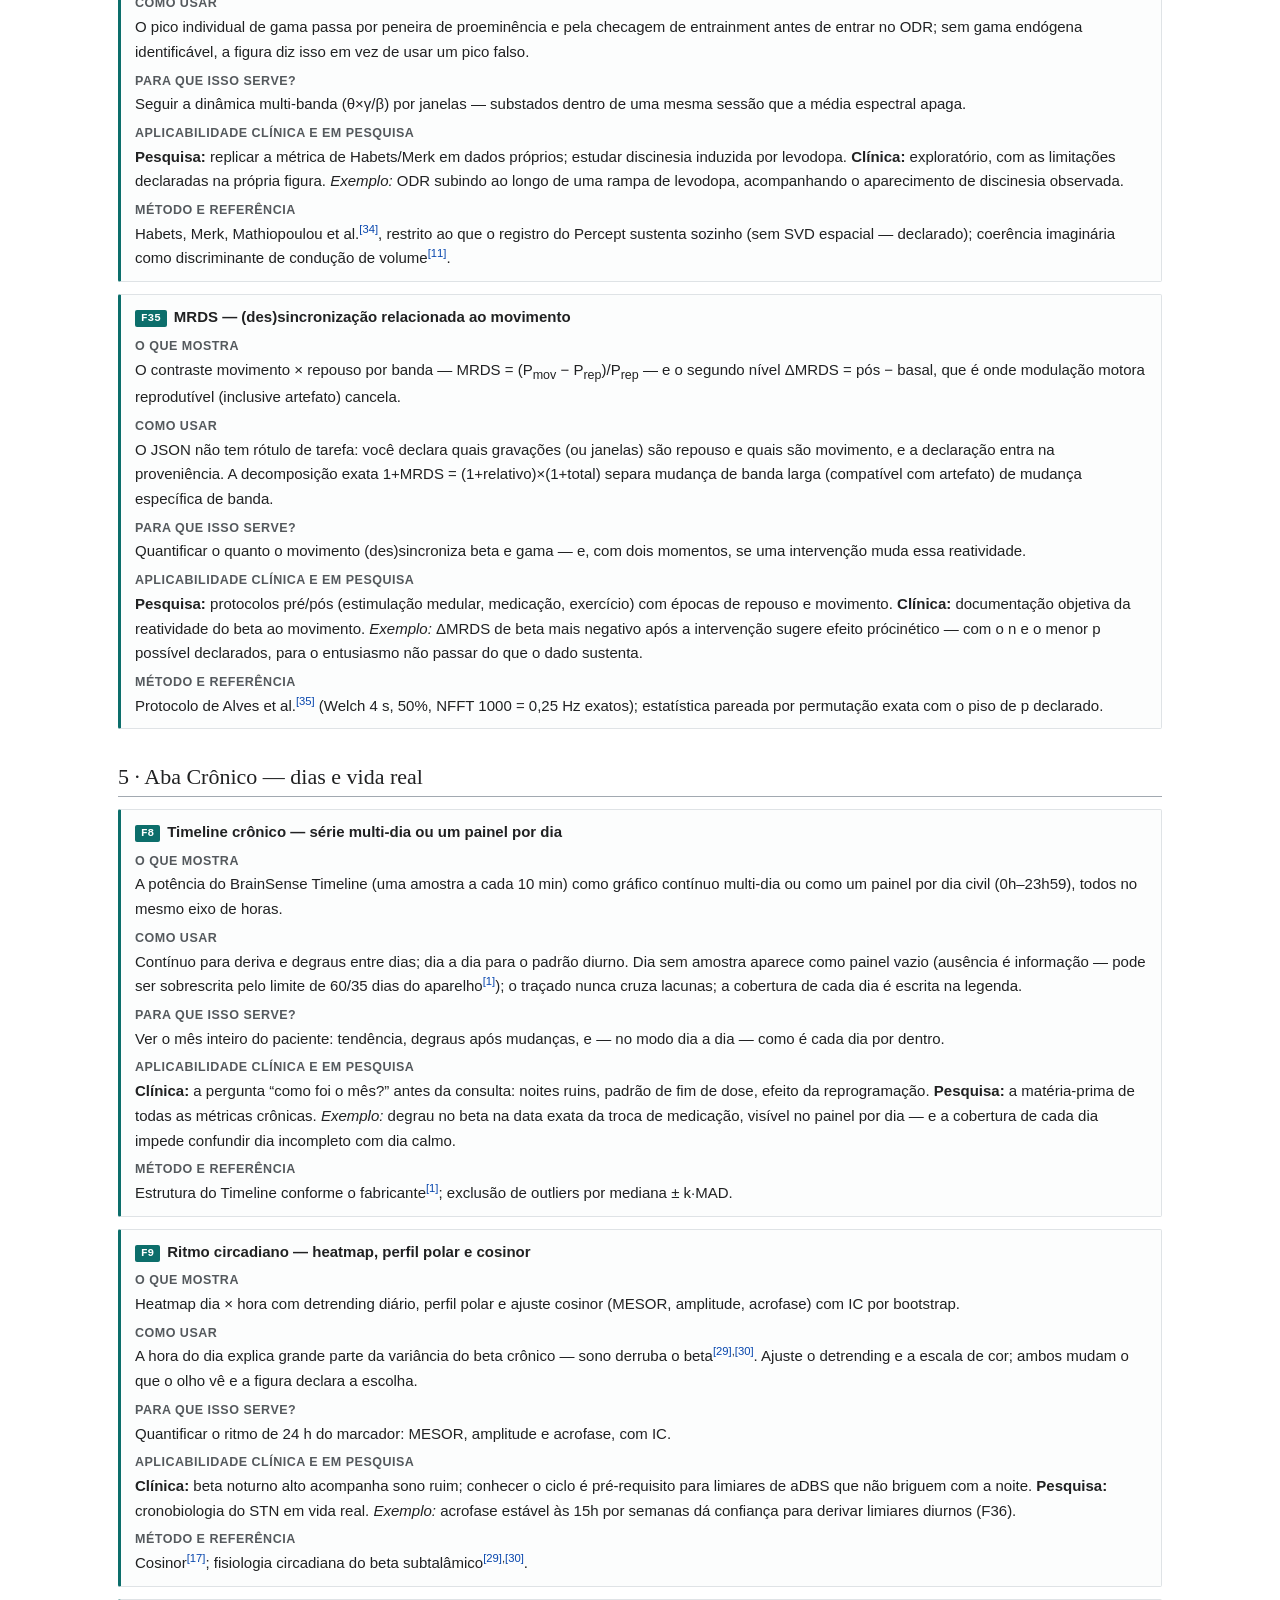
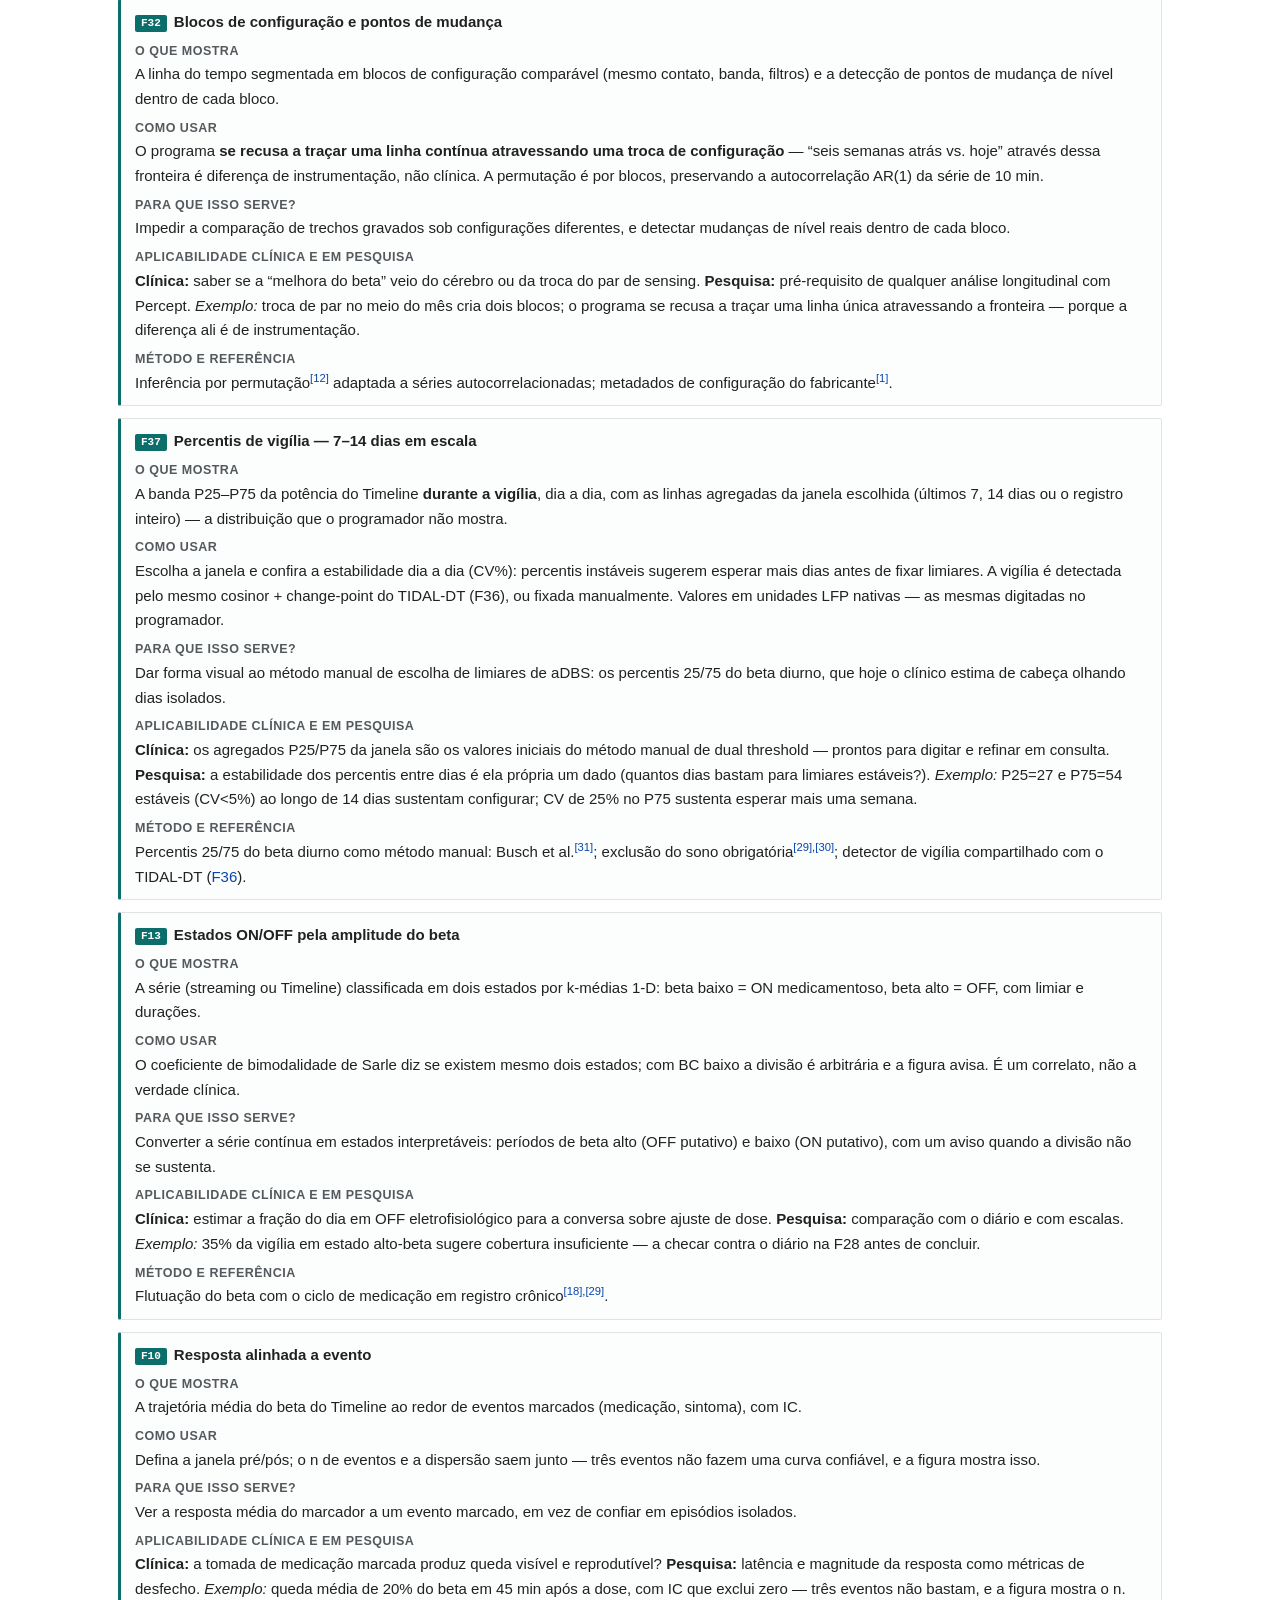
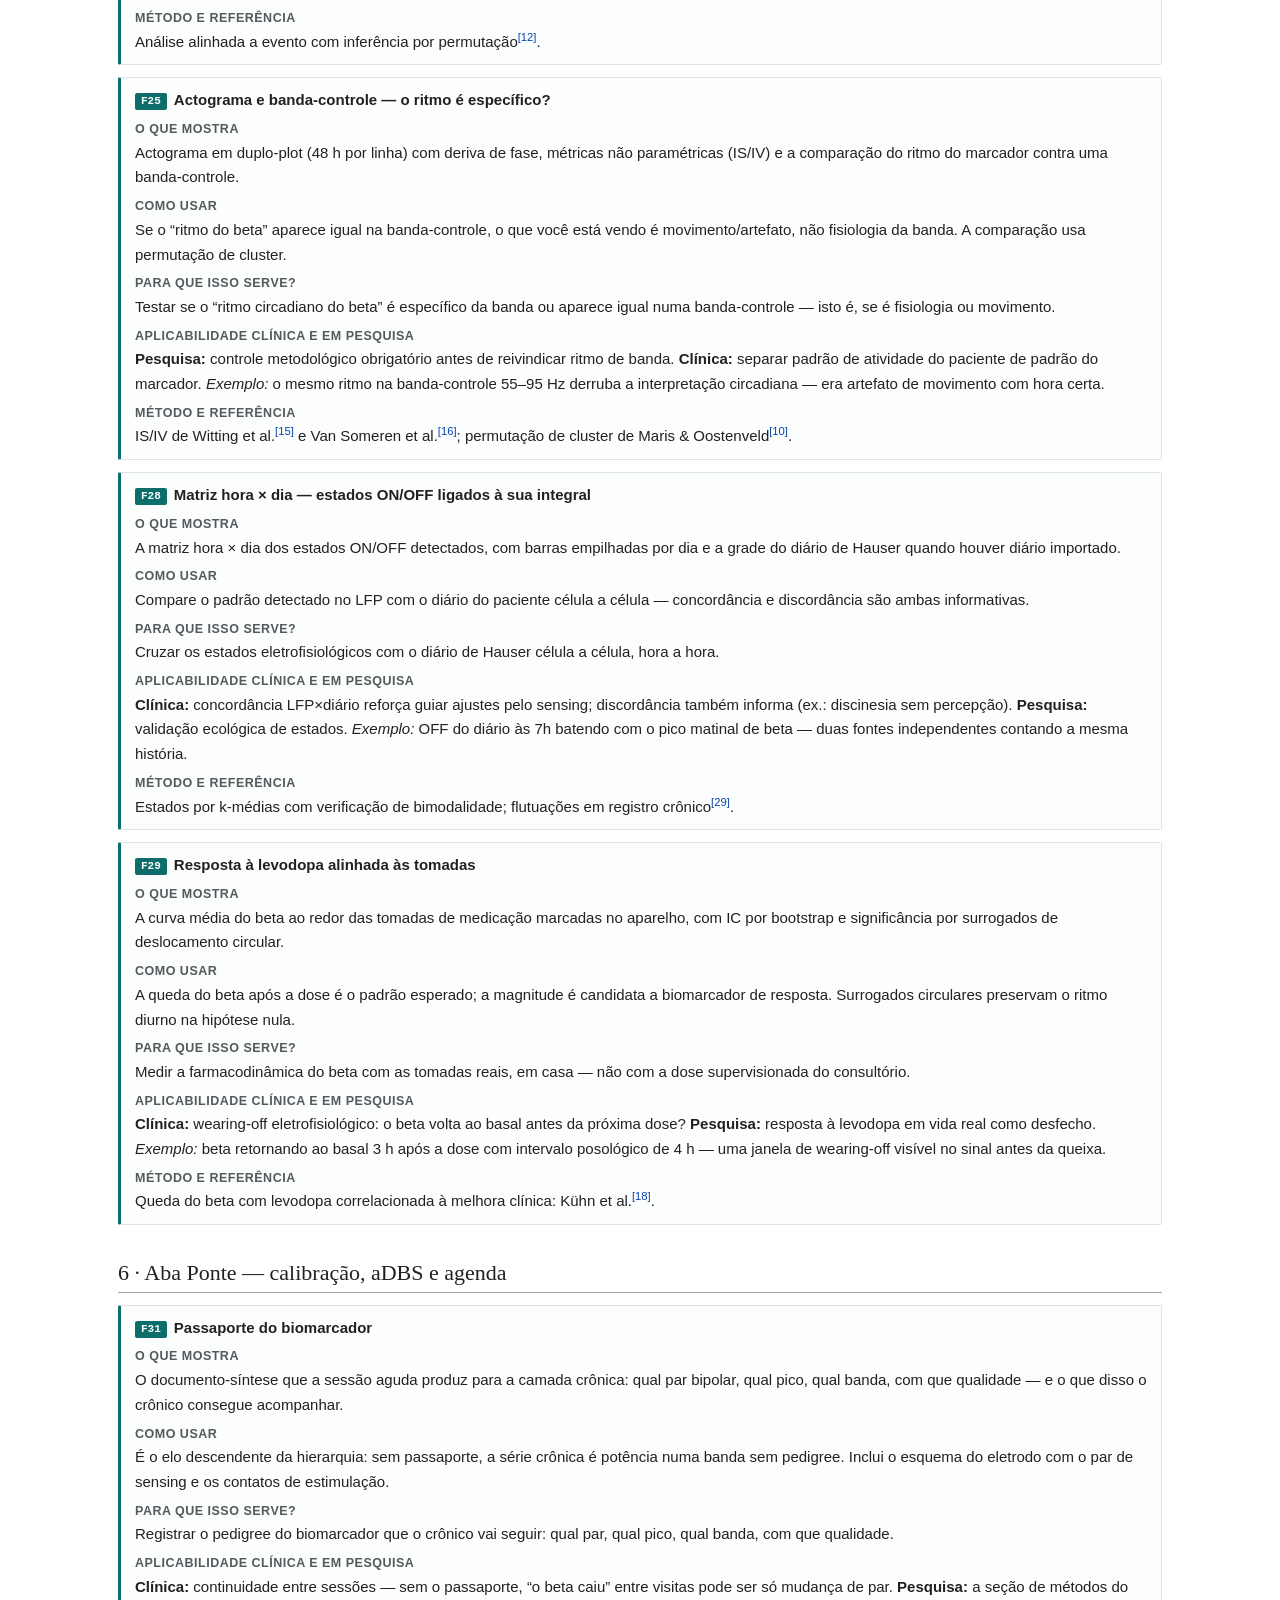
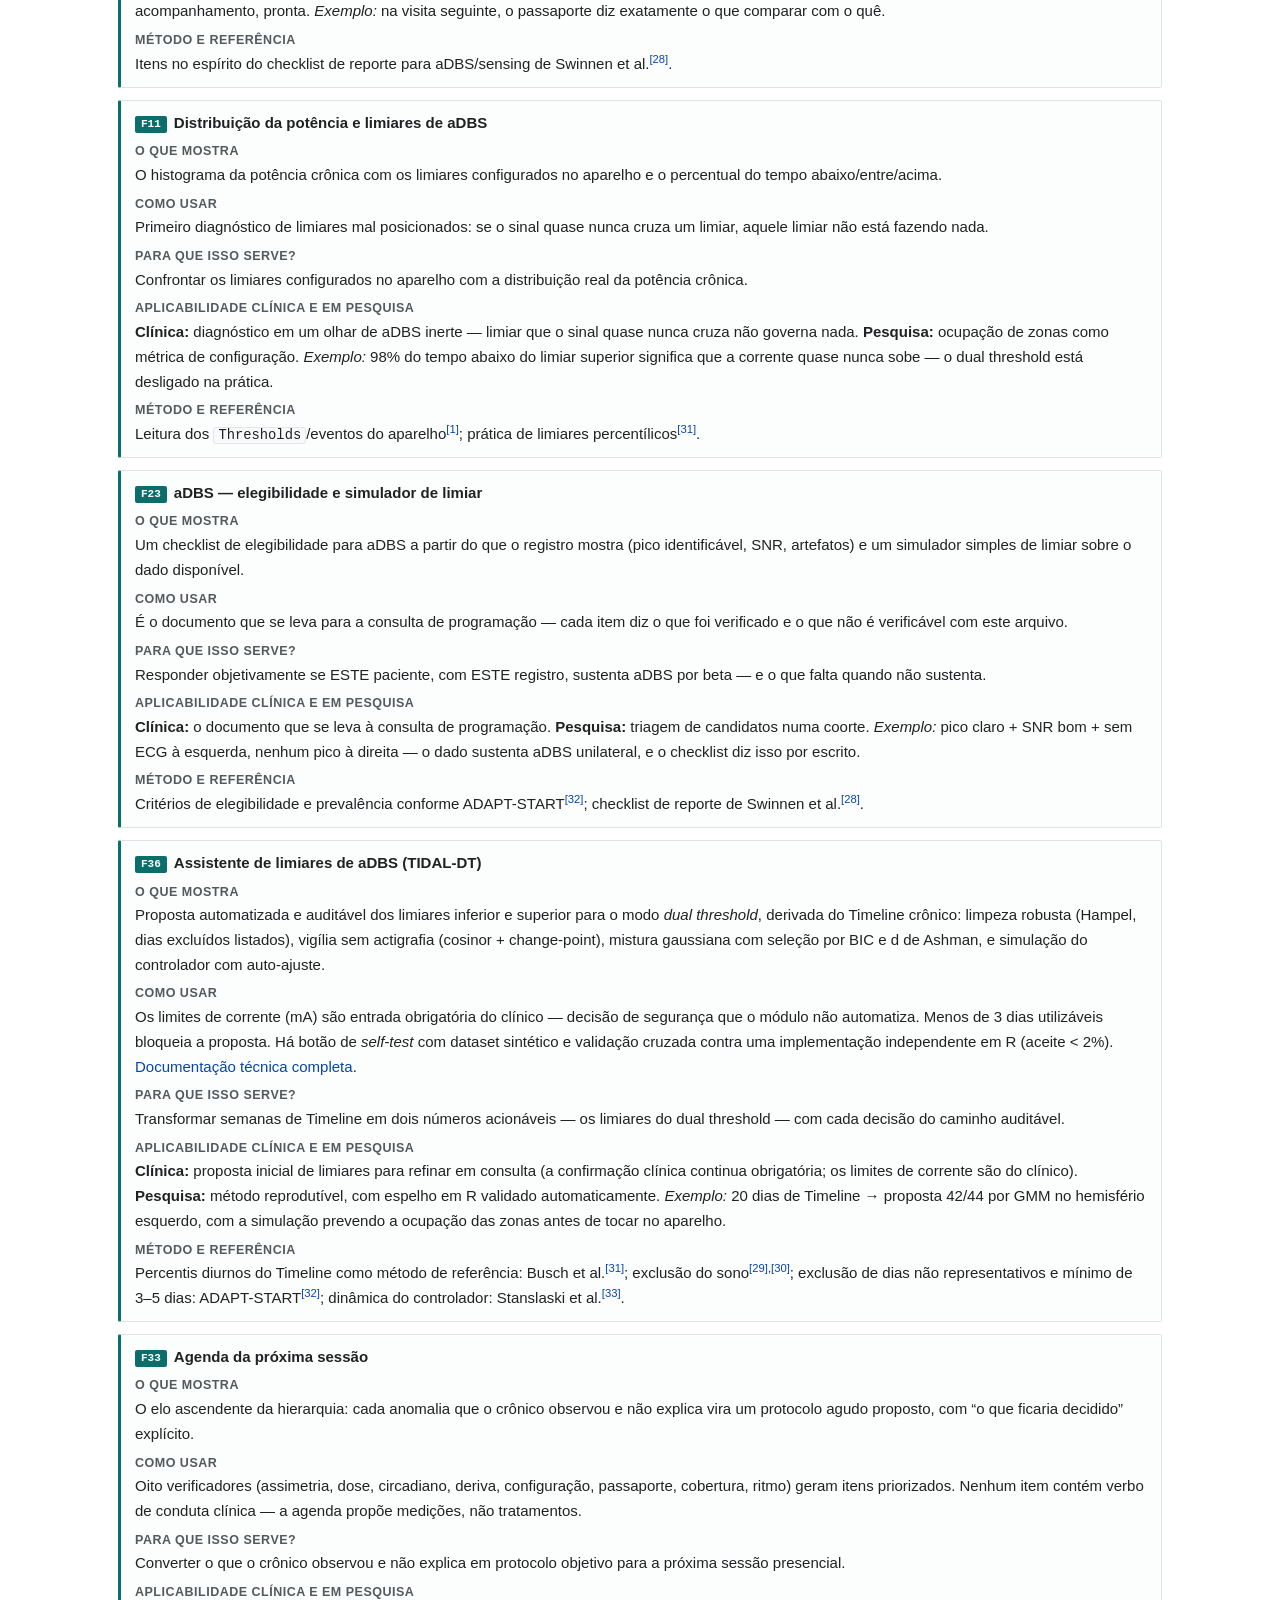
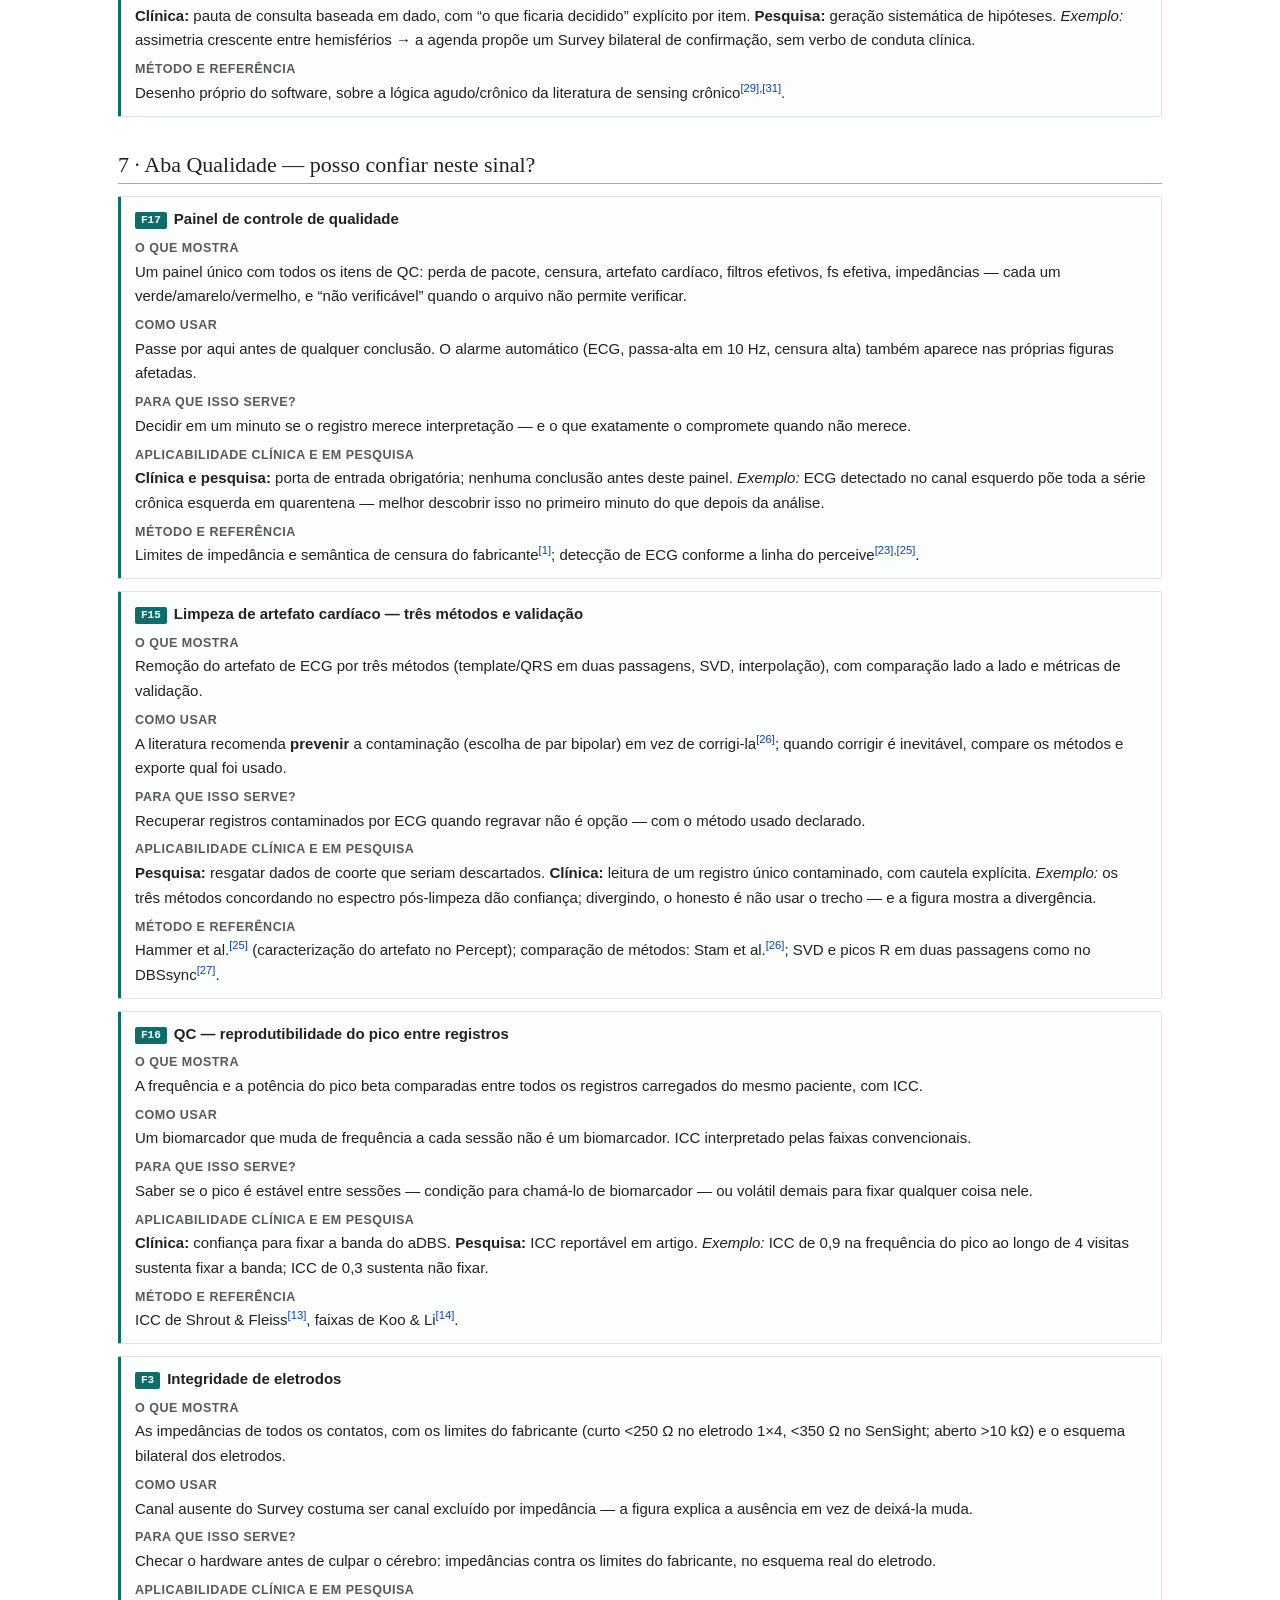
==== commit 49e78044: "Alvo anatômico aplicado a todas as análises + auditoria de cálculos O QUE A AUDITORIA PEDIU: o softw" ====
--- a/wiki/index.html
+++ b/wiki/index.html
@@ -138,6 +138,8 @@
 
 <p><b>Para que isso serve?</b> Para que nenhum número chegue à figura sem que a leitura do arquivo tenha sido conferida contra o que o fabricante documenta. <b>Aplicabilidade:</b> na clínica, evita interpretar censura como queda de potência ou falsa perda de pacote como registro ruim; na pesquisa, é o que torna os números comparáveis entre centros. <i>Exemplo:</i> antes da auditoria, sequências intercaladas produziam ~49% de falsa perda de pacote no streaming — o mesmo arquivo, lido certo, tem 0%.</p>
 
+<p><b>Alvo anatômico.</b> O <code>LeadLocation</code> de cada eletrodo (STN, GPi, Vim/tálamo, ANT, núcleo denteado) é normalizado e aplicado aos rótulos de todas as figuras — um eletrodo palidal aparece como <i>GPi esquerdo</i>, nunca como "STN"; alvo não declarado vira <i>hemisfério esquerdo</i>. Quando o alvo declarado diverge do perfil de doença ativo, a triagem avisa; e quando nenhum eletrodo está no STN, as figuras que replicam protocolos subtalâmicos (F34, F35, F36) declaram que a transposição é extrapolação, não medida.</p>
+
 <h2 id="agudo">4 · Aba Agudo — sessão e experimento</h2>
 
 <div class="figbox" id="f1">
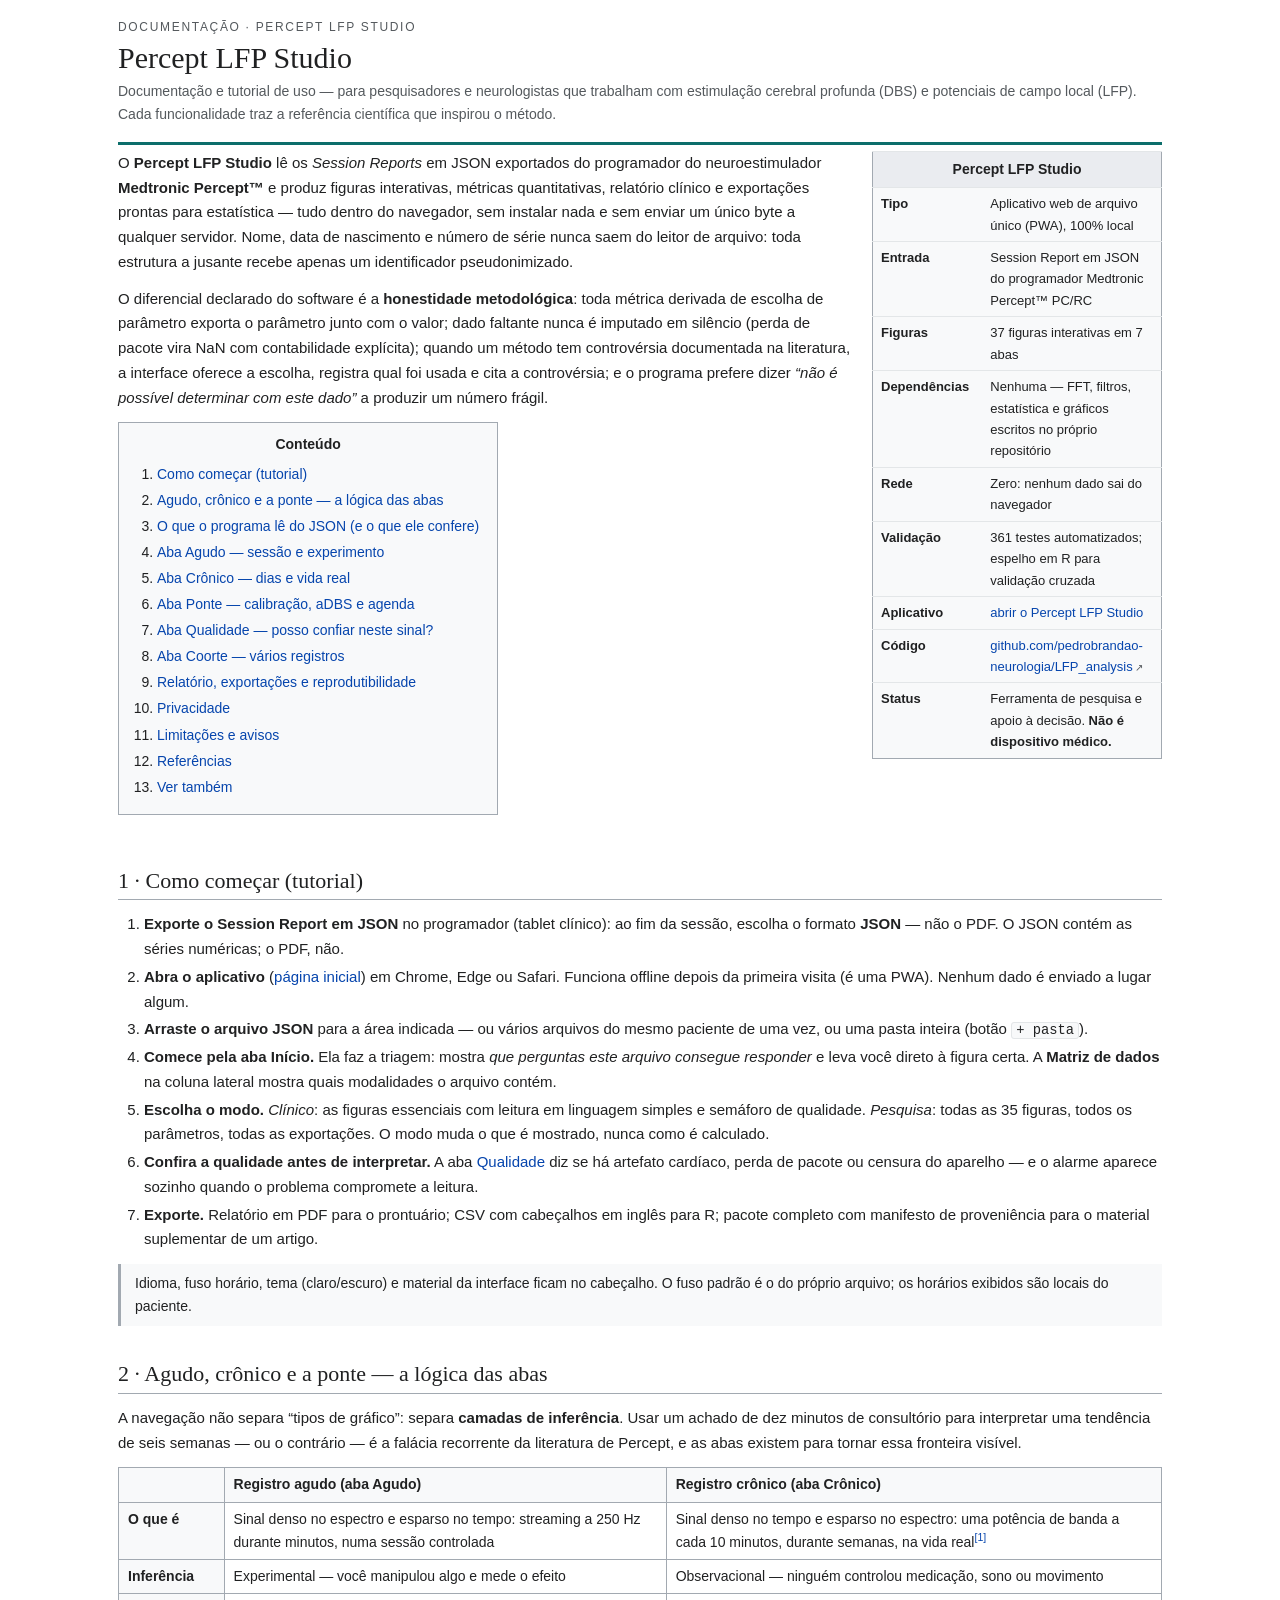
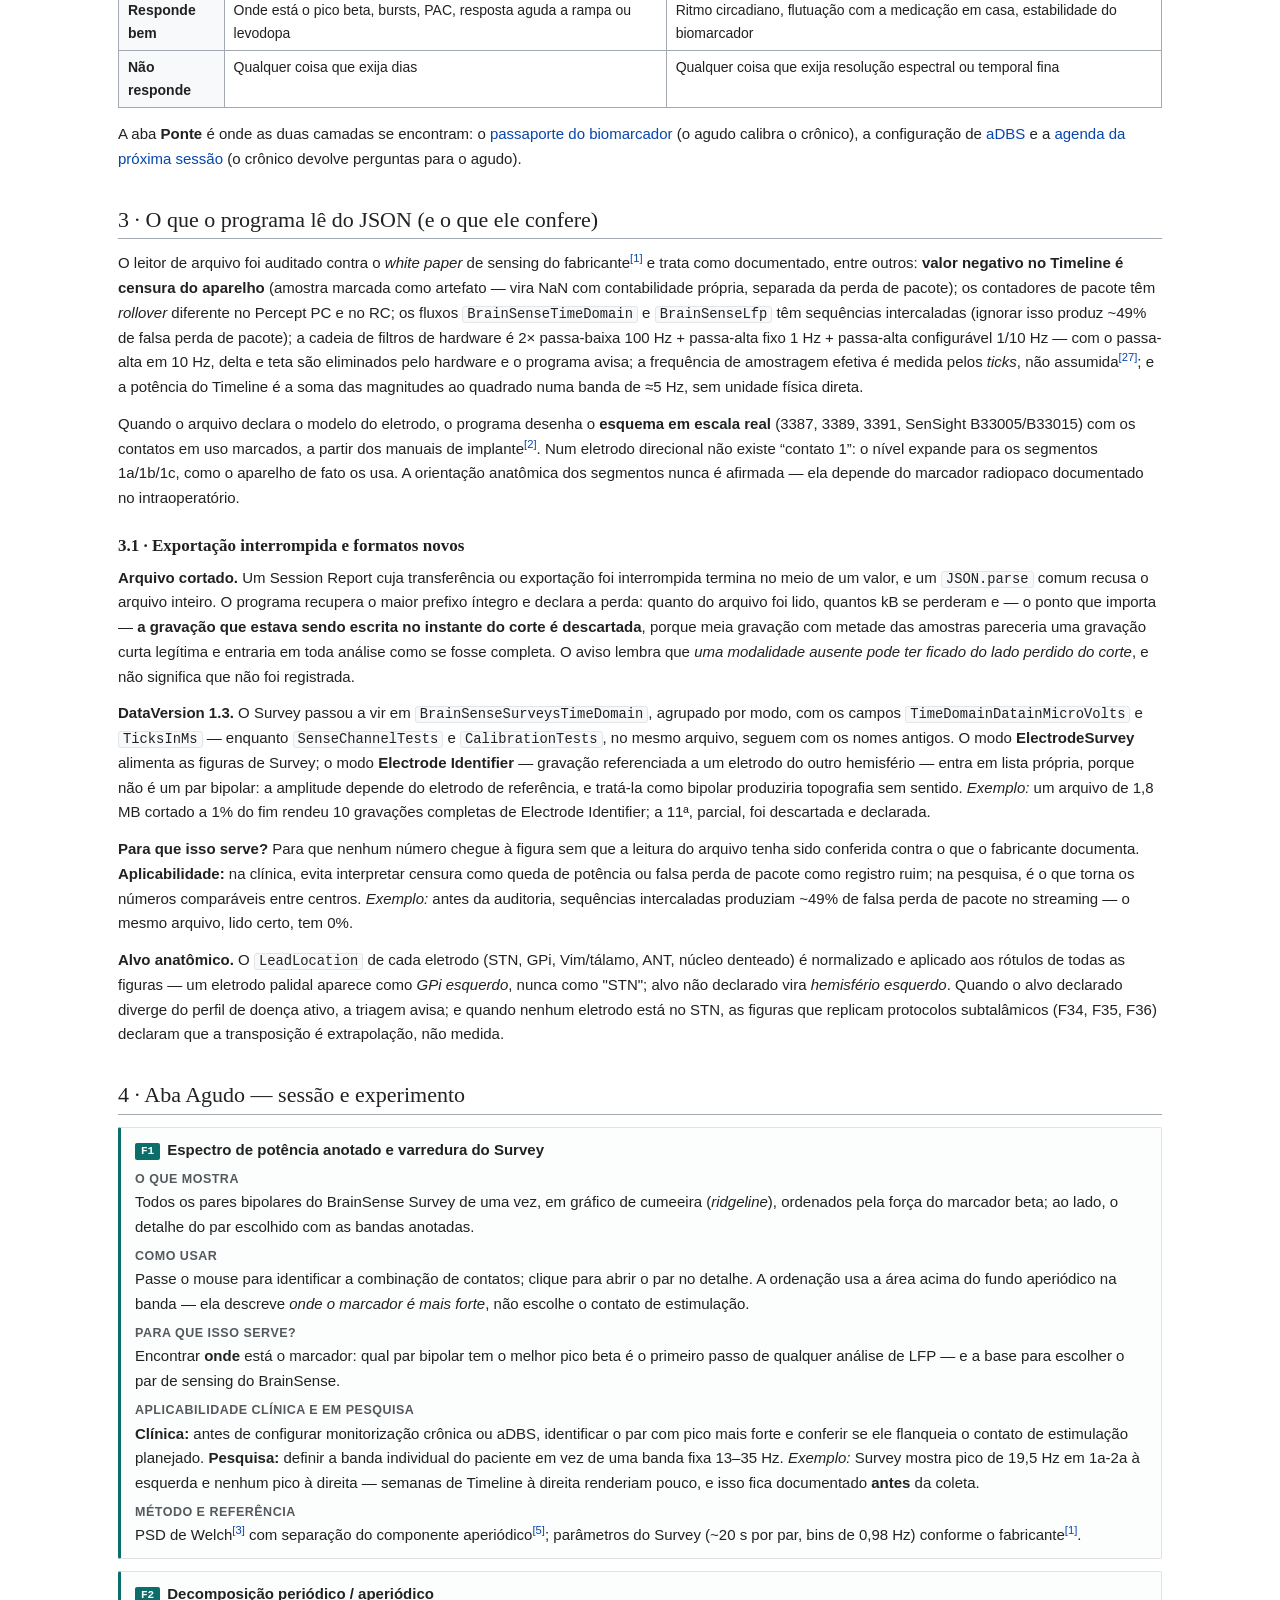
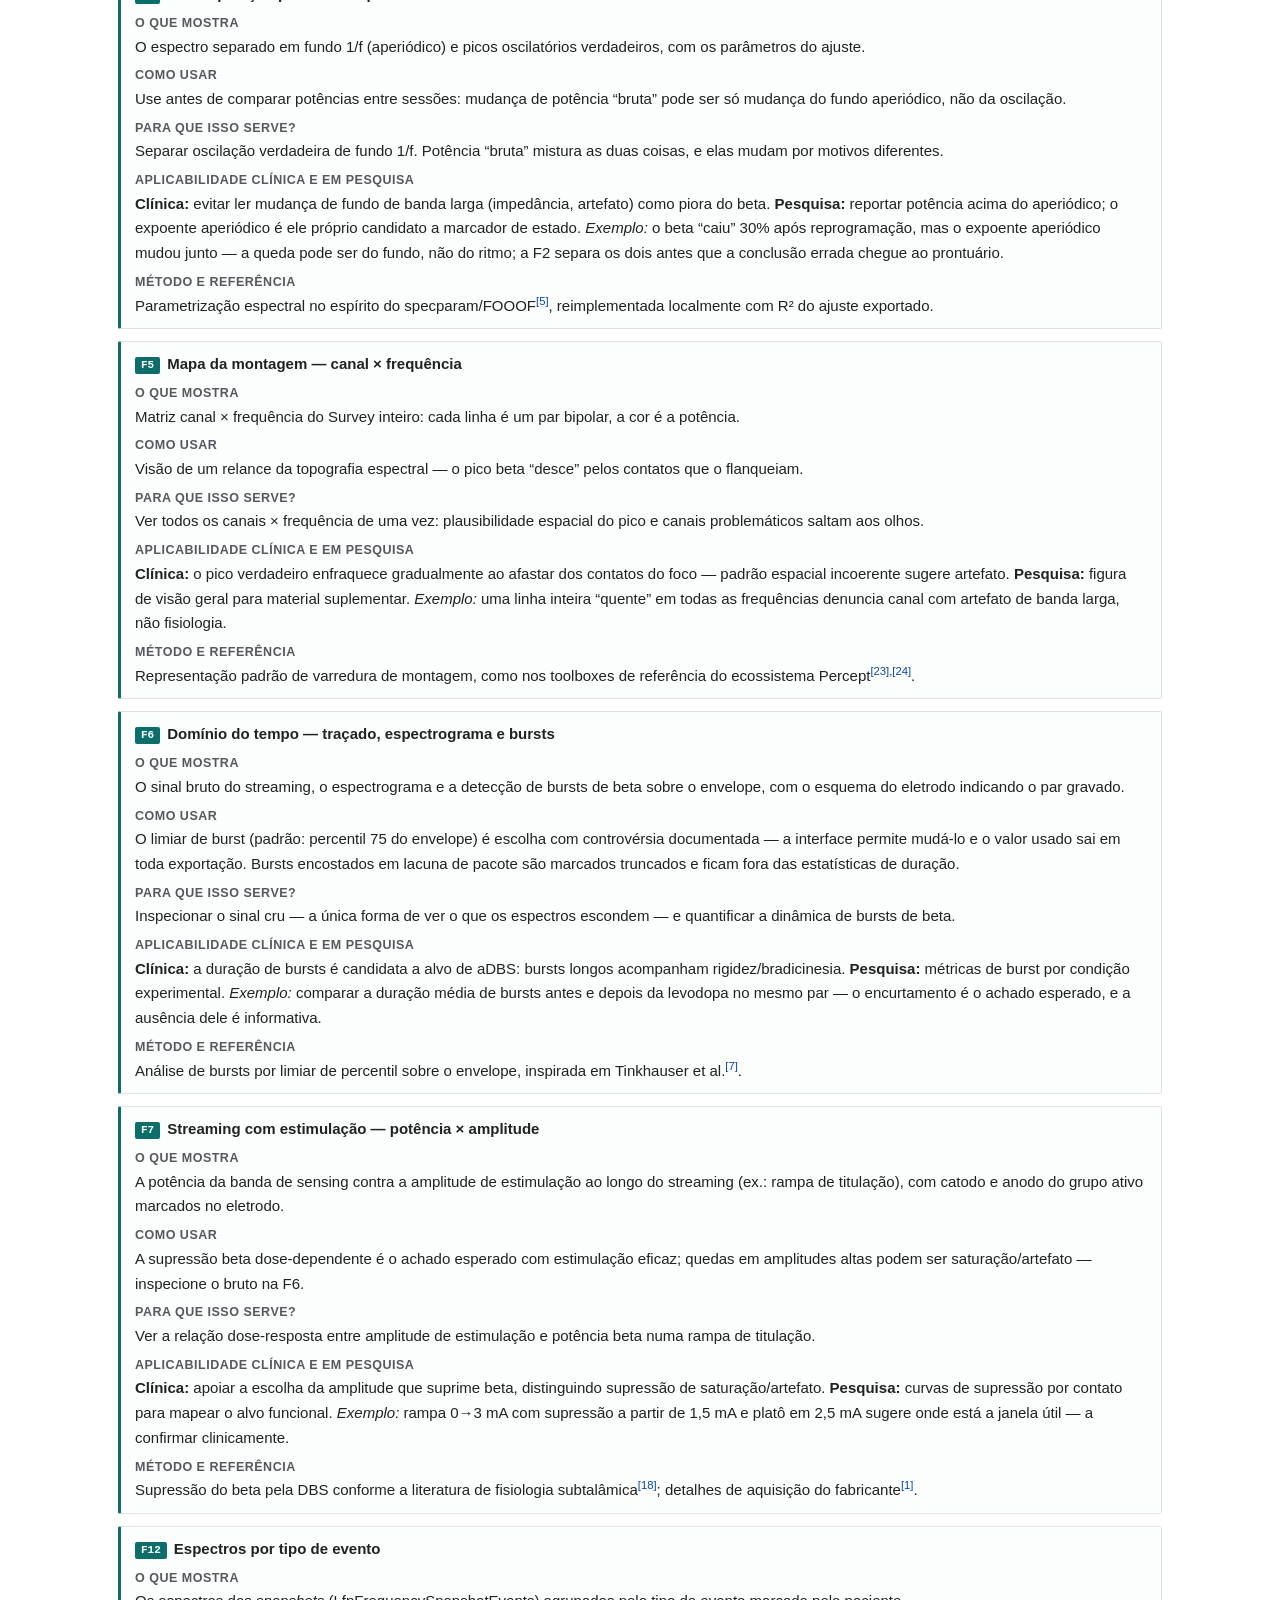
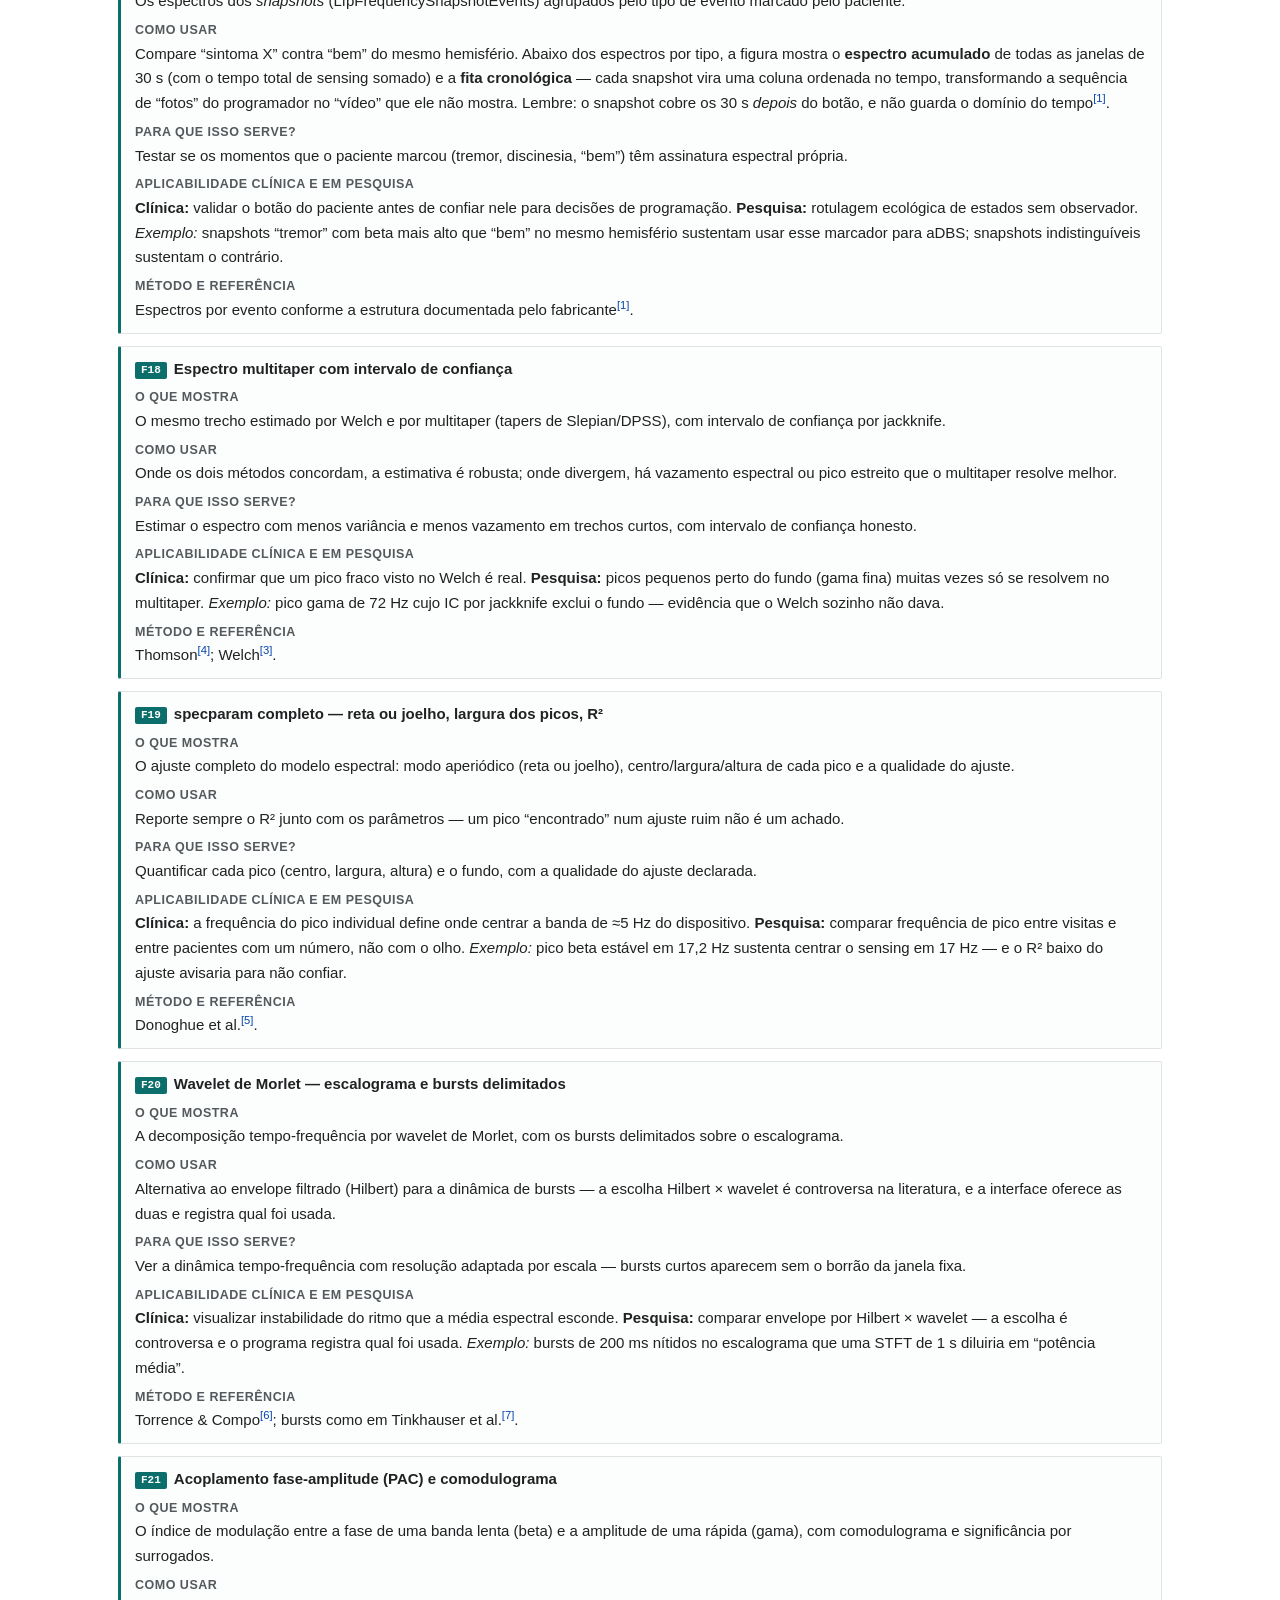
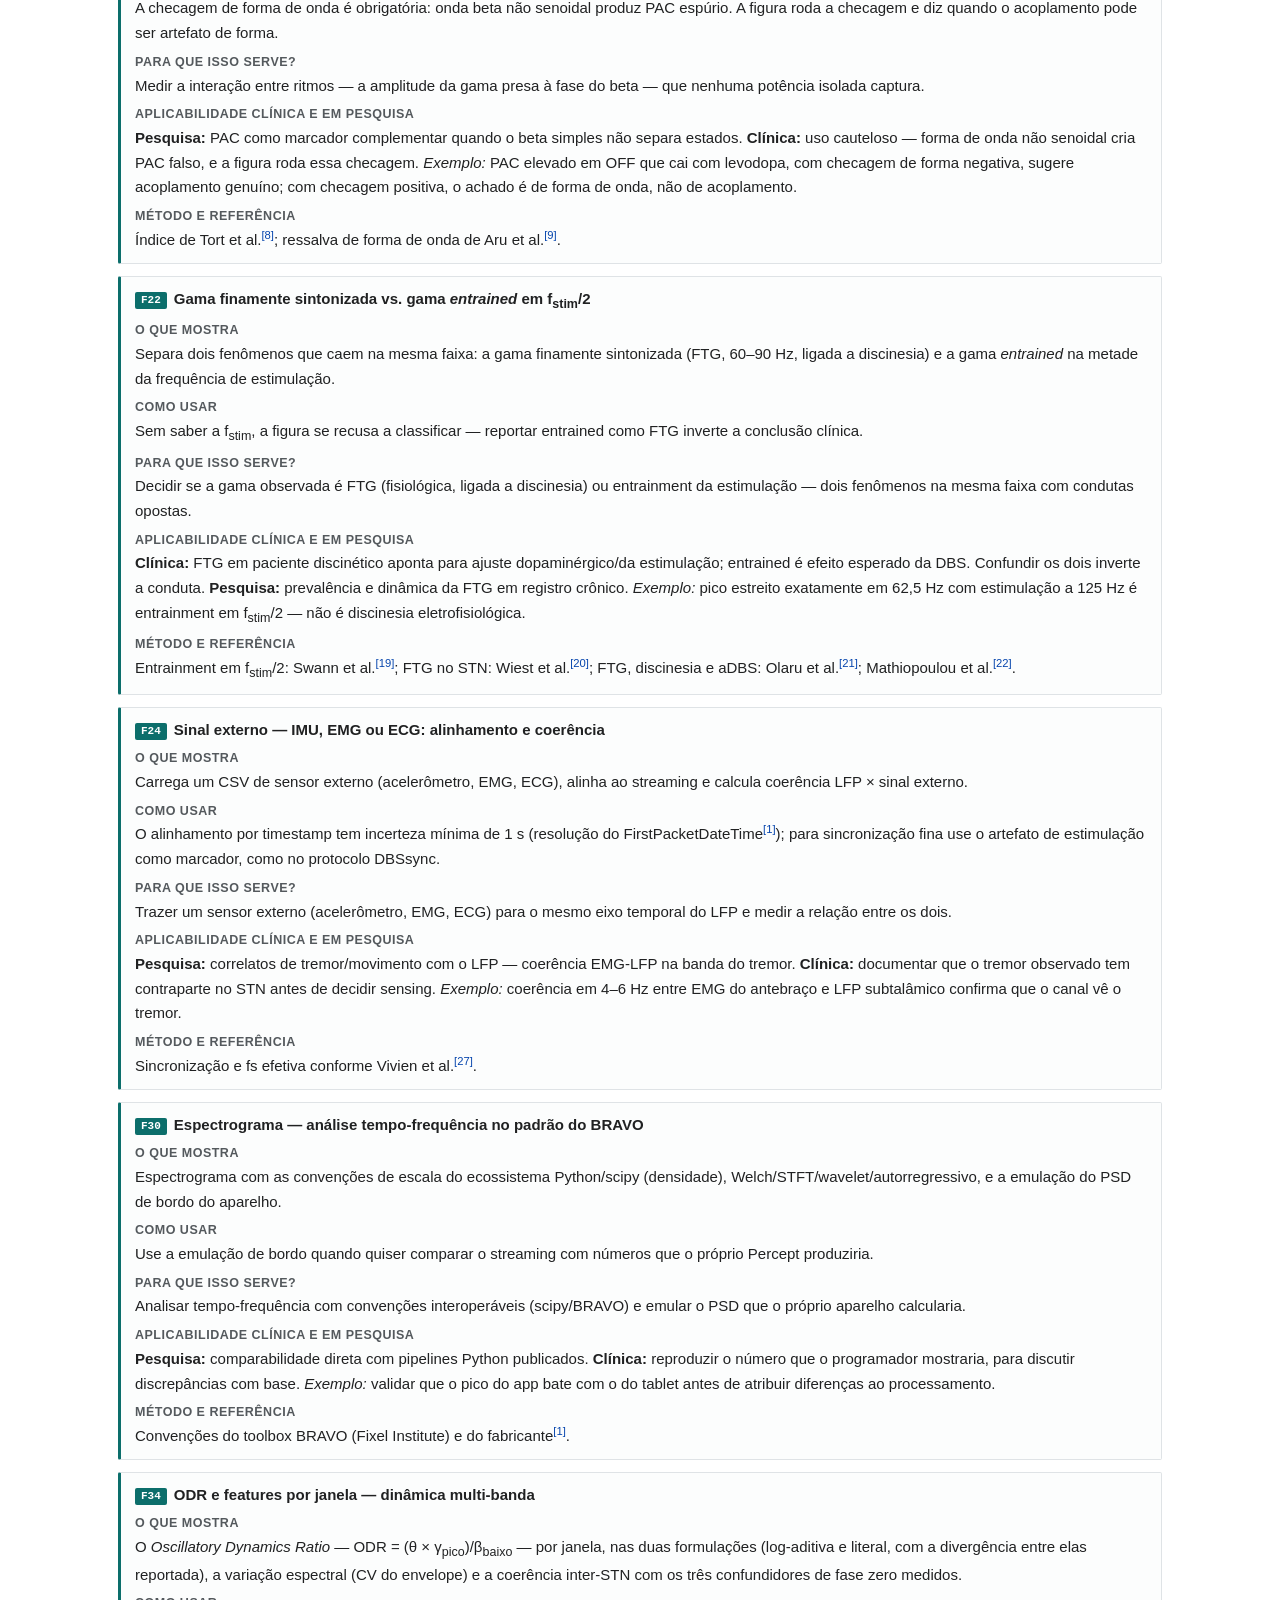
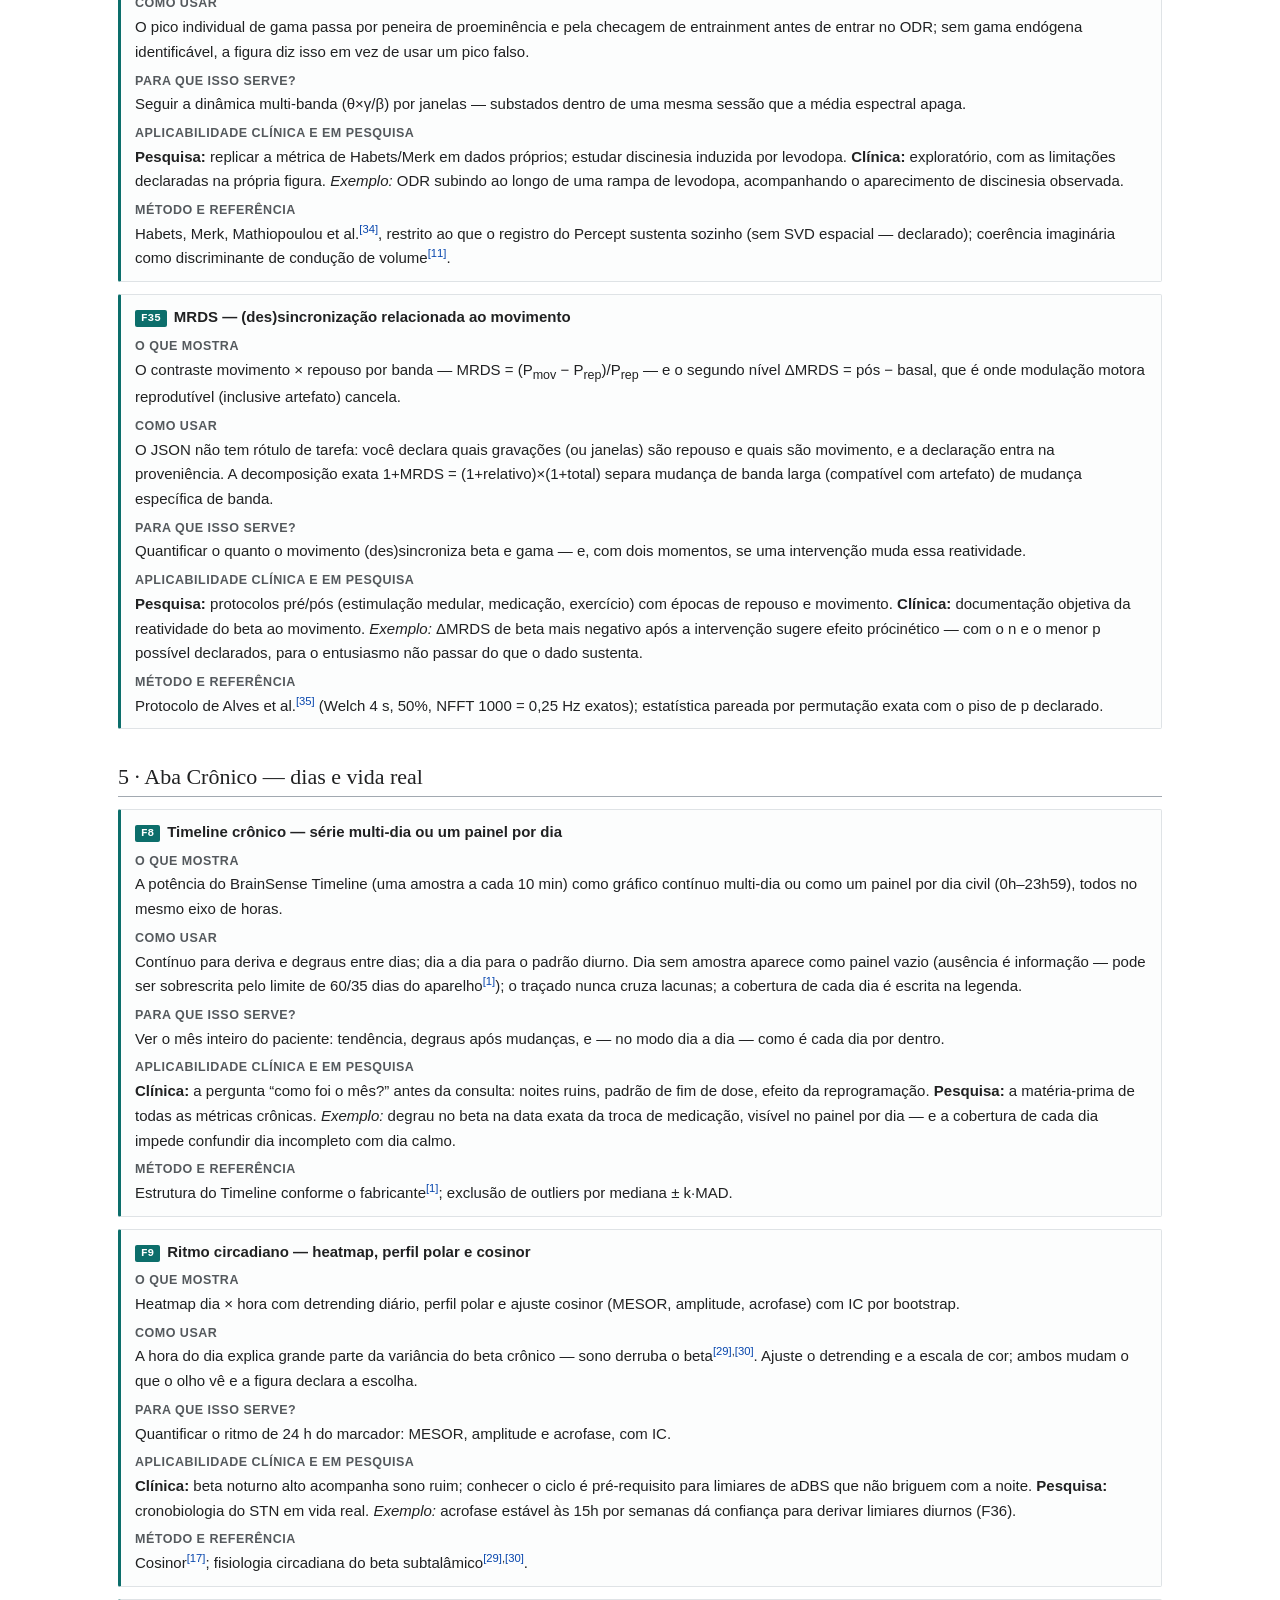
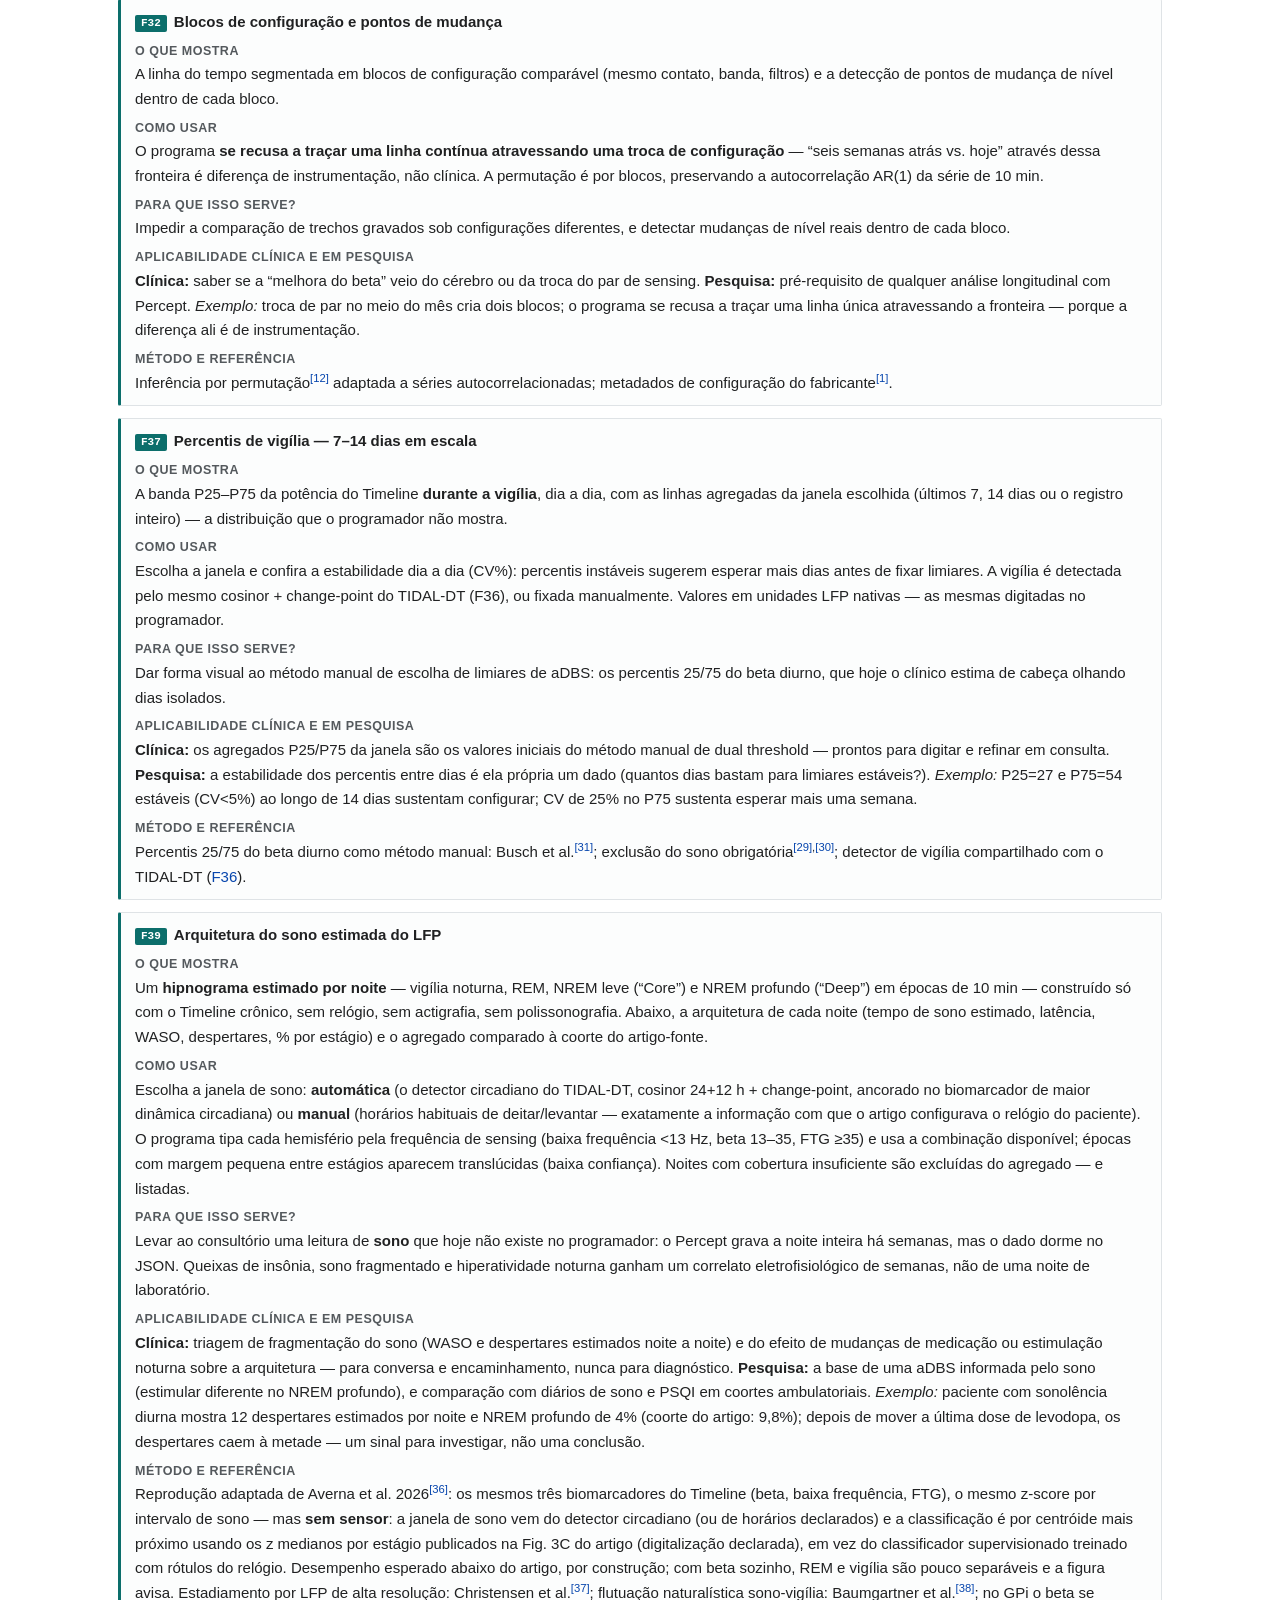
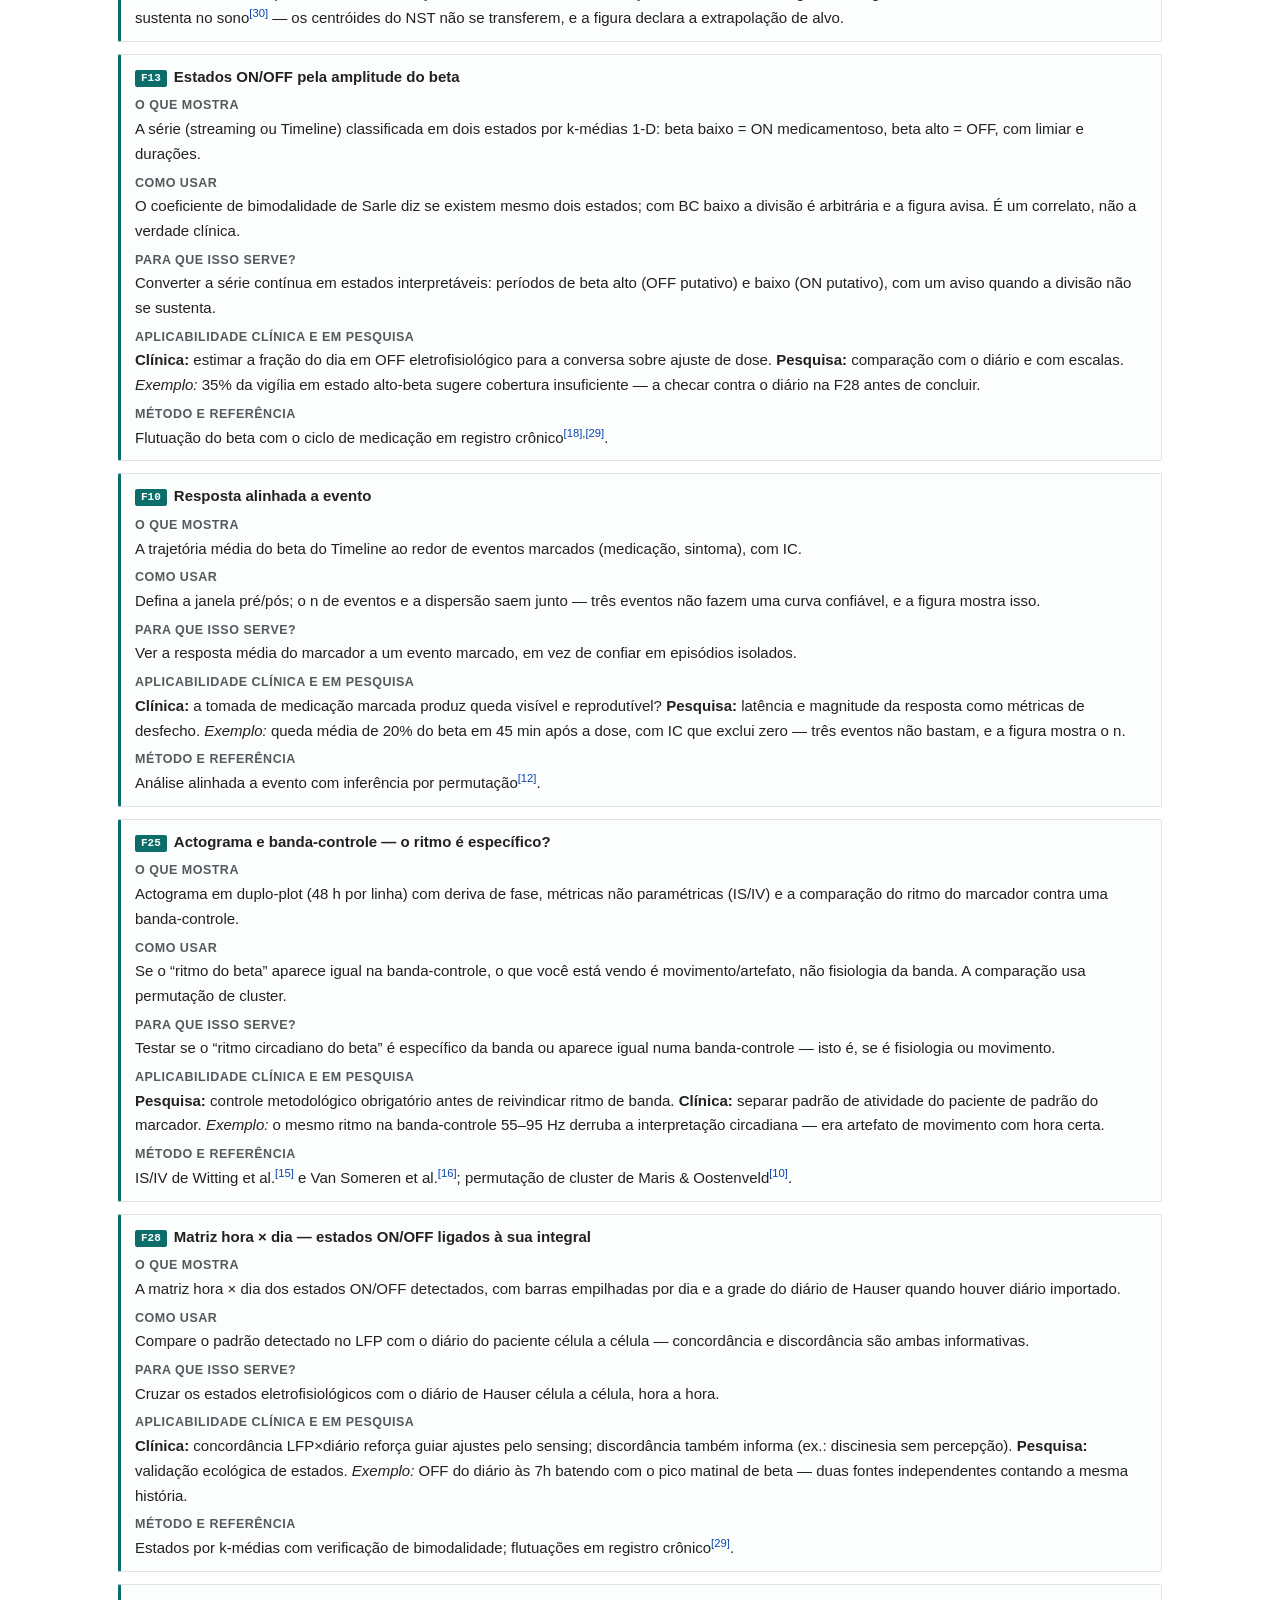
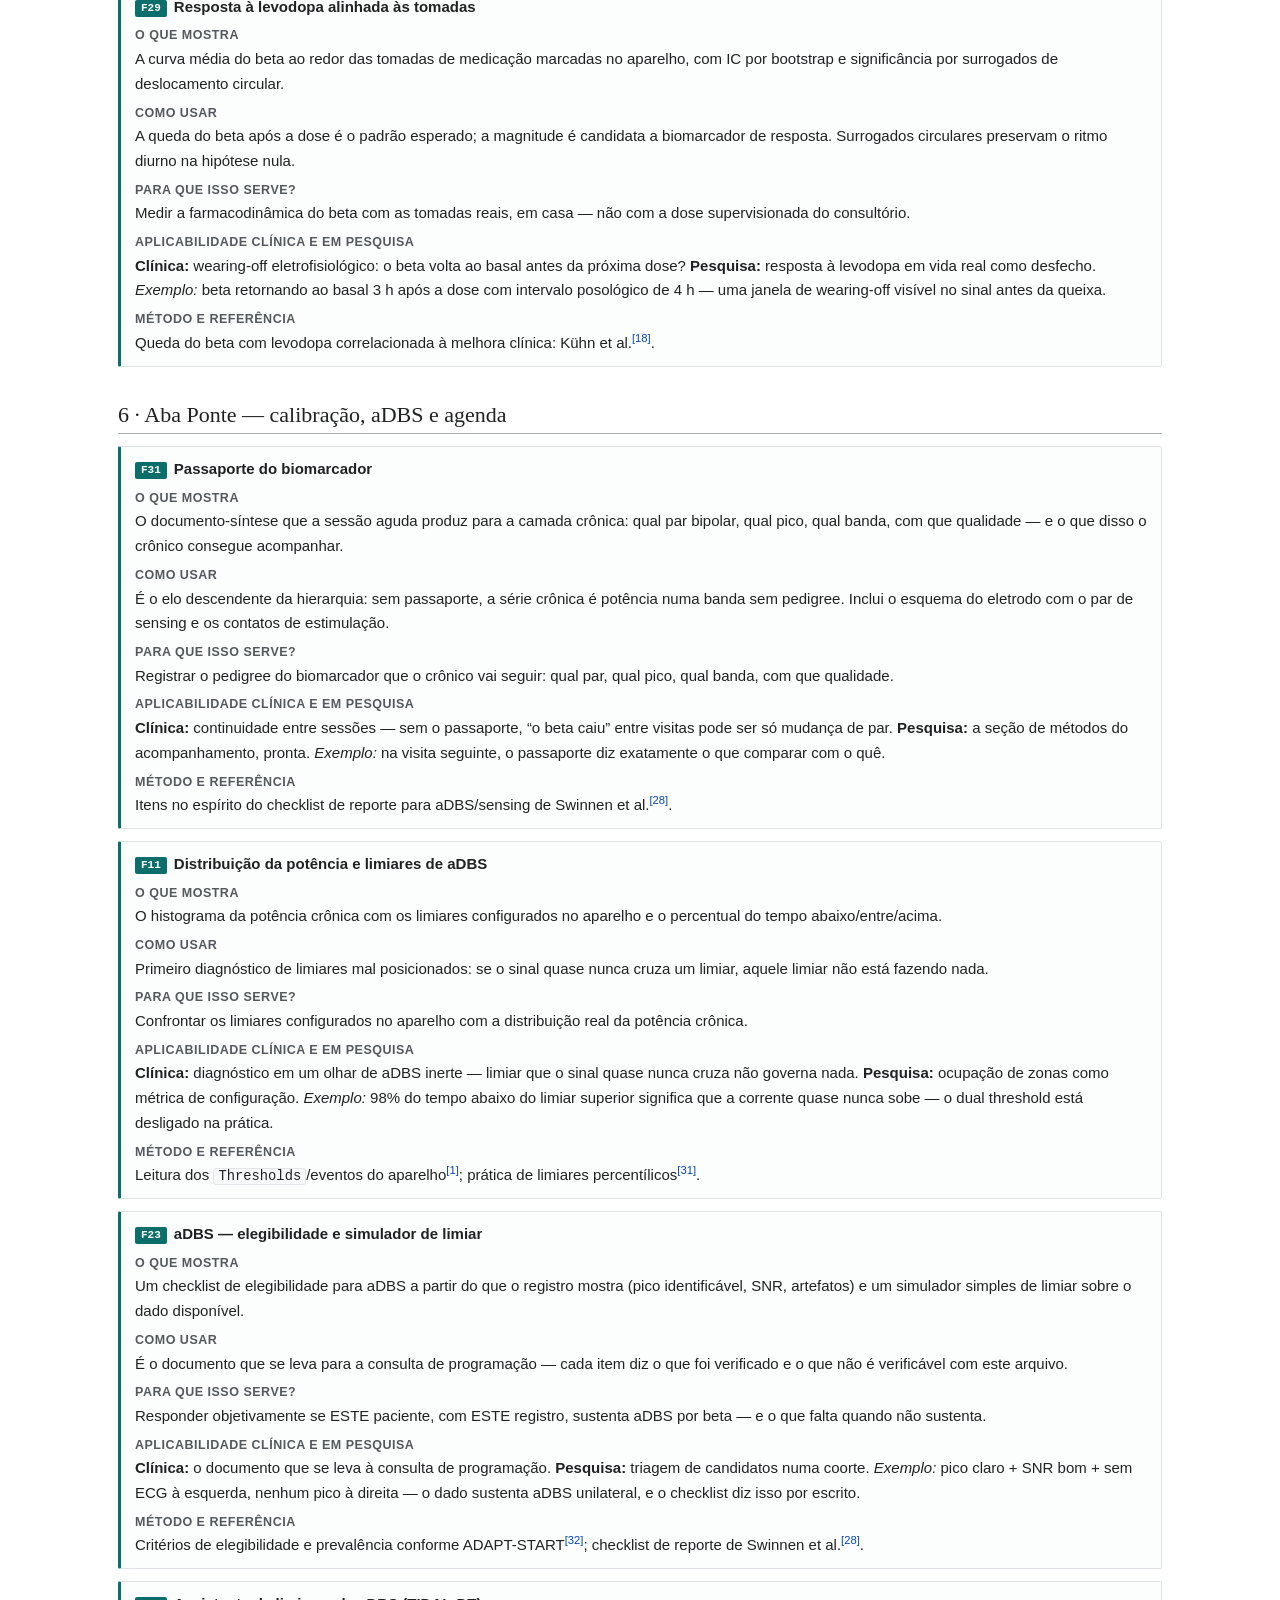
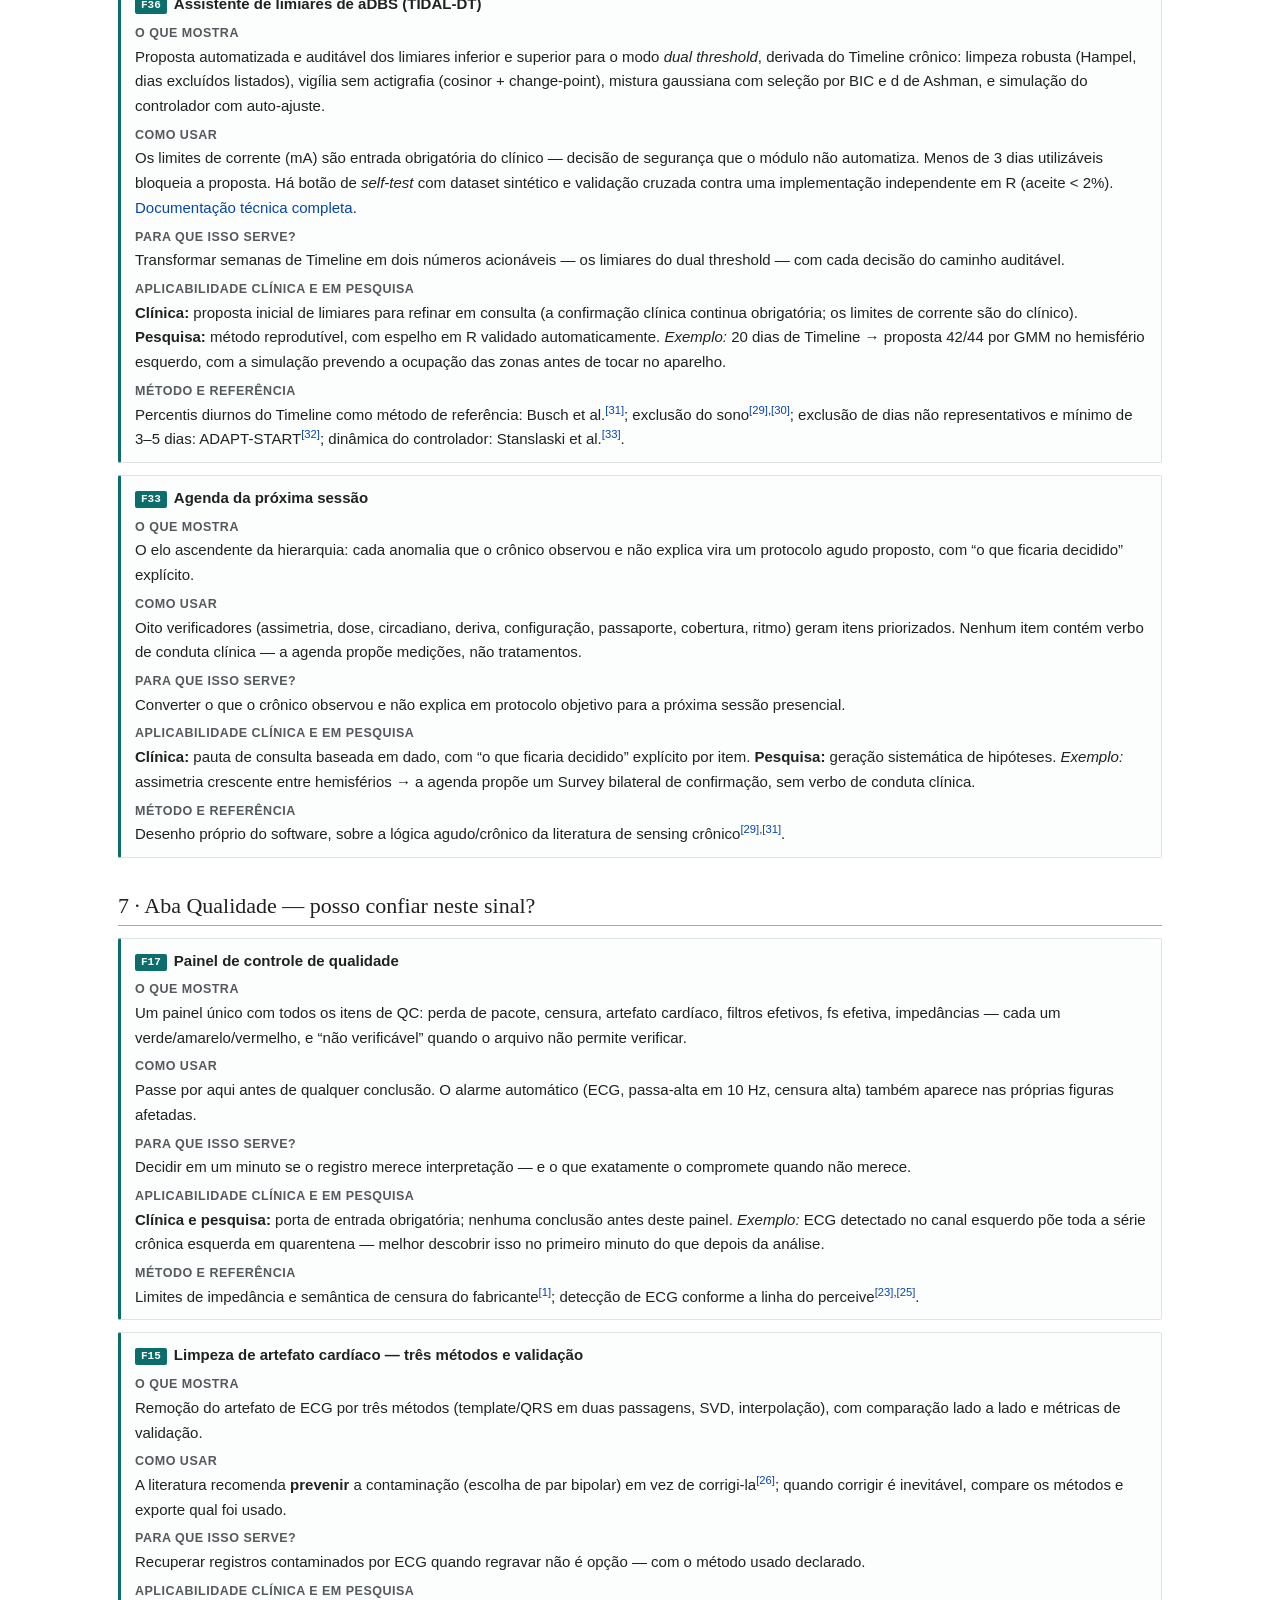
==== commit ee21b4b2: "F39: arquitetura do sono estimada só do LFP crônico (Averna 2026 sem sensores) Reprodução adaptada d" ====
--- a/wiki/index.html
+++ b/wiki/index.html
@@ -353,6 +353,17 @@
 </dl>
 </div>
 
+<div class="figbox" id="f39">
+<h4><span class="fid">F39</span>Arquitetura do sono estimada do LFP</h4>
+<dl>
+<dt>O que mostra</dt><dd>Um <b>hipnograma estimado por noite</b> — vigília noturna, REM, NREM leve (“Core”) e NREM profundo (“Deep”) em épocas de 10&nbsp;min — construído só com o Timeline crônico, sem relógio, sem actigrafia, sem polissonografia. Abaixo, a arquitetura de cada noite (tempo de sono estimado, latência, WASO, despertares, % por estágio) e o agregado comparado à coorte do artigo-fonte.</dd>
+<dt>Como usar</dt><dd>Escolha a janela de sono: <b>automática</b> (o detector circadiano do TIDAL-DT, cosinor 24+12&nbsp;h + change-point, ancorado no biomarcador de maior dinâmica circadiana) ou <b>manual</b> (horários habituais de deitar/levantar — exatamente a informação com que o artigo configurava o relógio do paciente). O programa tipa cada hemisfério pela frequência de sensing (baixa frequência &lt;13&nbsp;Hz, beta 13–35, FTG ≥35) e usa a combinação disponível; épocas com margem pequena entre estágios aparecem translúcidas (baixa confiança). Noites com cobertura insuficiente são excluídas do agregado — e listadas.</dd>
+<dt>Para que isso serve?</dt><dd>Levar ao consultório uma leitura de <b>sono</b> que hoje não existe no programador: o Percept grava a noite inteira há semanas, mas o dado dorme no JSON. Queixas de insônia, sono fragmentado e hiperatividade noturna ganham um correlato eletrofisiológico de semanas, não de uma noite de laboratório.</dd>
+<dt>Aplicabilidade clínica e em pesquisa</dt><dd><b>Clínica:</b> triagem de fragmentação do sono (WASO e despertares estimados noite a noite) e do efeito de mudanças de medicação ou estimulação noturna sobre a arquitetura — para conversa e encaminhamento, nunca para diagnóstico. <b>Pesquisa:</b> a base de uma aDBS informada pelo sono (estimular diferente no NREM profundo), e comparação com diários de sono e PSQI em coortes ambulatoriais. <i>Exemplo:</i> paciente com sonolência diurna mostra 12 despertares estimados por noite e NREM profundo de 4% (coorte do artigo: 9,8%); depois de mover a última dose de levodopa, os despertares caem à metade — um sinal para investigar, não uma conclusão.</dd>
+<dt>Método e referência</dt><dd>Reprodução adaptada de Averna et&nbsp;al. 2026<sup class="ref"><a href="#r36">[36]</a></sup>: os mesmos três biomarcadores do Timeline (beta, baixa frequência, FTG), o mesmo z-score por intervalo de sono — mas <b>sem sensor</b>: a janela de sono vem do detector circadiano (ou de horários declarados) e a classificação é por centróide mais próximo usando os z medianos por estágio publicados na Fig.&nbsp;3C do artigo (digitalização declarada), em vez do classificador supervisionado treinado com rótulos do relógio. Desempenho esperado abaixo do artigo, por construção; com beta sozinho, REM e vigília são pouco separáveis e a figura avisa. Estadiamento por LFP de alta resolução: Christensen et&nbsp;al.<sup class="ref"><a href="#r37">[37]</a></sup>; flutuação naturalística sono-vigília: Baumgartner et&nbsp;al.<sup class="ref"><a href="#r38">[38]</a></sup>; no GPi o beta se sustenta no sono<sup class="ref"><a href="#r30">[30]</a></sup> — os centróides do NST não se transferem, e a figura declara a extrapolação de alvo.</dd>
+</dl>
+</div>
+
 <div class="figbox" id="f13">
 <h4><span class="fid">F13</span>Estados ON/OFF pela amplitude do beta</h4>
 <dl>
@@ -618,11 +629,14 @@
   <li id="r33">Stanslaski S, et al. Dinâmica do controlador de aDBS do Percept (disparo &gt;1,2 s; rampas ~2,5/5 min; passos 0,1/0,01 mA). <i>npj Parkinsons Dis</i> 2024. <a class="ext" href="https://doi.org/10.1038/s41531-024-00772-5">doi:10.1038/s41531-024-00772-5</a></li>
   <li id="r34">Habets JGV, Merk T, Mathiopoulou V, et al. Movement dependent neural substates within levodopa-induced dyskinesia in Parkinson's disease. <i>Brain</i> 2026. <a class="ext" href="https://doi.org/10.1093/brain/awag256">doi:10.1093/brain/awag256</a></li>
   <li id="r35">Alves ALM, et al. Transcutaneous spinal magnetic stimulation affects subthalamic activity in Parkinson's disease. <i>Mov Disord</i> 2025;40:2543–2545. <a class="ext" href="https://doi.org/10.1002/mds.70035">doi:10.1002/mds.70035</a></li>
+  <li id="r36">Averna A, Bernasconi E, Colombo A, et al. Decoding sleep architecture from ambulatory basal ganglia signals in Parkinson's disease. <i>Mov Disord</i> 2026. <a class="ext" href="https://doi.org/10.1002/mds.70493">doi:10.1002/mds.70493</a></li>
+  <li id="r37">Christensen E, Abosch A, Thompson JA, Zylberberg J. Inferring sleep stage from local field potentials recorded in the subthalamic nucleus of Parkinson's patients. <i>J Sleep Res</i> 2019;28:e12806. <a class="ext" href="https://doi.org/10.1111/jsr.12806">doi:10.1111/jsr.12806</a></li>
+  <li id="r38">Baumgartner AJ, et al. Diurnal fluctuations of subthalamic nucleus local field potentials with naturalistic sleep-wake behavior in Parkinson's disease. <i>Sleep</i> 2025;48:zsaf005. <a class="ext" href="https://doi.org/10.1093/sleep/zsaf005">doi:10.1093/sleep/zsaf005</a></li>
 </ol>
 
 <h2 id="vertambem">13 · Ver também</h2>
 <ul>
-  <li><a href="../">O aplicativo</a> · <a href="../docs/arquitetura.md">arquitetura do código</a> · <a href="../docs/auditoria-whitepaper.md">auditoria contra o white paper</a> · <a href="../docs/odr.md">ODR</a> · <a href="../docs/mrds.md">MRDS</a> · <a href="../docs/tidal.md">TIDAL-DT</a></li>
+  <li><a href="../">O aplicativo</a> · <a href="../docs/arquitetura.md">arquitetura do código</a> · <a href="../docs/auditoria-whitepaper.md">auditoria contra o white paper</a> · <a href="../docs/odr.md">ODR</a> · <a href="../docs/mrds.md">MRDS</a> · <a href="../docs/tidal.md">TIDAL-DT</a> · <a href="../docs/sono.md">arquitetura do sono</a></li>
   <li>Toolboxes do ecossistema Percept (leitura de arquitetura, não dependência): <a class="ext" href="https://github.com/neuromodulation/perceive">perceive</a> · Percept Toolbox (Thenaisie) · DBScope · BRAVO (Fixel Institute) · <a class="ext" href="https://github.com/neuromodulation/py_neuromodulation">py_neuromodulation</a></li>
 </ul>
 
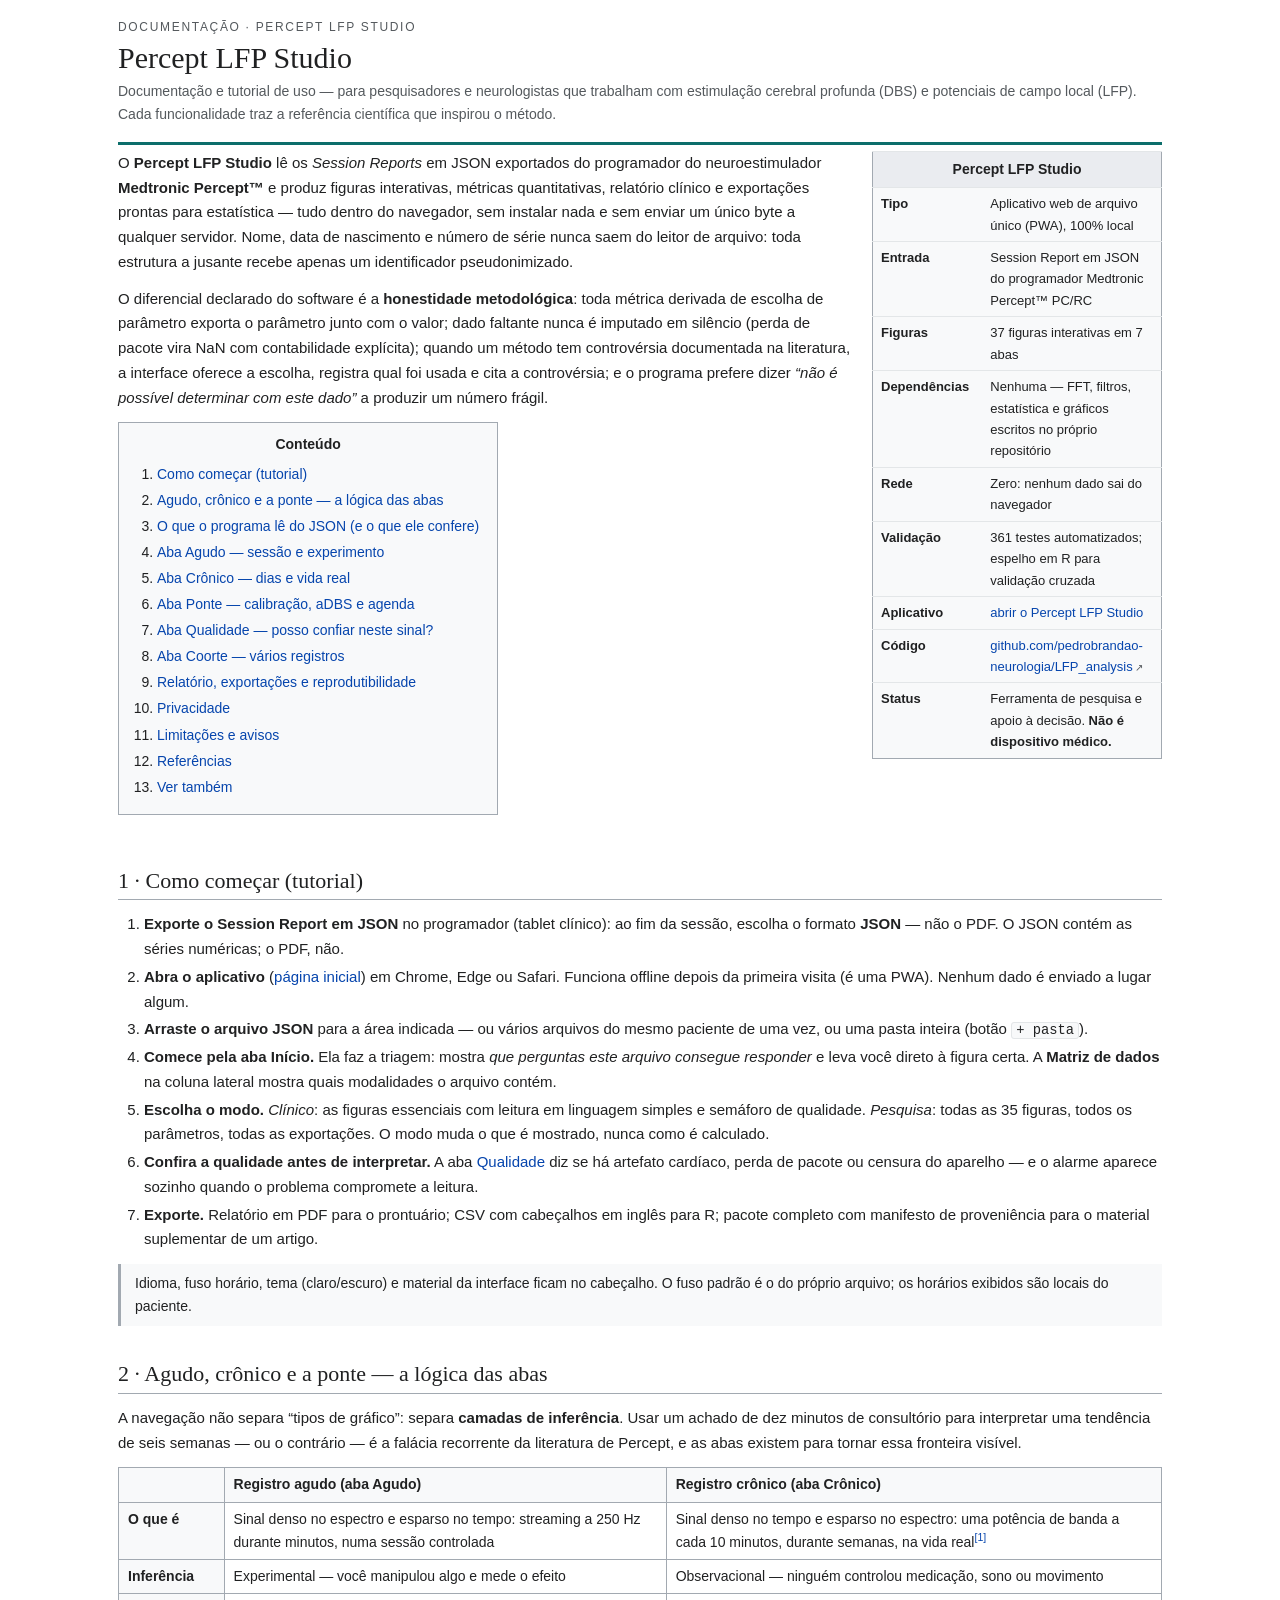
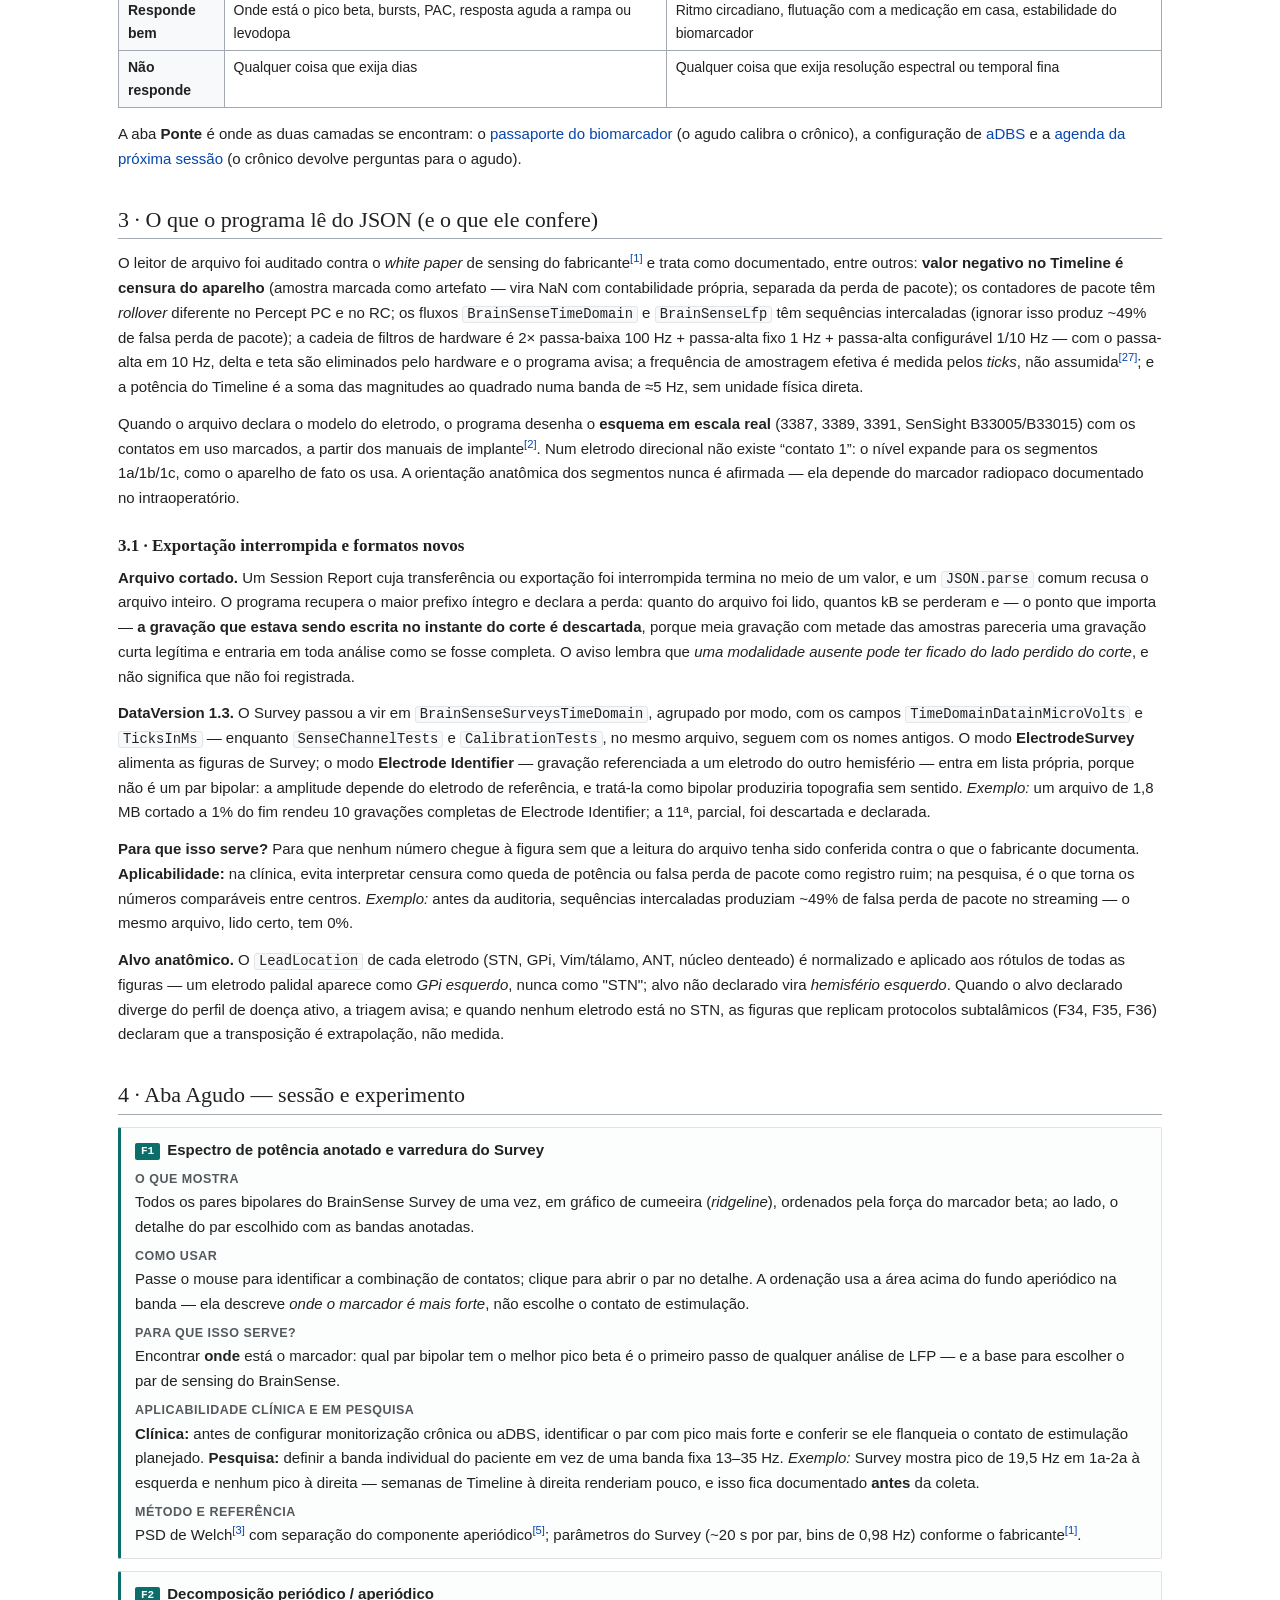
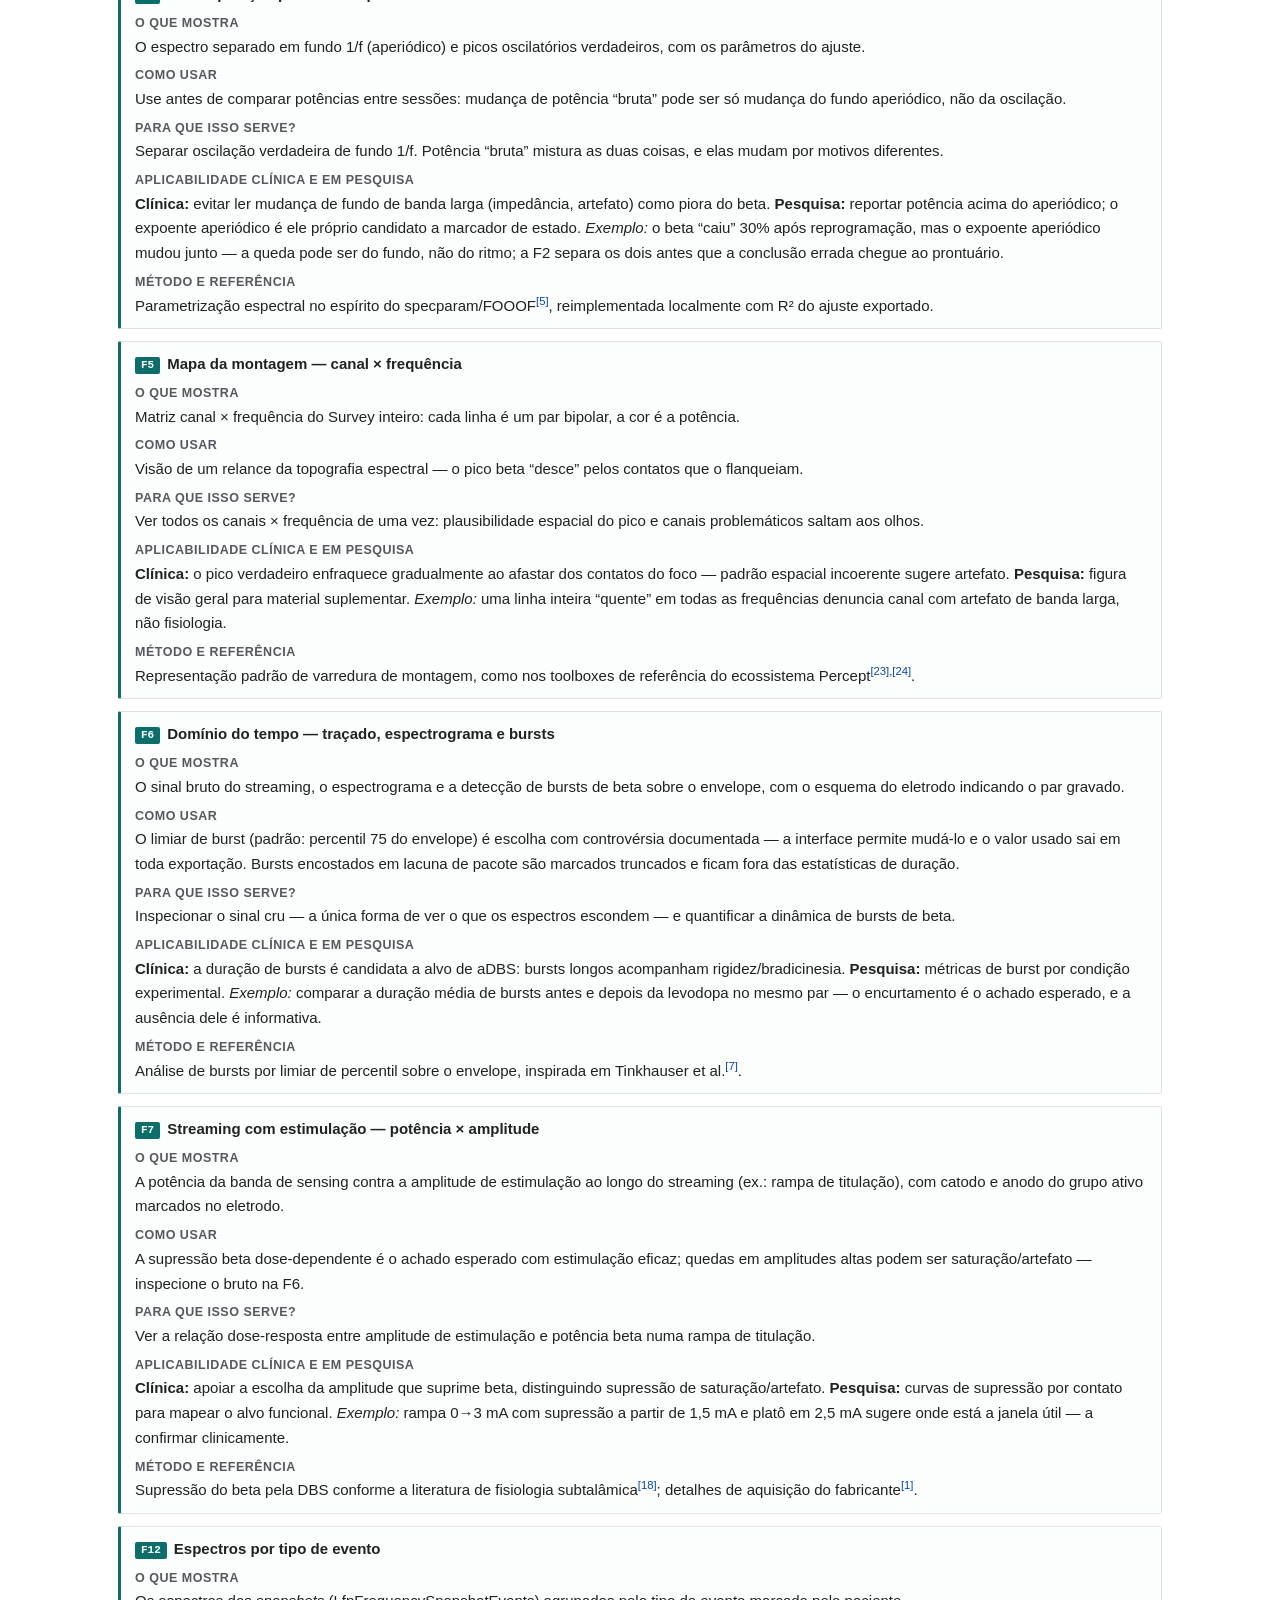
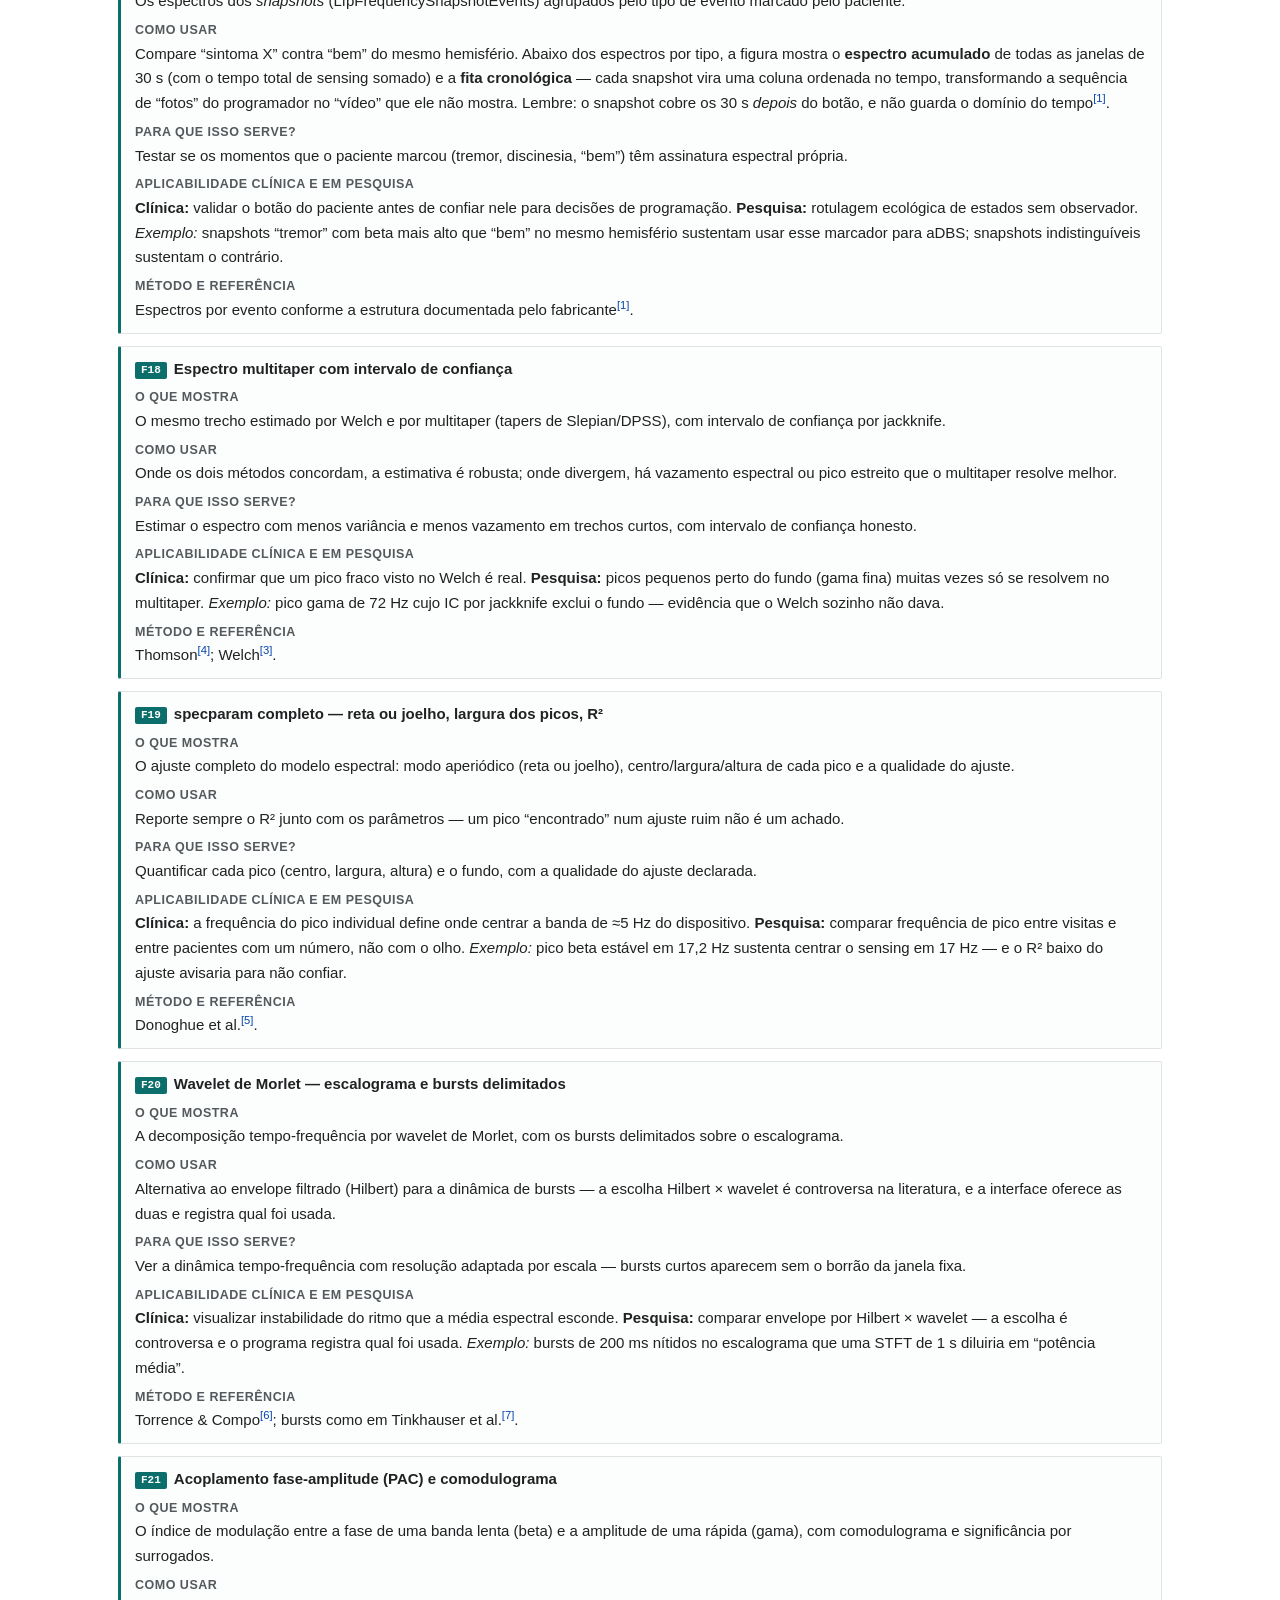
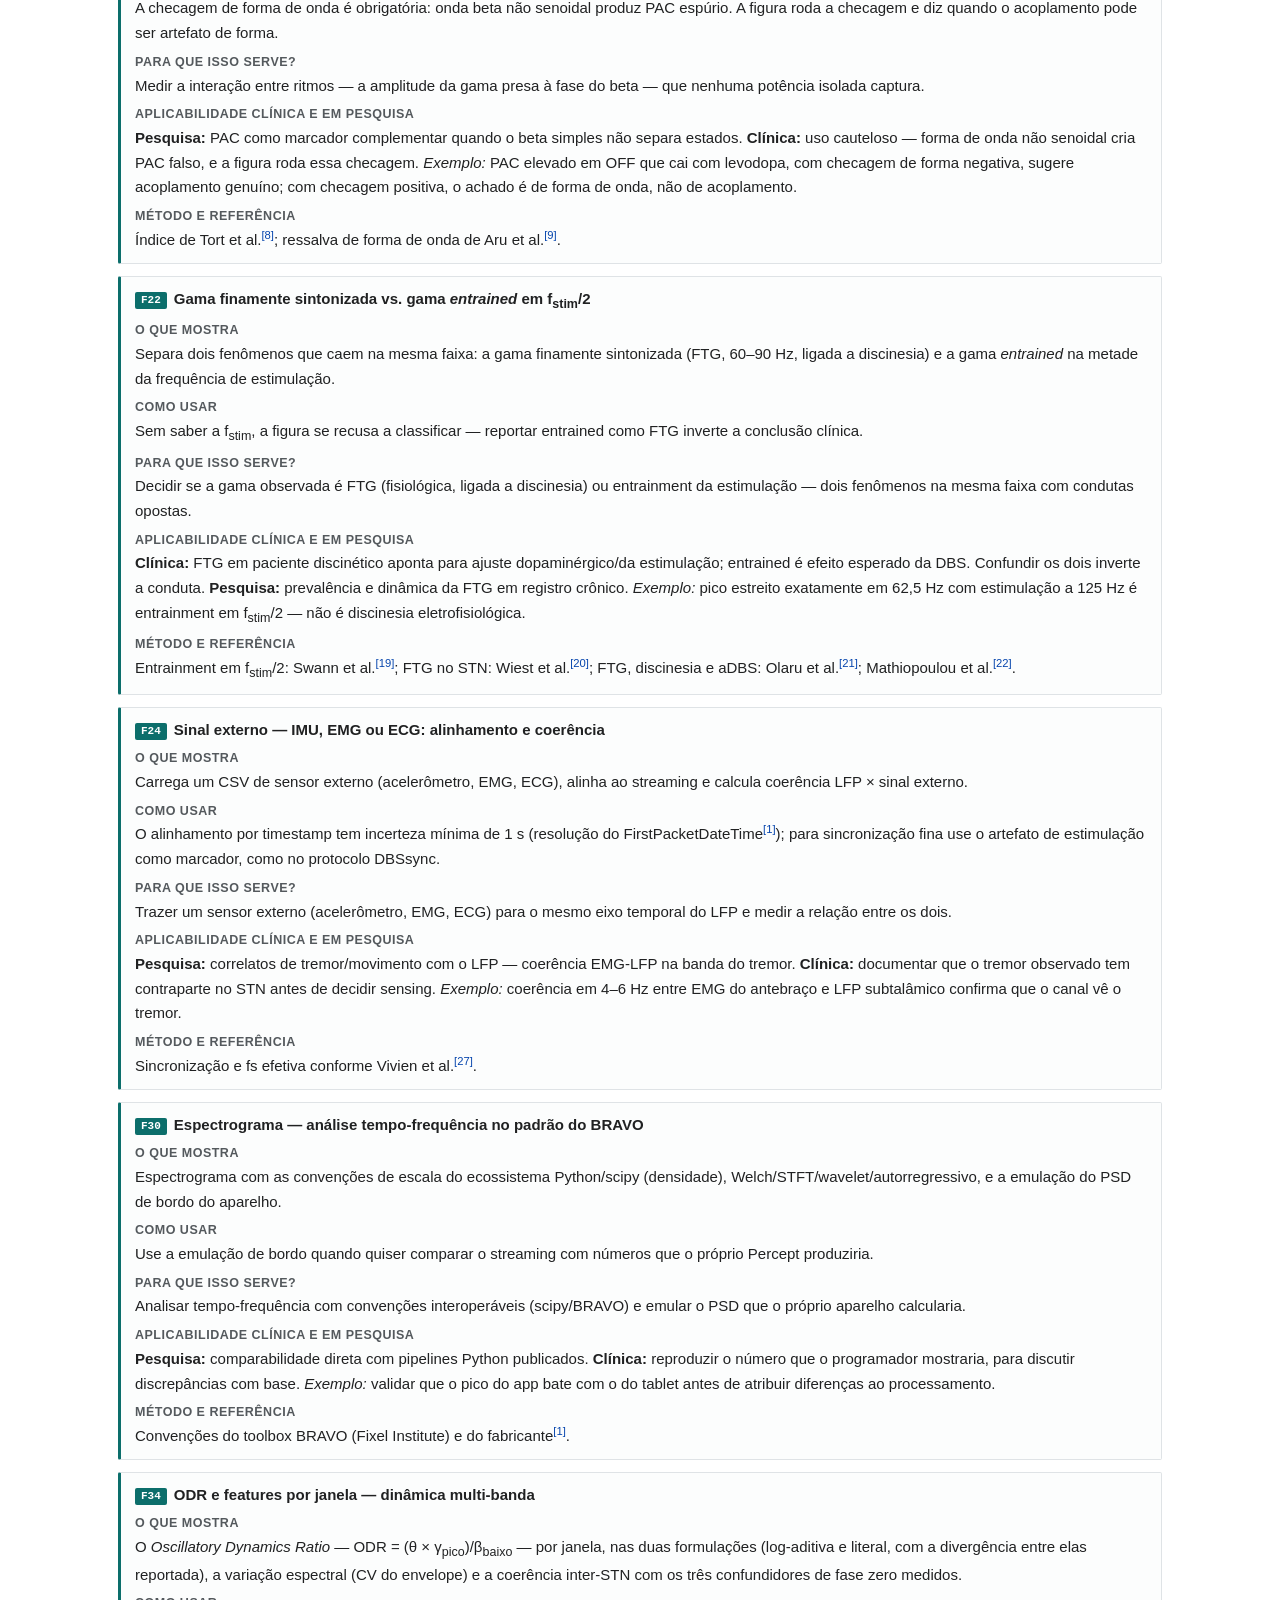
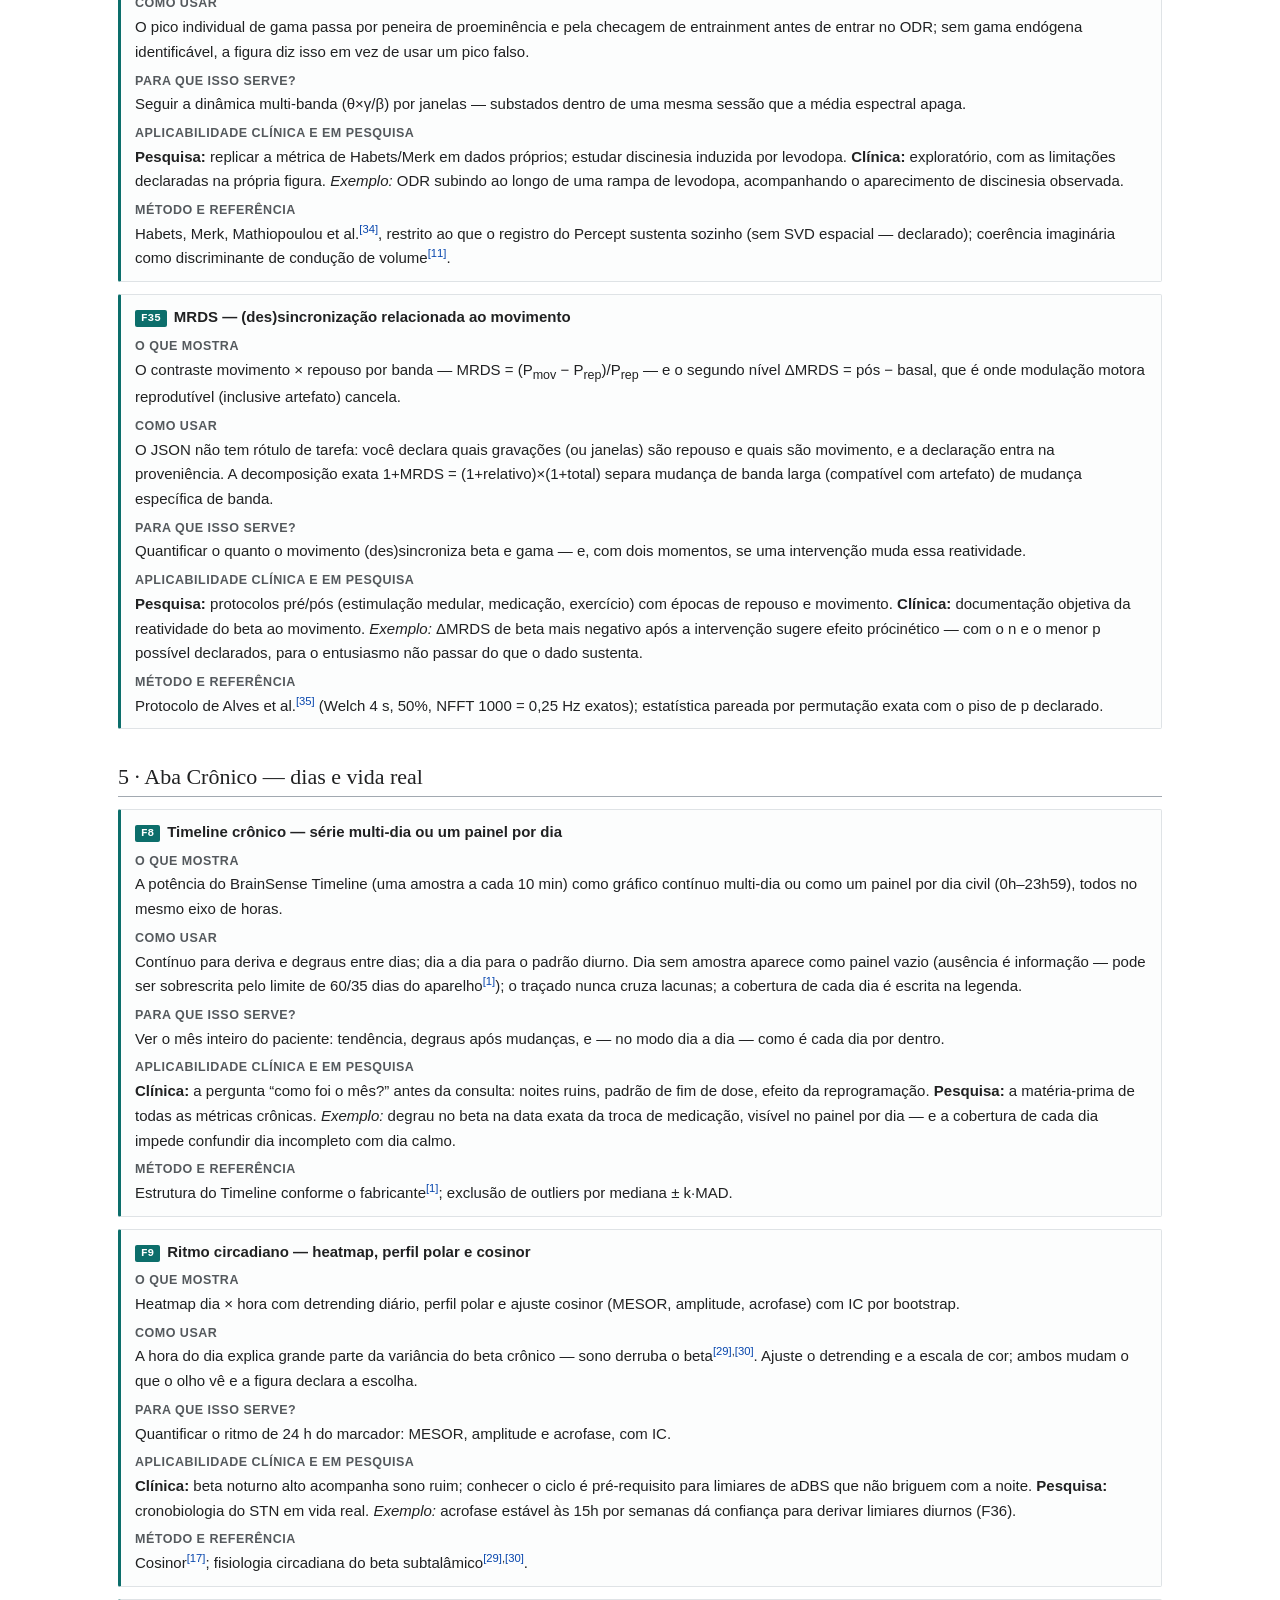
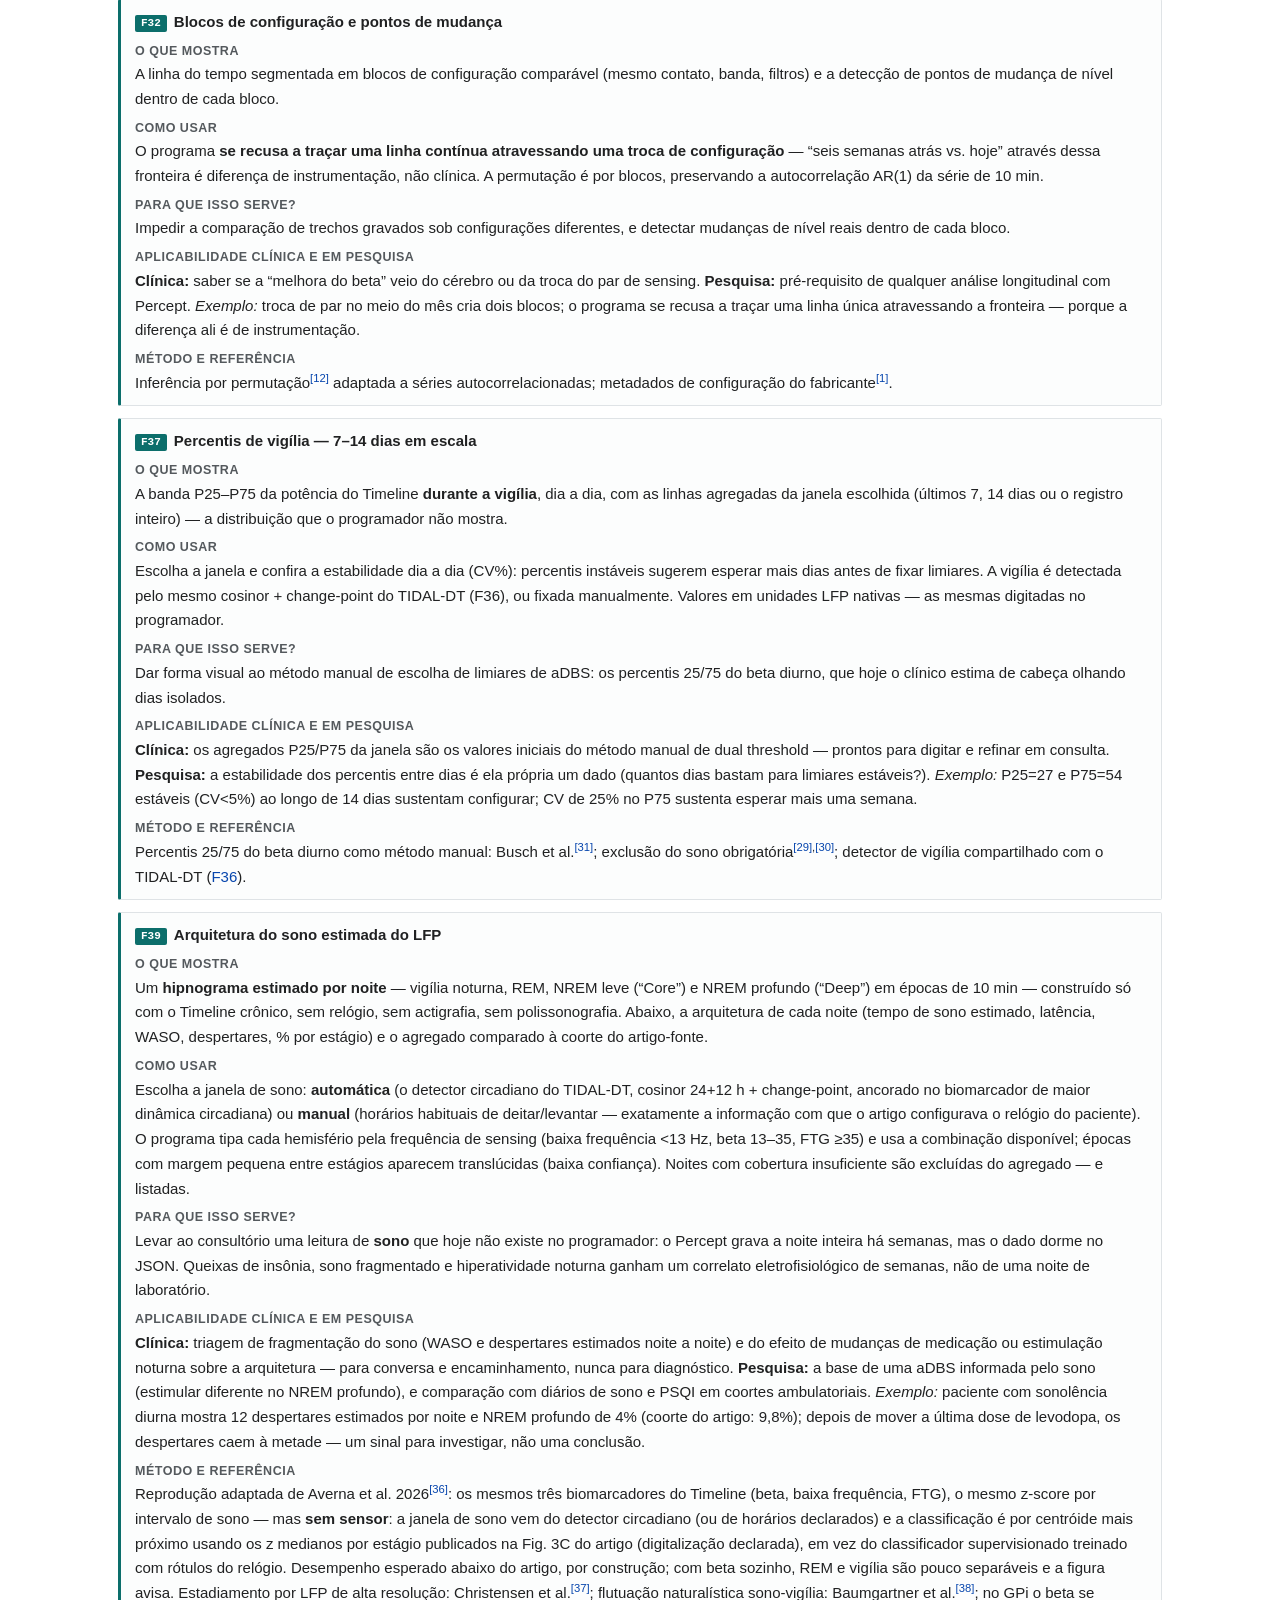
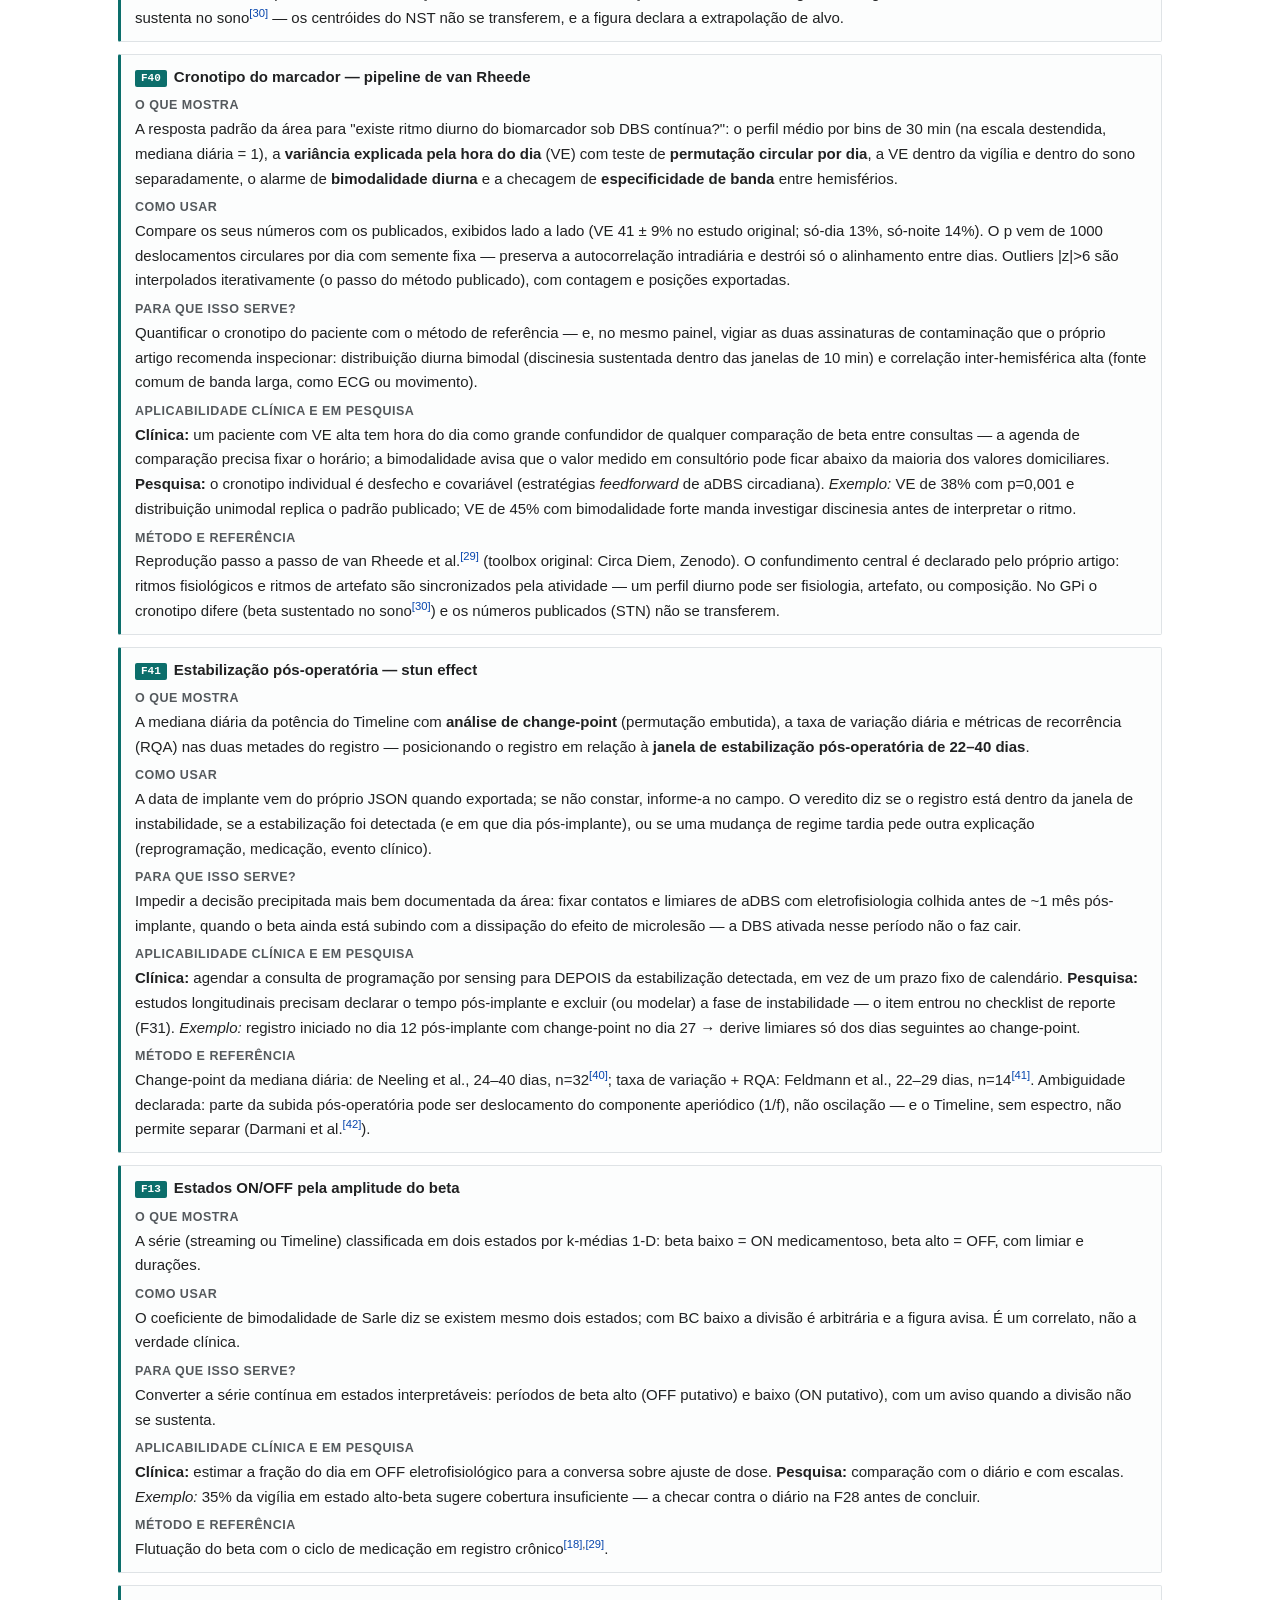
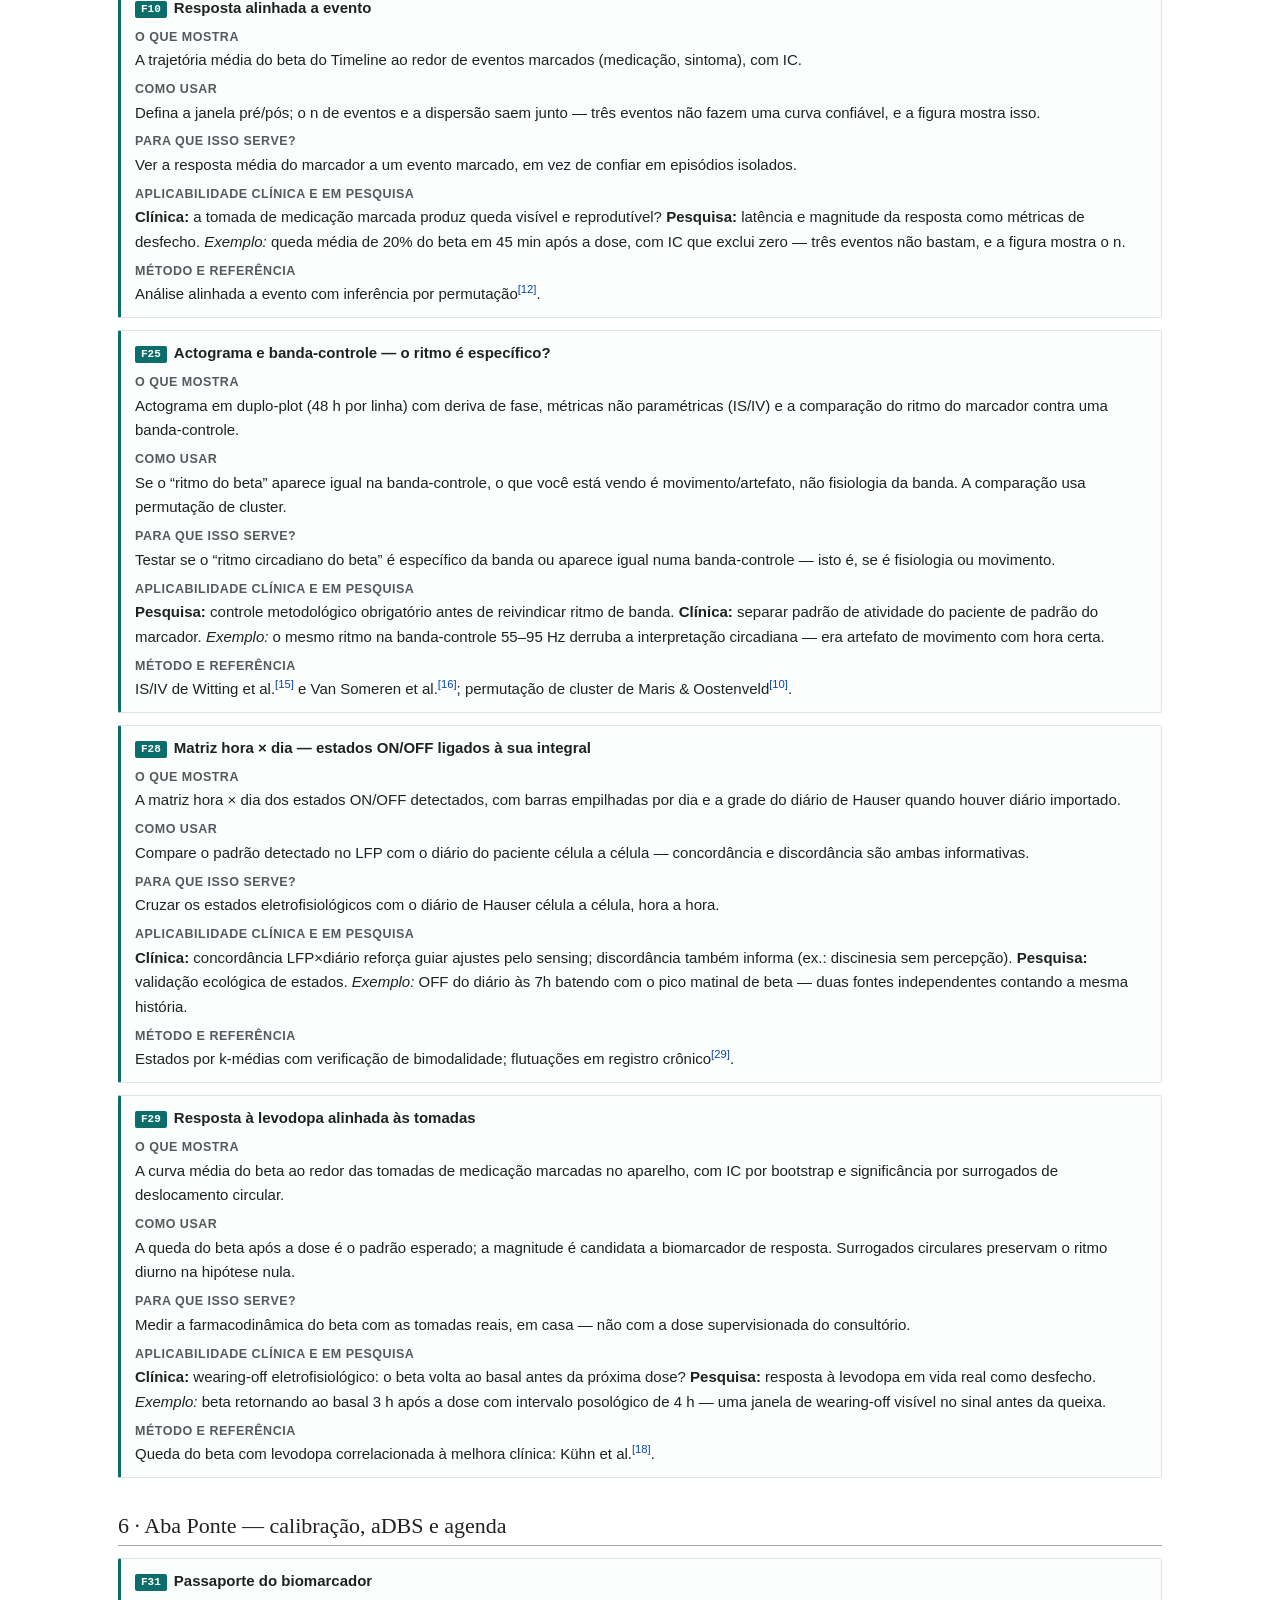
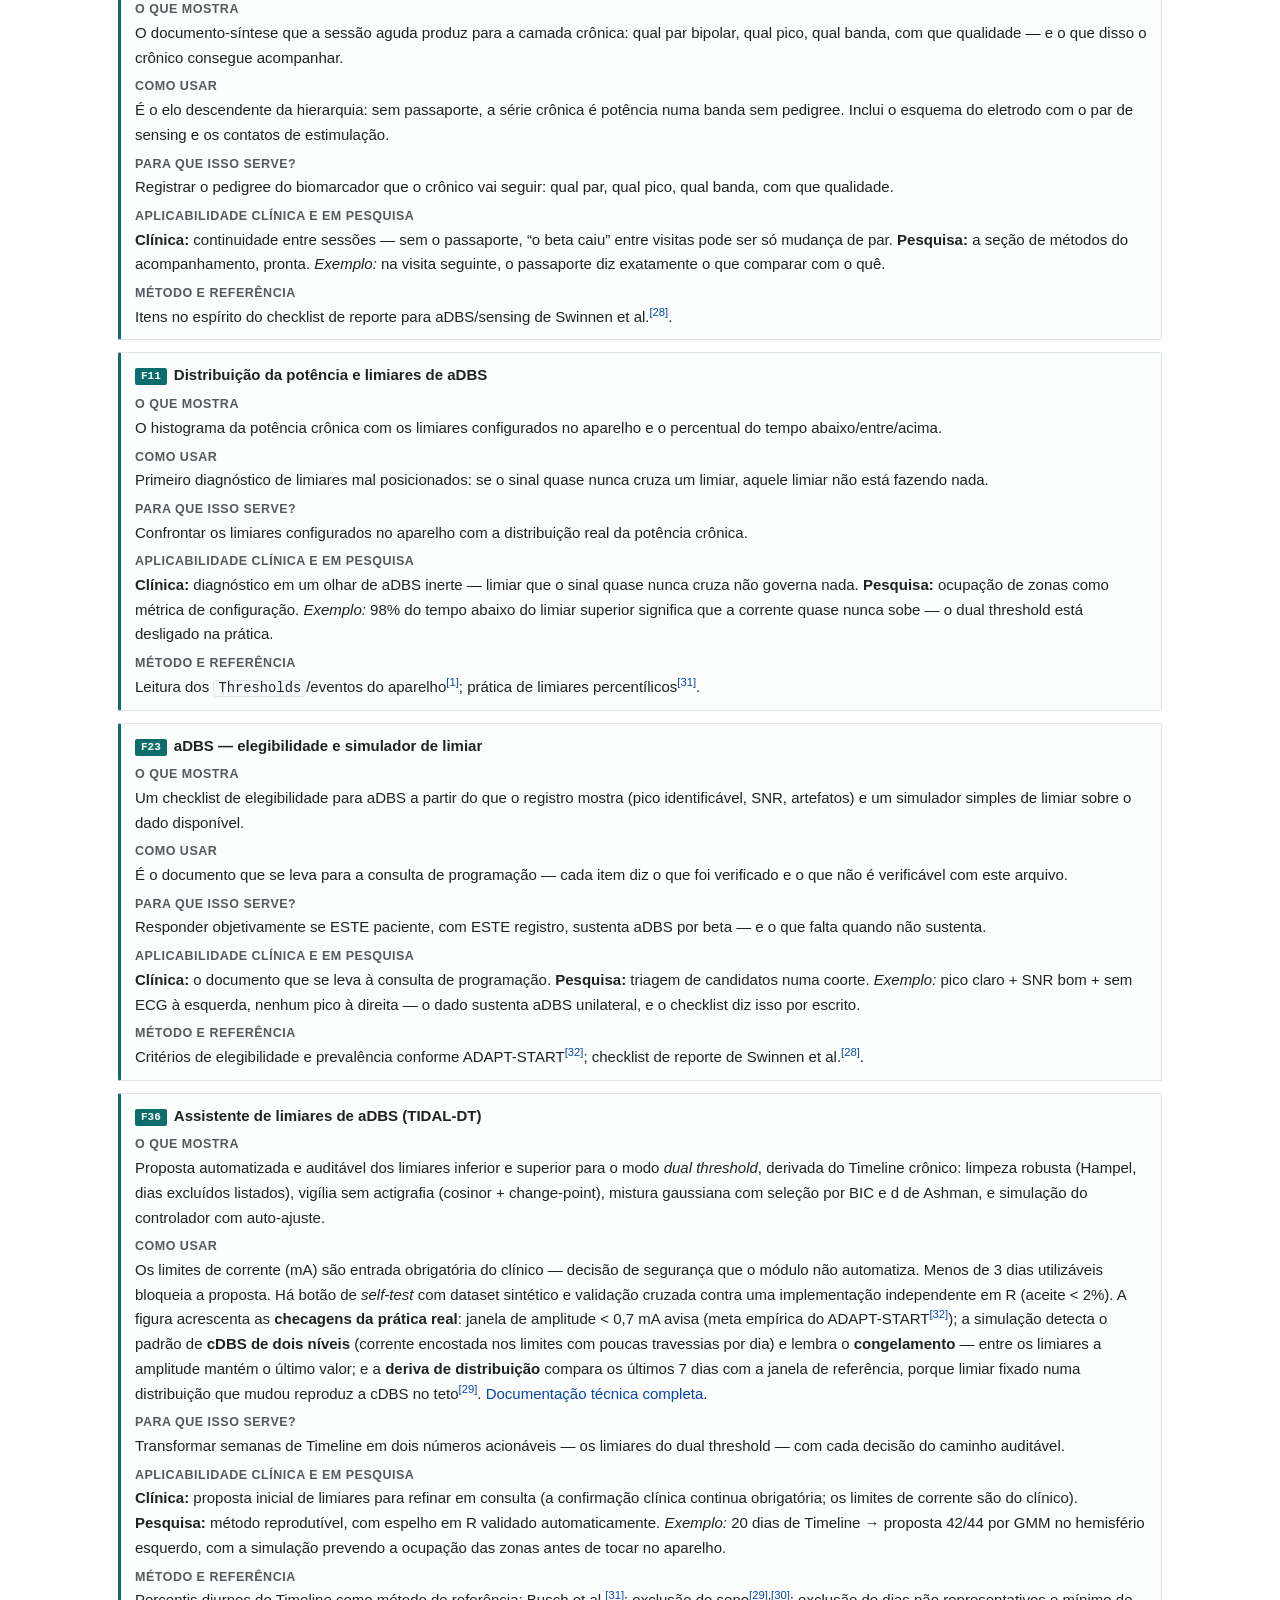
==== commit 9ddbf9cc: "Catálogo metodológico 2026: pipeline van Rheede (F40), stun effect (F41) e prática de aDBS Implement" ====
--- a/wiki/index.html
+++ b/wiki/index.html
@@ -364,6 +364,28 @@
 </dl>
 </div>
 
+<div class="figbox" id="f40">
+<h4><span class="fid">F40</span>Cronotipo do marcador — pipeline de van Rheede</h4>
+<dl>
+<dt>O que mostra</dt><dd>A resposta padrão da área para "existe ritmo diurno do biomarcador sob DBS contínua?": o perfil médio por bins de 30&nbsp;min (na escala destendida, mediana diária = 1), a <b>variância explicada pela hora do dia</b> (VE) com teste de <b>permutação circular por dia</b>, a VE dentro da vigília e dentro do sono separadamente, o alarme de <b>bimodalidade diurna</b> e a checagem de <b>especificidade de banda</b> entre hemisférios.</dd>
+<dt>Como usar</dt><dd>Compare os seus números com os publicados, exibidos lado a lado (VE 41&nbsp;±&nbsp;9% no estudo original; só-dia 13%, só-noite 14%). O p vem de 1000 deslocamentos circulares por dia com semente fixa — preserva a autocorrelação intradiária e destrói só o alinhamento entre dias. Outliers |z|&gt;6 são interpolados iterativamente (o passo do método publicado), com contagem e posições exportadas.</dd>
+<dt>Para que isso serve?</dt><dd>Quantificar o cronotipo do paciente com o método de referência — e, no mesmo painel, vigiar as duas assinaturas de contaminação que o próprio artigo recomenda inspecionar: distribuição diurna bimodal (discinesia sustentada dentro das janelas de 10&nbsp;min) e correlação inter-hemisférica alta (fonte comum de banda larga, como ECG ou movimento).</dd>
+<dt>Aplicabilidade clínica e em pesquisa</dt><dd><b>Clínica:</b> um paciente com VE alta tem hora do dia como grande confundidor de qualquer comparação de beta entre consultas — a agenda de comparação precisa fixar o horário; a bimodalidade avisa que o valor medido em consultório pode ficar abaixo da maioria dos valores domiciliares. <b>Pesquisa:</b> o cronotipo individual é desfecho e covariável (estratégias <i>feedforward</i> de aDBS circadiana). <i>Exemplo:</i> VE de 38% com p=0,001 e distribuição unimodal replica o padrão publicado; VE de 45% com bimodalidade forte manda investigar discinesia antes de interpretar o ritmo.</dd>
+<dt>Método e referência</dt><dd>Reprodução passo a passo de van Rheede et&nbsp;al.<sup class="ref"><a href="#r29">[29]</a></sup> (toolbox original: Circa Diem, Zenodo). O confundimento central é declarado pelo próprio artigo: ritmos fisiológicos e ritmos de artefato são sincronizados pela atividade — um perfil diurno pode ser fisiologia, artefato, ou composição. No GPi o cronotipo difere (beta sustentado no sono<sup class="ref"><a href="#r30">[30]</a></sup>) e os números publicados (STN) não se transferem.</dd>
+</dl>
+</div>
+
+<div class="figbox" id="f41">
+<h4><span class="fid">F41</span>Estabilização pós-operatória — stun effect</h4>
+<dl>
+<dt>O que mostra</dt><dd>A mediana diária da potência do Timeline com <b>análise de change-point</b> (permutação embutida), a taxa de variação diária e métricas de recorrência (RQA) nas duas metades do registro — posicionando o registro em relação à <b>janela de estabilização pós-operatória de 22–40 dias</b>.</dd>
+<dt>Como usar</dt><dd>A data de implante vem do próprio JSON quando exportada; se não constar, informe-a no campo. O veredito diz se o registro está dentro da janela de instabilidade, se a estabilização foi detectada (e em que dia pós-implante), ou se uma mudança de regime tardia pede outra explicação (reprogramação, medicação, evento clínico).</dd>
+<dt>Para que isso serve?</dt><dd>Impedir a decisão precipitada mais bem documentada da área: fixar contatos e limiares de aDBS com eletrofisiologia colhida antes de ~1 mês pós-implante, quando o beta ainda está subindo com a dissipação do efeito de microlesão — a DBS ativada nesse período não o faz cair.</dd>
+<dt>Aplicabilidade clínica e em pesquisa</dt><dd><b>Clínica:</b> agendar a consulta de programação por sensing para DEPOIS da estabilização detectada, em vez de um prazo fixo de calendário. <b>Pesquisa:</b> estudos longitudinais precisam declarar o tempo pós-implante e excluir (ou modelar) a fase de instabilidade — o item entrou no checklist de reporte (F31). <i>Exemplo:</i> registro iniciado no dia 12 pós-implante com change-point no dia 27 → derive limiares só dos dias seguintes ao change-point.</dd>
+<dt>Método e referência</dt><dd>Change-point da mediana diária: de&nbsp;Neeling et&nbsp;al., 24–40 dias, n=32<sup class="ref"><a href="#r40">[40]</a></sup>; taxa de variação + RQA: Feldmann et&nbsp;al., 22–29 dias, n=14<sup class="ref"><a href="#r41">[41]</a></sup>. Ambiguidade declarada: parte da subida pós-operatória pode ser deslocamento do componente aperiódico (1/f), não oscilação — e o Timeline, sem espectro, não permite separar (Darmani et&nbsp;al.<sup class="ref"><a href="#r42">[42]</a></sup>).</dd>
+</dl>
+</div>
+
 <div class="figbox" id="f13">
 <h4><span class="fid">F13</span>Estados ON/OFF pela amplitude do beta</h4>
 <dl>
@@ -458,7 +480,7 @@
 <h4><span class="fid">F36</span>Assistente de limiares de aDBS (TIDAL-DT)</h4>
 <dl>
 <dt>O que mostra</dt><dd>Proposta automatizada e auditável dos limiares inferior e superior para o modo <i>dual threshold</i>, derivada do Timeline crônico: limpeza robusta (Hampel, dias excluídos listados), vigília sem actigrafia (cosinor + change-point), mistura gaussiana com seleção por BIC e d de Ashman, e simulação do controlador com auto-ajuste.</dd>
-<dt>Como usar</dt><dd>Os limites de corrente (mA) são entrada obrigatória do clínico — decisão de segurança que o módulo não automatiza. Menos de 3 dias utilizáveis bloqueia a proposta. Há botão de <i>self-test</i> com dataset sintético e validação cruzada contra uma implementação independente em R (aceite &lt; 2%). <a href="../docs/tidal.md">Documentação técnica completa</a>.</dd>
+<dt>Como usar</dt><dd>Os limites de corrente (mA) são entrada obrigatória do clínico — decisão de segurança que o módulo não automatiza. Menos de 3 dias utilizáveis bloqueia a proposta. Há botão de <i>self-test</i> com dataset sintético e validação cruzada contra uma implementação independente em R (aceite &lt; 2%). A figura acrescenta as <b>checagens da prática real</b>: janela de amplitude &lt; 0,7&nbsp;mA avisa (meta empírica do ADAPT-START<sup class="ref"><a href="#r32">[32]</a></sup>); a simulação detecta o padrão de <b>cDBS de dois níveis</b> (corrente encostada nos limites com poucas travessias por dia) e lembra o <b>congelamento</b> — entre os limiares a amplitude mantém o último valor; e a <b>deriva de distribuição</b> compara os últimos 7 dias com a janela de referência, porque limiar fixado numa distribuição que mudou reproduz a cDBS no teto<sup class="ref"><a href="#r29">[29]</a></sup>. <a href="../docs/tidal.md">Documentação técnica completa</a>.</dd>
 <dt>Para que isso serve?</dt><dd>Transformar semanas de Timeline em dois números acionáveis — os limiares do dual threshold — com cada decisão do caminho auditável.</dd>
 <dt>Aplicabilidade clínica e em pesquisa</dt><dd><b>Clínica:</b> proposta inicial de limiares para refinar em consulta (a confirmação clínica continua obrigatória; os limites de corrente são do clínico). <b>Pesquisa:</b> método reprodutível, com espelho em R validado automaticamente. <i>Exemplo:</i> 20 dias de Timeline → proposta 42/44 por GMM no hemisfério esquerdo, com a simulação prevendo a ocupação das zonas antes de tocar no aparelho.</dd>
 <dt>Método e referência</dt><dd>Percentis diurnos do Timeline como método de referência: Busch et&nbsp;al.<sup class="ref"><a href="#r31">[31]</a></sup>; exclusão do sono<sup class="ref"><a href="#r29">[29]</a>,<a href="#r30">[30]</a></sup>; exclusão de dias não representativos e mínimo de 3–5 dias: ADAPT-START<sup class="ref"><a href="#r32">[32]</a></sup>; dinâmica do controlador: Stanslaski et&nbsp;al.<sup class="ref"><a href="#r33">[33]</a></sup>.</dd>
@@ -632,6 +654,13 @@
   <li id="r36">Averna A, Bernasconi E, Colombo A, et al. Decoding sleep architecture from ambulatory basal ganglia signals in Parkinson's disease. <i>Mov Disord</i> 2026. <a class="ext" href="https://doi.org/10.1002/mds.70493">doi:10.1002/mds.70493</a></li>
   <li id="r37">Christensen E, Abosch A, Thompson JA, Zylberberg J. Inferring sleep stage from local field potentials recorded in the subthalamic nucleus of Parkinson's patients. <i>J Sleep Res</i> 2019;28:e12806. <a class="ext" href="https://doi.org/10.1111/jsr.12806">doi:10.1111/jsr.12806</a></li>
   <li id="r38">Baumgartner AJ, et al. Diurnal fluctuations of subthalamic nucleus local field potentials with naturalistic sleep-wake behavior in Parkinson's disease. <i>Sleep</i> 2025;48:zsaf005. <a class="ext" href="https://doi.org/10.1093/sleep/zsaf005">doi:10.1093/sleep/zsaf005</a></li>
+  <li id="r39">de Neeling MGJ, et al. Beta power response after levodopa intake in Parkinson's disease patients with chronic sensing-enabled deep brain stimulation. <i>Ann Neurol</i> 2025;98:1352–1363. <a class="ext" href="https://doi.org/10.1002/ana.78025">doi:10.1002/ana.78025</a></li>
+  <li id="r40">de Neeling MGJ, et al. Temporal dynamics of beta power related to the stun effect in Parkinson's disease patients after deep brain stimulation surgery. <i>Mov Disord</i> 2026;41:222–227. <a class="ext" href="https://doi.org/10.1002/mds.70042">doi:10.1002/mds.70042</a></li>
+  <li id="r41">Feldmann LK, et al. Electrophysiological changes in the acute phase after deep brain stimulation surgery. <i>Brain Stimul</i> 2025;18:1579–1586. <a class="ext" href="https://doi.org/10.1016/j.brs.2025.08.002">doi:10.1016/j.brs.2025.08.002</a></li>
+  <li id="r42">Darmani G, et al. Long-term recording of subthalamic aperiodic activities and beta bursts in Parkinson's disease. <i>Mov Disord</i> 2023;38:232–243. <a class="ext" href="https://doi.org/10.1002/mds.29276">doi:10.1002/mds.29276</a></li>
+  <li id="r43">Bronte-Stewart HM, et al. Long-term personalized adaptive deep brain stimulation in Parkinson disease: a nonrandomized clinical trial (ADAPT-PD). <i>JAMA Neurol</i> 2025;82:1171–1180. <a class="ext" href="https://doi.org/10.1001/jamaneurol.2025.2781">doi:10.1001/jamaneurol.2025.2781</a></li>
+  <li id="r44">Khawaldeh S, et al. Balance between competing spectral states in subthalamic nucleus is linked to motor impairment in Parkinson's disease. <i>Brain</i> 2022;145:237–250. <a class="ext" href="https://doi.org/10.1093/brain/awab264">doi:10.1093/brain/awab264</a></li>
+  <li id="r45">Saengphatrachai W, Jimenez-Shahed J. Current and future applications of LFP-guided programming for Parkinson's disease with the Percept rechargeable neurostimulator. <i>Neurodegener Dis Manag</i> 2024;14:131–147. <a class="ext" href="https://doi.org/10.1080/17582024.2024.2404386">doi:10.1080/17582024.2024.2404386</a></li>
 </ol>
 
 <h2 id="vertambem">13 · Ver também</h2>
